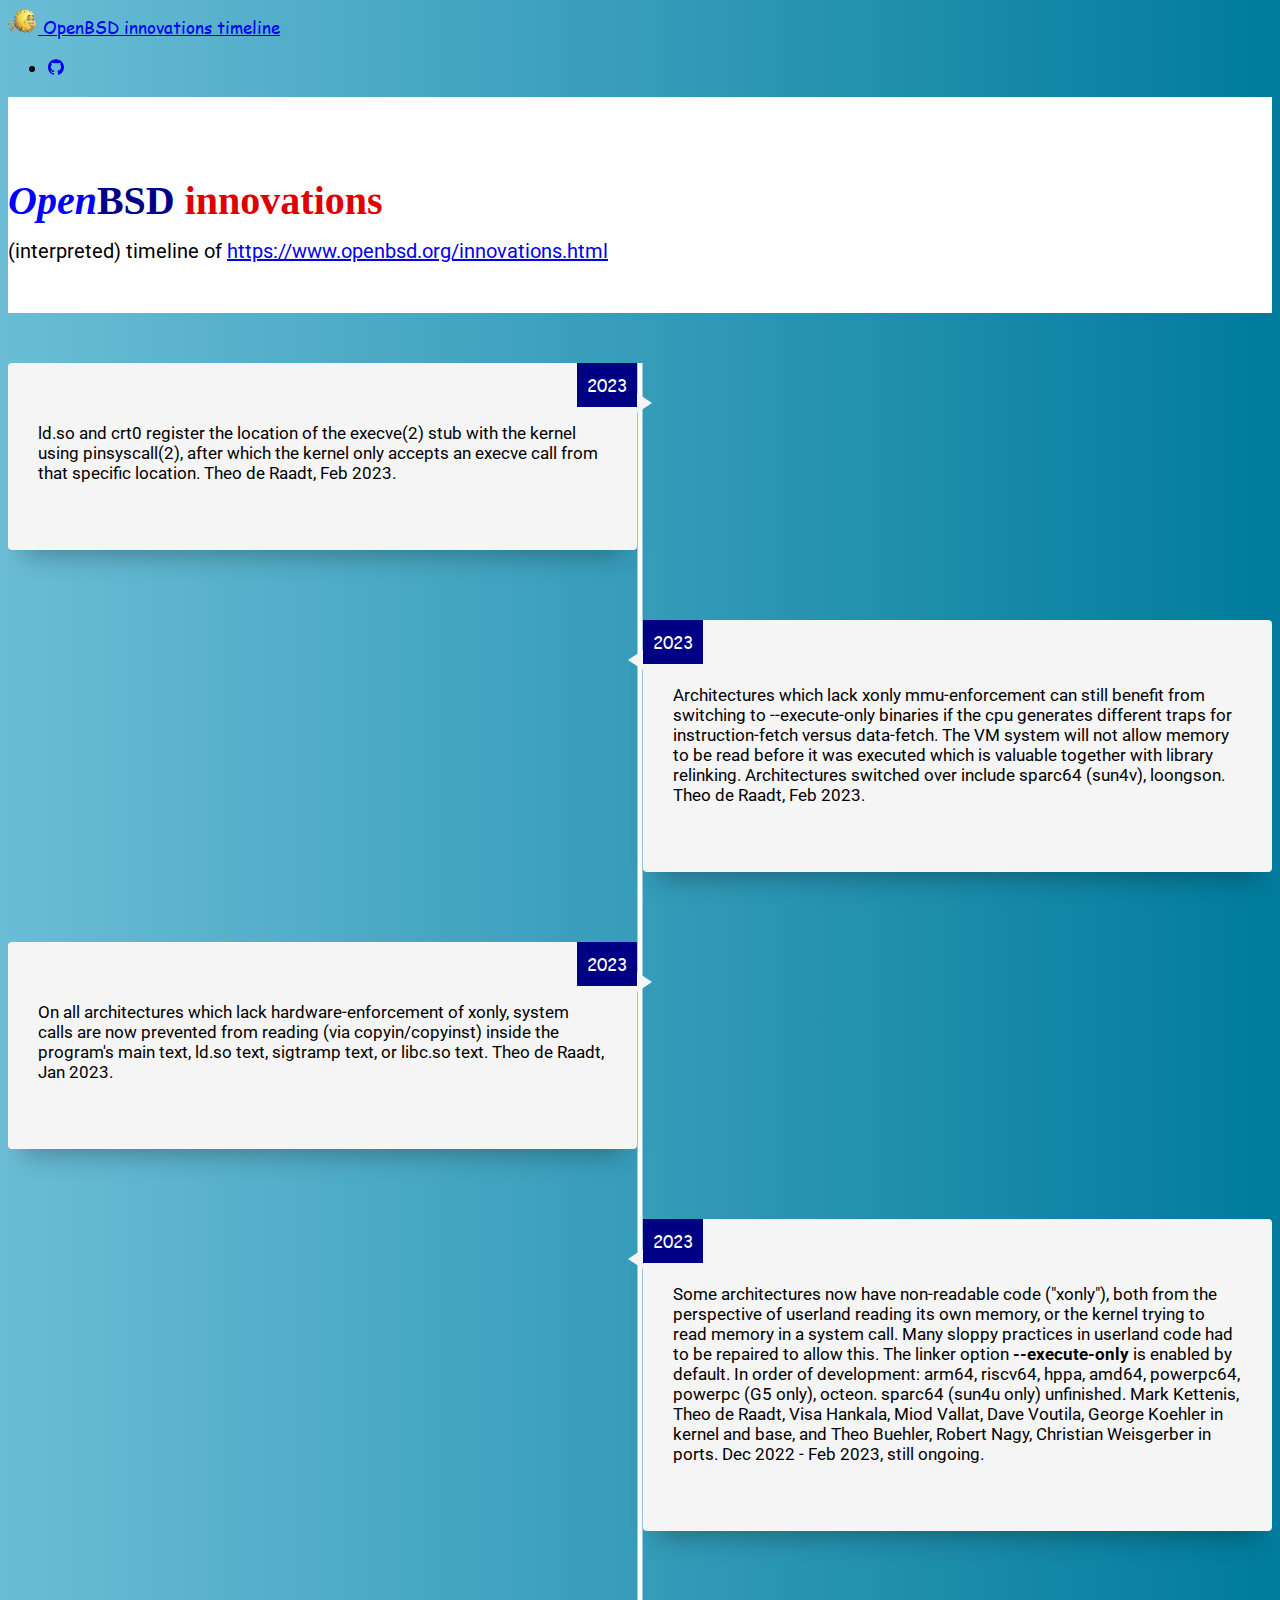
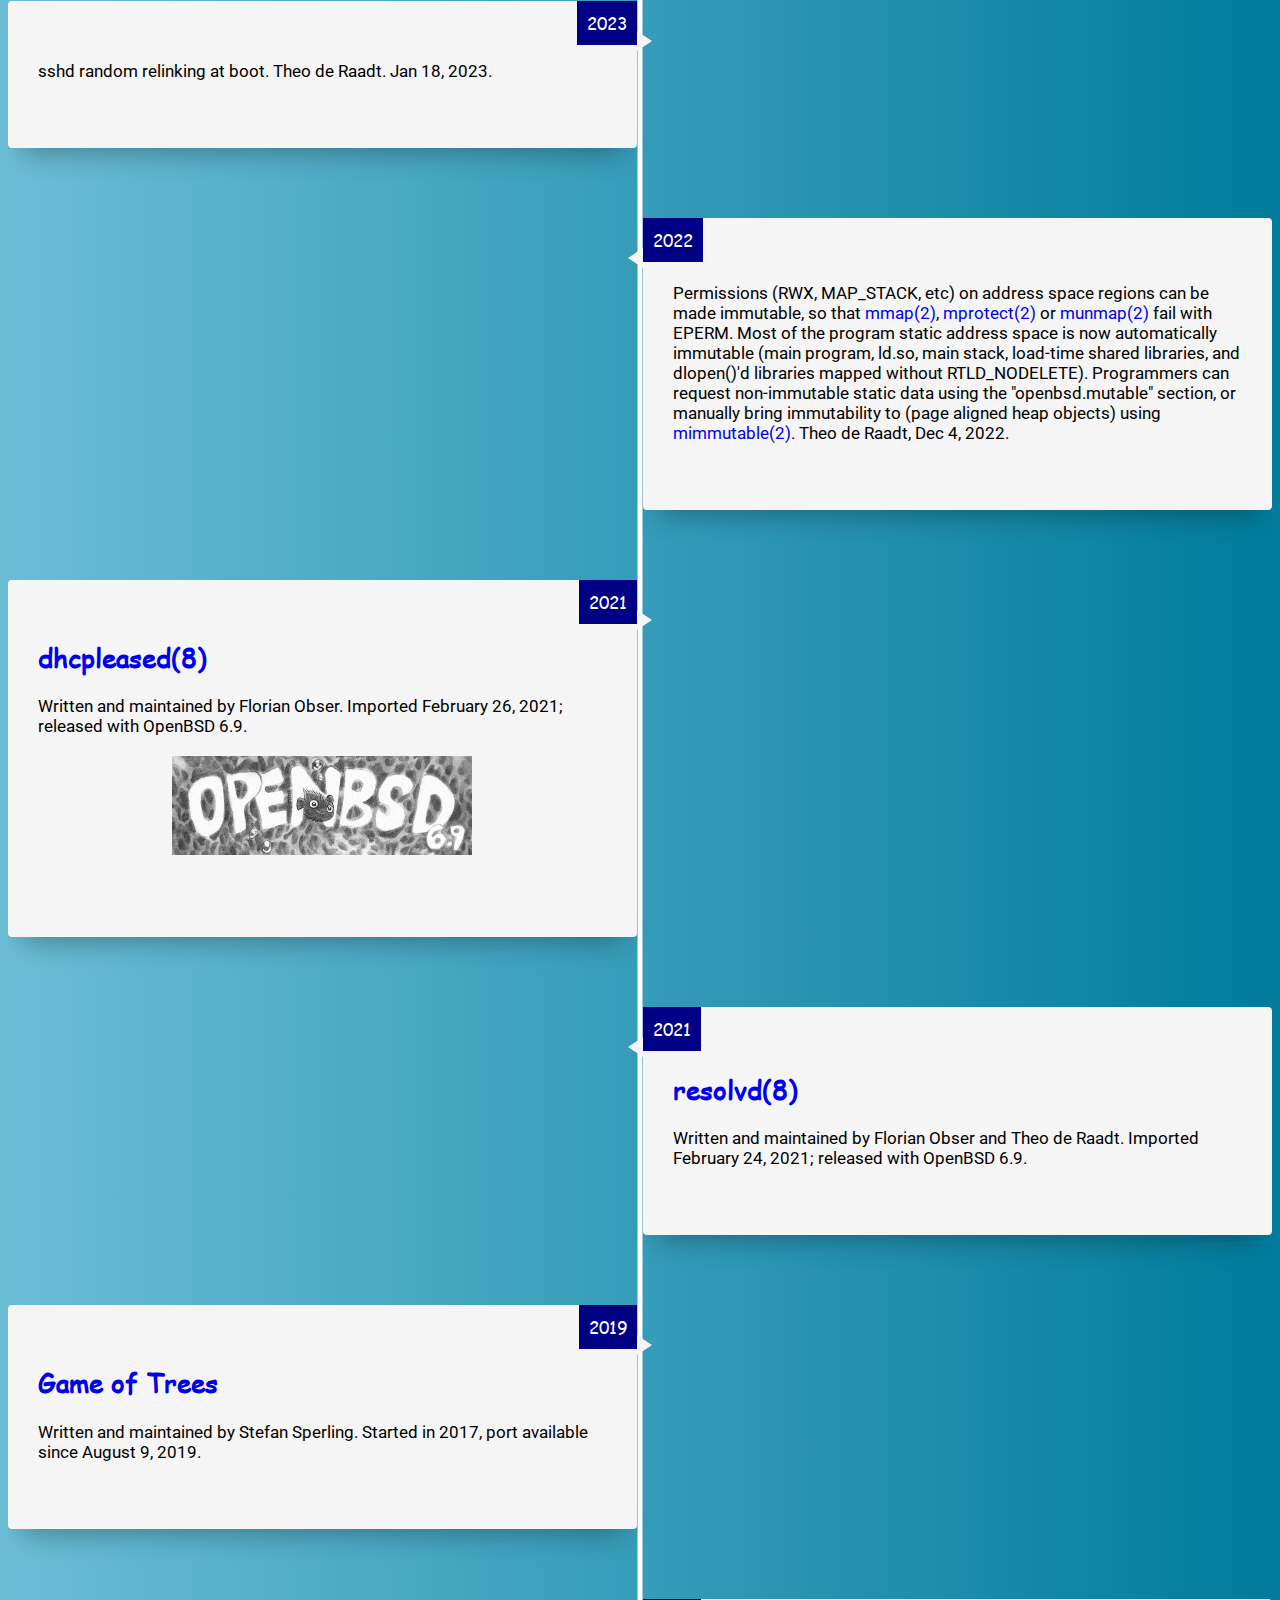
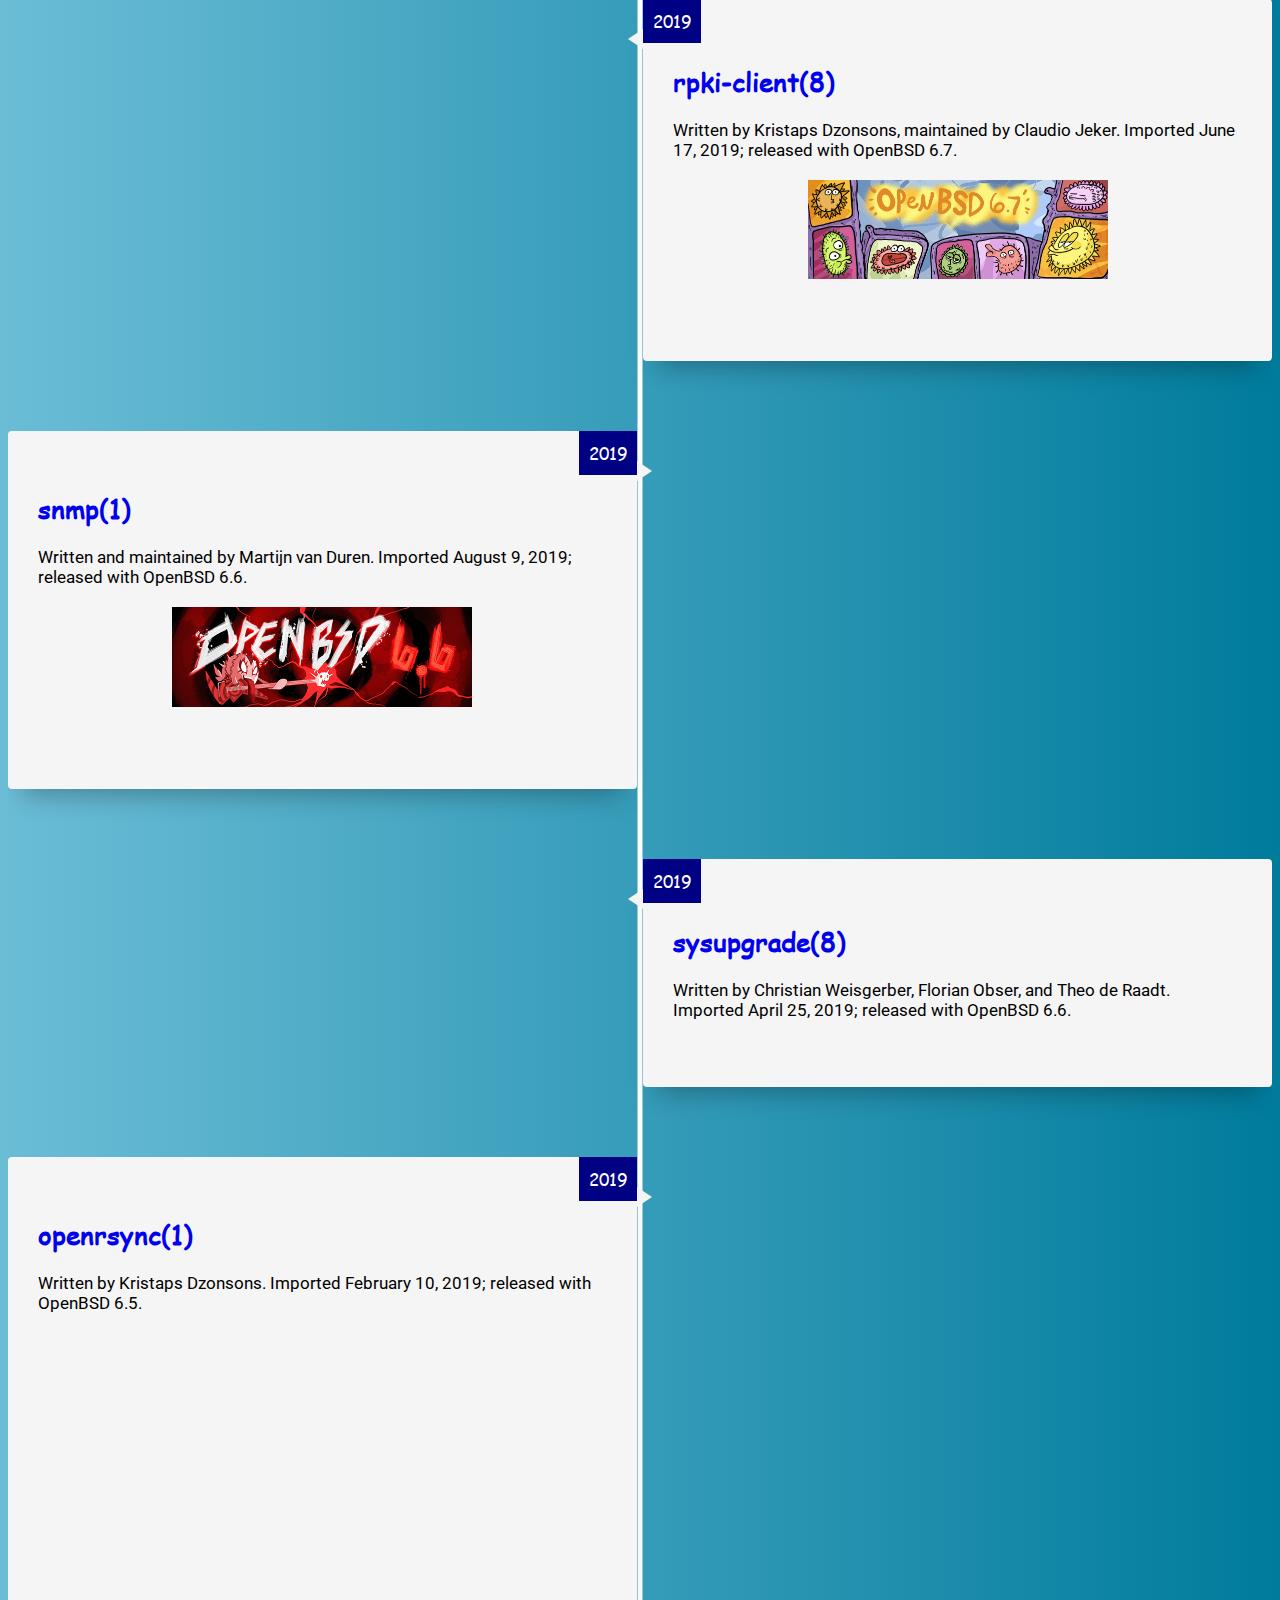
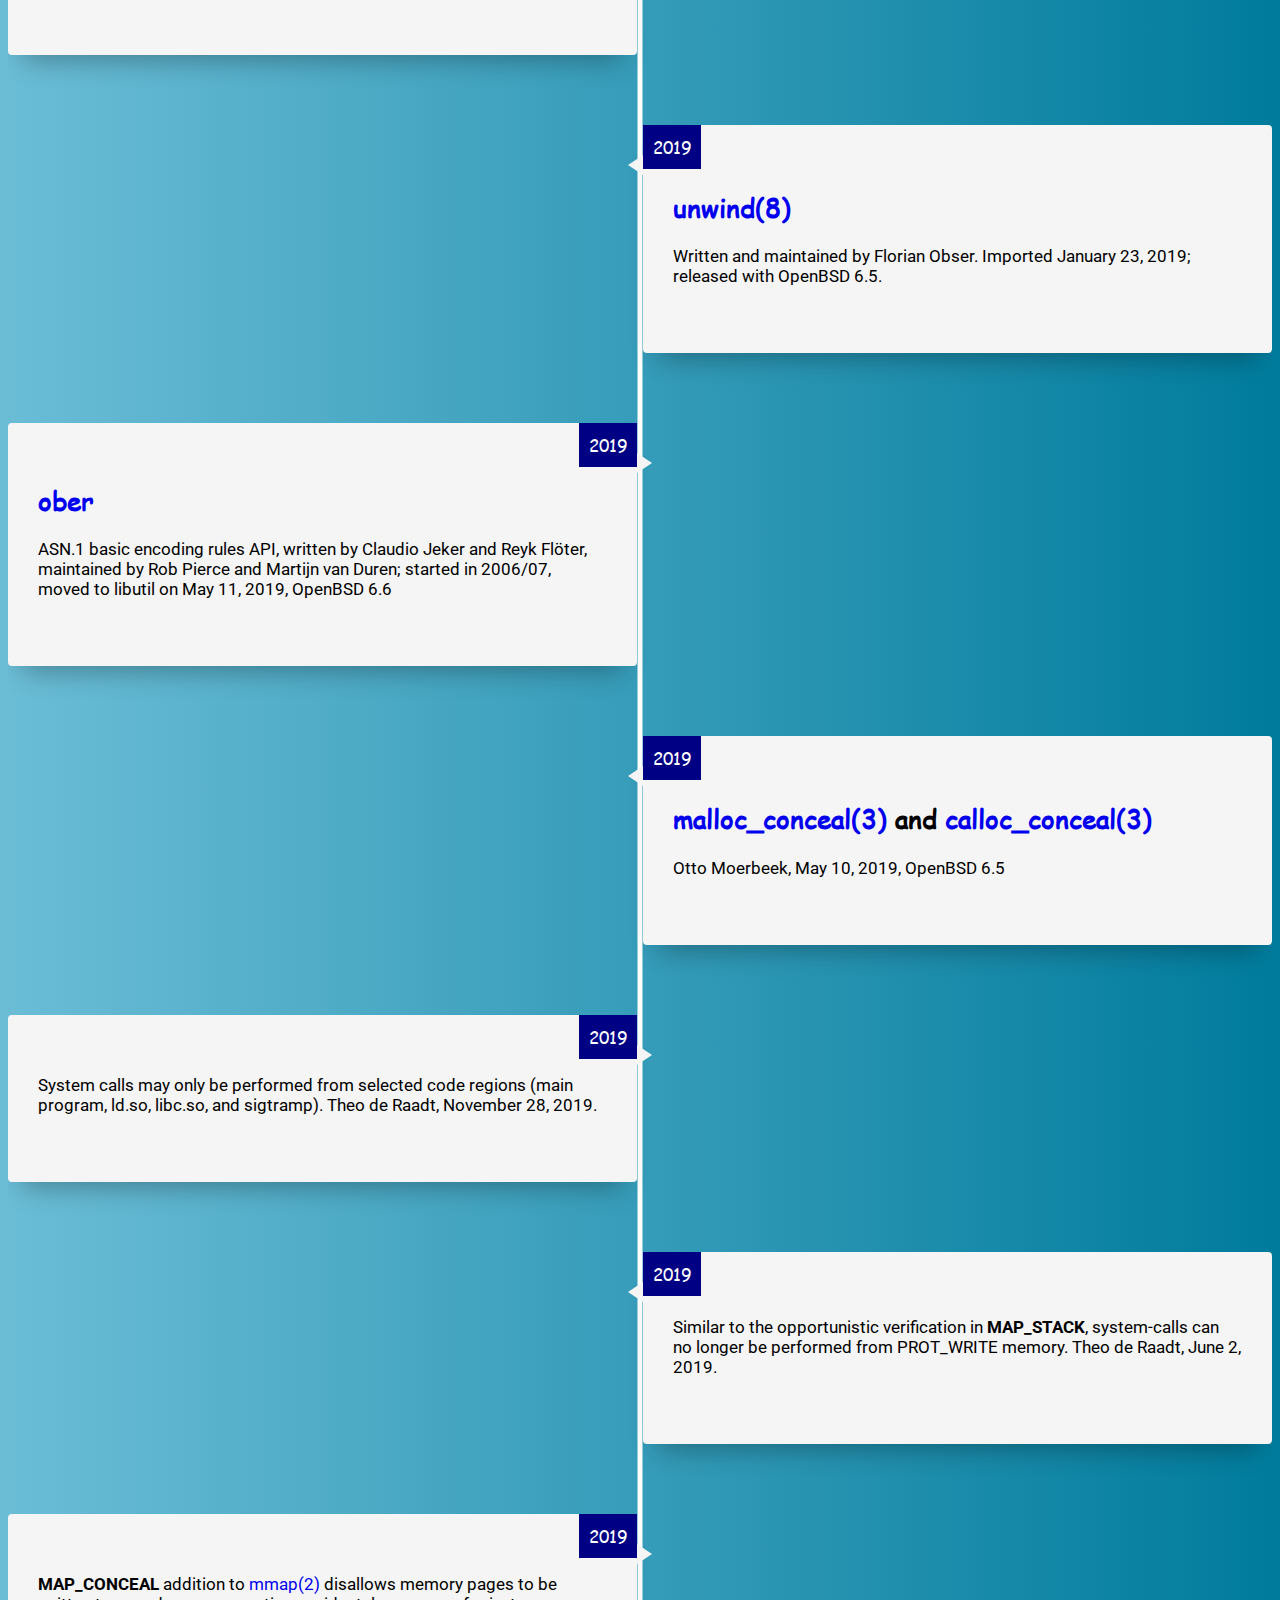
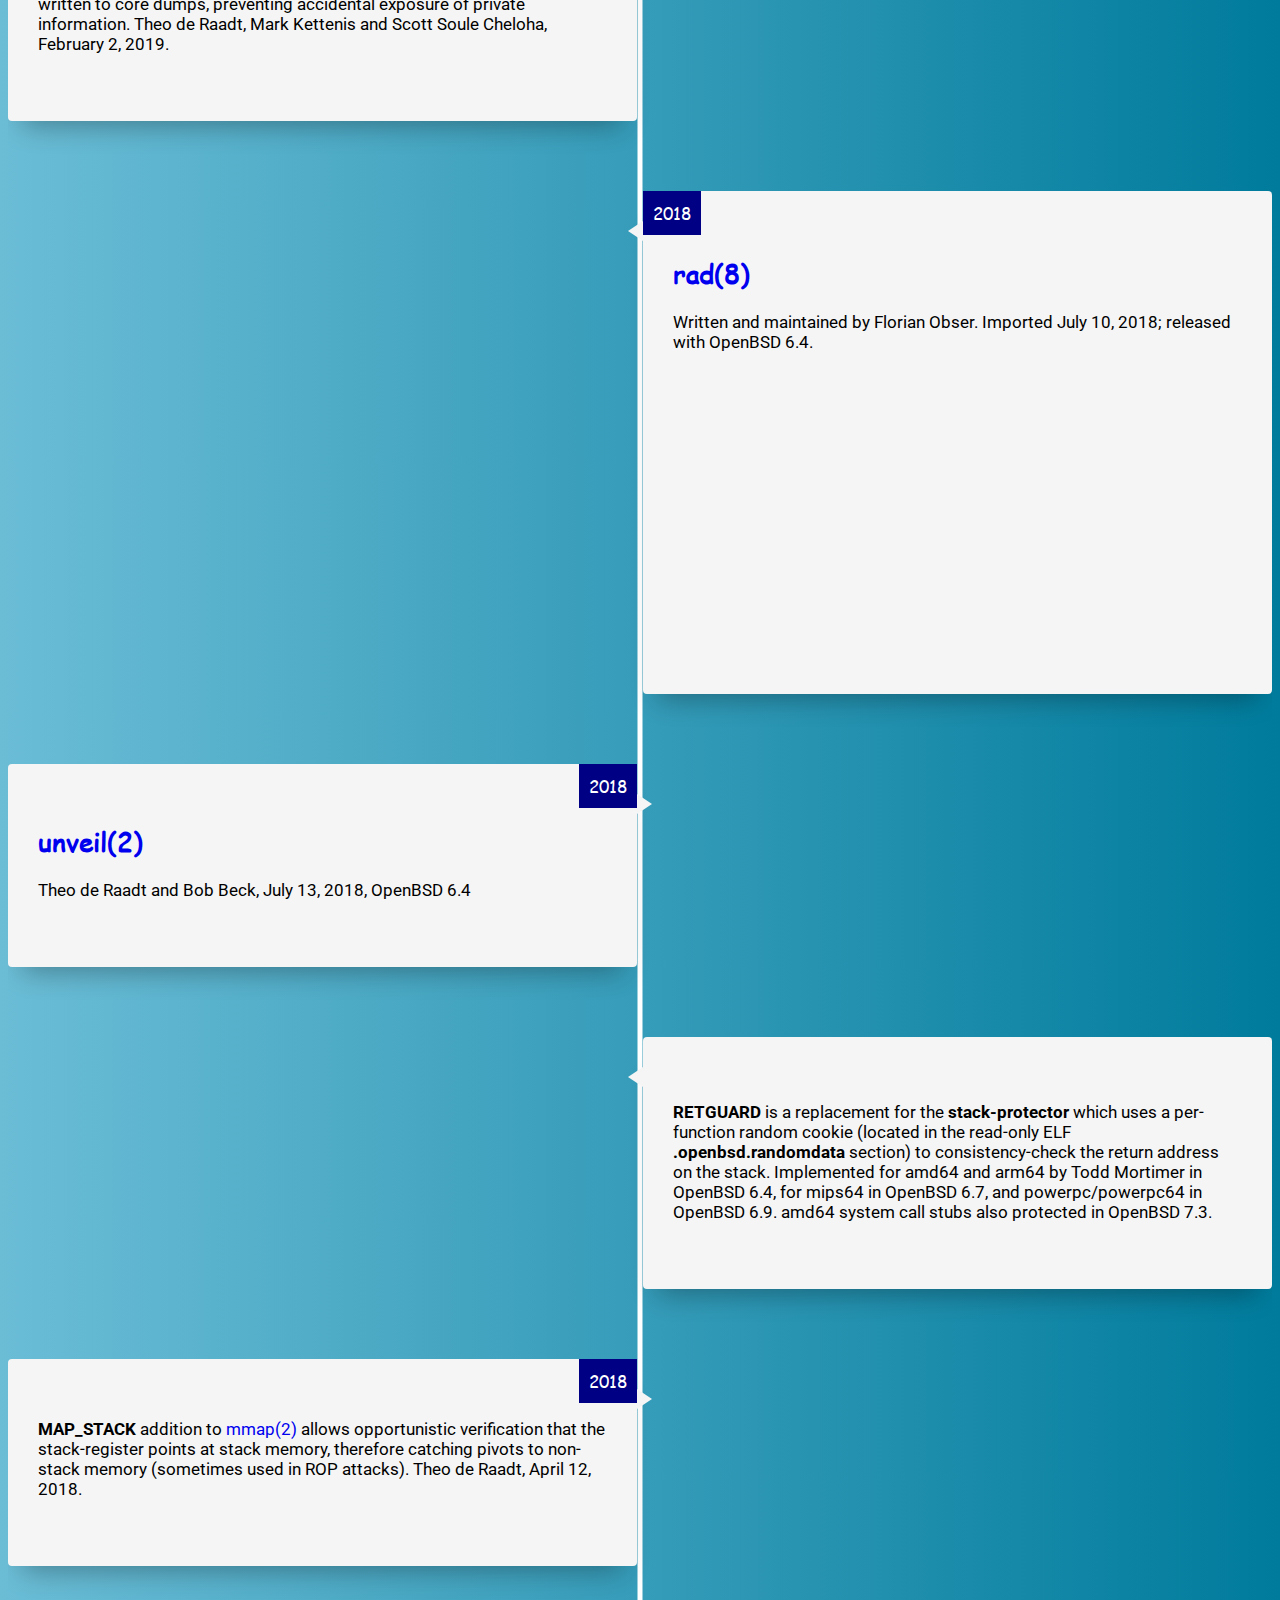
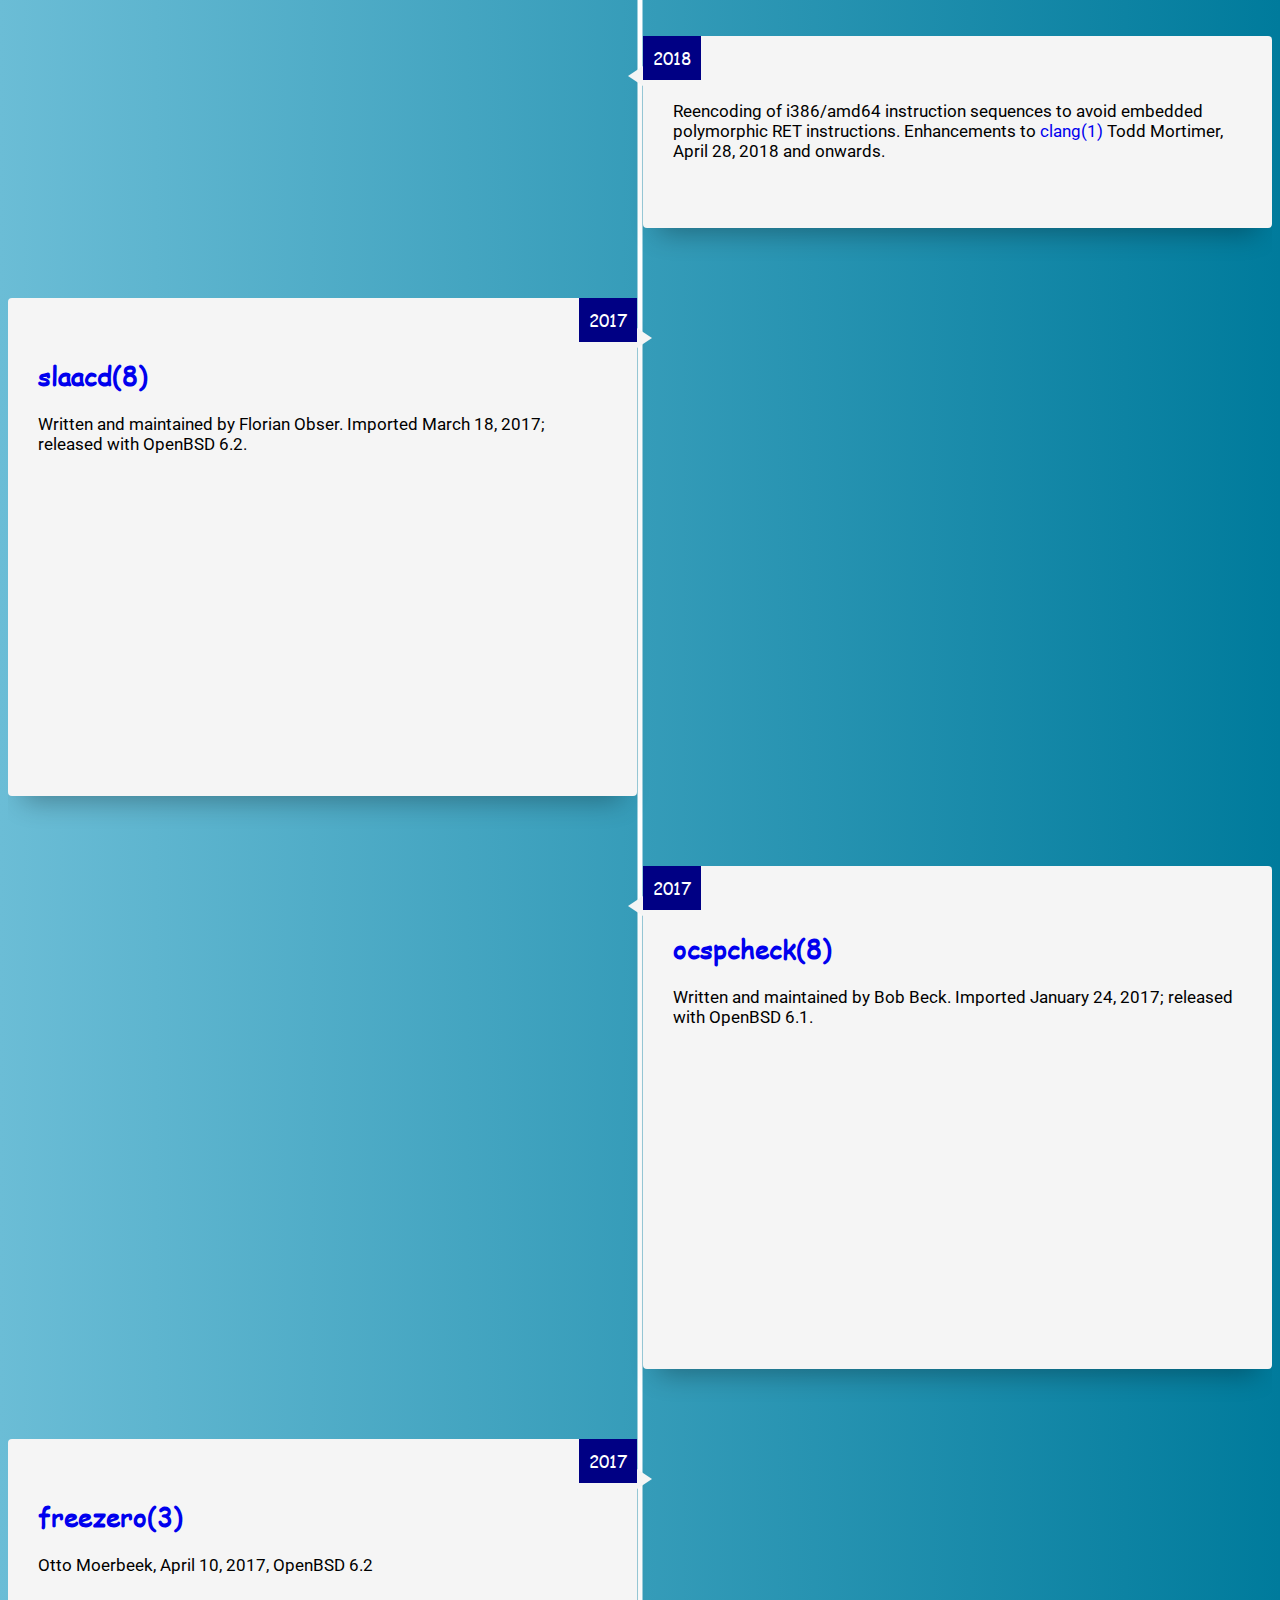
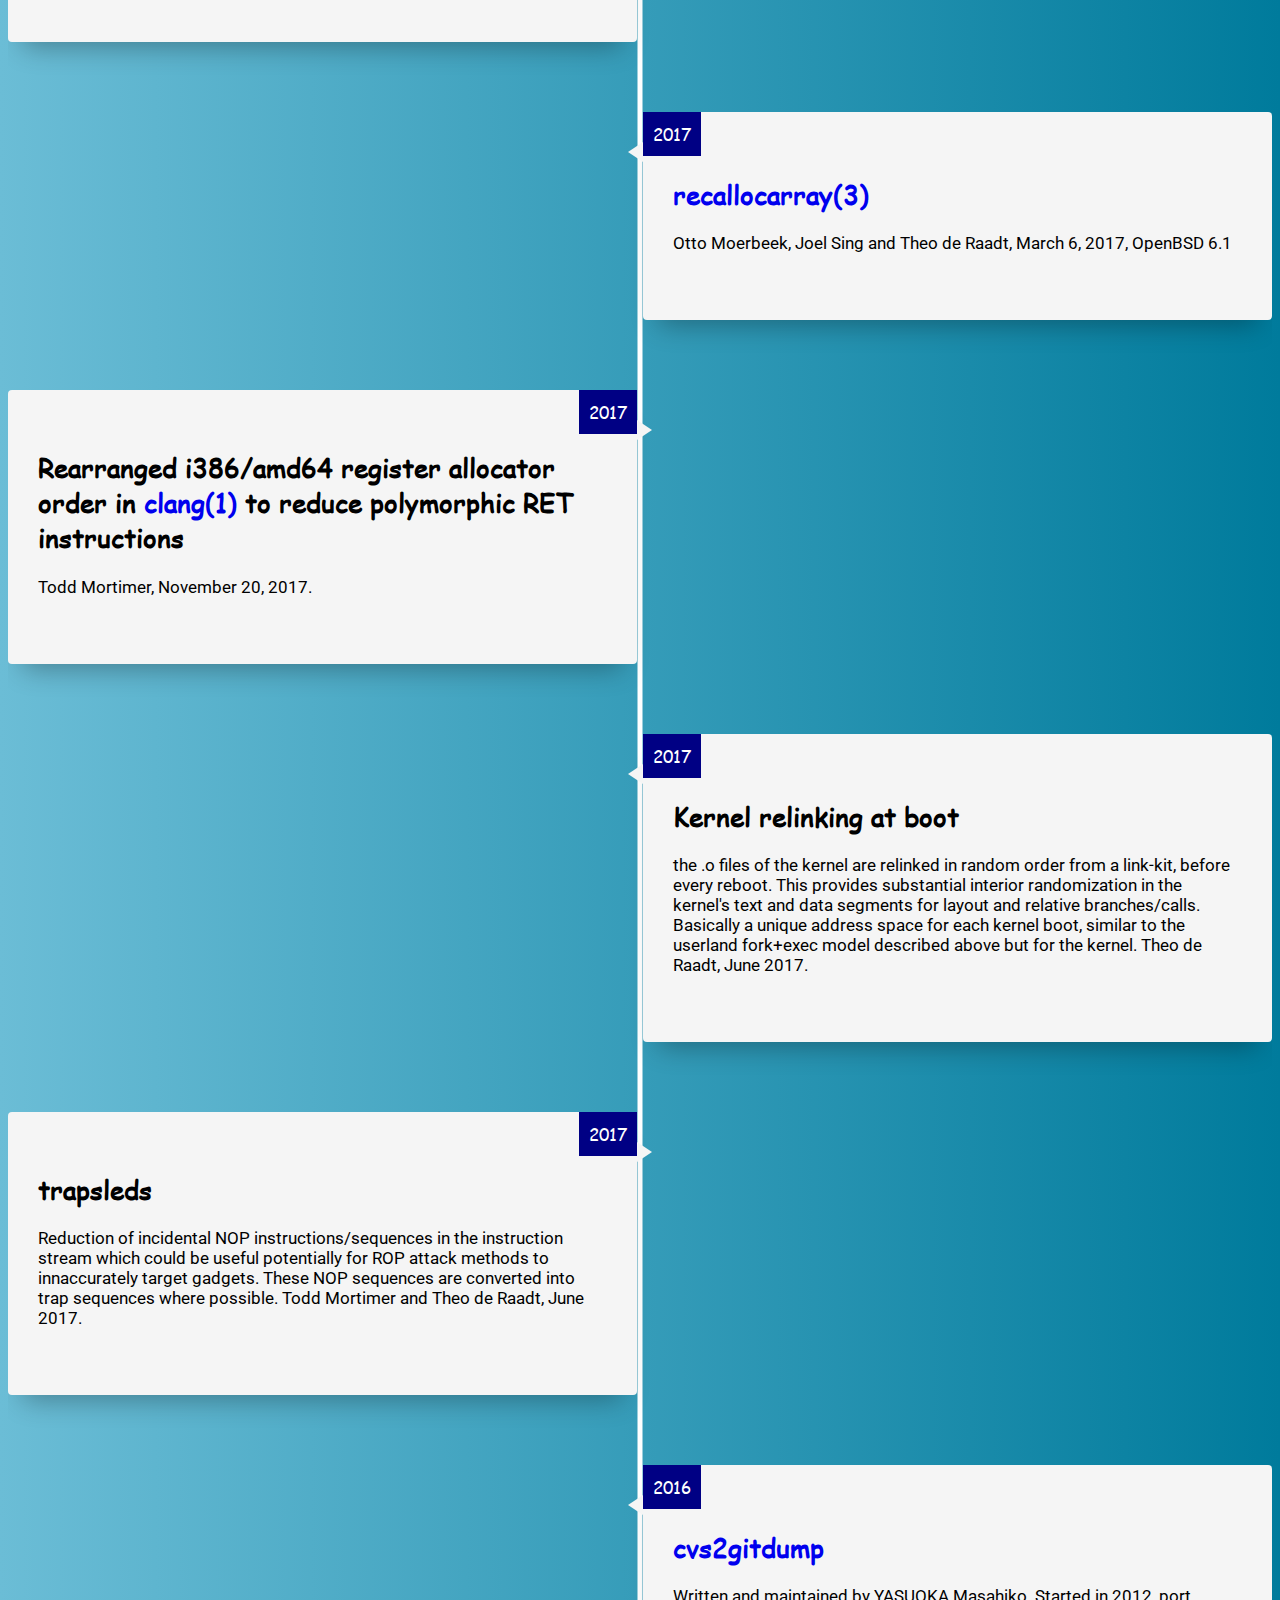
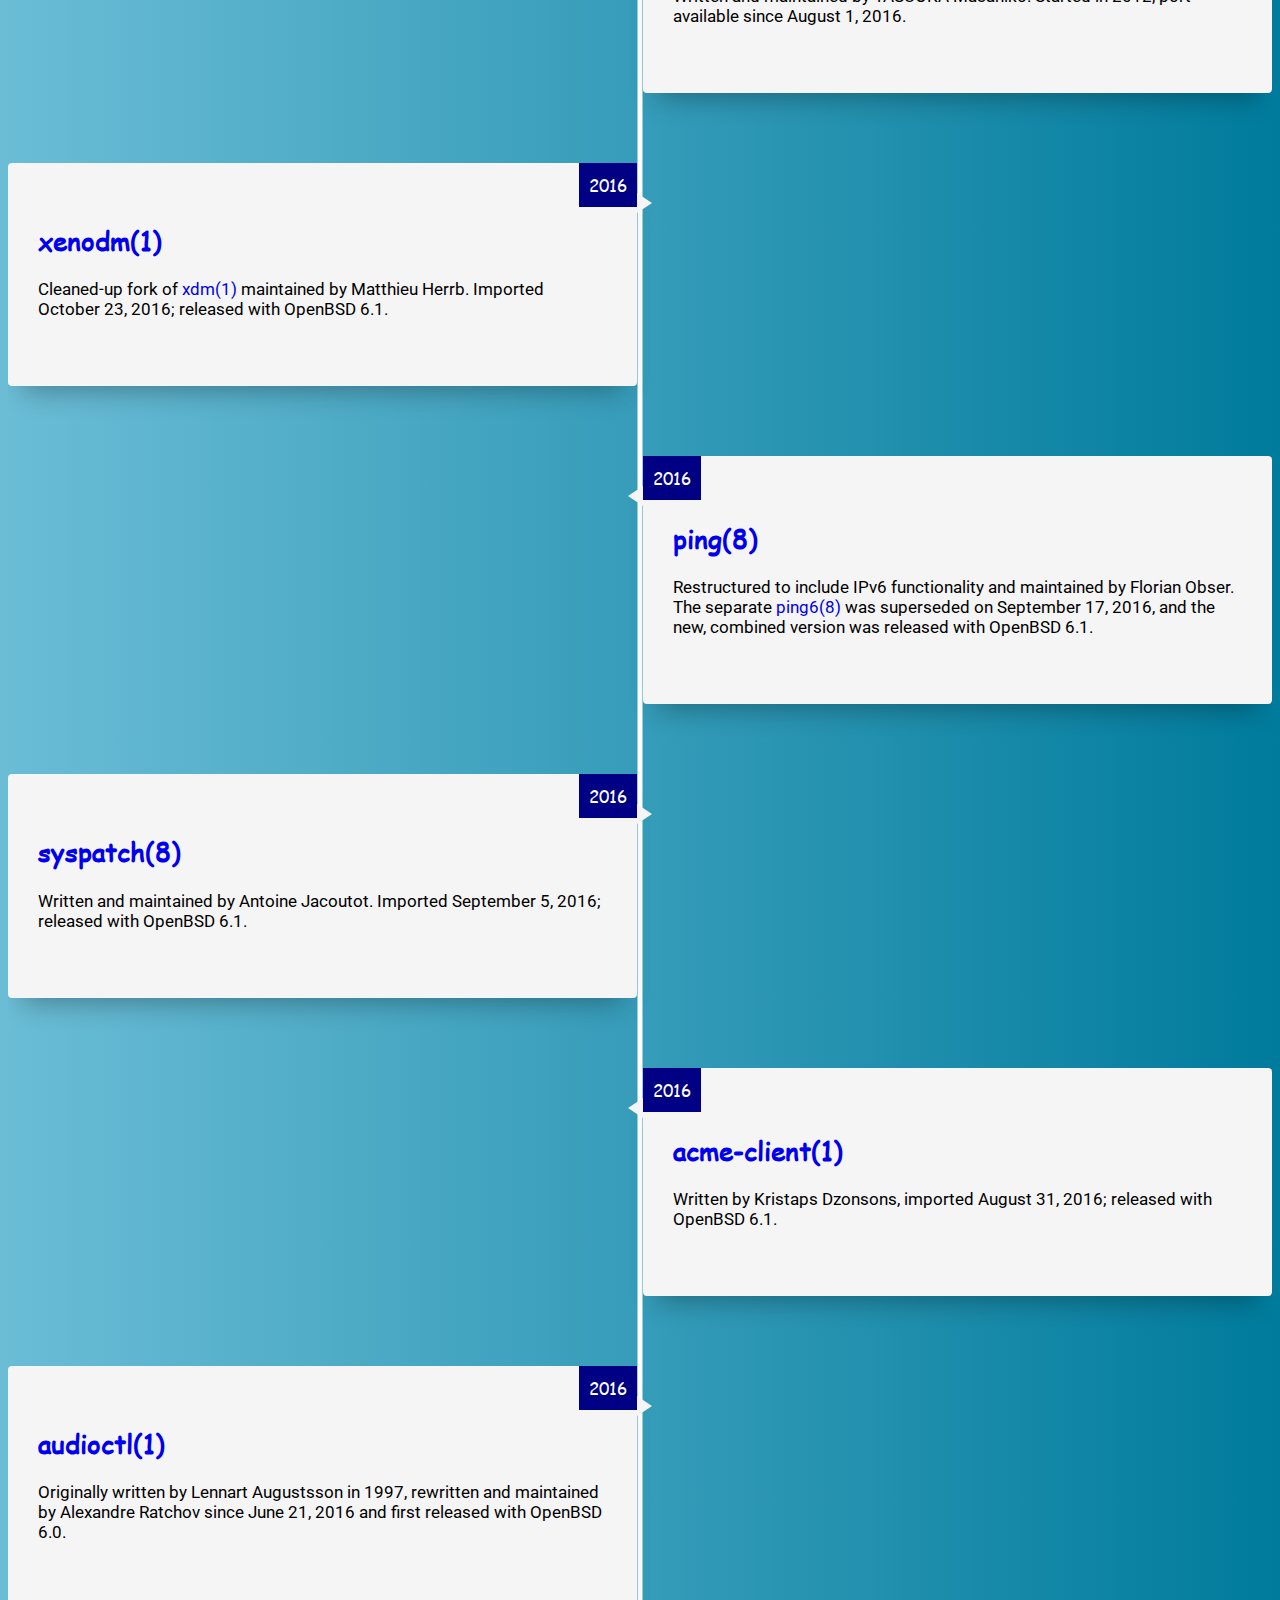
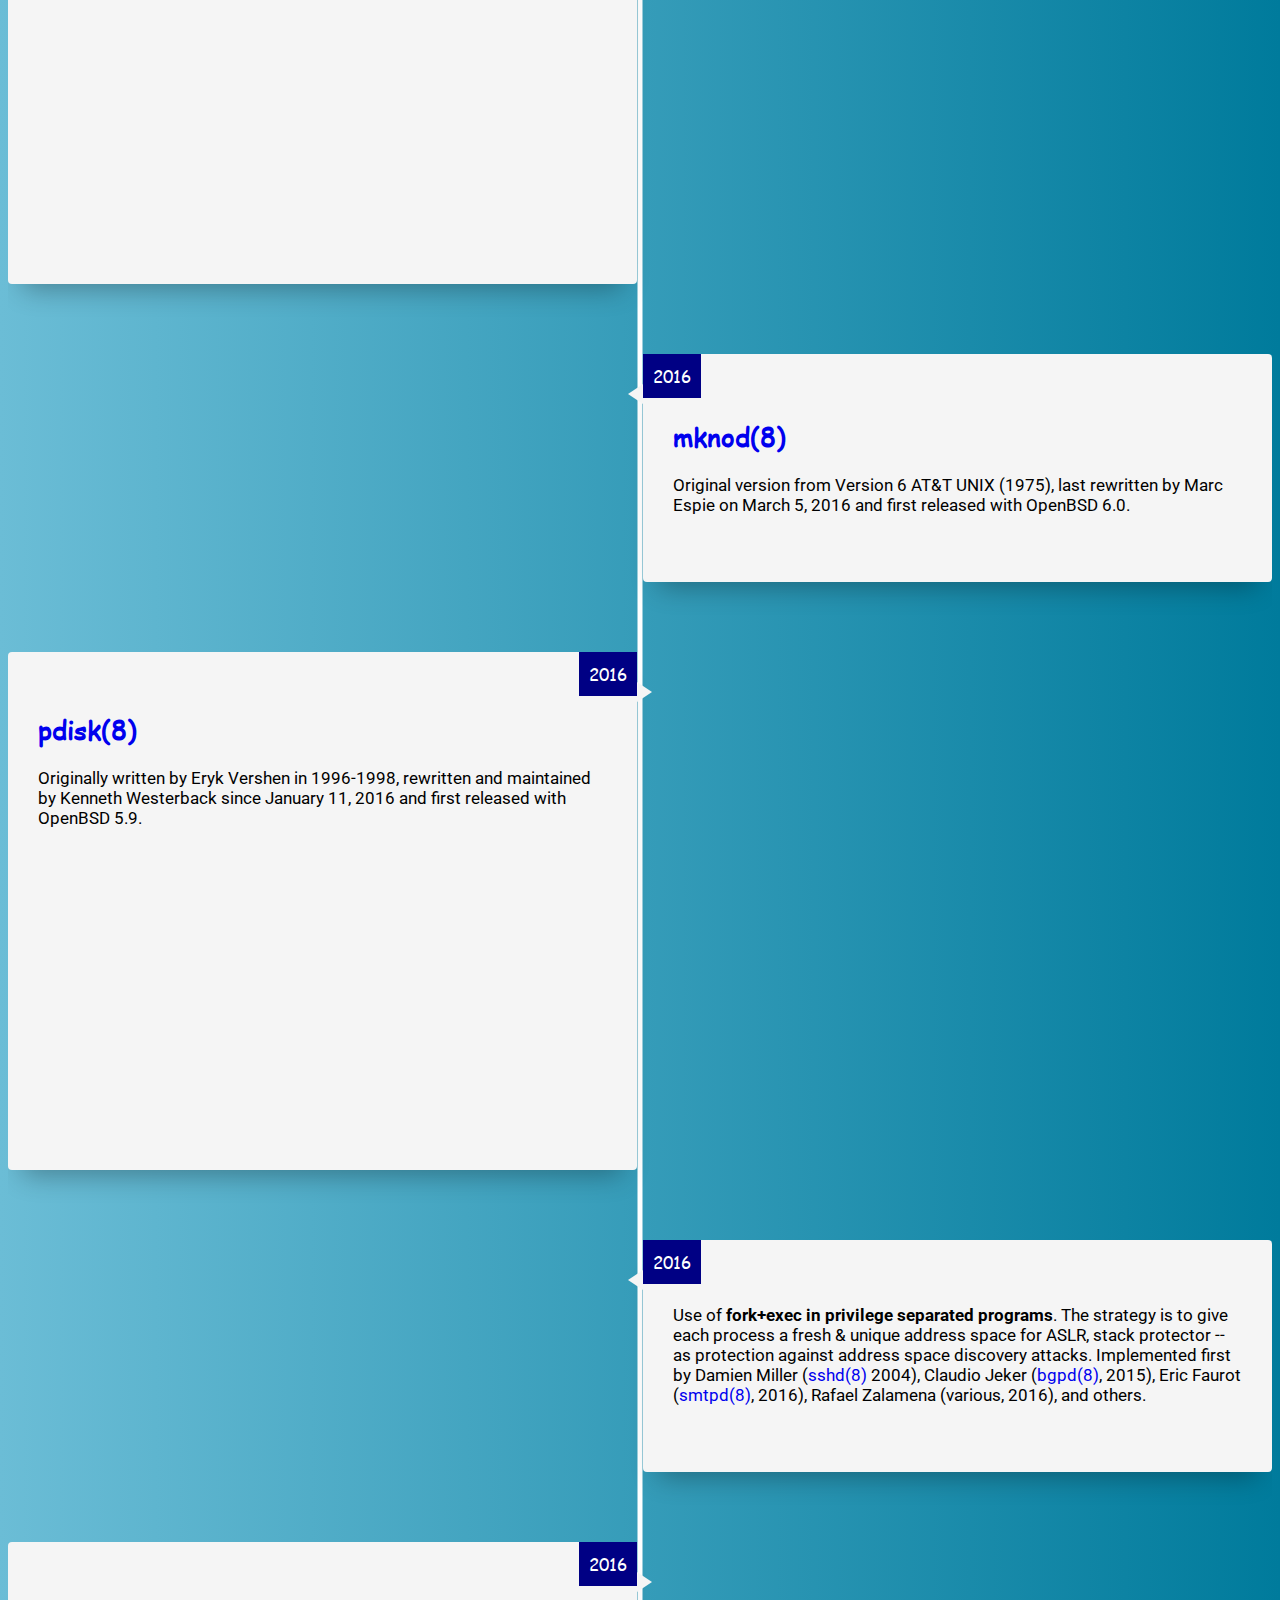
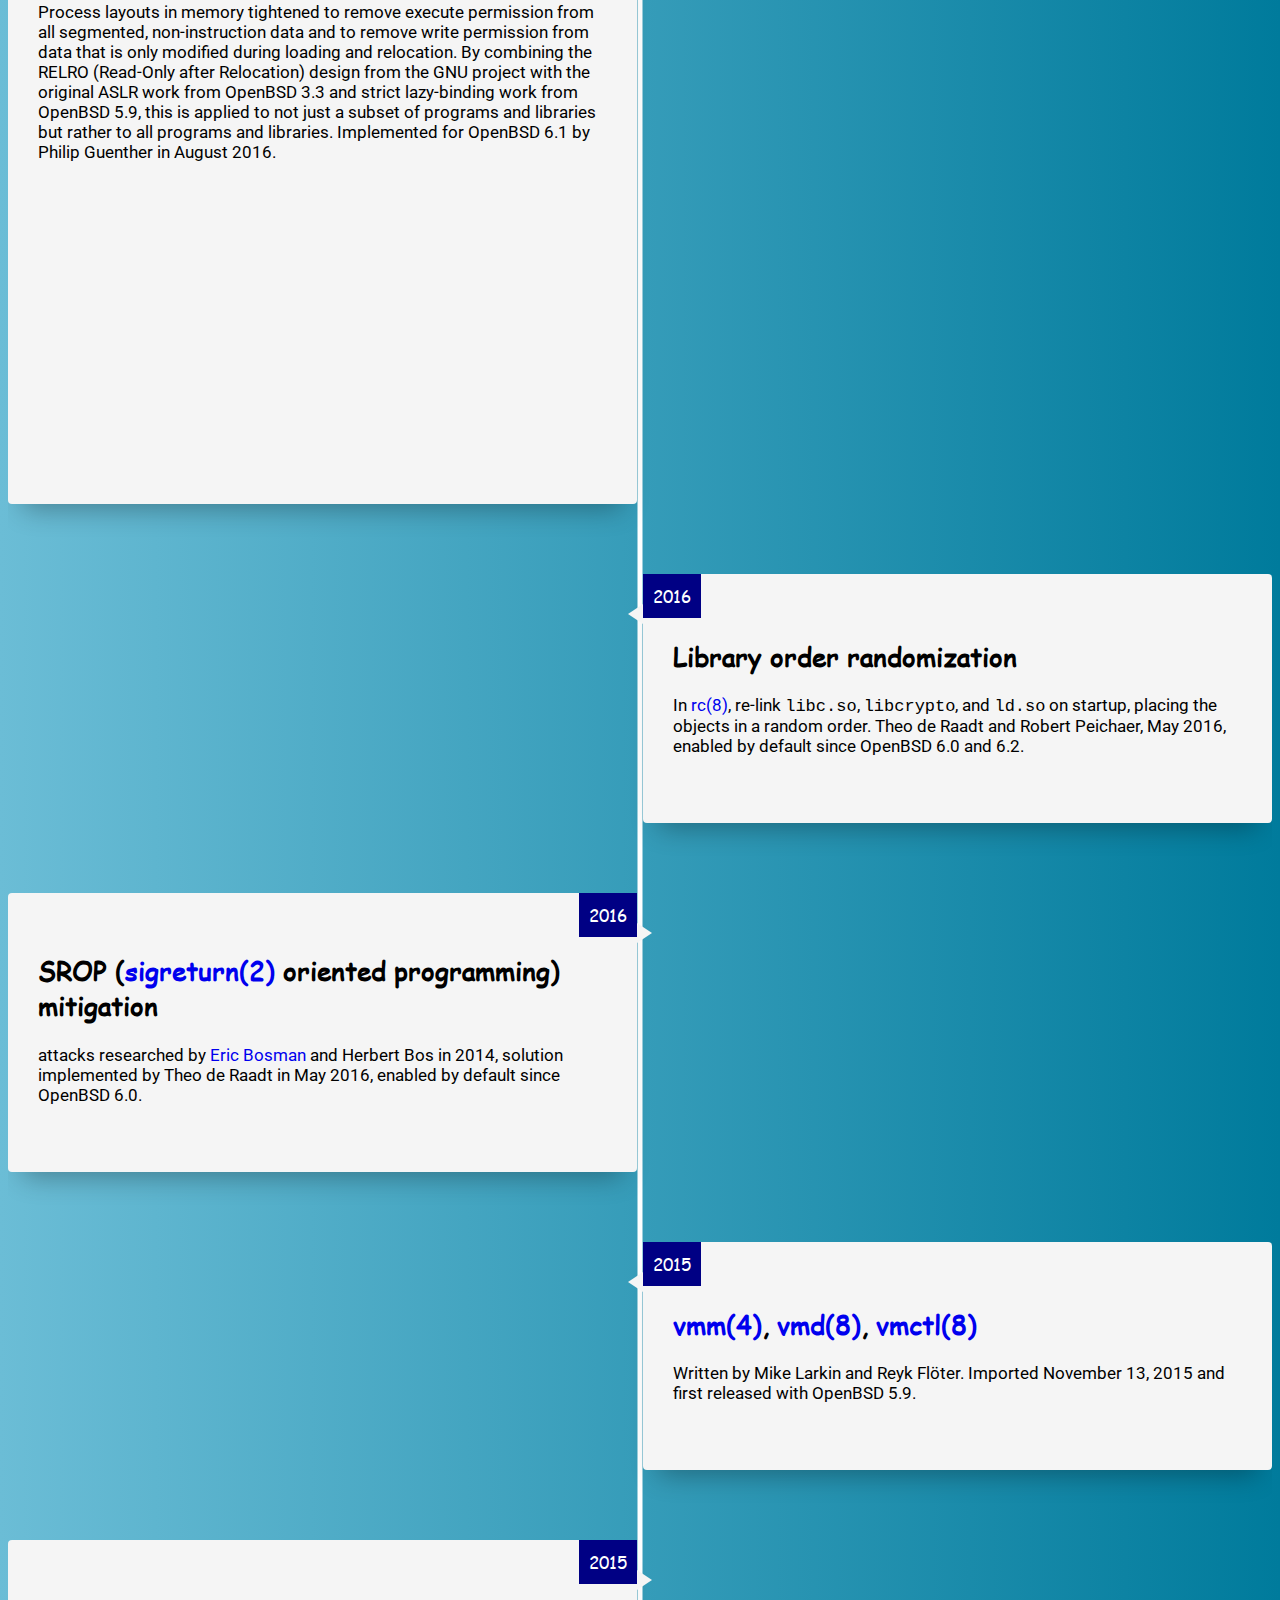
==== docs/index.html @ bc2ad599 "Rebuild timeline" ====
<!DOCTYPE html>
<html lang="en">
  <head>
    <meta http-equiv="Content-Type" content="text/html" ;="" charset="UTF-8" />
    <meta name="viewport" content="width=device-width, initial-scale=1" />
    <title>OpenBSD innovations timeline</title>
    <link rel="shortcut icon" href="favicon.ico" type="image/x-icon">
    <link
      href="https://fonts.googleapis.com/css?family=Roboto:100i,300,400,500,700"
      rel="stylesheet"
    />
    <link
      href="https://cdn.jsdelivr.net/npm/bootstrap@5.3.0-alpha1/dist/css/bootstrap.min.css"
      rel="stylesheet"
      integrity="sha384-GLhlTQ8iRABdZLl6O3oVMWSktQOp6b7In1Zl3/Jr59b6EGGoI1aFkw7cmDA6j6gD"
      crossorigin="anonymous"
    />
    <link rel="stylesheet" href="assets/main.css" />
  </head>
  <body>
    <nav class="navbar bg-body-tertiary">
      <div class="container-fluid">
        <a class="navbar-brand" href="https://openbsd-innovations.ctors.net">
          <img
            src="./assets/puffy1.gif"
            alt="Logo"
            width="30"
            height="26"
            class="d-inline-block align-text-top"
          />
          OpenBSD innovations timeline
        </a>
        <ul class="navbar-nav flex-row flex-wrap ms-md-auto">
          <li class="nav-item col-6 col-lg-auto">
            <a
              class="nav-link py-2 px-0 px-lg-2"
              href="https://github.com/tvlooy/openbsd-innovations"
              target="_blank"
              rel="noopener"
            >
              <svg
                xmlns="http://www.w3.org/2000/svg"
                width="16"
                height="16"
                class="navbar-nav-svg"
                viewBox="0 0 512 499.36"
                role="img"
              >
                <title>GitHub</title>
                <path
                  fill="currentColor"
                  fill-rule="evenodd"
                  d="M256 0C114.64 0 0 114.61 0 256c0 113.09 73.34 209 175.08 242.9 12.8 2.35 17.47-5.56 17.47-12.34 0-6.08-.22-22.18-.35-43.54-71.2 15.49-86.2-34.34-86.2-34.34-11.64-29.57-28.42-37.45-28.42-37.45-23.27-15.84 1.73-15.55 1.73-15.55 25.69 1.81 39.21 26.38 39.21 26.38 22.84 39.12 59.92 27.82 74.5 21.27 2.33-16.54 8.94-27.82 16.25-34.22-56.84-6.43-116.6-28.43-116.6-126.49 0-27.95 10-50.8 26.35-68.69-2.63-6.48-11.42-32.5 2.51-67.75 0 0 21.49-6.88 70.4 26.24a242.65 242.65 0 0 1 128.18 0c48.87-33.13 70.33-26.24 70.33-26.24 14 35.25 5.18 61.27 2.55 67.75 16.41 17.9 26.31 40.75 26.31 68.69 0 98.35-59.85 120-116.88 126.32 9.19 7.9 17.38 23.53 17.38 47.41 0 34.22-.31 61.83-.31 70.23 0 6.85 4.61 14.81 17.6 12.31C438.72 464.97 512 369.08 512 256.02 512 114.62 397.37 0 256 0z"
                ></path>
              </svg>
            </a>
          </li>
        </ul>
      </div>
    </nav>
    <header>
      <div class="container text-center">
        <h1 style="margin-bottom: 0;"><b><i style="font-family: serif; color: #0000FF">Open</i><span style="font-family: serif; color: #000084">BSD</span></b> <span style="font-family: serif; color: #E00000">innovations</span></h1>
        <p>(interpreted) timeline of <a href="https://www.openbsd.org/innovations.html">https://www.openbsd.org/innovations.html</a></p>
      </div>
    </header>
    <section>
      <div class="timeline container" id="timeline">
<div class="timeline-item animate">
  <div class="timeline-content">
    <h2></h2><time class="date" datetime="2023-01-01T00:00:00Z">2023</time>    <p>
      ld.so and crt0 register the location of the execve(2) stub with
	the kernel using pinsyscall(2), after which the kernel only accepts
	an execve call from that specific location. Theo de Raadt, Feb 2023.

    </p>    <p>&nbsp;</p>
  </div>
</div><div class="timeline-item animate">
  <div class="timeline-content">
    <h2></h2><time class="date" datetime="2023-01-01T00:00:00Z">2023</time>    <p>
      Architectures which lack xonly mmu-enforcement can still benefit
	from switching to --execute-only binaries if the cpu generates
	different traps for instruction-fetch versus data-fetch.  The
	VM system will not allow memory to be read before it was
	executed which is valuable together with library relinking.
	Architectures switched over include sparc64 (sun4v), loongson.
	Theo de Raadt, Feb 2023.
    
    </p>    <p>&nbsp;</p>
  </div>
</div><div class="timeline-item animate">
  <div class="timeline-content">
    <h2></h2><time class="date" datetime="2023-01-01T00:00:00Z">2023</time>    <p>
      On all architectures which lack hardware-enforcement of xonly,
	system calls are now prevented from reading (via copyin/copyinst)
	inside the program's main text, ld.so text, sigtramp text, or
	libc.so text.
	Theo de Raadt, Jan 2023.
    
    </p>    <p>&nbsp;</p>
  </div>
</div><div class="timeline-item animate">
  <div class="timeline-content">
    <h2></h2><time class="date" datetime="2023-01-01T00:00:00Z">2023</time>    <p>
      Some architectures now have non-readable code ("xonly"), both from
	the perspective of userland reading its own memory, or the kernel
	trying to read memory in a system call.  Many sloppy practices in
	userland code had to be repaired to allow this.  The linker option
	<b>--execute-only</b> is enabled by default. In order of
	development: arm64, riscv64, hppa, amd64,
	powerpc64, powerpc (G5 only), octeon.
	sparc64 (sun4u only) unfinished.
	Mark Kettenis, Theo de Raadt, Visa Hankala, Miod Vallat,
	Dave Voutila, George Koehler in kernel and base, and
	Theo Buehler, Robert Nagy, Christian Weisgerber in ports.
	Dec 2022 - Feb 2023, still ongoing.
    
    </p>    <p>&nbsp;</p>
  </div>
</div><div class="timeline-item animate">
  <div class="timeline-content">
    <h2></h2><time class="date" datetime="2023-01-01T00:00:00Z">2023</time>    <p>
      sshd random relinking at boot. Theo de Raadt. Jan 18, 2023.
    
    </p>    <p>&nbsp;</p>
  </div>
</div><div class="timeline-item animate">
  <div class="timeline-content">
    <h2></h2><time class="date" datetime="2022-01-01T00:00:00Z">2022</time>    <p>
      Permissions (RWX, MAP_STACK, etc) on address space regions can be
	made immutable, so that <a href="https://man.openbsd.org/mmap.2">mmap(2)</a>,
	<a href="https://man.openbsd.org/mprotect.2">mprotect(2)</a> or
	<a href="https://man.openbsd.org/munmap.2">munmap(2)</a> fail with
	EPERM. Most of the program static address space is now automatically
	immutable (main program, ld.so, main stack, load-time shared libraries,
	and dlopen()'d libraries mapped without RTLD_NODELETE).  Programmers
	can request non-immutable static data using the "openbsd.mutable" section,
	or manually bring immutability to (page aligned heap objects) using
	<a href="https://man.openbsd.org/mimmutable.2">mimmutable(2)</a>.
	Theo de Raadt, Dec 4, 2022.
    
    </p>    <p>&nbsp;</p>
  </div>
</div><div class="timeline-item animate">
  <div class="timeline-content">
    <h2><a href="https://man.openbsd.org/dhcpleased.8">dhcpleased(8)</a></h2><time class="date" datetime="2021-01-01T00:00:00Z">2021</time>    <p>
      
        Written and maintained by Florian Obser.
        Imported February 26, 2021; released with OpenBSD 6.9.

    </p><div class="timeline-image">
  <img
    alt="OpenBSD 6.9"
    data-entity-type="file"
    data-entity-uuid="ec067012-1070-4e32-a49a-092cab7e8fcc"
    src="assets/img/obsd69.gif"
    class="align-center"
    width="300"
    height="240"
    loading="lazy"
  />
</div>    <p>&nbsp;</p>
  </div>
</div><div class="timeline-item animate">
  <div class="timeline-content">
    <h2><a href="https://man.openbsd.org/resolvd.8">resolvd(8)</a></h2><time class="date" datetime="2021-01-01T00:00:00Z">2021</time>    <p>
      
        Written and maintained by Florian Obser and Theo de Raadt.
        Imported February 24, 2021; released with OpenBSD 6.9.
    
    </p>    <p>&nbsp;</p>
  </div>
</div><div class="timeline-item animate">
  <div class="timeline-content">
    <h2><a href="https://gameoftrees.org">Game of Trees</a></h2><time class="date" datetime="2019-01-01T00:00:00Z">2019</time>    <p>
      
	Written and maintained by Stefan Sperling.
	Started in 2017, port available since August 9, 2019.

    </p>    <p>&nbsp;</p>
  </div>
</div><div class="timeline-item animate">
  <div class="timeline-content">
    <h2><a href="https://man.openbsd.org/rpki-client.8">rpki-client(8)</a></h2><time class="date" datetime="2019-01-01T00:00:00Z">2019</time>    <p>
      
        Written by Kristaps Dzonsons, maintained by Claudio Jeker.
        Imported June 17, 2019; released with OpenBSD 6.7.
    
    </p><div class="timeline-image">
  <img
    alt="OpenBSD 6.7"
    data-entity-type="file"
    data-entity-uuid="ec067012-1070-4e32-a49a-092cab7e8fcc"
    src="assets/img/obsd67.gif"
    class="align-center"
    width="300"
    height="240"
    loading="lazy"
  />
</div>    <p>&nbsp;</p>
  </div>
</div><div class="timeline-item animate">
  <div class="timeline-content">
    <h2><a href="https://man.openbsd.org/snmp.1">snmp(1)</a></h2><time class="date" datetime="2019-01-01T00:00:00Z">2019</time>    <p>
      
        Written and maintained by Martijn van Duren.
        Imported August 9, 2019; released with OpenBSD 6.6.
    
    </p><div class="timeline-image">
  <img
    alt="OpenBSD 6.6"
    data-entity-type="file"
    data-entity-uuid="ec067012-1070-4e32-a49a-092cab7e8fcc"
    src="assets/img/obsd66.gif"
    class="align-center"
    width="300"
    height="240"
    loading="lazy"
  />
</div>    <p>&nbsp;</p>
  </div>
</div><div class="timeline-item animate">
  <div class="timeline-content">
    <h2><a href="https://man.openbsd.org/sysupgrade.8">sysupgrade(8)</a></h2><time class="date" datetime="2019-01-01T00:00:00Z">2019</time>    <p>
      
        Written by Christian Weisgerber, Florian Obser, and Theo de Raadt.
        Imported April 25, 2019; released with OpenBSD 6.6.
    
    </p>    <p>&nbsp;</p>
  </div>
</div><div class="timeline-item animate">
  <div class="timeline-content">
    <h2><a href="https://man.openbsd.org/openrsync.1">openrsync(1)</a></h2><time class="date" datetime="2019-01-01T00:00:00Z">2019</time>    <p>
      
	Written by Kristaps Dzonsons.
	Imported February 10, 2019; released with OpenBSD 6.5.
    
    </p><div class="timeline-image">
  <img
    alt="OpenBSD 6.5"
    data-entity-type="file"
    data-entity-uuid="ec067012-1070-4e32-a49a-092cab7e8fcc"
    src="assets/img/obsd65.gif"
    class="align-center"
    width="300"
    height="240"
    loading="lazy"
  />
</div>    <p>&nbsp;</p>
  </div>
</div><div class="timeline-item animate">
  <div class="timeline-content">
    <h2><a href="https://man.openbsd.org/unwind.8">unwind(8)</a></h2><time class="date" datetime="2019-01-01T00:00:00Z">2019</time>    <p>
      
	Written and maintained by Florian Obser.
	Imported January 23, 2019; released with OpenBSD 6.5.
    
    </p>    <p>&nbsp;</p>
  </div>
</div><div class="timeline-item animate">
  <div class="timeline-content">
    <h2><a href="https://man.openbsd.org/ober_read_elements.3">ober</a></h2><time class="date" datetime="2019-01-01T00:00:00Z">2019</time>    <p>
      
        ASN.1 basic encoding rules API, written by Claudio Jeker and
        Reyk Flöter, maintained by Rob Pierce and Martijn van Duren;
        started in 2006/07, moved to libutil on May 11, 2019, OpenBSD 6.6

    </p>    <p>&nbsp;</p>
  </div>
</div><div class="timeline-item animate">
  <div class="timeline-content">
    <h2><a href="https://man.openbsd.org/malloc_conceal.3">malloc_conceal(3)</a>
	and
	<a href="https://man.openbsd.org/calloc_conceal.3">calloc_conceal(3)</a></h2><time class="date" datetime="2019-01-01T00:00:00Z">2019</time>    <p>
      
	Otto Moerbeek, May 10, 2019, OpenBSD 6.5
    
    </p>    <p>&nbsp;</p>
  </div>
</div><div class="timeline-item animate">
  <div class="timeline-content">
    <h2></h2><time class="date" datetime="2019-01-01T00:00:00Z">2019</time>    <p>
      System calls may only be performed from selected code regions
        (main program, ld.so, libc.so, and sigtramp).
	Theo de Raadt, November 28, 2019.
    
    </p>    <p>&nbsp;</p>
  </div>
</div><div class="timeline-item animate">
  <div class="timeline-content">
    <h2></h2><time class="date" datetime="2019-01-01T00:00:00Z">2019</time>    <p>
      Similar to the opportunistic verification in <b>MAP_STACK</b>,
	system-calls can no longer be performed from PROT_WRITE memory.
	Theo de Raadt, June 2, 2019.
    
    </p>    <p>&nbsp;</p>
  </div>
</div><div class="timeline-item animate">
  <div class="timeline-content">
    <h2></h2><time class="date" datetime="2019-01-01T00:00:00Z">2019</time>    <p>
      <b>MAP_CONCEAL</b> addition to
	<a href="https://man.openbsd.org/mmap.2">mmap(2)</a>
	disallows memory pages to be written to core dumps, preventing
	accidental exposure of private information.
	Theo de Raadt, Mark Kettenis and Scott Soule Cheloha,
	February 2, 2019.
    
    </p>    <p>&nbsp;</p>
  </div>
</div><div class="timeline-item animate">
  <div class="timeline-content">
    <h2><a href="https://man.openbsd.org/rad.8">rad(8)</a></h2><time class="date" datetime="2018-01-01T00:00:00Z">2018</time>    <p>
      
	Written and maintained by Florian Obser.
	Imported July 10, 2018; released with OpenBSD 6.4.
    
    </p><div class="timeline-image">
  <img
    alt="OpenBSD 6.4"
    data-entity-type="file"
    data-entity-uuid="ec067012-1070-4e32-a49a-092cab7e8fcc"
    src="assets/img/obsd64.gif"
    class="align-center"
    width="300"
    height="240"
    loading="lazy"
  />
</div>    <p>&nbsp;</p>
  </div>
</div><div class="timeline-item animate">
  <div class="timeline-content">
    <h2><a href="https://man.openbsd.org/unveil.2">unveil(2)</a></h2><time class="date" datetime="2018-01-01T00:00:00Z">2018</time>    <p>
      
	Theo de Raadt and Bob Beck, July 13, 2018, OpenBSD 6.4
    
    </p>    <p>&nbsp;</p>
  </div>
</div><div class="timeline-item animate">
  <div class="timeline-content">
    <h2></h2>    <p>
      <b>RETGUARD</b> is a replacement for the <b>stack-protector</b>
	which uses a per-function random cookie (located in the read-only ELF
	<b>.openbsd.randomdata</b> section) to consistency-check the
	return address on the stack.  Implemented for amd64 and arm64
	by Todd Mortimer in OpenBSD 6.4, for mips64 in OpenBSD 6.7, and
	powerpc/powerpc64 in OpenBSD 6.9.  amd64 system call stubs also
	protected in OpenBSD 7.3.
    
    </p>    <p>&nbsp;</p>
  </div>
</div><div class="timeline-item animate">
  <div class="timeline-content">
    <h2></h2><time class="date" datetime="2018-01-01T00:00:00Z">2018</time>    <p>
      <b>MAP_STACK</b> addition to
	<a href="https://man.openbsd.org/mmap.2">mmap(2)</a>
	allows opportunistic verification that the stack-register
	points at stack memory, therefore catching pivots to non-stack
	memory (sometimes used in ROP attacks).
	Theo de Raadt, April 12, 2018.
    
    </p>    <p>&nbsp;</p>
  </div>
</div><div class="timeline-item animate">
  <div class="timeline-content">
    <h2></h2><time class="date" datetime="2018-01-01T00:00:00Z">2018</time>    <p>
      Reencoding of i386/amd64 instruction sequences to avoid
	embedded polymorphic RET instructions.  Enhancements to
	<a href="https://man.openbsd.org/clang.1">clang(1)</a>
	Todd Mortimer, April 28, 2018 and onwards.
    
    </p>    <p>&nbsp;</p>
  </div>
</div><div class="timeline-item animate">
  <div class="timeline-content">
    <h2><a href="https://man.openbsd.org/slaacd.8">slaacd(8)</a></h2><time class="date" datetime="2017-01-01T00:00:00Z">2017</time>    <p>
      
	Written and maintained by Florian Obser.
	Imported March 18, 2017; released with OpenBSD 6.2.
    
    </p><div class="timeline-image">
  <img
    alt="OpenBSD 6.2"
    data-entity-type="file"
    data-entity-uuid="ec067012-1070-4e32-a49a-092cab7e8fcc"
    src="assets/img/obsd62.gif"
    class="align-center"
    width="300"
    height="240"
    loading="lazy"
  />
</div>    <p>&nbsp;</p>
  </div>
</div><div class="timeline-item animate">
  <div class="timeline-content">
    <h2><a href="https://man.openbsd.org/ocspcheck.8">ocspcheck(8)</a></h2><time class="date" datetime="2017-01-01T00:00:00Z">2017</time>    <p>
      
	Written and maintained by Bob Beck.
	Imported January 24, 2017; released with OpenBSD 6.1.
    
    </p><div class="timeline-image">
  <img
    alt="OpenBSD 6.1"
    data-entity-type="file"
    data-entity-uuid="ec067012-1070-4e32-a49a-092cab7e8fcc"
    src="assets/img/obsd61.gif"
    class="align-center"
    width="300"
    height="240"
    loading="lazy"
  />
</div>    <p>&nbsp;</p>
  </div>
</div><div class="timeline-item animate">
  <div class="timeline-content">
    <h2><a href="https://man.openbsd.org/freezero.3">freezero(3)</a></h2><time class="date" datetime="2017-01-01T00:00:00Z">2017</time>    <p>
      
	Otto Moerbeek, April 10, 2017, OpenBSD 6.2
    
    </p>    <p>&nbsp;</p>
  </div>
</div><div class="timeline-item animate">
  <div class="timeline-content">
    <h2><a href="https://man.openbsd.org/recallocarray.3">recallocarray(3)</a></h2><time class="date" datetime="2017-01-01T00:00:00Z">2017</time>    <p>
      
	Otto Moerbeek, Joel Sing and Theo de Raadt, March 6, 2017, OpenBSD 6.1
    
    </p>    <p>&nbsp;</p>
  </div>
</div><div class="timeline-item animate">
  <div class="timeline-content">
    <h2>Rearranged i386/amd64 register allocator order in
	<a href="https://man.openbsd.org/clang.1">clang(1)</a>
	to reduce polymorphic RET instructions</h2><time class="date" datetime="2017-01-01T00:00:00Z">2017</time>    <p>
      
	Todd Mortimer, November 20, 2017.
    
    </p>    <p>&nbsp;</p>
  </div>
</div><div class="timeline-item animate">
  <div class="timeline-content">
    <h2><strong>Kernel relinking at boot</strong></h2><time class="date" datetime="2017-01-01T00:00:00Z">2017</time>    <p>
      
	the .o files of the kernel are relinked in random order from a
	link-kit, before every reboot. This provides substantial interior
	randomization in the kernel's text and data segments for layout and
	relative branches/calls.  Basically a unique address space for each
	kernel boot, similar to the userland fork+exec model described above
	but for the kernel.  Theo de Raadt, June 2017.
    
    </p>    <p>&nbsp;</p>
  </div>
</div><div class="timeline-item animate">
  <div class="timeline-content">
    <h2><strong>trapsleds</strong></h2><time class="date" datetime="2017-01-01T00:00:00Z">2017</time>    <p>
      
	Reduction of incidental NOP instructions/sequences in the instruction
	stream which could be useful potentially for ROP attack methods to
	innaccurately target gadgets. These NOP sequences are converted into
	trap sequences where possible. Todd Mortimer and Theo de Raadt, June
	2017.
    
    </p>    <p>&nbsp;</p>
  </div>
</div><div class="timeline-item animate">
  <div class="timeline-content">
    <h2><a href="https://github.com/yasuoka/cvs2gitdump">cvs2gitdump</a></h2><time class="date" datetime="2016-01-01T00:00:00Z">2016</time>    <p>
      
	Written and maintained by YASUOKA Masahiko.
	Started in 2012, port available since August 1, 2016.
    
    </p>    <p>&nbsp;</p>
  </div>
</div><div class="timeline-item animate">
  <div class="timeline-content">
    <h2><a href="https://man.openbsd.org/xenodm.1">xenodm(1)</a></h2><time class="date" datetime="2016-01-01T00:00:00Z">2016</time>    <p>
      
	Cleaned-up fork of
	<a href="https://man.openbsd.org/OpenBSD-6.0/xdm.1">xdm(1)</a>
	maintained by Matthieu Herrb.
	Imported October 23, 2016; released with OpenBSD 6.1.
    
    </p>    <p>&nbsp;</p>
  </div>
</div><div class="timeline-item animate">
  <div class="timeline-content">
    <h2><a href="https://man.openbsd.org/ping.8">ping(8)</a></h2><time class="date" datetime="2016-01-01T00:00:00Z">2016</time>    <p>
      
	Restructured to include IPv6 functionality and maintained by Florian Obser.
	The separate
	<a href="https://man.openbsd.org/OpenBSD-6.0/ping6.8">ping6(8)</a>
	was superseded on September 17, 2016,
	and the new, combined version was released with OpenBSD 6.1.
    
    </p>    <p>&nbsp;</p>
  </div>
</div><div class="timeline-item animate">
  <div class="timeline-content">
    <h2><a href="https://man.openbsd.org/syspatch.8">syspatch(8)</a></h2><time class="date" datetime="2016-01-01T00:00:00Z">2016</time>    <p>
      
	Written and maintained by Antoine Jacoutot.
	Imported September 5, 2016; released with OpenBSD 6.1.
    
    </p>    <p>&nbsp;</p>
  </div>
</div><div class="timeline-item animate">
  <div class="timeline-content">
    <h2><a href="https://man.openbsd.org/acme-client.1">acme-client(1)</a></h2><time class="date" datetime="2016-01-01T00:00:00Z">2016</time>    <p>
      
	Written by Kristaps Dzonsons, imported August 31, 2016; released
	with OpenBSD 6.1.
    
    </p>    <p>&nbsp;</p>
  </div>
</div><div class="timeline-item animate">
  <div class="timeline-content">
    <h2><a href="https://man.openbsd.org/audioctl.1">audioctl(1)</a></h2><time class="date" datetime="2016-01-01T00:00:00Z">2016</time>    <p>
      
	Originally written by Lennart Augustsson in 1997,
	rewritten and maintained by Alexandre Ratchov since June 21, 2016
	and first released with OpenBSD 6.0.
    
    </p><div class="timeline-image">
  <img
    alt="OpenBSD 6.0"
    data-entity-type="file"
    data-entity-uuid="ec067012-1070-4e32-a49a-092cab7e8fcc"
    src="assets/img/obsd60.gif"
    class="align-center"
    width="300"
    height="240"
    loading="lazy"
  />
</div>    <p>&nbsp;</p>
  </div>
</div><div class="timeline-item animate">
  <div class="timeline-content">
    <h2><a href="https://man.openbsd.org/mknod.8">mknod(8)</a></h2><time class="date" datetime="2016-01-01T00:00:00Z">2016</time>    <p>
      
	Original version from Version 6 AT&amp;T UNIX (1975),
	last rewritten by Marc Espie on March 5, 2016
	and first released with OpenBSD 6.0.
    
    </p>    <p>&nbsp;</p>
  </div>
</div><div class="timeline-item animate">
  <div class="timeline-content">
    <h2><a href="https://man.openbsd.org/pdisk.8">pdisk(8)</a></h2><time class="date" datetime="2016-01-01T00:00:00Z">2016</time>    <p>
      
	Originally written by Eryk Vershen in 1996-1998,
	rewritten and maintained by Kenneth Westerback since January 11, 2016
	and first released with OpenBSD 5.9.
    
    </p><div class="timeline-image">
  <img
    alt="OpenBSD 5.9"
    data-entity-type="file"
    data-entity-uuid="ec067012-1070-4e32-a49a-092cab7e8fcc"
    src="assets/img/obsd59.gif"
    class="align-center"
    width="300"
    height="240"
    loading="lazy"
  />
</div>    <p>&nbsp;</p>
  </div>
</div><div class="timeline-item animate">
  <div class="timeline-content">
    <h2></h2><time class="date" datetime="2016-01-01T00:00:00Z">2016</time>    <p>
      Use of <strong>fork+exec in privilege separated programs</strong>. The
	strategy is to give each process a fresh &amp; unique address space for
	ASLR, stack protector -- as protection against address space discovery attacks.
	Implemented first by
	Damien Miller (<a href="https://man.openbsd.org/sshd.8">sshd(8)</a> 2004),
	Claudio Jeker (<a href="https://man.openbsd.org/bgpd.8">bgpd(8)</a>, 2015),
	Eric Faurot (<a href="https://man.openbsd.org/smtpd.8">smtpd(8)</a>, 2016),
	Rafael Zalamena (various, 2016), and others.
    
    </p>    <p>&nbsp;</p>
  </div>
</div><div class="timeline-item animate">
  <div class="timeline-content">
    <h2></h2><time class="date" datetime="2016-01-01T00:00:00Z">2016</time>    <p>
      Process layouts in memory tightened to remove execute permission from
	all segmented, non-instruction data and to remove write permission from
	data that is only modified during loading and relocation.
	By combining the RELRO (Read-Only after Relocation) design from the
	GNU project with the original ASLR work from OpenBSD 3.3 and
	strict lazy-binding work from OpenBSD 5.9, this is applied to not
	just a subset of programs and libraries but rather to all programs
	and libraries.
	Implemented for OpenBSD 6.1 by Philip Guenther in August 2016.
    
    </p><div class="timeline-image">
  <img
    alt="OpenBSD 3.3"
    data-entity-type="file"
    data-entity-uuid="ec067012-1070-4e32-a49a-092cab7e8fcc"
    src="assets/img/obsd33.gif"
    class="align-center"
    width="300"
    height="240"
    loading="lazy"
  />
</div>    <p>&nbsp;</p>
  </div>
</div><div class="timeline-item animate">
  <div class="timeline-content">
    <h2><strong>Library order randomization</strong></h2><time class="date" datetime="2016-01-01T00:00:00Z">2016</time>    <p>
      
	In <a href="https://man.openbsd.org/rc.8">rc(8)</a>, re-link
	<code>libc.so</code>, <code>libcrypto</code>, and <code>ld.so</code>
	on startup, placing the objects in a random order.
	Theo de Raadt and Robert Peichaer, May 2016,
	enabled by default since OpenBSD 6.0 and 6.2.
    
    </p>    <p>&nbsp;</p>
  </div>
</div><div class="timeline-item animate">
  <div class="timeline-content">
    <h2><strong>SROP</strong>
	(<a href="https://man.openbsd.org/sigreturn.2">sigreturn(2)</a>
	oriented programming) mitigation</h2><time class="date" datetime="2016-01-01T00:00:00Z">2016</time>    <p>
       attacks researched by
	<a href="https://www.cs.vu.nl/~herbertb/papers/srop_sp14.pdf">Eric Bosman</a>
	and Herbert Bos in 2014, solution implemented by Theo de Raadt in May 2016,
	enabled by default since OpenBSD 6.0.
    
    </p>    <p>&nbsp;</p>
  </div>
</div><div class="timeline-item animate">
  <div class="timeline-content">
    <h2><a href="https://man.openbsd.org/vmm.4">vmm(4)</a>,
	<a href="https://man.openbsd.org/vmd.8">vmd(8)</a>,
	<a href="https://man.openbsd.org/vmctl.8">vmctl(8)</a></h2><time class="date" datetime="2015-01-01T00:00:00Z">2015</time>    <p>
      
	Written by Mike Larkin and Reyk Flöter.
	Imported November 13, 2015 and first released with OpenBSD 5.9.
    
    </p>    <p>&nbsp;</p>
  </div>
</div><div class="timeline-item animate">
  <div class="timeline-content">
    <h2><a href="https://man.openbsd.org/eigrpd.8">eigrpd(8)</a>,
	<a href="https://man.openbsd.org/eigrpctl.8">eigrpctl(8)</a></h2><time class="date" datetime="2015-01-01T00:00:00Z">2015</time>    <p>
      
	Written and maintained by Renato Westphal.
	Imported October 2, 2015 and first released with OpenBSD 5.9.
    
    </p>    <p>&nbsp;</p>
  </div>
</div><div class="timeline-item animate">
  <div class="timeline-content">
    <h2><a href="https://man.openbsd.org/radiusd.8">radiusd(8)</a></h2><time class="date" datetime="2015-01-01T00:00:00Z">2015</time>    <p>
      
	Written and maintained by YASUOKA Masahiko.
	Imported July 21, 2015 and first released with OpenBSD 5.8.
    
    </p><div class="timeline-image">
  <img
    alt="OpenBSD 5.8"
    data-entity-type="file"
    data-entity-uuid="ec067012-1070-4e32-a49a-092cab7e8fcc"
    src="assets/img/obsd58.gif"
    class="align-center"
    width="300"
    height="240"
    loading="lazy"
  />
</div>    <p>&nbsp;</p>
  </div>
</div><div class="timeline-item animate">
  <div class="timeline-content">
    <h2><a href="https://man.openbsd.org/doas.1">doas(1)</a></h2><time class="date" datetime="2015-01-01T00:00:00Z">2015</time>    <p>
      
	Written and maintained by Ted Unangst.
	Imported July 16, 2015 and first released with OpenBSD 5.8.
    
    </p>    <p>&nbsp;</p>
  </div>
</div><div class="timeline-item animate">
  <div class="timeline-content">
    <h2><a href="https://man.openbsd.org/file.1">file(1)</a></h2><time class="date" datetime="2015-01-01T00:00:00Z">2015</time>    <p>
      
	Rewritten from scratch and maintained by Nicholas Marriott.
	Imported April 24, 2015 and first released with OpenBSD 5.8.
    
    </p>    <p>&nbsp;</p>
  </div>
</div><div class="timeline-item animate">
  <div class="timeline-content">
    <h2><a href="https://man.openbsd.org/getpwnam_shadow.3">getpwnam_shadow(3)</a>,
	<a href="https://man.openbsd.org/getpwuid_shadow.3">getpwuid_shadow(3)</a></h2><time class="date" datetime="2015-01-01T00:00:00Z">2015</time>    <p>
      
	Ted Unangst and Theo de Raadt, November 18, 2015, OpenBSD 5.9
    
    </p>    <p>&nbsp;</p>
  </div>
</div><div class="timeline-item animate">
  <div class="timeline-content">
    <h2><a href="https://man.openbsd.org/pledge.2">pledge(2)</a></h2><time class="date" datetime="2015-01-01T00:00:00Z">2015</time>    <p>
      
	Theo de Raadt, July 19, 2015, OpenBSD 5.9
    
    </p>    <p>&nbsp;</p>
  </div>
</div><div class="timeline-item animate">
  <div class="timeline-content">
    <h2></h2><time class="date" datetime="2015-01-01T00:00:00Z">2015</time>    <p>
      Kernel-assisted lazy-binding for W^X safety in multi-threaded programs.
	A new syscall <a href="https://man.openbsd.org/kbind.2">kbind(2)</a>
	permits lazy-binding to be W^X safe in multi-threaded programs.
	Implemented for OpenBSD 5.9 by Philip Guenther in July 2015.
    
    </p>    <p>&nbsp;</p>
  </div>
</div><div class="timeline-item animate">
  <div class="timeline-content">
    <h2><a href="https://jasperla.github.io/portroach/">portroach</a></h2><time class="date" datetime="2014-01-01T00:00:00Z">2014</time>    <p>
      
	Written and maintained by Jasper Lievisse Adriaanse,
	originally forked from FreeBSD's portscout.
	Started in 2014, port available since September 5, 2014.
    
    </p>    <p>&nbsp;</p>
  </div>
</div><div class="timeline-item animate">
  <div class="timeline-content">
    <h2><a href="https://mandoc.bsd.lv/docbook2mdoc/">docbook2mdoc</a></h2><time class="date" datetime="2014-01-01T00:00:00Z">2014</time>    <p>
      
	Started by Kristaps Dzonsons in 2014, maintained by Ingo Schwarze.
	Port available since April 3, 2014.
    
    </p>    <p>&nbsp;</p>
  </div>
</div><div class="timeline-item animate">
  <div class="timeline-content">
    <h2><a href="https://man.openbsd.org/rcctl.8">rcctl(8)</a></h2><time class="date" datetime="2014-01-01T00:00:00Z">2014</time>    <p>
      
	Written and maintained by Antoine Jacoutot.
	Imported August 19, 2014 and first released with OpenBSD 5.7.
    
    </p><div class="timeline-image">
  <img
    alt="OpenBSD 5.7"
    data-entity-type="file"
    data-entity-uuid="ec067012-1070-4e32-a49a-092cab7e8fcc"
    src="assets/img/obsd57.gif"
    class="align-center"
    width="300"
    height="240"
    loading="lazy"
  />
</div>    <p>&nbsp;</p>
  </div>
</div><div class="timeline-item animate">
  <div class="timeline-content">
    <h2><a href="https://man.openbsd.org/httpd.8">httpd(8)</a></h2><time class="date" datetime="2014-01-01T00:00:00Z">2014</time>    <p>
      
	Started by Reyk Flöter.
	Imported July 12, 2014 and first released with OpenBSD 5.6.
    
    </p><div class="timeline-image">
  <img
    alt="OpenBSD 5.6"
    data-entity-type="file"
    data-entity-uuid="ec067012-1070-4e32-a49a-092cab7e8fcc"
    src="assets/img/obsd56.gif"
    class="align-center"
    width="300"
    height="240"
    loading="lazy"
  />
</div>    <p>&nbsp;</p>
  </div>
</div><div class="timeline-item animate">
  <div class="timeline-content">
    <h2><a href="https://www.libressl.org/">LibreSSL</a></h2><time class="date" datetime="2014-01-01T00:00:00Z">2014</time>    <p>
      
	Started by Ted Unangst, Bob Beck, Joel Sing, Miod Vallat, Philip Guenther,
	and Theo de Raadt on April 13, 2014, as a fork of OpenSSL 1.0.1g.
	First released with OpenBSD 5.6.
	Portable version maintained by Brent Cook.
    
    </p>    <p>&nbsp;</p>
  </div>
</div><div class="timeline-item animate">
  <div class="timeline-content">
    <h2><a href="https://man.openbsd.org/htpasswd.1">htpasswd(1)</a></h2><time class="date" datetime="2014-01-01T00:00:00Z">2014</time>    <p>
      
	Written and maintained by Florian Obser.
	Imported March 17, 2014 and first released with OpenBSD 5.6.
    
    </p>    <p>&nbsp;</p>
  </div>
</div><div class="timeline-item animate">
  <div class="timeline-content">
    <h2><a href="https://man.openbsd.org/timingsafe_memcmp.3">timingsafe_memcmp(3)</a></h2><time class="date" datetime="2014-01-01T00:00:00Z">2014</time>    <p>
      
	Matthew Dempsky, July 13, 2014, OpenBSD 5.6
    
    </p>    <p>&nbsp;</p>
  </div>
</div><div class="timeline-item animate">
  <div class="timeline-content">
    <h2><a href="https://man.openbsd.org/sendsyslog.2">sendsyslog(2)</a></h2><time class="date" datetime="2014-01-01T00:00:00Z">2014</time>    <p>
      
	Theo de Raadt, July 10, 2014, OpenBSD 5.6
    
    </p>    <p>&nbsp;</p>
  </div>
</div><div class="timeline-item animate">
  <div class="timeline-content">
    <h2><a href="https://man.openbsd.org/getentropy.2">getentropy(2)</a></h2><time class="date" datetime="2014-01-01T00:00:00Z">2014</time>    <p>
      
	Matthew Dempsky and Theo de Raadt, June 13, 2014, OpenBSD 5.6
    
    </p>    <p>&nbsp;</p>
  </div>
</div><div class="timeline-item animate">
  <div class="timeline-content">
    <h2><a href="https://man.openbsd.org/reallocarray.3">reallocarray(3)</a></h2><time class="date" datetime="2014-01-01T00:00:00Z">2014</time>    <p>
      
	Theo de Raadt and Ted Unangst, April 22, 2014, OpenBSD 5.6
    
    </p>    <p>&nbsp;</p>
  </div>
</div><div class="timeline-item animate">
  <div class="timeline-content">
    <h2><a href="https://man.openbsd.org/asr_run.3">asr</a></h2><time class="date" datetime="2014-01-01T00:00:00Z">2014</time>    <p>
      
	Replacement resolver written and maintained by Eric Faurot.
	Imported April 14, 2012; activated on March 26, 2014, OpenBSD 5.6.
    
    </p>    <p>&nbsp;</p>
  </div>
</div><div class="timeline-item animate">
  <div class="timeline-content">
    <h2><a href="https://man.openbsd.org/ohash_init.3">ohash</a></h2><time class="date" datetime="2014-01-01T00:00:00Z">2014</time>    <p>
      
	Written and maintained by Marc Espie.
	In libutil since May 12, 2014, OpenBSD 5.6;
	used by make(1) and m4(1) before that.
    
    </p>    <p>&nbsp;</p>
  </div>
</div><div class="timeline-item animate">
  <div class="timeline-content">
    <h2><a href="https://man.openbsd.org/explicit_bzero.3">explicit_bzero(3)</a></h2><time class="date" datetime="2014-01-01T00:00:00Z">2014</time>    <p>
      
	Ted Unangst and Matthew Dempsky, January 22, 2014, OpenBSD 5.5
    
    </p><div class="timeline-image">
  <img
    alt="OpenBSD 5.5"
    data-entity-type="file"
    data-entity-uuid="ec067012-1070-4e32-a49a-092cab7e8fcc"
    src="assets/img/obsd55.gif"
    class="align-center"
    width="300"
    height="240"
    loading="lazy"
  />
</div>    <p>&nbsp;</p>
  </div>
</div><div class="timeline-item animate">
  <div class="timeline-content">
    <h2><a href="https://github.com/ajacoutot/toad/">toad</a></h2><time class="date" datetime="2013-01-01T00:00:00Z">2013</time>    <p>
      
	Written and maintained by Antoine Jacoutot.
	Started in 2013, port available since October 8, 2013.
    
    </p>    <p>&nbsp;</p>
  </div>
</div><div class="timeline-item animate">
  <div class="timeline-content">
    <h2><a href="https://man.openbsd.org/signify.1">signify(1)</a></h2><time class="date" datetime="2013-01-01T00:00:00Z">2013</time>    <p>
      
	Written and maintained by <a href="https://www.tedunangst.com/flak/post/signify">Ted Unangst</a>.
	Imported December 31, 2013 and first released with OpenBSD 5.5.
    
    </p>    <p>&nbsp;</p>
  </div>
</div><div class="timeline-item animate">
  <div class="timeline-content">
    <h2><a href="https://man.openbsd.org/slowcgi.8">slowcgi(8)</a></h2><time class="date" datetime="2013-01-01T00:00:00Z">2013</time>    <p>
      
	Written and maintained by Florian Obser.
	Imported May 23, 2013 and first released with OpenBSD 5.4.
    
    </p><div class="timeline-image">
  <img
    alt="OpenBSD 5.4"
    data-entity-type="file"
    data-entity-uuid="ec067012-1070-4e32-a49a-092cab7e8fcc"
    src="assets/img/obsd54.gif"
    class="align-center"
    width="300"
    height="240"
    loading="lazy"
  />
</div>    <p>&nbsp;</p>
  </div>
</div><div class="timeline-item animate">
  <div class="timeline-content">
    <h2><a href="https://man.openbsd.org/identd.8">identd(8)</a></h2><time class="date" datetime="2013-01-01T00:00:00Z">2013</time>    <p>
      
	Written and maintained by David Gwynne.
	Imported March 18, 2013 and first released with OpenBSD 5.4.
    
    </p>    <p>&nbsp;</p>
  </div>
</div><div class="timeline-item animate">
  <div class="timeline-content">
    <h2><a href="https://man.openbsd.org/cu.1">cu(1)</a></h2><time class="date" datetime="2012-01-01T00:00:00Z">2012</time>    <p>
      
	Written and maintained by Nicholas Marriott.
	Imported July 10, 2012 and first released with OpenBSD 5.4.
    
    </p>    <p>&nbsp;</p>
  </div>
</div><div class="timeline-item animate">
  <div class="timeline-content">
    <h2><a href="https://man.openbsd.org/sndiod.8">sndiod(8)</a></h2><time class="date" datetime="2012-01-01T00:00:00Z">2012</time>    <p>
      
	Written and maintained by Alexandre Ratchov.
	Imported November 23, 2012 and first released with OpenBSD 5.3.
    
    </p><div class="timeline-image">
  <img
    alt="OpenBSD 5.3"
    data-entity-type="file"
    data-entity-uuid="ec067012-1070-4e32-a49a-092cab7e8fcc"
    src="assets/img/obsd53.gif"
    class="align-center"
    width="300"
    height="240"
    loading="lazy"
  />
</div>    <p>&nbsp;</p>
  </div>
</div><div class="timeline-item animate">
  <div class="timeline-content">
    <h2><a href="https://man.openbsd.org/ldomd.8">ldomd(8)</a>,
	<a href="https://man.openbsd.org/ldomctl.8">ldomctl(8)</a></h2><time class="date" datetime="2012-01-01T00:00:00Z">2012</time>    <p>
      
	Written and maintained by Mark Kettenis.
	Imported October 26, 2012 and first released with OpenBSD 5.3.
    
    </p>    <p>&nbsp;</p>
  </div>
</div><div class="timeline-item animate">
  <div class="timeline-content">
    <h2><a href="https://man.openbsd.org/tftpd.8">tftpd(8)</a></h2><time class="date" datetime="2012-01-01T00:00:00Z">2012</time>    <p>
      
	Written and maintained by David Gwynne.
	Imported March 2, 2012 and first released with OpenBSD 5.2.
    
    </p><div class="timeline-image">
  <img
    alt="OpenBSD 5.2"
    data-entity-type="file"
    data-entity-uuid="ec067012-1070-4e32-a49a-092cab7e8fcc"
    src="assets/img/obsd52.gif"
    class="align-center"
    width="300"
    height="240"
    loading="lazy"
  />
</div>    <p>&nbsp;</p>
  </div>
</div><div class="timeline-item animate">
  <div class="timeline-content">
    <h2><strong>Static-PIE</strong></h2>    <p>
      
	Position-independent static binaries for /bin, /sbin and ramdisks.
	Implemented for OpenBSD 5.7 by Kurt Miller and Mark Kettenis.
    
    </p>    <p>&nbsp;</p>
  </div>
</div><div class="timeline-item animate">
  <div class="timeline-content">
    <h2><strong>Stack protector per shared object</strong></h2>    <p>
      
	using the random-data memory feature, each shared object was given its
	own stack protector cookie in OpenBSD 5.3 by Matthew Dempsky.
    
    </p>    <p>&nbsp;</p>
  </div>
</div><div class="timeline-item animate">
  <div class="timeline-content">
    <h2><strong>Random-data memory</strong></h2>    <p>
      
	the ability to specify that a variable should be initialized
	at load time with random byte values (placed into a new ELF
	<b>.openbsd.randomdata</b> section) was implemented in
	OpenBSD 5.3 by Matthew Dempsky.
    
    </p>    <p>&nbsp;</p>
  </div>
</div><div class="timeline-item animate">
  <div class="timeline-content">
    <h2><strong>Position-independent executables (PIE)</strong></h2><time class="date" datetime="2012-01-01T00:00:00Z">2012</time>    <p>
      
	OpenBSD 5.3 was the first widely used operating system to enable it
	globally by default, on seven hardware platforms.
	Implemented in November 2008 by
	<a href="https://www.openbsd.org/papers/nycbsdcon08-pie/">Kurt Miller</a>
	and enabled by default by
	<a href="https://www.openbsd.org/papers/asiabsdcon2015-pie-slides.pdf">Pascal Stumpf</a>
	in August 2012.
    
    </p>    <p>&nbsp;</p>
  </div>
</div><div class="timeline-item animate">
  <div class="timeline-content">
    <h2><a href="https://man.openbsd.org/npppd.8">npppd(8)</a>,
	<a href="https://man.openbsd.org/npppctl.8">npppctl(8)</a></h2><time class="date" datetime="2010-01-01T00:00:00Z">2010</time>    <p>
      
	Started by Internet Initiative Japan Inc.
	Imported January 11, 2010, first released with OpenBSD 5.3.
	Maintained by YASUOKA Masahiko.
    
    </p>    <p>&nbsp;</p>
  </div>
</div><div class="timeline-item animate">
  <div class="timeline-content">
    <h2><a href="https://man.openbsd.org/rc.d.8">rc.d(8)</a>,
	<a href="https://man.openbsd.org/rc.subr.8">rc.subr(8)</a></h2><time class="date" datetime="2010-01-01T00:00:00Z">2010</time>    <p>
      
	Written and maintained by Robert Nagy and Antoine Jacoutot.
	Imported October 26, 2010 and first released with OpenBSD 4.9.
    
    </p><div class="timeline-image">
  <img
    alt="OpenBSD 4.9"
    data-entity-type="file"
    data-entity-uuid="ec067012-1070-4e32-a49a-092cab7e8fcc"
    src="assets/img/obsd49.gif"
    class="align-center"
    width="300"
    height="240"
    loading="lazy"
  />
</div>    <p>&nbsp;</p>
  </div>
</div><div class="timeline-item animate">
  <div class="timeline-content">
    <h2><a href="https://man.openbsd.org/iscsid.8">iscsid(8)</a>,
	<a href="https://man.openbsd.org/iscsictl.8">iscsictl(8)</a></h2><time class="date" datetime="2010-01-01T00:00:00Z">2010</time>    <p>
      
	Written and maintained by Claudio Jeker.
	Imported September 24, 2010 and first released with OpenBSD 4.9.
    
    </p>    <p>&nbsp;</p>
  </div>
</div><div class="timeline-item animate">
  <div class="timeline-content">
    <h2><a href="https://www.openiked.org/">OpenIKED</a>
	including <a href="https://man.openbsd.org/iked.8">iked(8)</a>
	and <a href="https://man.openbsd.org/ikectl.8">ikectl(8)</a></h2><time class="date" datetime="2010-01-01T00:00:00Z">2010</time>    <p>
      
	Started by Reyk Flöter.
	Imported June 3, 2010 and first released with OpenBSD 4.8.
	Now maintained by Tobias Heider.
    
    </p><div class="timeline-image">
  <img
    alt="OpenBSD 4.8"
    data-entity-type="file"
    data-entity-uuid="ec067012-1070-4e32-a49a-092cab7e8fcc"
    src="assets/img/obsd48.gif"
    class="align-center"
    width="300"
    height="240"
    loading="lazy"
  />
</div>    <p>&nbsp;</p>
  </div>
</div><div class="timeline-item animate">
  <div class="timeline-content">
    <h2><a href="https://man.openbsd.org/ldapd.8">ldapd(8)</a>,
	<a href="https://man.openbsd.org/ldapctl.8">ldapctl(8)</a></h2><time class="date" datetime="2010-01-01T00:00:00Z">2010</time>    <p>
      
	Written by Martin Hedenfalk.
	Imported May 31, 2010 and first released with OpenBSD 4.8.
    
    </p>    <p>&nbsp;</p>
  </div>
</div><div class="timeline-item animate">
  <div class="timeline-content">
    <h2><a href="https://man.openbsd.org/dpb.1">dpb(1)</a></h2><time class="date" datetime="2010-01-01T00:00:00Z">2010</time>    <p>
      
	Started by Nikolay Sturm on August 10, 2004; first available for OpenBSD 3.6.
	Rewritten and maintained by Marc Espie since August 20, 2010.
    
    </p><div class="timeline-image">
  <img
    alt="OpenBSD 3.6"
    data-entity-type="file"
    data-entity-uuid="ec067012-1070-4e32-a49a-092cab7e8fcc"
    src="assets/img/obsd36.gif"
    class="align-center"
    width="300"
    height="240"
    loading="lazy"
  />
</div>    <p>&nbsp;</p>
  </div>
</div><div class="timeline-item animate">
  <div class="timeline-content">
    <h2><a href="https://man.openbsd.org/timingsafe_bcmp.3">timingsafe_bcmp(3)</a></h2><time class="date" datetime="2010-01-01T00:00:00Z">2010</time>    <p>
      
	Damien Miller, July 13, 2010, OpenBSD 4.9
    
    </p>    <p>&nbsp;</p>
  </div>
</div><div class="timeline-item animate">
  <div class="timeline-content">
    <h2><a href="https://man.openbsd.org/imsg_init.3">imsg</a></h2><time class="date" datetime="2010-01-01T00:00:00Z">2010</time>    <p>
      
	Message passing API, written by Henning Brauer.
	In libutil since May 26, 2010, OpenBSD 4.8;
	used by various daemons before that.
    
    </p>    <p>&nbsp;</p>
  </div>
</div><div class="timeline-item animate">
  <div class="timeline-content">
    <h2><a href="https://mdocml.bsd.lv/">mandoc</a>
	including <a href="https://man.openbsd.org/mandoc.1">mandoc(1)</a>,
	<a href="https://man.openbsd.org/man.1">man(1)</a>,
	<a href="https://man.openbsd.org/apropos.1">apropos(1)</a>,
	<a href="https://man.openbsd.org/makewhatis.8">makewhatis(8)</a>,
	<a href="https://man.openbsd.org/man.cgi.8">man.cgi(8)</a></h2><time class="date" datetime="2009-01-01T00:00:00Z">2009</time>    <p>
      
	Started by Kristaps Dzonsons in November 2008.
	Imported April 6, 2009, first released with OpenBSD 4.8.
	Now maintained by Ingo Schwarze.
    
    </p>    <p>&nbsp;</p>
  </div>
</div><div class="timeline-item animate">
  <div class="timeline-content">
    <h2><a href="https://man.openbsd.org/ldpd.8">ldpd(8)</a>,
	<a href="https://man.openbsd.org/ldpctl.8">ldpctl(8)</a></h2><time class="date" datetime="2009-01-01T00:00:00Z">2009</time>    <p>
      
	Started by Michele Marchetto.
	Imported June 1, 2009 and first released with OpenBSD 4.6.
	Now maintained by Claudio Jeker.
    
    </p><div class="timeline-image">
  <img
    alt="OpenBSD 4.6"
    data-entity-type="file"
    data-entity-uuid="ec067012-1070-4e32-a49a-092cab7e8fcc"
    src="assets/img/obsd46.gif"
    class="align-center"
    width="300"
    height="240"
    loading="lazy"
  />
</div>    <p>&nbsp;</p>
  </div>
</div><div class="timeline-item animate">
  <div class="timeline-content">
    <h2><a href="https://tmux.github.io/">tmux</a>,
	<a href="https://man.openbsd.org/tmux.1">tmux(1)</a></h2><time class="date" datetime="2009-01-01T00:00:00Z">2009</time>    <p>
      
	Started in 2007 and maintained by Nicholas Marriott.
	Imported June 1, 2009, first released with OpenBSD 4.6.
    
    </p>    <p>&nbsp;</p>
  </div>
</div><div class="timeline-item animate">
  <div class="timeline-content">
    <h2><a href="https://www.opensmtpd.org/">OpenSMTPD</a>
	including <a href="https://man.openbsd.org/smtpd.8">smtpd(8)</a>,
	<a href="https://man.openbsd.org/smtpctl.8">smtpctl(8)</a>,
	<a href="https://man.openbsd.org/makemap.8">makemap(8)</a></h2><time class="date" datetime="2008-01-01T00:00:00Z">2008</time>    <p>
      
	Started by Gilles Chehade.
	Imported November 1, 2008 and first released with OpenBSD 4.6.
	Now maintained by Gilles Chehade and Eric Faurot.
    
    </p>    <p>&nbsp;</p>
  </div>
</div><div class="timeline-item animate">
  <div class="timeline-content">
    <h2><a href="https://man.openbsd.org/ypldap.8">ypldap(8)</a></h2><time class="date" datetime="2008-01-01T00:00:00Z">2008</time>    <p>
      
	Started by Pierre-Yves Ritschard.
	Imported June 26, 2008 and first released with OpenBSD 4.4.
    
    </p><div class="timeline-image">
  <img
    alt="OpenBSD 4.4"
    data-entity-type="file"
    data-entity-uuid="ec067012-1070-4e32-a49a-092cab7e8fcc"
    src="assets/img/obsd44.gif"
    class="align-center"
    width="300"
    height="240"
    loading="lazy"
  />
</div>    <p>&nbsp;</p>
  </div>
</div><div class="timeline-item animate">
  <div class="timeline-content">
    <h2><a href="https://man.openbsd.org/sysmerge.8">sysmerge(8)</a></h2><time class="date" datetime="2008-01-01T00:00:00Z">2008</time>    <p>
      
	Written and maintained by Antoine Jacoutot,
	originally forked from mergemaster by Douglas Barton.
	Imported April 22, 2008, first released with OpenBSD 4.4.
    
    </p>    <p>&nbsp;</p>
  </div>
</div><div class="timeline-item animate">
  <div class="timeline-content">
    <h2><a href="https://github.com/nicm/fdm">fdm</a></h2><time class="date" datetime="2007-01-01T00:00:00Z">2007</time>    <p>
      
	Written and maintained by Nicholas Marriott.
	Started in 2006, port available since January 18, 2007.
    
    </p>    <p>&nbsp;</p>
  </div>
</div><div class="timeline-item animate">
  <div class="timeline-content">
    <h2><a href="https://man.openbsd.org/snmpd.8">snmpd(8)</a></h2><time class="date" datetime="2007-01-01T00:00:00Z">2007</time>    <p>
      
	Started by Reyk Flöter.
	Imported December 5, 2007 and first released with OpenBSD 4.3.
	Now maintained by Martijn van Duren.
    
    </p><div class="timeline-image">
  <img
    alt="OpenBSD 4.3"
    data-entity-type="file"
    data-entity-uuid="ec067012-1070-4e32-a49a-092cab7e8fcc"
    src="assets/img/obsd43.gif"
    class="align-center"
    width="300"
    height="240"
    loading="lazy"
  />
</div>    <p>&nbsp;</p>
  </div>
</div><div class="timeline-item animate">
  <div class="timeline-content">
    <h2><a href="https://man.openbsd.org/libtool.1">libtool(1)</a></h2><time class="date" datetime="2007-01-01T00:00:00Z">2007</time>    <p>
      
	Written by Steven Mestdagh and Marc Espie.
	Imported October 28, 2007 and first available for OpenBSD 4.3.
	Now maintained by Marc Espie, Jasper Lievisse Adriaanse,
	and Antoine Jacoutot.
    
    </p>    <p>&nbsp;</p>
  </div>
</div><div class="timeline-item animate">
  <div class="timeline-content">
    <h2><a href="https://man.openbsd.org/ospf6d.8">ospf6d(8)</a>,
	<a href="https://man.openbsd.org/ospf6ctl.8">ospf6ctl(8)</a></h2><time class="date" datetime="2007-01-01T00:00:00Z">2007</time>    <p>
      
	Started by Esben Norby and Claudio Jeker.
	Imported October 8, 2007 and first released with OpenBSD 4.2.
    
    </p><div class="timeline-image">
  <img
    alt="OpenBSD 4.2"
    data-entity-type="file"
    data-entity-uuid="ec067012-1070-4e32-a49a-092cab7e8fcc"
    src="assets/img/obsd42.gif"
    class="align-center"
    width="300"
    height="240"
    loading="lazy"
  />
</div>    <p>&nbsp;</p>
  </div>
</div><div class="timeline-item animate">
  <div class="timeline-content">
    <h2><a href="https://man.openbsd.org/cwm.1">cwm(1)</a></h2><time class="date" datetime="2007-01-01T00:00:00Z">2007</time>    <p>
      
	Started by <a href="https://monkey.org/~marius/cwm/README">Marius
	    Aamodt Eriksen</a> in 2004.
	Imported April 27, 2007 and first released with OpenBSD 4.2.
	Now maintained by Okan Demirmen.
	<a href="https://github.com/chneukirchen/cwm">Portable version</a>
	maintained by Leah Neukirchen.
    
    </p>    <p>&nbsp;</p>
  </div>
</div><div class="timeline-item animate">
  <div class="timeline-content">
    <h2><a href="https://man.openbsd.org/relayd.8">relayd(8)</a>
	with <a href="https://man.openbsd.org/relayctl.8">relayctl(8)</a></h2><time class="date" datetime="2006-01-01T00:00:00Z">2006</time>    <p>
      
	Started by Pierre-Yves Ritschard and Reyk Flöter.
	Imported December 16, 2006 and first released with OpenBSD 4.1.
	Now maintained by Sebastian Benoit.<br>
    
    </p><div class="timeline-image">
  <img
    alt="OpenBSD 4.1"
    data-entity-type="file"
    data-entity-uuid="ec067012-1070-4e32-a49a-092cab7e8fcc"
    src="assets/img/obsd41.gif"
    class="align-center"
    width="300"
    height="240"
    loading="lazy"
  />
</div>    <p>&nbsp;</p>
  </div>
</div><div class="timeline-item animate">
  <div class="timeline-content">
    <h2><a href="https://man.openbsd.org/pkg-config.1">pkg-config(1)</a></h2><time class="date" datetime="2006-01-01T00:00:00Z">2006</time>    <p>
      
	Started by Chris Kuethe and Marc Espie.
	Imported November 27, 2006 and first released with OpenBSD 4.1.
	Now maintained by Jasper Lievisse Adriaanse.
    
    </p>    <p>&nbsp;</p>
  </div>
</div><div class="timeline-item animate">
  <div class="timeline-content">
    <h2><a href="https://man.openbsd.org/ripd.8">ripd(8)</a>,
	<a href="https://man.openbsd.org/ripctl.8">ripctl(8)</a></h2><time class="date" datetime="2006-01-01T00:00:00Z">2006</time>    <p>
      
	Started by Michele Marchetto.
	Imported October 18, 2006 and first released with OpenBSD 4.1.
    
    </p>    <p>&nbsp;</p>
  </div>
</div><div class="timeline-item animate">
  <div class="timeline-content">
    <h2><a href="https://man.openbsd.org/dvmrpd.8">dvmrpd(8)</a>,
	<a href="https://man.openbsd.org/dvmrpctl.8">dvmrpctl(8)</a></h2><time class="date" datetime="2006-01-01T00:00:00Z">2006</time>    <p>
      
	Started by Esben Norby.
	Imported June 1, 2006 and first released with OpenBSD 4.0.
    
    </p><div class="timeline-image">
  <img
    alt="OpenBSD 4.0"
    data-entity-type="file"
    data-entity-uuid="ec067012-1070-4e32-a49a-092cab7e8fcc"
    src="assets/img/obsd40.gif"
    class="align-center"
    width="300"
    height="240"
    loading="lazy"
  />
</div>    <p>&nbsp;</p>
  </div>
</div><div class="timeline-item animate">
  <div class="timeline-content">
    <h2><a href="https://www.midish.org/">midish</a></h2><time class="date" datetime="2005-01-01T00:00:00Z">2005</time>    <p>
      
	Written and maintained by Alexandre Ratchov.
	Started in 2003, port available since November 4, 2005.
    
    </p>    <p>&nbsp;</p>
  </div>
</div><div class="timeline-item animate">
  <div class="timeline-content">
    <h2><a href="http://bulabula.org/femail/">femail</a></h2><time class="date" datetime="2005-01-01T00:00:00Z">2005</time>    <p>
      
	Written and maintained by Henning Brauer.
	Started in 2005, port available since September 22, 2005.
    
    </p>    <p>&nbsp;</p>
  </div>
</div><div class="timeline-item animate">
  <div class="timeline-content">
    <h2><a href="https://man.openbsd.org/sdiff.1">sdiff(1)</a></h2><time class="date" datetime="2005-01-01T00:00:00Z">2005</time>    <p>
      
	Written by Ray Lai.
	Imported December 27, 2005 and first released with OpenBSD 3.9.
    
    </p><div class="timeline-image">
  <img
    alt="OpenBSD 3.9"
    data-entity-type="file"
    data-entity-uuid="ec067012-1070-4e32-a49a-092cab7e8fcc"
    src="assets/img/obsd39.gif"
    class="align-center"
    width="300"
    height="240"
    loading="lazy"
  />
</div>    <p>&nbsp;</p>
  </div>
</div><div class="timeline-item animate">
  <div class="timeline-content">
    <h2><a href="https://man.openbsd.org/watchdogd.8">watchdogd(8)</a></h2><time class="date" datetime="2005-01-01T00:00:00Z">2005</time>    <p>
      
	Started by Marc Balmer.
	Imported August 8, 2005 and first released with OpenBSD 3.8.
    
    </p><div class="timeline-image">
  <img
    alt="OpenBSD 3.8"
    data-entity-type="file"
    data-entity-uuid="ec067012-1070-4e32-a49a-092cab7e8fcc"
    src="assets/img/obsd38.gif"
    class="align-center"
    width="300"
    height="240"
    loading="lazy"
  />
</div>    <p>&nbsp;</p>
  </div>
</div><div class="timeline-item animate">
  <div class="timeline-content">
    <h2><a href="https://man.openbsd.org/hostapd.8">hostapd(8)</a></h2><time class="date" datetime="2005-01-01T00:00:00Z">2005</time>    <p>
      
	Written by Reyk Flöter.
	Imported May 26, 2005 and first released with OpenBSD 3.8.
    
    </p>    <p>&nbsp;</p>
  </div>
</div><div class="timeline-item animate">
  <div class="timeline-content">
    <h2><a href="https://man.openbsd.org/bioctl.8">bioctl(8)</a></h2><time class="date" datetime="2005-01-01T00:00:00Z">2005</time>    <p>
      
	Started by Marco Peereboom.
	Imported March 29, 2005 and first released with OpenBSD 3.8.
    
    </p>    <p>&nbsp;</p>
  </div>
</div><div class="timeline-item animate">
  <div class="timeline-content">
    <h2><a href="https://man.openbsd.org/ospfd.8">ospfd(8)</a>,
	<a href="https://man.openbsd.org/ospfctl.8">ospfctl(8)</a></h2><time class="date" datetime="2005-01-01T00:00:00Z">2005</time>    <p>
      
	Started by Esben Norby and Claudio Jeker.
	Imported January 28, 2005 and first released with OpenBSD 3.7.
    
    </p><div class="timeline-image">
  <img
    alt="OpenBSD 3.7"
    data-entity-type="file"
    data-entity-uuid="ec067012-1070-4e32-a49a-092cab7e8fcc"
    src="assets/img/obsd37.gif"
    class="align-center"
    width="300"
    height="240"
    loading="lazy"
  />
</div>    <p>&nbsp;</p>
  </div>
</div><div class="timeline-item animate">
  <div class="timeline-content">
    <h2><a href="https://man.openbsd.org/ifstated.8">ifstated(8)</a></h2><time class="date" datetime="2004-01-01T00:00:00Z">2004</time>    <p>
      
	Started by Marco Pfatschbacher and Ryan McBride.
	Imported January 23, 2004 and first released with OpenBSD 3.8.
    
    </p>    <p>&nbsp;</p>
  </div>
</div><div class="timeline-item animate">
  <div class="timeline-content">
    <h2><a href="https://www.openntpd.org/">OpenNTPD</a>
	including <a href="https://man.openbsd.org/ntpd.8">ntpd(8)</a>
	and <a href="https://man.openbsd.org/ntpctl.8">ntpctl(8)</a></h2><time class="date" datetime="2004-01-01T00:00:00Z">2004</time>    <p>
      
	Written and maintained by Henning Brauer.
	Imported May 31, 2004 and first released with OpenBSD 3.6.
	Portable version maintained by Brent Cook.
    
    </p>    <p>&nbsp;</p>
  </div>
</div><div class="timeline-item animate">
  <div class="timeline-content">
    <h2><a href="https://man.openbsd.org/hotplugd.8">hotplugd(8)</a></h2><time class="date" datetime="2004-01-01T00:00:00Z">2004</time>    <p>
      
	Started by Alexander Yurchenko.
	Imported May 30, 2004 and first released with OpenBSD 3.6.
    
    </p>    <p>&nbsp;</p>
  </div>
</div><div class="timeline-item animate">
  <div class="timeline-content">
    <h2><a href="https://man.openbsd.org/dhcpd.8">dhcpd(8)</a></h2><time class="date" datetime="2004-01-01T00:00:00Z">2004</time>    <p>
      
	Started by Ted Lemon in 1995.
	Imported April 13, 2004 and first released with OpenBSD 3.6.
	Reworked by Henning Brauer.
	Now maintained by Kenneth Westerback.
    
    </p>    <p>&nbsp;</p>
  </div>
</div><div class="timeline-item animate">
  <div class="timeline-content">
    <h2><a href="https://man.openbsd.org/dhclient.8">dhclient(8)</a></h2><time class="date" datetime="2004-01-01T00:00:00Z">2004</time>    <p>
      
	Started by Ted Lemon and Elliot Poger in 1996.
	Imported January 18, 2004 and first released with OpenBSD 3.5.
	Reworked by Henning Brauer.
	Now maintained by Kenneth Westerback.
    
    </p><div class="timeline-image">
  <img
    alt="OpenBSD 3.5"
    data-entity-type="file"
    data-entity-uuid="ec067012-1070-4e32-a49a-092cab7e8fcc"
    src="assets/img/obsd35.gif"
    class="align-center"
    width="300"
    height="240"
    loading="lazy"
  />
</div>    <p>&nbsp;</p>
  </div>
</div><div class="timeline-item animate">
  <div class="timeline-content">
    <h2><a href="https://man.openbsd.org/strtonum.3">strtonum(3)</a></h2><time class="date" datetime="2004-01-01T00:00:00Z">2004</time>    <p>
      
	Ted Unangst, Todd Miller, and Theo de Raadt, May 3, 2004, OpenBSD 3.6
    
    </p>    <p>&nbsp;</p>
  </div>
</div><div class="timeline-item animate">
  <div class="timeline-content">
    <h2><a href="https://www.openbgpd.org/">OpenBGPD</a>
	including <a href="https://man.openbsd.org/bgpd.8">bgpd(8)</a>
	and <a href="https://man.openbsd.org/bgpctl.8">bgpctl(8)</a></h2><time class="date" datetime="2003-01-01T00:00:00Z">2003</time>    <p>
      
	Written and maintained by Henning Brauer and Claudio Jeker,
	and also maintained by Peter Hessler.
	Imported December 17, 2003 and first released with OpenBSD 3.5.
    
    </p>    <p>&nbsp;</p>
  </div>
</div><div class="timeline-item animate">
  <div class="timeline-content">
    <h2><a href="https://man.openbsd.org/carp.4">carp(4)</a></h2><time class="date" datetime="2003-01-01T00:00:00Z">2003</time>    <p>
      
	Written by Mickey Shalayeff, Markus Friedl, Marco Pfatschbacher,
	and Ryan McBride.
	Imported October 17, 2003 and first released with OpenBSD 3.5.
    
    </p>    <p>&nbsp;</p>
  </div>
</div><div class="timeline-item animate">
  <div class="timeline-content">
    <h2><a href="https://man.openbsd.org/pkg_add.1">pkg_add(1)</a></h2><time class="date" datetime="2003-01-01T00:00:00Z">2003</time>    <p>
      
	Written and maintained by Marc Espie.
	Imported October 16, 2003 and first released with OpenBSD 3.5.
    
    </p>    <p>&nbsp;</p>
  </div>
</div><div class="timeline-item animate">
  <div class="timeline-content">
    <h2><a href="https://man.openbsd.org/sensorsd.8">sensorsd(8)</a></h2><time class="date" datetime="2003-01-01T00:00:00Z">2003</time>    <p>
      
	Started by Henning Brauer.
	Imported September 24, 2003 and first released with OpenBSD 3.5.
	Reworked by Constantine A. Murenin.
    
    </p>    <p>&nbsp;</p>
  </div>
</div><div class="timeline-item animate">
  <div class="timeline-content">
    <h2><a href="https://man.openbsd.org/bc.1">bc(1)</a></h2><time class="date" datetime="2003-01-01T00:00:00Z">2003</time>    <p>
      
	Written and maintained by Otto Moerbeek.
	Imported September 25, 2003 and first released with OpenBSD 3.5.
    
    </p>    <p>&nbsp;</p>
  </div>
</div><div class="timeline-item animate">
  <div class="timeline-content">
    <h2><a href="https://man.openbsd.org/dc.1">dc(1)</a></h2><time class="date" datetime="2003-01-01T00:00:00Z">2003</time>    <p>
      
	Written and maintained by Otto Moerbeek.
	Imported September 19, 2003 and first released with OpenBSD 3.5.
    
    </p>    <p>&nbsp;</p>
  </div>
</div><div class="timeline-item animate">
  <div class="timeline-content">
    <h2></h2>    <p>
      <a href="https://man.openbsd.org/malloc.3">malloc(3)</a>
	randomization implemented by Thierry Deval. Guard pages and randomized (delayed) free added by Ted Unangst.
	Reimplemented by <a href="https://openbsd.org/papers/eurobsdcon2009/otto-malloc.pdf">Otto Moerbeek</a>
	for OpenBSD 4.4.
    
    </p>    <p>&nbsp;</p>
  </div>
</div><div class="timeline-item animate">
  <div class="timeline-content">
    <h2><a href="https://man.openbsd.org/gcc-local.1">gcc-local(1)</a>
	__attribute__((__bounded__)) static analysis annotation
	and checking mechanism</h2><time class="date" datetime="2003-01-01T00:00:00Z">2003</time>    <p>
      
	Started by Anil Madhavapeddy on June 26, 2003
	and ported to GCC 4 by Nicholas Marriott.
	First released with OpenBSD 3.4.
    
    </p><div class="timeline-image">
  <img
    alt="OpenBSD 3.4"
    data-entity-type="file"
    data-entity-uuid="ec067012-1070-4e32-a49a-092cab7e8fcc"
    src="assets/img/obsd34.gif"
    class="align-center"
    width="300"
    height="240"
    loading="lazy"
  />
</div>    <p>&nbsp;</p>
  </div>
</div><div class="timeline-item animate">
  <div class="timeline-content">
    <h2><a href="https://man.openbsd.org/spamd.8">spamd(8)</a></h2><time class="date" datetime="2002-01-01T00:00:00Z">2002</time>    <p>
      
	Written by Bob Beck. Imported December 21, 2002 and first released with
	OpenBSD 3.3.
    
    </p>    <p>&nbsp;</p>
  </div>
</div><div class="timeline-item animate">
  <div class="timeline-content">
    <h2><a href="https://man.openbsd.org/OpenBSD-5.9/systrace.4">systrace(4)</a>,
	<a href="https://man.openbsd.org/OpenBSD-5.9/systrace.1">systrace(1)</a></h2><time class="date" datetime="2002-01-01T00:00:00Z">2002</time>    <p>
      
	Started by Niels Provos.
	Imported June 4, 2002 and first released with OpenBSD 3.2.
	Deleted after OpenBSD 5.9 because
	<a href="https://man.openbsd.org/pledge.2">pledge(2)</a> is even better.
    
    </p><div class="timeline-image">
  <img
    alt="OpenBSD 3.2"
    data-entity-type="file"
    data-entity-uuid="ec067012-1070-4e32-a49a-092cab7e8fcc"
    src="assets/img/obsd32.gif"
    class="align-center"
    width="300"
    height="240"
    loading="lazy"
  />
</div>    <p>&nbsp;</p>
  </div>
</div><div class="timeline-item animate">
  <div class="timeline-content">
    <h2><strong>Privilege revocation</strong></h2>    <p>
      
	Related to the work on privilege separation, some programs were refactored
	to drop privileges while holding onto a tricky resource such as a raw socket,
	reserved port, or modification-locked bpf(4) descriptor,
	for example
	<a href="https://man.openbsd.org/ping.8">ping(8)</a>,
	<a href="https://man.openbsd.org/traceroute.8">traceroute(8)</a>,
	etc.
    
    </p>    <p>&nbsp;</p>
  </div>
</div><div class="timeline-item animate">
  <div class="timeline-content">
    <h2><strong>Privilege separation</strong></h2><time class="date" datetime="2002-01-01T00:00:00Z">2002</time>    <p>
      
	First implemented by
	<a href="http://www.citi.umich.edu/u/provos/ssh/privsep.html">Niels Provos</a>
	and Markus Friedl in OpenSSH in March 2002, released with OpenBSD 3.2.
	The concept is now used in many OpenBSD programs, for example
	<a href="https://man.openbsd.org/bgpd.8">bgpd(8)</a>,
	<a href="https://man.openbsd.org/dhclient.8">dhclient(8)</a>,
	<a href="https://man.openbsd.org/dhcpd.8">dhcpd(8)</a>,
	<a href="https://man.openbsd.org/dvmrpd.8">dvmrpd(8)</a>,
	<a href="https://man.openbsd.org/eigrpd.8">eigrpd(8)</a>,
	<a href="https://man.openbsd.org/file.1">file(1)</a>,
	<a href="https://man.openbsd.org/httpd.8">httpd(8)</a>,
	<a href="https://man.openbsd.org/iked.8">iked(8)</a>,
	<a href="https://man.openbsd.org/ldapd.8">ldapd(8)</a>,
	<a href="https://man.openbsd.org/ldpd.8">ldpd(8)</a>,
	<a href="https://man.openbsd.org/mountd.8">mountd(8)</a>,
	<a href="https://man.openbsd.org/npppd.8">npppd(8)</a>,
	<a href="https://man.openbsd.org/ntpd.8">ntpd(8)</a>,
	<a href="https://man.openbsd.org/ospfd.8">ospfd(8)</a>,
	<a href="https://man.openbsd.org/ospf6d.8">ospf6d(8)</a>,
	<a href="https://man.openbsd.org/pflogd.8">pflogd(8)</a>,
	<a href="https://man.openbsd.org/radiusd.8">radiusd(8)</a>,
	<a href="https://man.openbsd.org/relayd.8">relayd(8)</a>,
	<a href="https://man.openbsd.org/ripd.8">ripd(8)</a>,
	<a href="https://man.openbsd.org/script.1">script(1)</a>,
	<a href="https://man.openbsd.org/smtpd.8">smtpd(8)</a>,
	<a href="https://man.openbsd.org/syslogd.8">syslogd(8)</a>,
	<a href="https://man.openbsd.org/tcpdump.8">tcpdump(8)</a>,
	<a href="https://man.openbsd.org/tmux.1">tmux(1)</a>,
	<a href="https://man.openbsd.org/xconsole.1">xconsole(1)</a>,
	<a href="https://man.openbsd.org/xdm.1">xdm(1)</a>,
	<a href="https://man.openbsd.org/Xserver.1">Xserver(1)</a>,
	<a href="https://man.openbsd.org/ypldap.8">ypldap(8)</a>,
	<a href="https://man.openbsd.org/pkg_add.1">pkg_add(1)</a>,
	etc.
    
    </p>    <p>&nbsp;</p>
  </div>
</div><div class="timeline-item animate">
  <div class="timeline-content">
    <h2><a href="https://man.openbsd.org/pf.4">pf(4)</a>,
	<a href="https://man.openbsd.org/pfctl.8">pfctl(8)</a>,
	<a href="https://man.openbsd.org/pflogd.8">pflogd(8)</a>,
	<a href="https://man.openbsd.org/authpf.8">authpf(8)</a>,
	<a href="https://man.openbsd.org/ftp-proxy.8">ftp-proxy(8)</a></h2><time class="date" datetime="2001-01-01T00:00:00Z">2001</time>    <p>
      
	Started by Daniel Hartmeier as a replacement for the non-free ipf by
	Darren Reed. Imported June 24, 2001 and first released with OpenBSD
	3.0. Now maintained by Henning Brauer.
    
    </p>    <p>&nbsp;</p>
  </div>
</div><div class="timeline-item animate">
  <div class="timeline-content">
    <h2><strong>ASLR</strong></h2>    <p>
      
	OpenBSD 3.4 was the first widely used operating system to
	provide it by default.
    
    </p>    <p>&nbsp;</p>
  </div>
</div><div class="timeline-item animate">
  <div class="timeline-content">
    <h2><strong>GOT and PLT protection</strong> by ld.so</h2>    <p>
      
	first done as part of the W^X work in OpenBSD 3.3, by Dale Rahn and
	Theo de Raadt. The GOT and PLT regions are read-only outside of ld.so
	itself. Extended to the .init/.fini sections (constructors and
	destructors) in OpenBSD 3.4.
    
    </p>    <p>&nbsp;</p>
  </div>
</div><div class="timeline-item animate">
  <div class="timeline-content">
    <h2><strong>W^X</strong></h2>    <p>
      
	First used for sparc, sparc64, alpha, and hppa in OpenBSD 3.3.
	Strictly enforced by default since OpenBSD 6.0: a program can only
	violate it if the executable is marked with <code>PT_OPENBSD_WXNEEDED</code>
	and it is located on a filesystem mounted with the <code>wxallowed</code>
	<a href="https://man.openbsd.org/mount.8">mount(8)</a> option.
    
    </p>    <p>&nbsp;</p>
  </div>
</div><div class="timeline-item animate">
  <div class="timeline-content">
    <h2><strong>Stack protector</strong></h2><time class="date" datetime="2001-01-01T00:00:00Z">2001</time>    <p>
      
	Developed since 2001 as "propolice" by Hiroaki Etoh. Integrated, and
	implemented for additional hardware platforms, by Federico G. Schwindt,
	Miod Vallat and Theo de Raadt.  OpenBSD 3.3 was the first operating
	system to enable it systemwide by default.
    
    </p>    <p>&nbsp;</p>
  </div>
</div><div class="timeline-item animate">
  <div class="timeline-content">
    <h2><a href="https://man.openbsd.org/mg.1">mg(1)</a></h2><time class="date" datetime="2000-01-01T00:00:00Z">2000</time>    <p>
      
	Started by Dave Conroy in November 1986.
	Imported February 25, 2000 and first released with OpenBSD 2.7.
	Now maintained by Mark Lumsden.
    
    </p><div class="timeline-image">
  <img
    alt="OpenBSD 2.7"
    data-entity-type="file"
    data-entity-uuid="ec067012-1070-4e32-a49a-092cab7e8fcc"
    src="assets/img/obsd27.gif"
    class="align-center"
    width="300"
    height="240"
    loading="lazy"
  />
</div>    <p>&nbsp;</p>
  </div>
</div><div class="timeline-item animate">
  <div class="timeline-content">
    <h2><a href="https://www.sudo.ws/">sudo</a></h2><time class="date" datetime="1999-01-01T00:00:00Z">1999</time>    <p>
      
	Started by Bob Coggeshall and Cliff Spencer around 1980.
	Imported November 18, 1999, first released with OpenBSD 2.7.
	Now maintained by Todd Miller.
    
    </p>    <p>&nbsp;</p>
  </div>
</div><div class="timeline-item animate">
  <div class="timeline-content">
    <h2><a href="https://man.openbsd.org/m4.1">m4(1)</a></h2><time class="date" datetime="1999-01-01T00:00:00Z">1999</time>    <p>
      
	Originally implemented by Ozan Yigit and Richard A. O'Keefe for 4.3BSD-Reno.
	Considerably extended and maintained by Marc Espie since 1999.
    
    </p>    <p>&nbsp;</p>
  </div>
</div><div class="timeline-item animate">
  <div class="timeline-content">
    <h2></h2><time class="date" datetime="1999-01-01T00:00:00Z">1999</time>    <p>
      <a href="https://www.openssh.com/">OpenSSH</a>
	including <a href="https://man.openbsd.org/ssh.1">ssh(1)</a>,
	<a href="https://man.openbsd.org/scp.1">scp(1)</a>,
	<a href="https://man.openbsd.org/sftp.1">sftp(1)</a>,
	<a href="https://man.openbsd.org/ssh-add.1">ssh-add(1)</a>,
	<a href="https://man.openbsd.org/ssh-agent.1">ssh-agent(1)</a>,
	<a href="https://man.openbsd.org/ssh-keygen.1">ssh-keygen(1)</a>,
	<a href="https://man.openbsd.org/sshd.8">sshd(8)</a>,
	<a href="https://man.openbsd.org/sftp-server.8">sftp-server(8)</a>:
	Started by Aaron Campbell, Bob Beck, Dug Song, Markus Friedl,
	Niels Provos, and Theo de Raadt
	as a fork of SSH 1.2.12 by Tatu Ylonen.
	Imported September 26, 1999 and first released with OpenBSD 2.6.
	Now maintained by Markus Friedl, Damien Miller, Darren Tucker, and
	Theo de Raadt.
    
    </p><div class="timeline-image">
  <img
    alt="OpenBSD 2.6"
    data-entity-type="file"
    data-entity-uuid="ec067012-1070-4e32-a49a-092cab7e8fcc"
    src="assets/img/obsd26.gif"
    class="align-center"
    width="300"
    height="240"
    loading="lazy"
  />
</div>    <p>&nbsp;</p>
  </div>
</div><div class="timeline-item animate">
  <div class="timeline-content">
    <h2><a href="https://man.openbsd.org/inet6.4">inet6(4)</a></h2><time class="date" datetime="1999-01-01T00:00:00Z">1999</time>    <p>
      
	First complete integration and adoption of IPv6 led by
	"Itojun" (Dr. Junichiro Hagino) [WIDE/KAME], Craig Metz [NRL], and
	Angelos D. Keromytis starting Jan 6, 1999.
	Almost fully operational Jun 6, 1999 during the
	<a href="https://openbsd.org/hackathons.html">first OpenBSD hackathon</a>.
	OpenBSD 2.7.
    
    </p>    <p>&nbsp;</p>
  </div>
</div><div class="timeline-item animate">
  <div class="timeline-content">
    <h2><a href="https://man.openbsd.org/strlcpy.3">strlcpy(3)</a>,
	<a href="https://man.openbsd.org/strlcat.3">strlcat(3)</a></h2><time class="date" datetime="1998-01-01T00:00:00Z">1998</time>    <p>
      
	Todd Miller and Theo de Raadt, July 1, 1998, OpenBSD 2.4
    
    </p><div class="timeline-image">
  <img
    alt="OpenBSD 2.4"
    data-entity-type="file"
    data-entity-uuid="ec067012-1070-4e32-a49a-092cab7e8fcc"
    src="assets/img/obsd24.gif"
    class="align-center"
    width="300"
    height="240"
    loading="lazy"
  />
</div>    <p>&nbsp;</p>
  </div>
</div><div class="timeline-item animate">
  <div class="timeline-content">
    <h2><a href="https://man.openbsd.org/aucat.1">aucat(1)</a></h2><time class="date" datetime="1997-01-01T00:00:00Z">1997</time>    <p>
      
	Started by Kenneth Stailey.
	Imported January 2, 1997 and first released with OpenBSD 2.1.
	Now maintained by Alexandre Ratchov.
    
    </p><div class="timeline-image">
  <img
    alt="OpenBSD 2.1"
    data-entity-type="file"
    data-entity-uuid="ec067012-1070-4e32-a49a-092cab7e8fcc"
    src="assets/img/obsd21.gif"
    class="align-center"
    width="300"
    height="240"
    loading="lazy"
  />
</div>    <p>&nbsp;</p>
  </div>
</div><div class="timeline-item animate">
  <div class="timeline-content">
    <h2><a href="https://man.openbsd.org/bcrypt.3">bcrypt(3)</a></h2><time class="date" datetime="1997-01-01T00:00:00Z">1997</time>    <p>
      
	Implemented by <a href="https://www.usenix.org/legacy/events/usenix99/provos/provos_html/node1.html">Niels Provos and David Mazieres</a>
	Imported February 13, 1997 and first released with OpenBSD 2.1.
    
    </p>    <p>&nbsp;</p>
  </div>
</div><div class="timeline-item animate">
  <div class="timeline-content">
    <h2><a href="https://man.openbsd.org/ipsec.4">ipsec(4)</a></h2><time class="date" datetime="1997-01-01T00:00:00Z">1997</time>    <p>
      
	Started by John Ioannidis, Angelos D. Keromytis, Niels Provos, and
	Niklas Hallqvist, imported February 20, 1997.  OpenBSD was the first
	free operating system to provide an IPSec stack.
    
    </p>    <p>&nbsp;</p>
  </div>
</div><div class="timeline-item animate">
  <div class="timeline-content">
    <h2><a href="https://man.openbsd.org/mopd.8">mopd(8)</a></h2><time class="date" datetime="1996-01-01T00:00:00Z">1996</time>    <p>
      
	Started by Mats O. Jansson in 1993.
	Imported September 21, 1996 and first released with OpenBSD 2.0.
    
    </p><div class="timeline-image">
  <img
    alt="OpenBSD 2.0"
    data-entity-type="file"
    data-entity-uuid="ec067012-1070-4e32-a49a-092cab7e8fcc"
    src="assets/img/obsd20.gif"
    class="align-center"
    width="300"
    height="240"
    loading="lazy"
  />
</div>    <p>&nbsp;</p>
  </div>
</div><div class="timeline-item animate">
  <div class="timeline-content">
    <h2><a href="https://man.openbsd.org/arc4random.3">arc4random(3)</a></h2><time class="date" datetime="1996-01-01T00:00:00Z">1996</time>    <p>
      
	David Mazieres, December 28, 1996, OpenBSD 2.1
    
    </p>    <p>&nbsp;</p>
  </div>
</div><div class="timeline-item animate">
  <div class="timeline-content">
    <h2><a href="https://man.openbsd.org/issetugid.2">issetugid(2)</a></h2><time class="date" datetime="1996-01-01T00:00:00Z">1996</time>    <p>
      
	Theo de Raadt, August 25, 1996, OpenBSD 2.0
    
    </p>    <p>&nbsp;</p>
  </div>
</div><div class="timeline-item animate">
  <div class="timeline-content">
    <h2><a href="https://openbsd.org/anoncvs.html">AnonCVS</a></h2><time class="date" datetime="1995-01-01T00:00:00Z">1995</time>    <p>
      
	Designed and implemented by Chuck Cranor and Theo de Raadt in 1995
	(<a href="https://openbsd.org/papers/anoncvs-paper.pdf">paper</a>,
	<a href="https://openbsd.org/papers/anoncvs-slides.pdf">slides</a>)
    
    </p>    <p>&nbsp;</p>
  </div>
</div><div class="timeline-item animate">
  <div class="timeline-content">
    <h2><a href="https://man.openbsd.org/ypserv.8">ypserv(8)</a></h2><time class="date" datetime="1995-01-01T00:00:00Z">1995</time>    <p>
      
	Started by Mats O. Jansson in 1994.
	Imported October 23, 1995 and first released with OpenBSD 2.0.
    
    </p>    <p>&nbsp;</p>
  </div>
</div><div class="timeline-item animate">
  <div class="timeline-content">
    <h2><a href="https://man.openbsd.org/ypbind.8">ypbind(8)</a>,
	<a href="https://man.openbsd.org/ypset.8">ypset(8)</a>,
	<a href="https://man.openbsd.org/ypcat.1">ypcat(1)</a>,
	<a href="https://man.openbsd.org/ypmatch.1">ypmatch(1)</a>,
	<a href="https://man.openbsd.org/ypwhich.1">ypwhich(1)</a>,
	and libc support</h2><time class="date" datetime="1993-01-01T00:00:00Z">1993</time>    <p>
       Started by Theo de Raadt.
	Imported April 26, 1993 and first released with NetBSD 0.9.
    
    </p>    <p>&nbsp;</p>
  </div>
</div>      </div>
    </section>
    <nav class="navbar bg-body-tertiary">
      <div class="container-fluid">
        <a class="navbar-brand" href="https://openbsd-innovations.ctors.net">
          <img
            src="./assets/puffy1.gif"
            alt="Logo"
            width="30"
            height="26"
            class="d-inline-block align-text-top"
          />
          OpenBSD innovations timeline
        </a>
        <ul class="navbar-nav flex-row flex-wrap ms-md-auto">
          <li class="nav-item col-6 col-lg-auto">
            <a
              class="nav-link py-2 px-0 px-lg-2"
              href="https://github.com/tvlooy/openbsd-innovations"
              target="_blank"
              rel="noopener"
            >
              <svg
                xmlns="http://www.w3.org/2000/svg"
                width="16"
                height="16"
                class="navbar-nav-svg"
                viewBox="0 0 512 499.36"
                role="img"
              >
                <title>GitHub</title>
                <path
                  fill="currentColor"
                  fill-rule="evenodd"
                  d="M256 0C114.64 0 0 114.61 0 256c0 113.09 73.34 209 175.08 242.9 12.8 2.35 17.47-5.56 17.47-12.34 0-6.08-.22-22.18-.35-43.54-71.2 15.49-86.2-34.34-86.2-34.34-11.64-29.57-28.42-37.45-28.42-37.45-23.27-15.84 1.73-15.55 1.73-15.55 25.69 1.81 39.21 26.38 39.21 26.38 22.84 39.12 59.92 27.82 74.5 21.27 2.33-16.54 8.94-27.82 16.25-34.22-56.84-6.43-116.6-28.43-116.6-126.49 0-27.95 10-50.8 26.35-68.69-2.63-6.48-11.42-32.5 2.51-67.75 0 0 21.49-6.88 70.4 26.24a242.65 242.65 0 0 1 128.18 0c48.87-33.13 70.33-26.24 70.33-26.24 14 35.25 5.18 61.27 2.55 67.75 16.41 17.9 26.31 40.75 26.31 68.69 0 98.35-59.85 120-116.88 126.32 9.19 7.9 17.38 23.53 17.38 47.41 0 34.22-.31 61.83-.31 70.23 0 6.85 4.61 14.81 17.6 12.31C438.72 464.97 512 369.08 512 256.02 512 114.62 397.37 0 256 0z"
                ></path>
              </svg>
            </a>
          </li>
        </ul>
      </div>
    </nav>
    <script src="asserts/animate.js"></script>
  </body>
</html>
---- docs/assets/main.css ----
html, body {
  overflow-x: hidden;
}

@font-face {
    font-family: 'Comic Sans MS';
    src: url('ComicSansMS.woff2') format('woff2'),
        url('ComicSansMS.woff') format('woff');
    font-weight: normal;
    font-style: normal;
}

body {
  font-family: 'Comic Sans MS';
  font-size: 17px;
  font-weight: 400;
  background: linear-gradient(90deg,#6BBDD6 0,#007B9C 100%);
}

header {
  background-color: white;
  padding: 50px 0 25px 0;
}

header img, footer img {
  width: 25%;
}

header h1 {
  font-family: 'Roboto';
  color: black;
  font-size: 40px;
  font-weight: 750;
  margin-top: 30px;
  margin-bottom: 50px;
}

header h2, footer h2 {
  font-family: 'Roboto';
  color: black;
  font-size: 32px;
  margin-top: 35px;
  margin-bottom: 15px;
}

header p, footer p {
  font-family: 'Roboto';
  color: black;
  font-size: 20px;
  margin-top: 15px;
  margin-bottom: 25px;
}

p {
  font-family: 'Roboto';
}

footer {
  background-color: white;
  padding: 25px;
}

section {
  padding: 25px 0;
}

.timeline {
  position: relative;
  margin-top: 25px;
}

.timeline::before {
  content: '';
  background-color: white;
  width: 5px;
  height: 100%;
  position: absolute;
  left: 50%;
  transform: translateX(-50%);
}

.timeline-item {
  width: 100%;
  margin-bottom: 70px;
}

.timeline-item:nth-child(even) .timeline-content {
  float: right;
  padding: 40px 30px 10px 30px;
}

.timeline-item:nth-child(even) .timeline-content h2 {
  margin-top: 25px;
}

.timeline-item:nth-child(odd) .timeline-content h2 {
  margin-top: 50px;
}

.timeline-item:nth-child(even) .timeline-content .date {
  right: auto;
  left: 0;
}

.timeline-item:nth-child(even) .timeline-content::after {
  content: '';
  position: absolute;
  border-style: solid;
  width: 0;
  height: 0;
  top: 30px;
  left: -15px;
  border-width: 10px 15px 10px 0;
  border-color: transparent #f5f5f5 transparent transparent;
}

.timeline-item::after {
  content: '';
  display: block;
  clear: both;
}

.timeline-content {
  position: relative;
  width: 45%;
  padding: 10px 30px;
  border-radius: 4px;
  background-color: #f5f5f5;
  box-shadow: 0 20px 25px -15px rgba(0, 0, 0, 0.3);
}

.timeline-content::after {
  content: '';
  position: absolute;
  border-style: solid;
  width: 0;
  height: 0;
  top: 30px;
  right: -15px;
  border-width: 10px 0 10px 15px;
  border-color: transparent transparent transparent #f5f5f5;
}

.timeline h2 {
  font-size: 150%;
}

.timeline i {
  background-color: lightgray;
  padding: 5px;
  margin-bottom: 50px;
}

.timeline p {
  margin-top: 20px;
}

.timeline a {
  text-decoration: none;
}

.timeline a:hover, .timeline a:active, .timeline a:focus {
  text-decoration: none;
}

.timeline-image {
  text-align: center;
  margin-top: 20px;
  margin-bottom: 30px;
}

.timeline-image img {
  max-width: 300px;
  height: auto;
}

.timeline-content .btn {
  margin-bottom: 30px;
}

.date {
  background-color: #000084;
  background-size: 30px;
  background-position: 10px 7px;
  background-repeat: no-repeat;
  display: inline-block;
  color: white;
  padding: 10px;
  position: absolute;
  top: 0px;
  right: 0px;
}

.timeline-item:nth-child(odd).animate .timeline-content {
  animation: anim-left 1s ease-out;
}

.timeline-item:nth-child(even).animate .timeline-content {
  animation: anim-right 1s ease-out;
}

@keyframes anim-left {
  0% {
    opacity: 0;
    transform: translateX(-1rem);
  }
  100% {
    opacity: 1;
  }
}

@keyframes anim-right {
  0% {
    opacity: 0;
    transform: translateX(1rem);
  }
  100% {
    opacity: 1;
  }
}

@media screen and (max-width: 768px) {

  header img {
    width: 90%;
  }
  .timeline::before {
    left: 50px;
  }
  .timeline-img {
    left: 50px;
  }
  .timeline-content {
    max-width: 100%;
    width: auto;
    margin-left: 70px;
  }
  .timeline-item:nth-child(even) .timeline-content {
    float: none;
  }
  .timeline-item:nth-child(odd) .timeline-content::after {
    content: '';
    position: absolute;
    border-style: solid;
    width: 0;
    height: 0;
    top: 30px;
    left: -15px;
    border-width: 10px 15px 10px 0;
    border-color: transparent #f5f5f5 transparent transparent;
  }
}
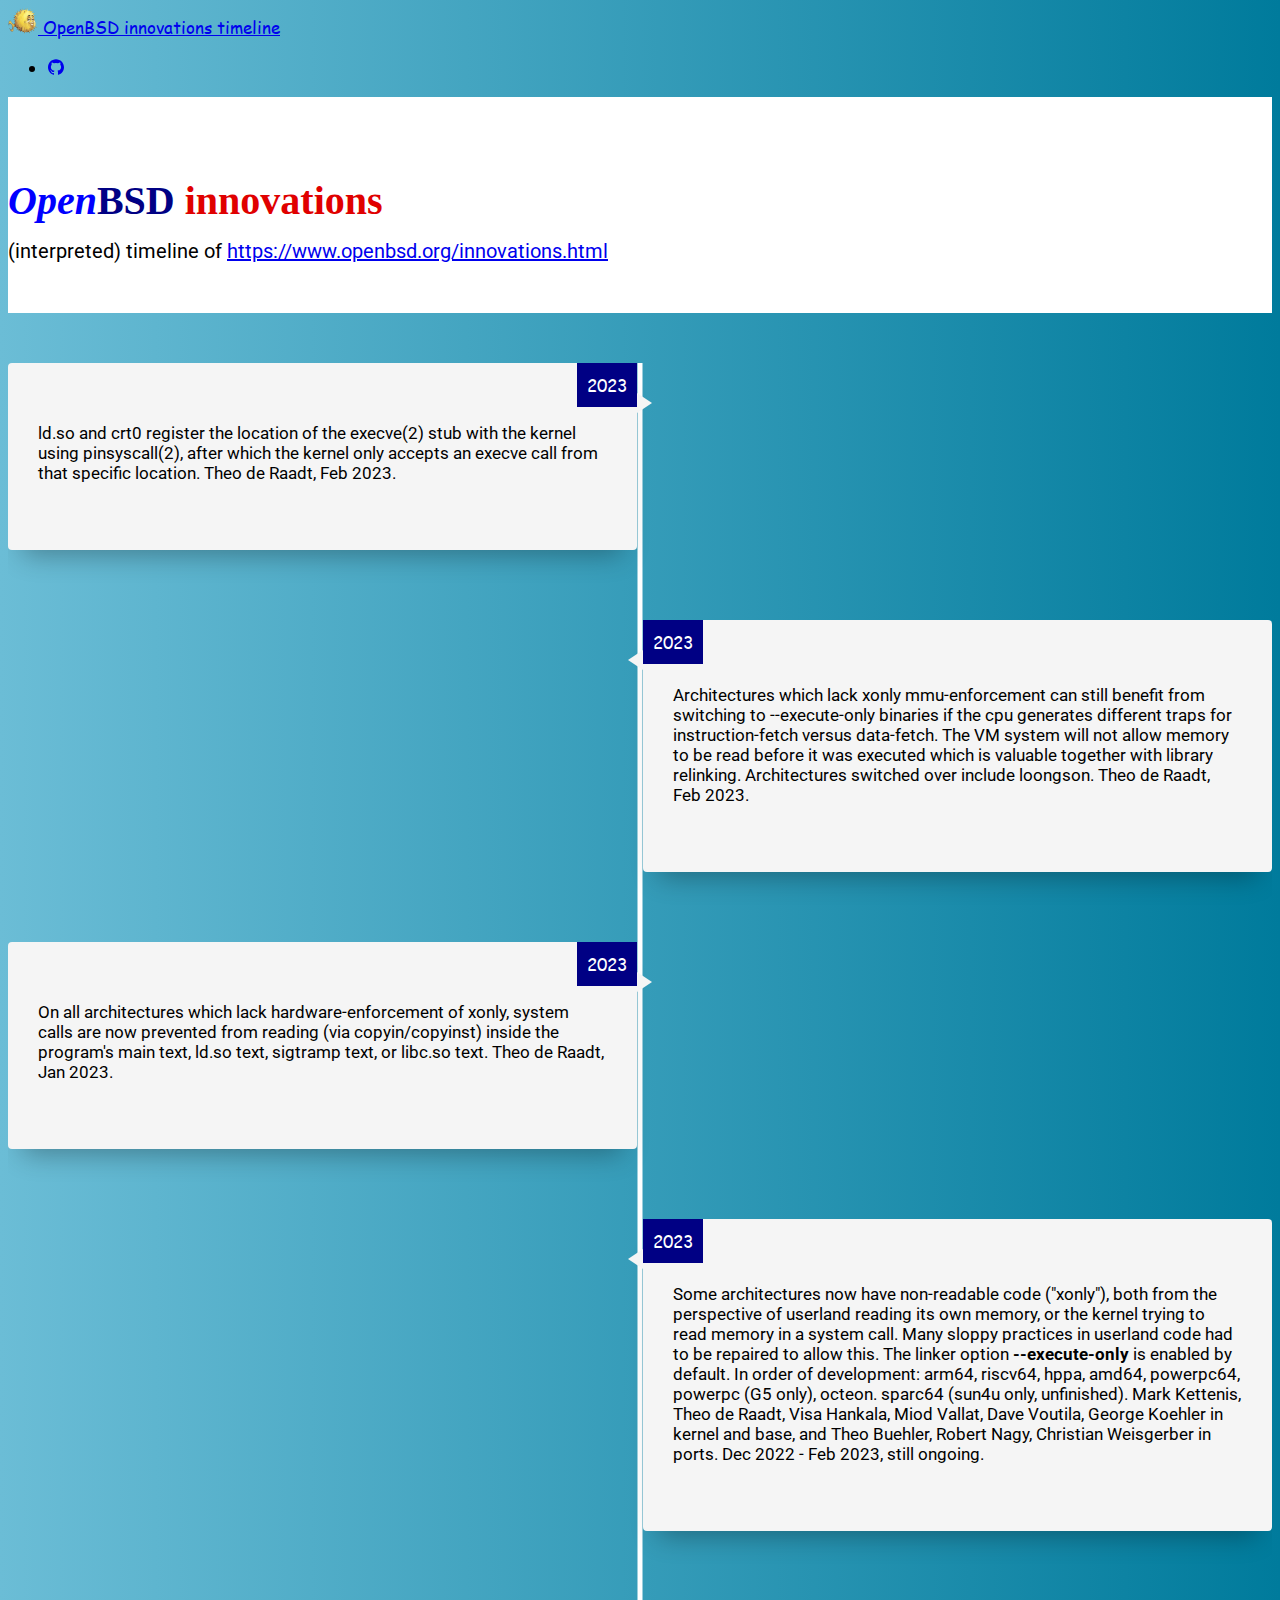
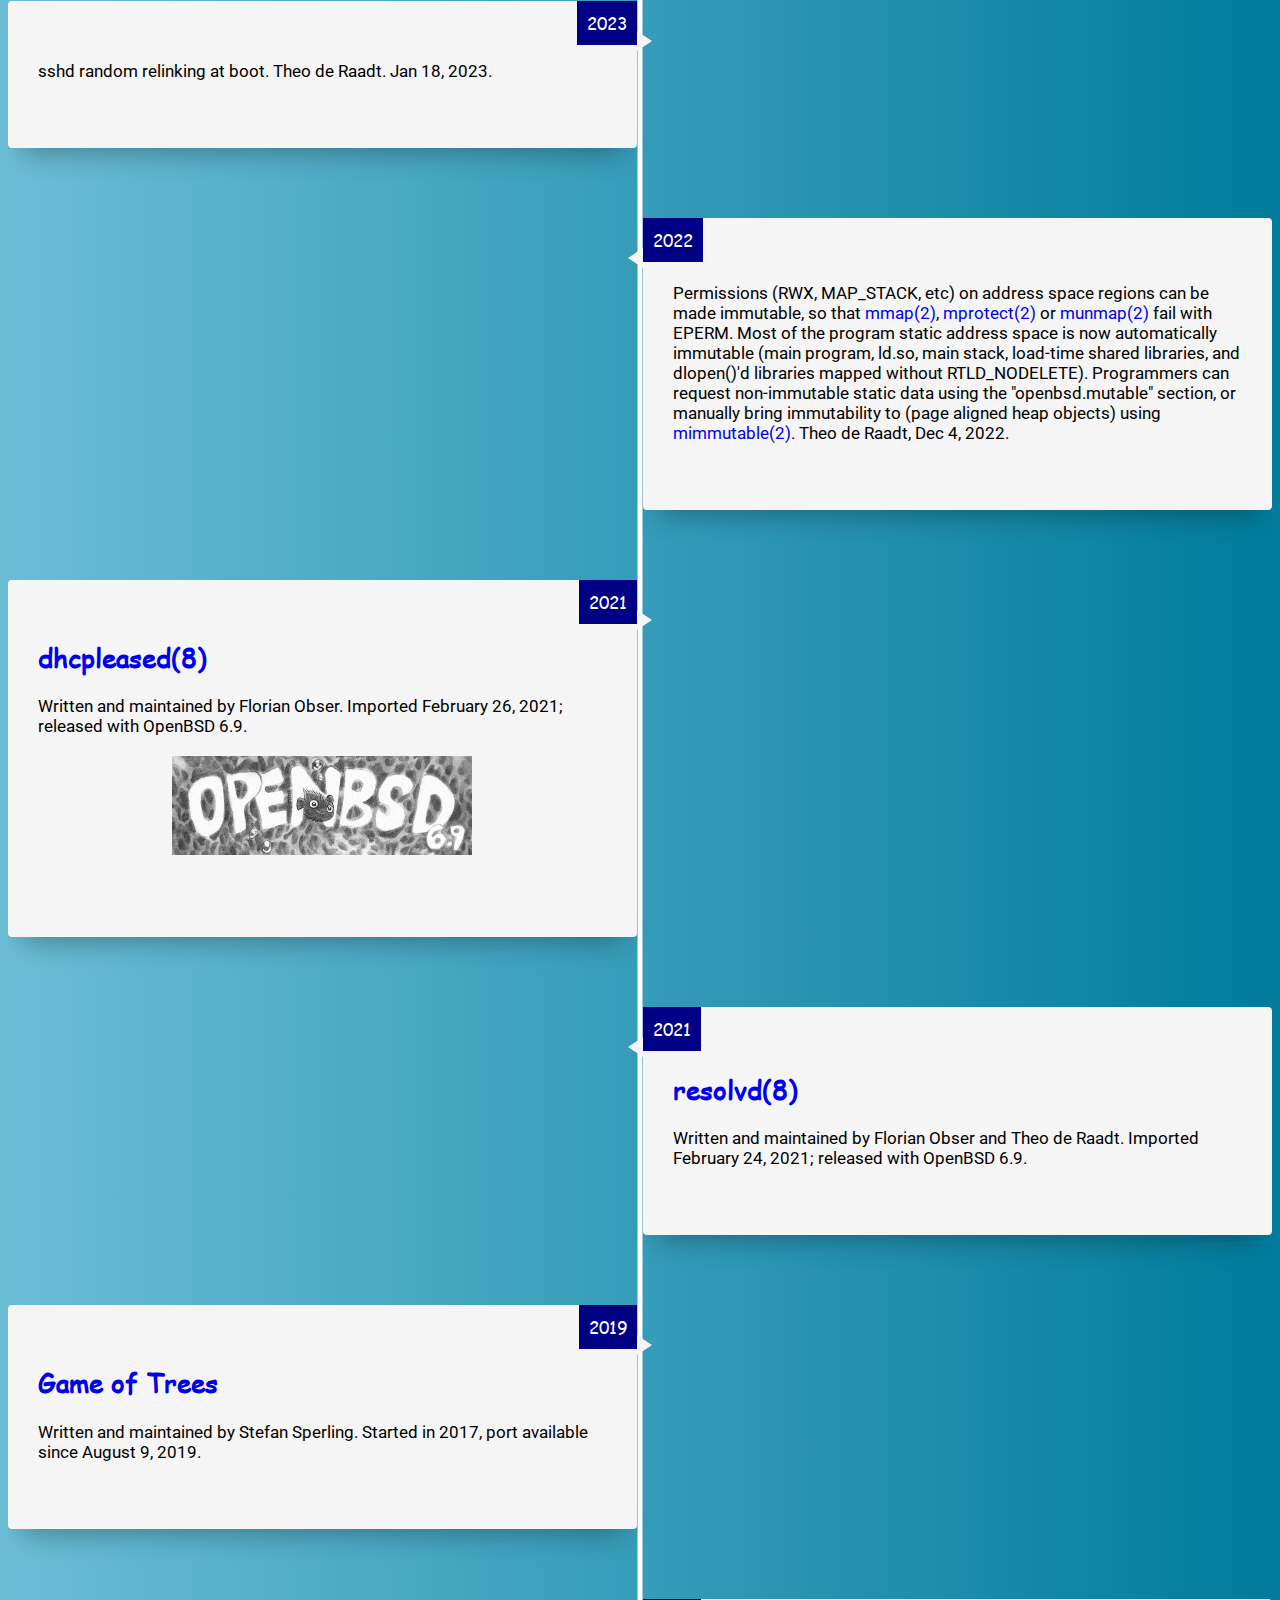
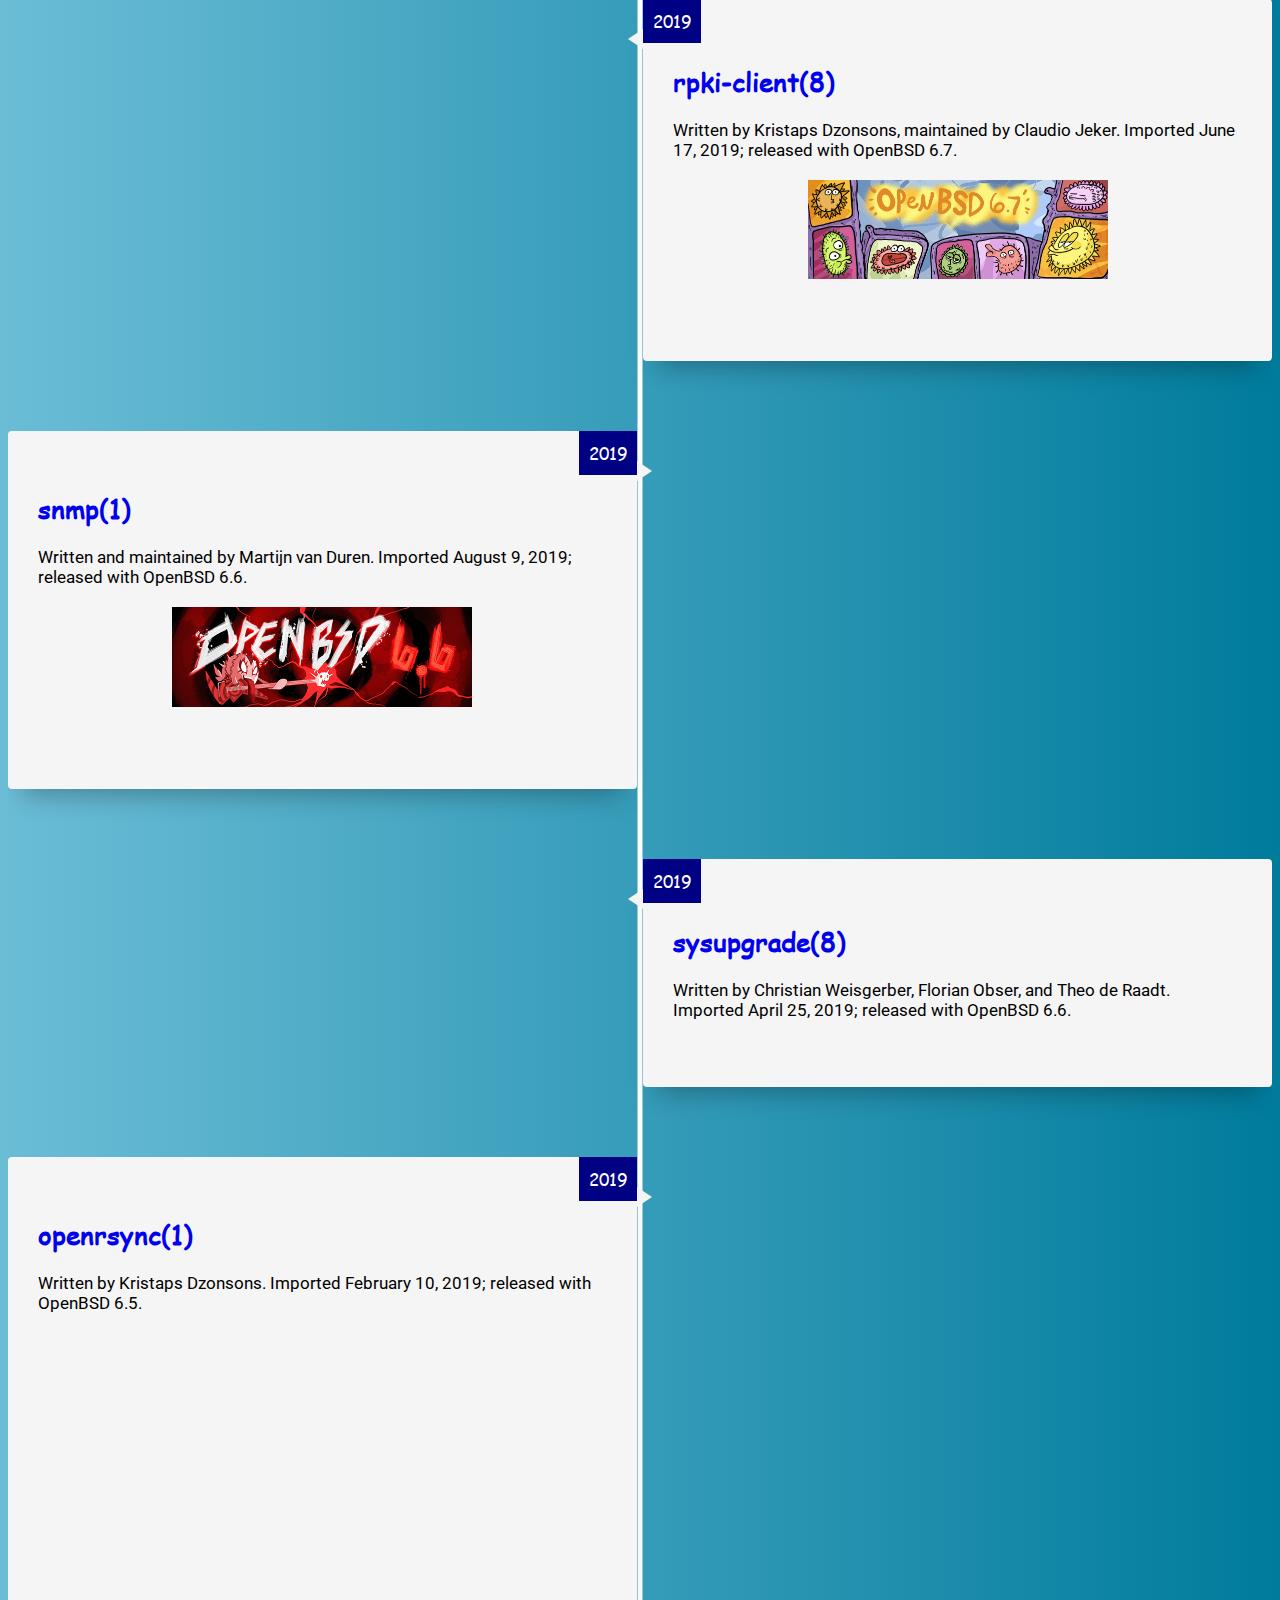
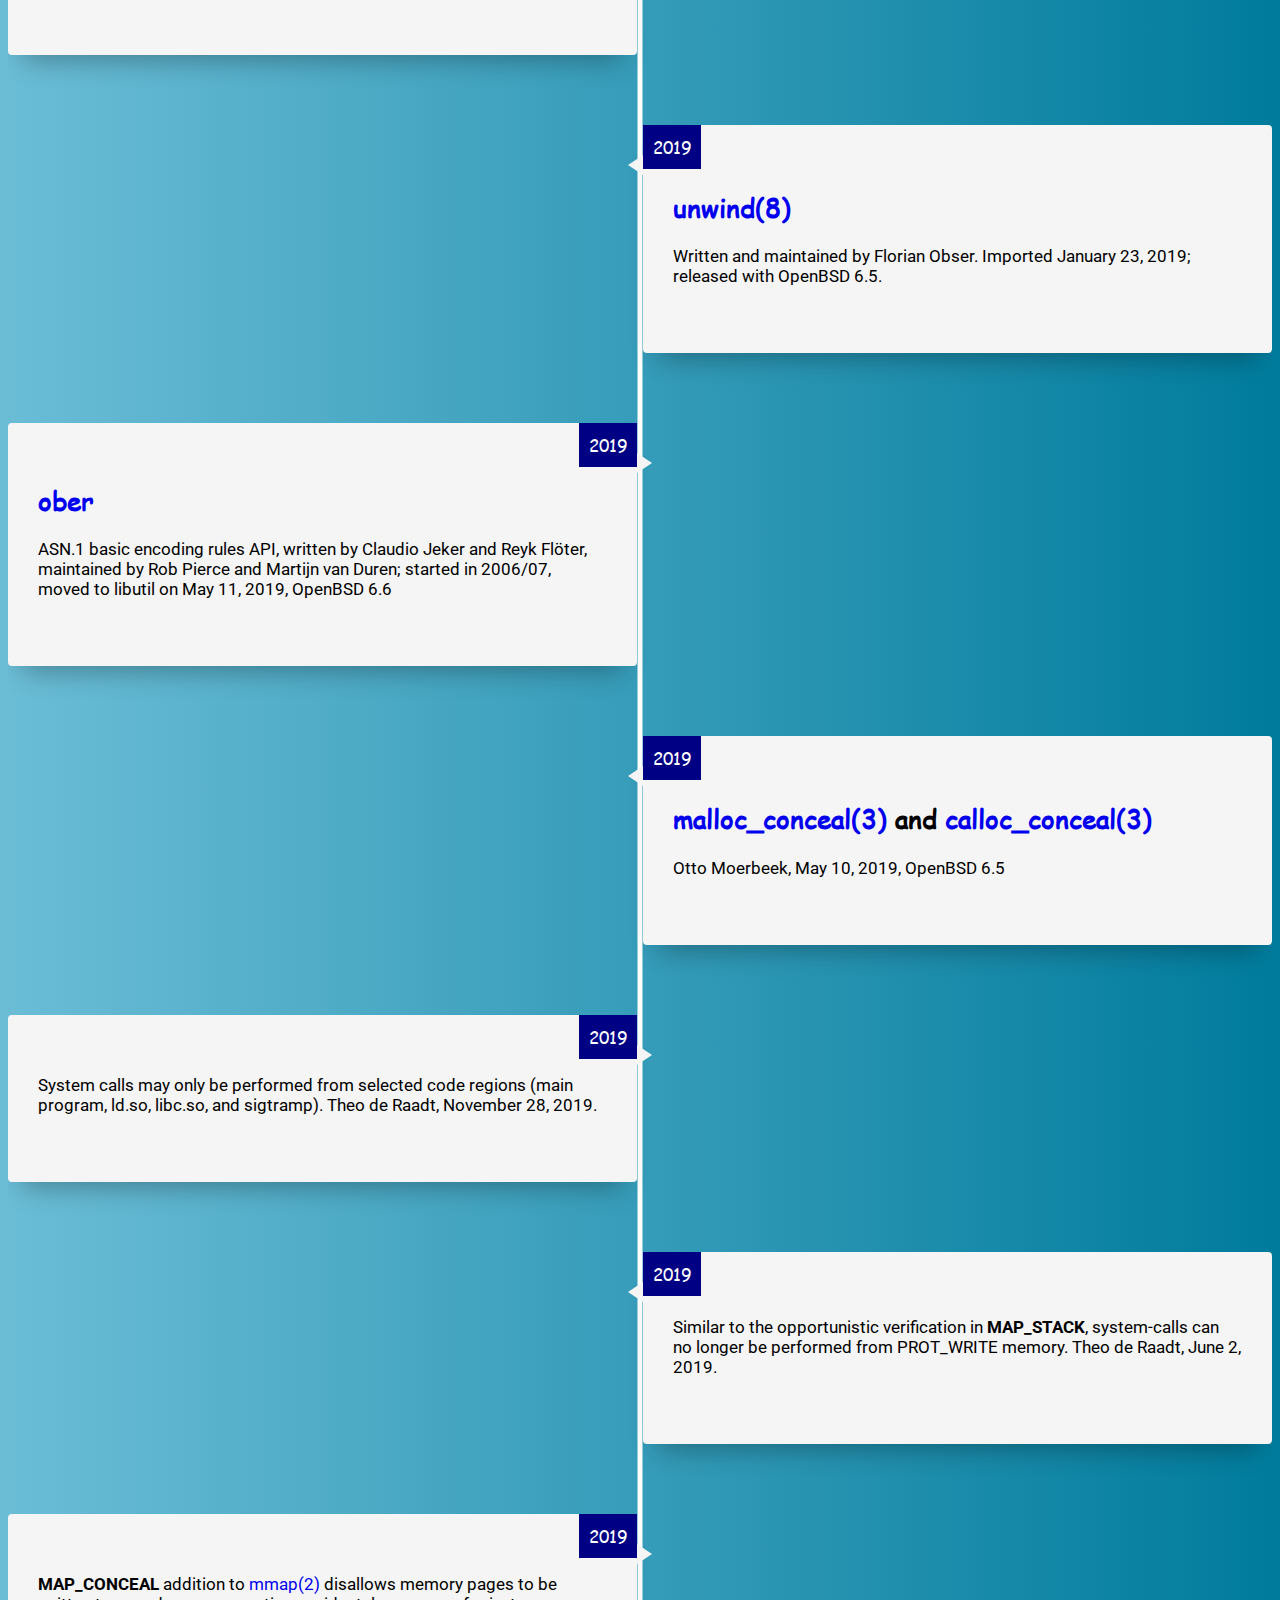
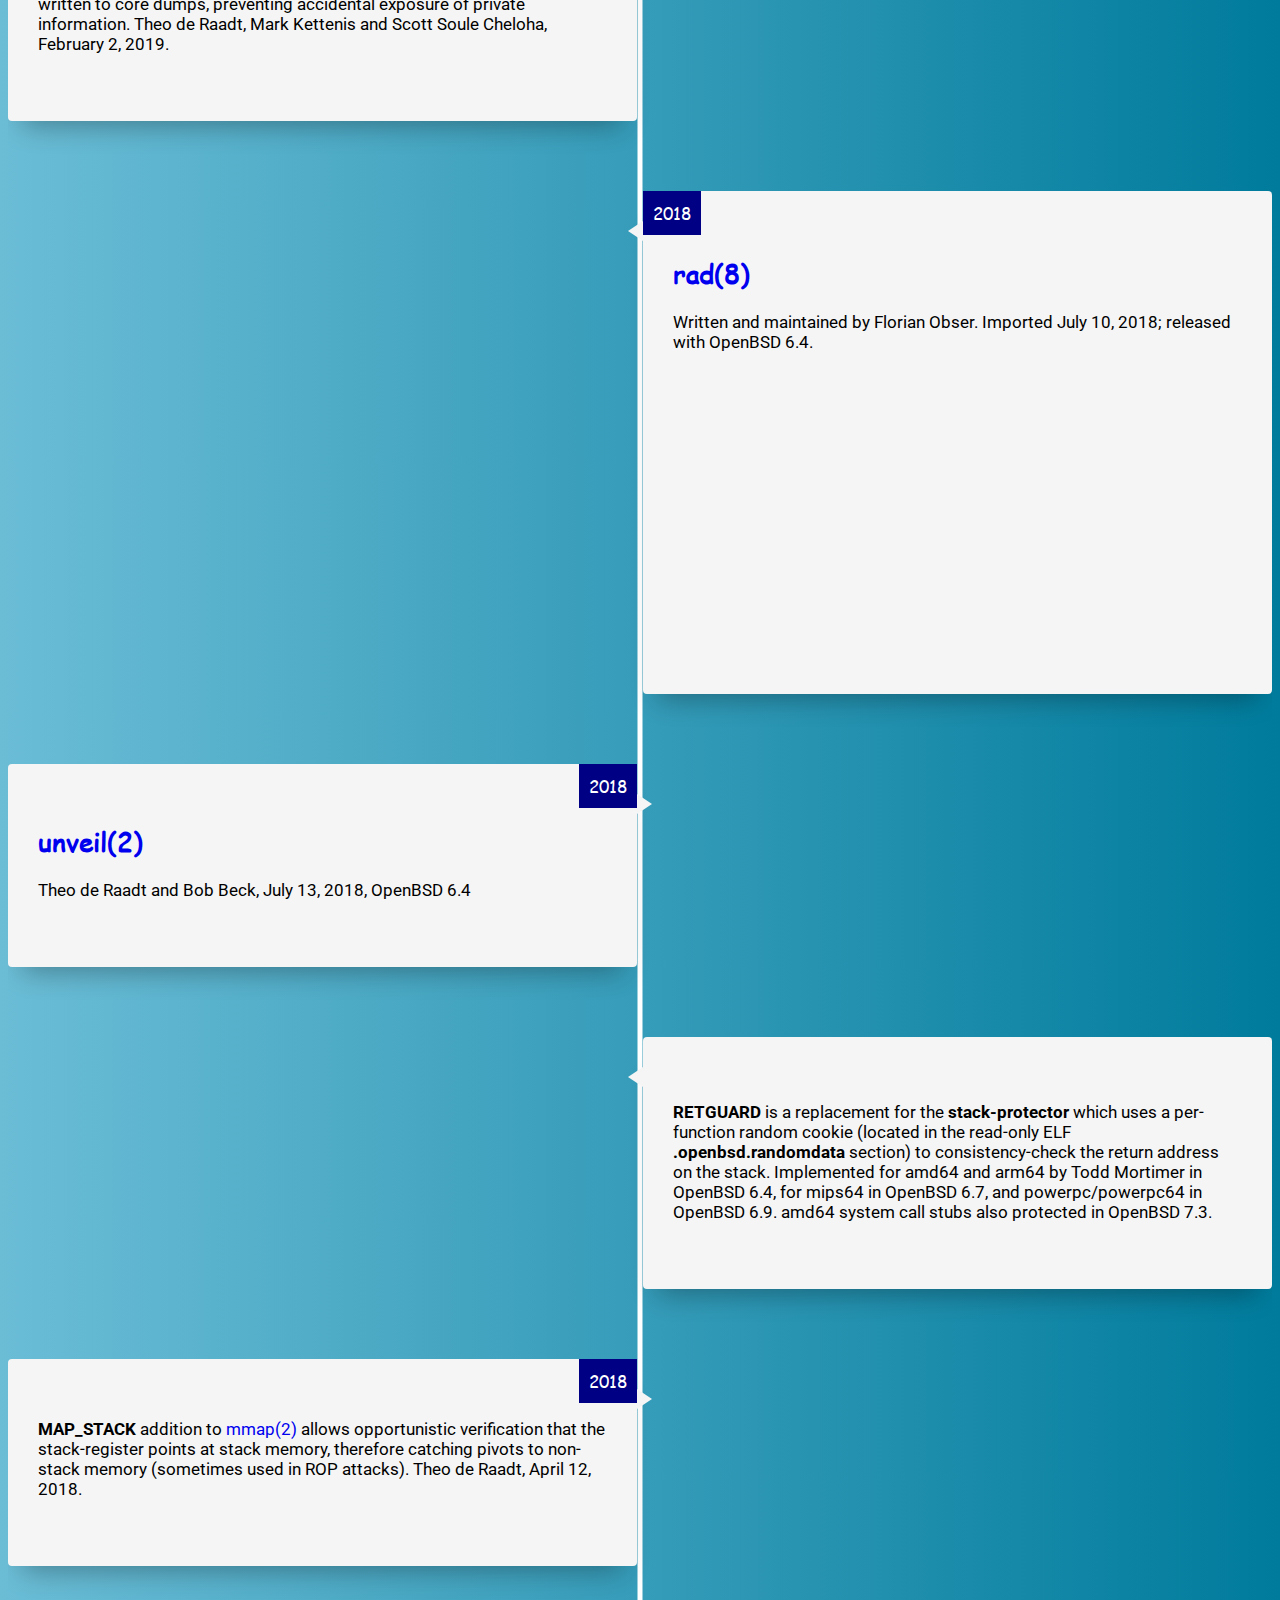
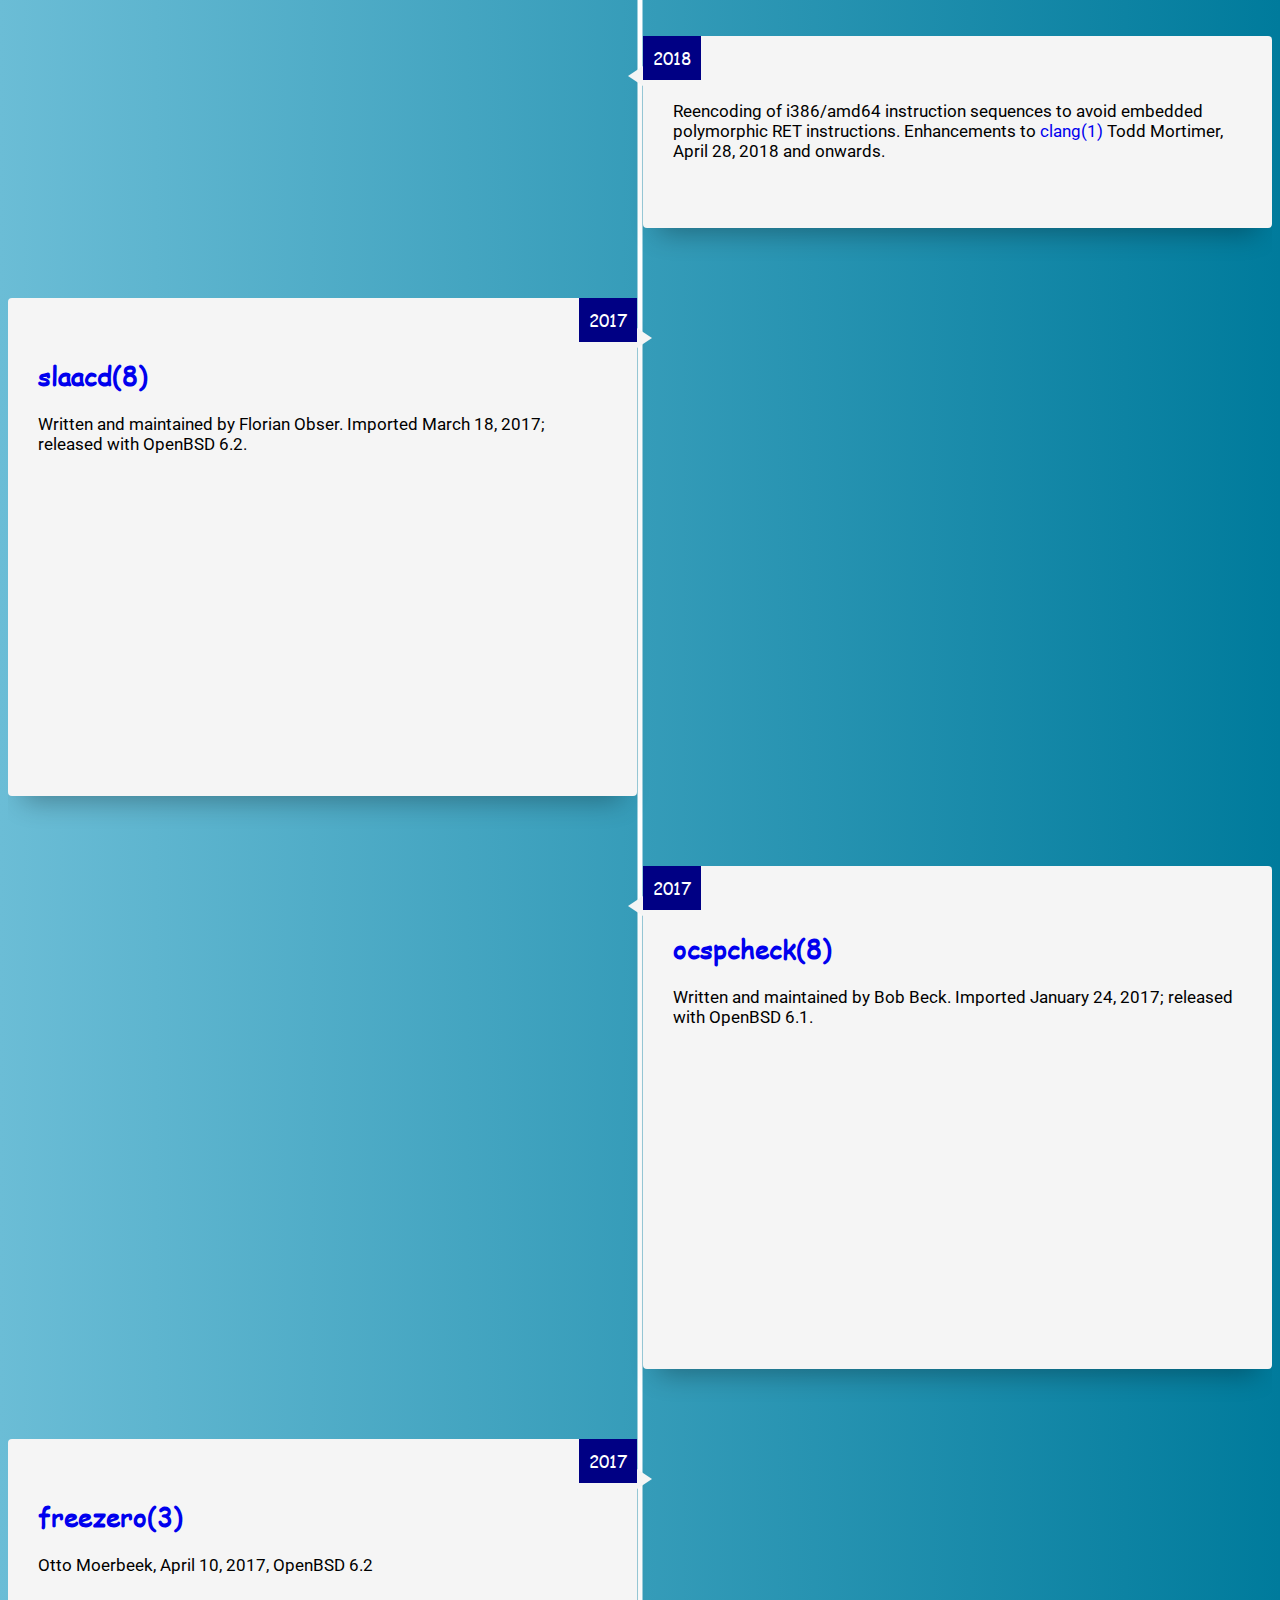
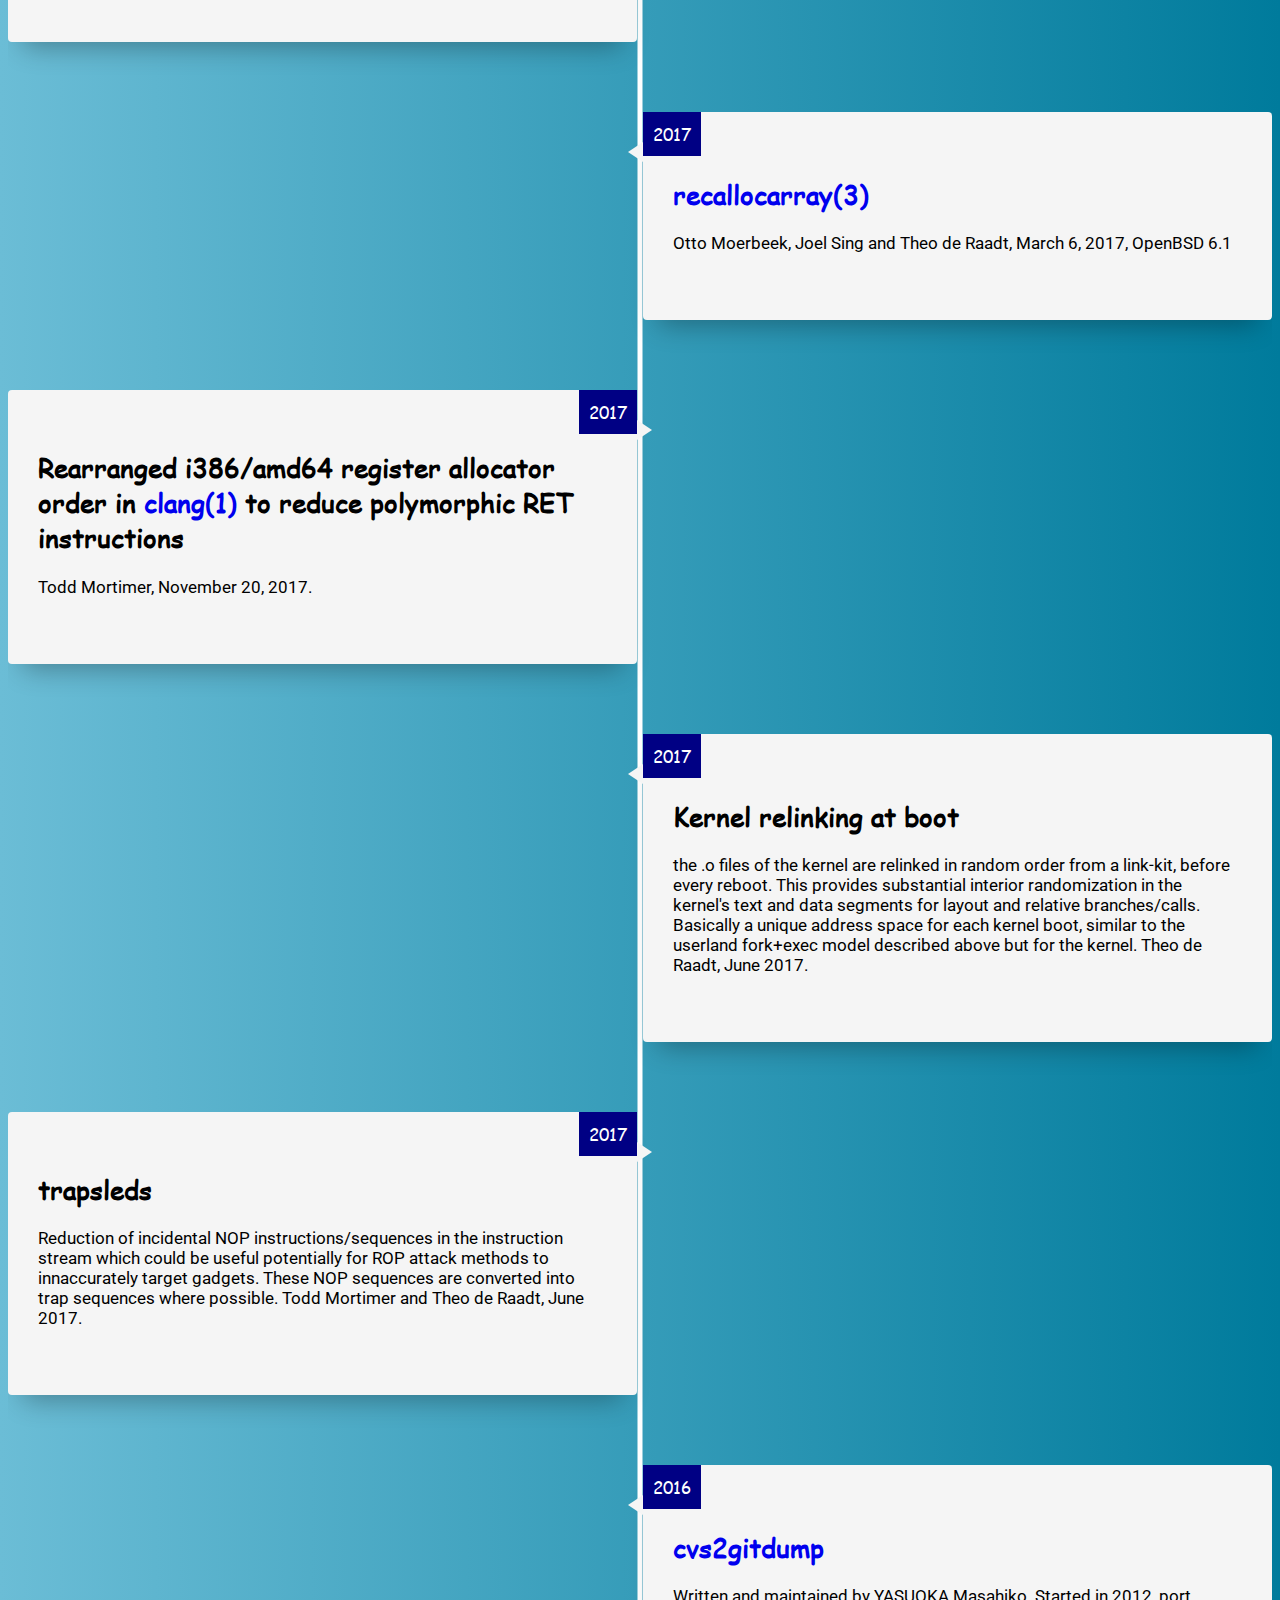
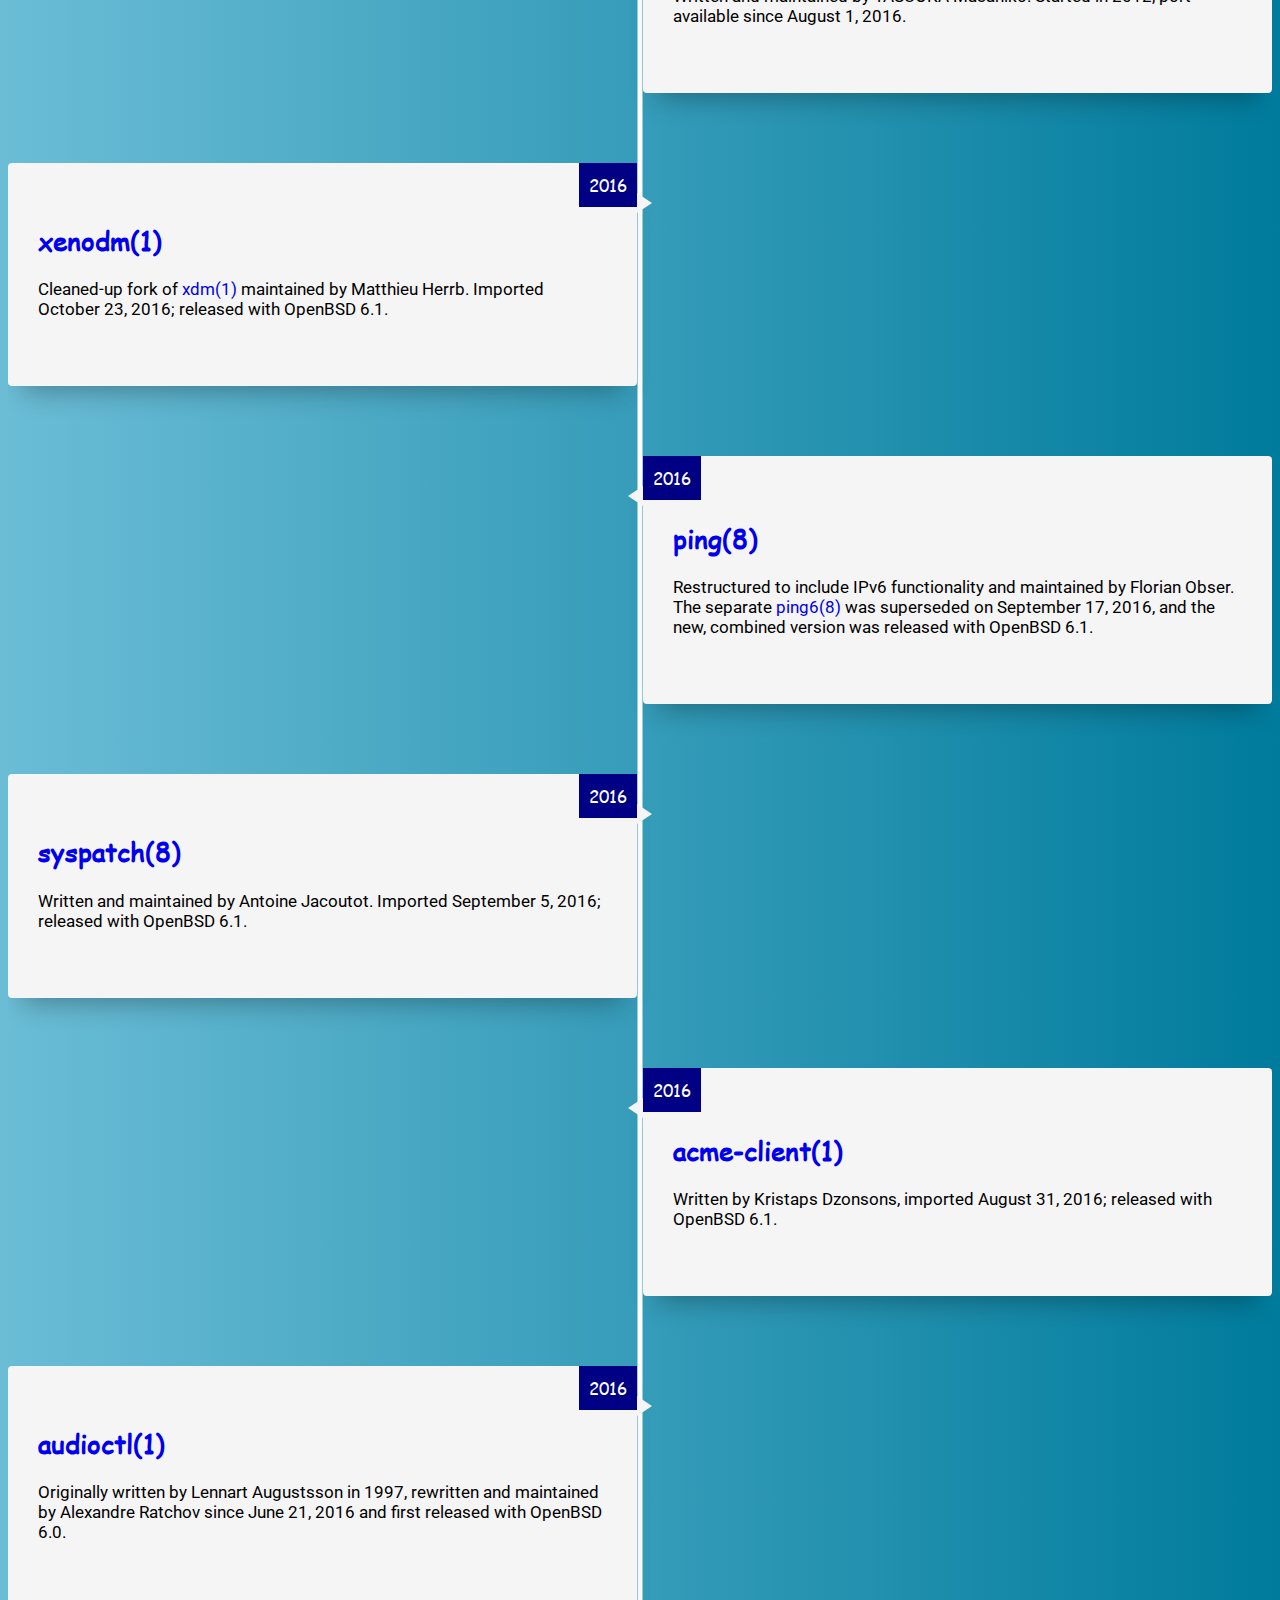
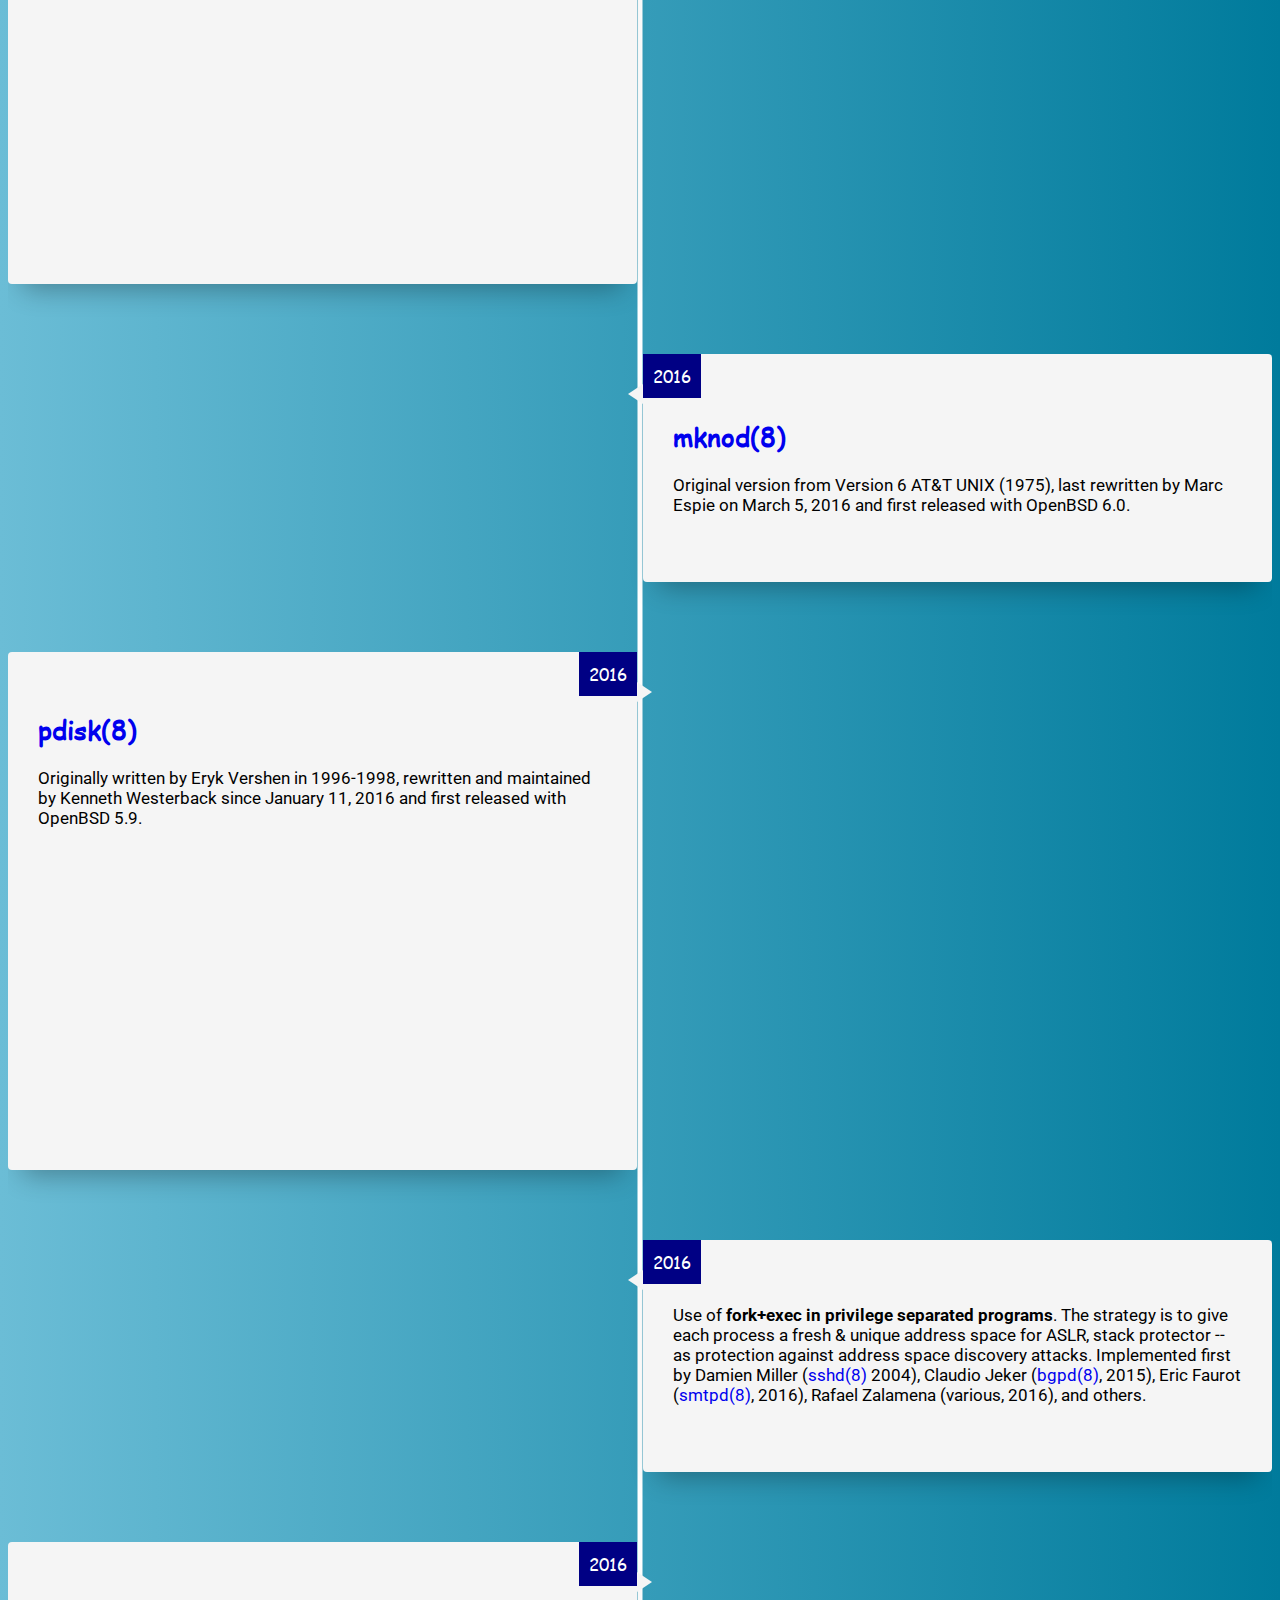
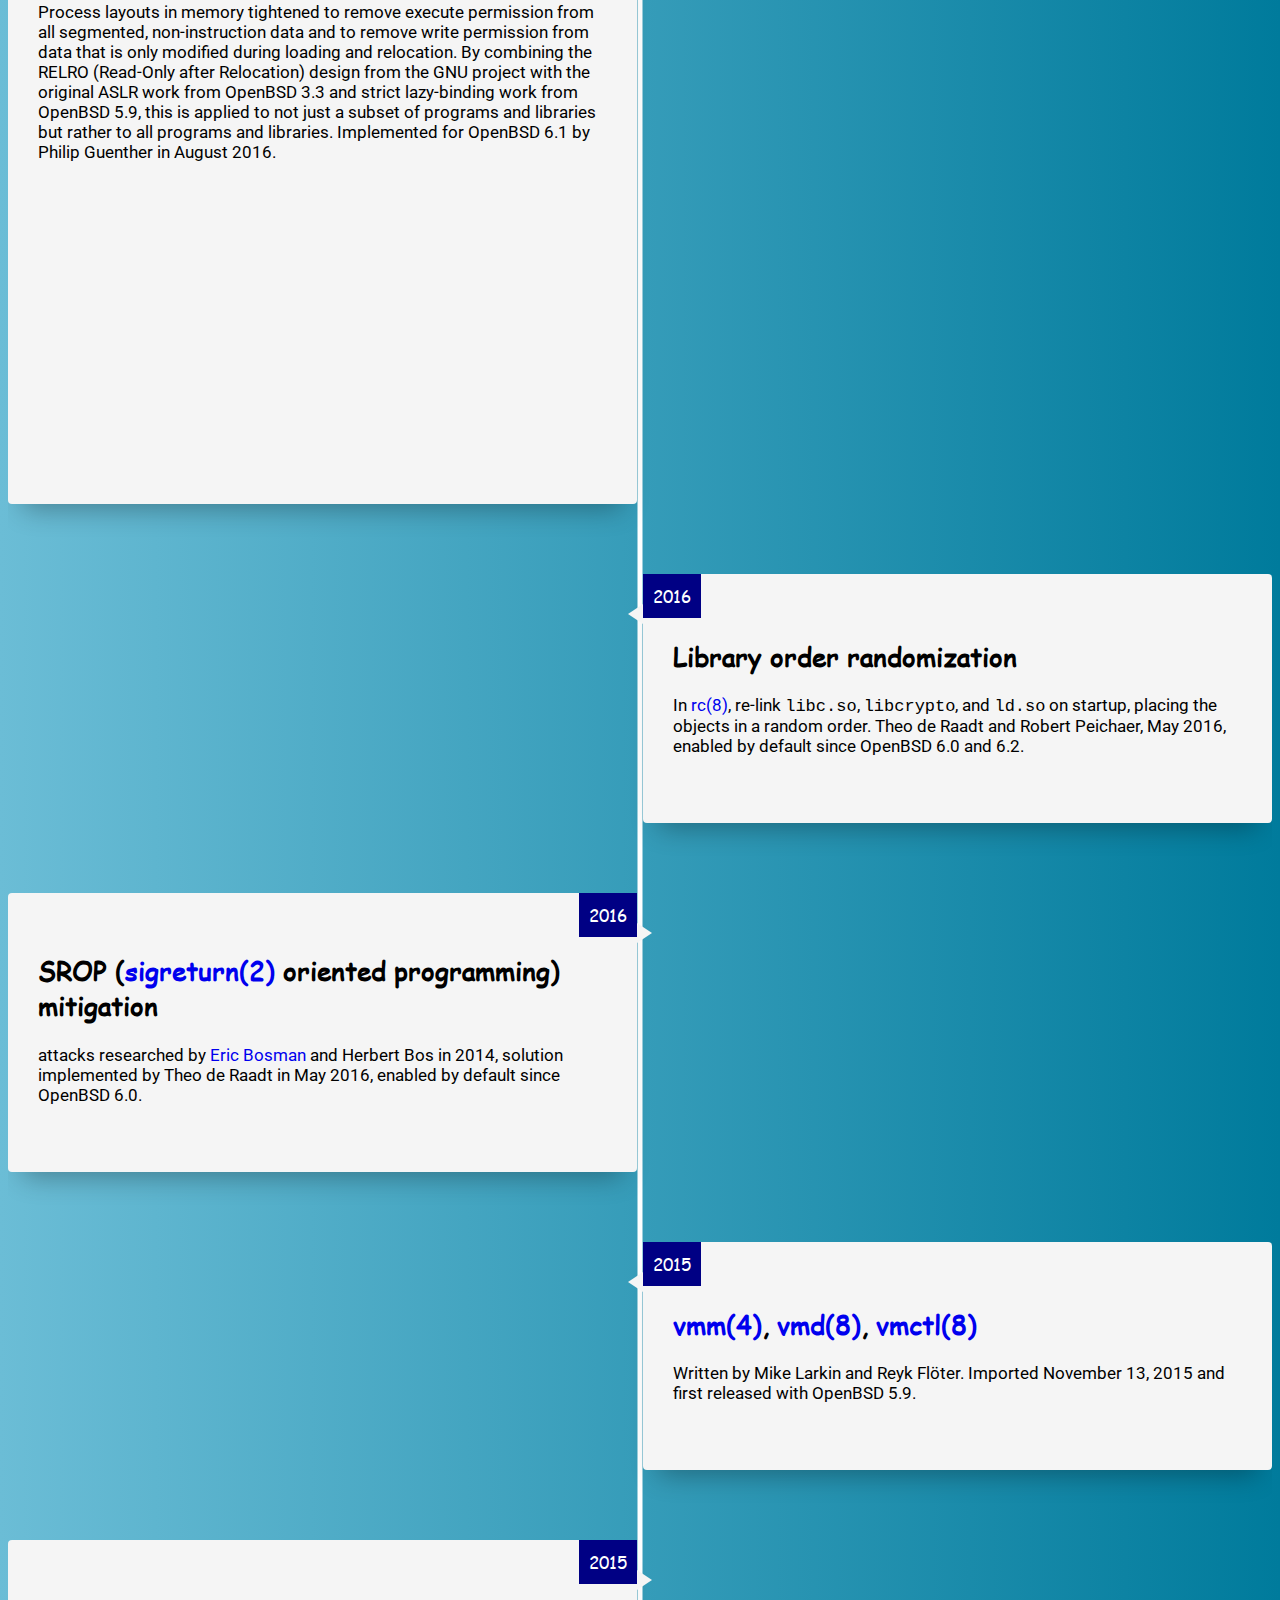
==== commit b6fc5a4b: "Rebuild timeline" ====
--- a/docs/index.html
+++ b/docs/index.html
@@ -83,7 +83,7 @@
 	different traps for instruction-fetch versus data-fetch.  The
 	VM system will not allow memory to be read before it was
 	executed which is valuable together with library relinking.
-	Architectures switched over include sparc64 (sun4v), loongson.
+	Architectures switched over include loongson.
 	Theo de Raadt, Feb 2023.
     
     </p>    <p>&nbsp;</p>
@@ -109,7 +109,7 @@
 	<b>--execute-only</b> is enabled by default. In order of
 	development: arm64, riscv64, hppa, amd64,
 	powerpc64, powerpc (G5 only), octeon.
-	sparc64 (sun4u only) unfinished.
+	sparc64 (sun4u only, unfinished).
 	Mark Kettenis, Theo de Raadt, Visa Hankala, Miod Vallat,
 	Dave Voutila, George Koehler in kernel and base, and
 	Theo Buehler, Robert Nagy, Christian Weisgerber in ports.
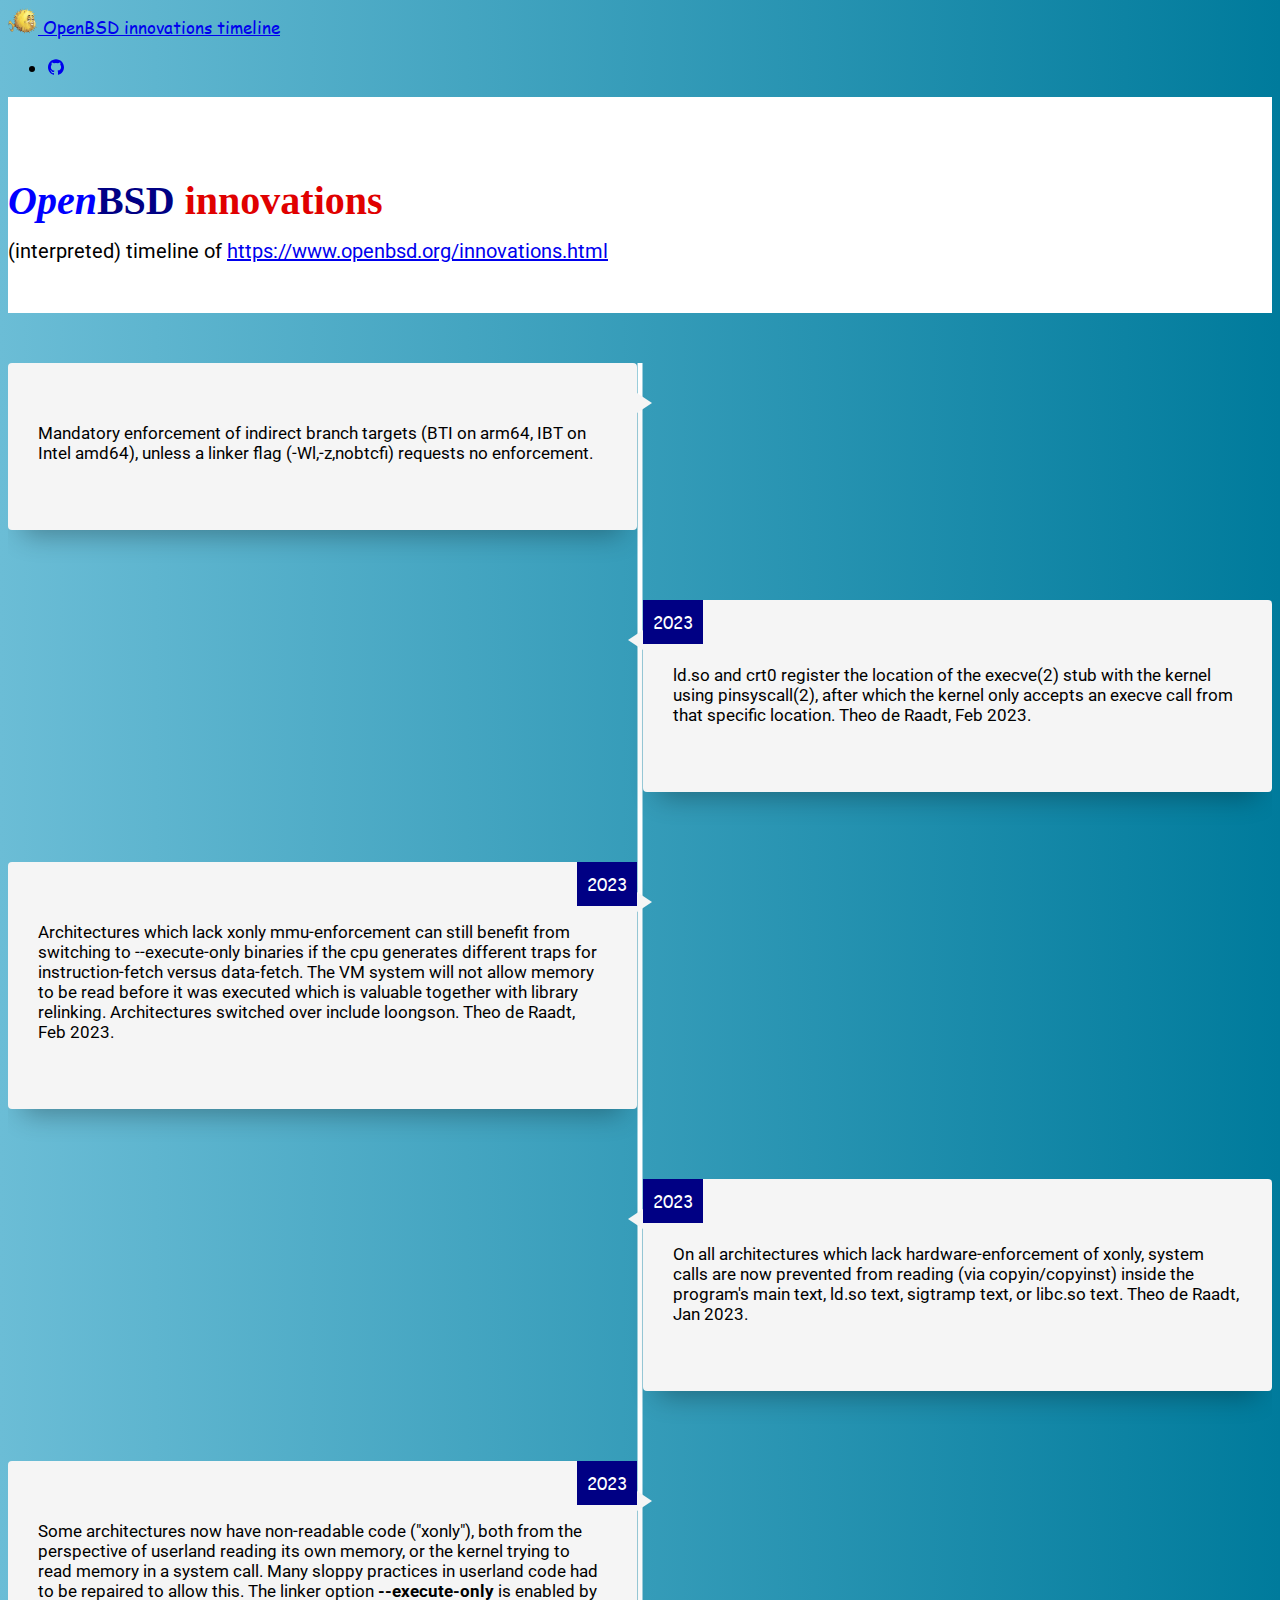
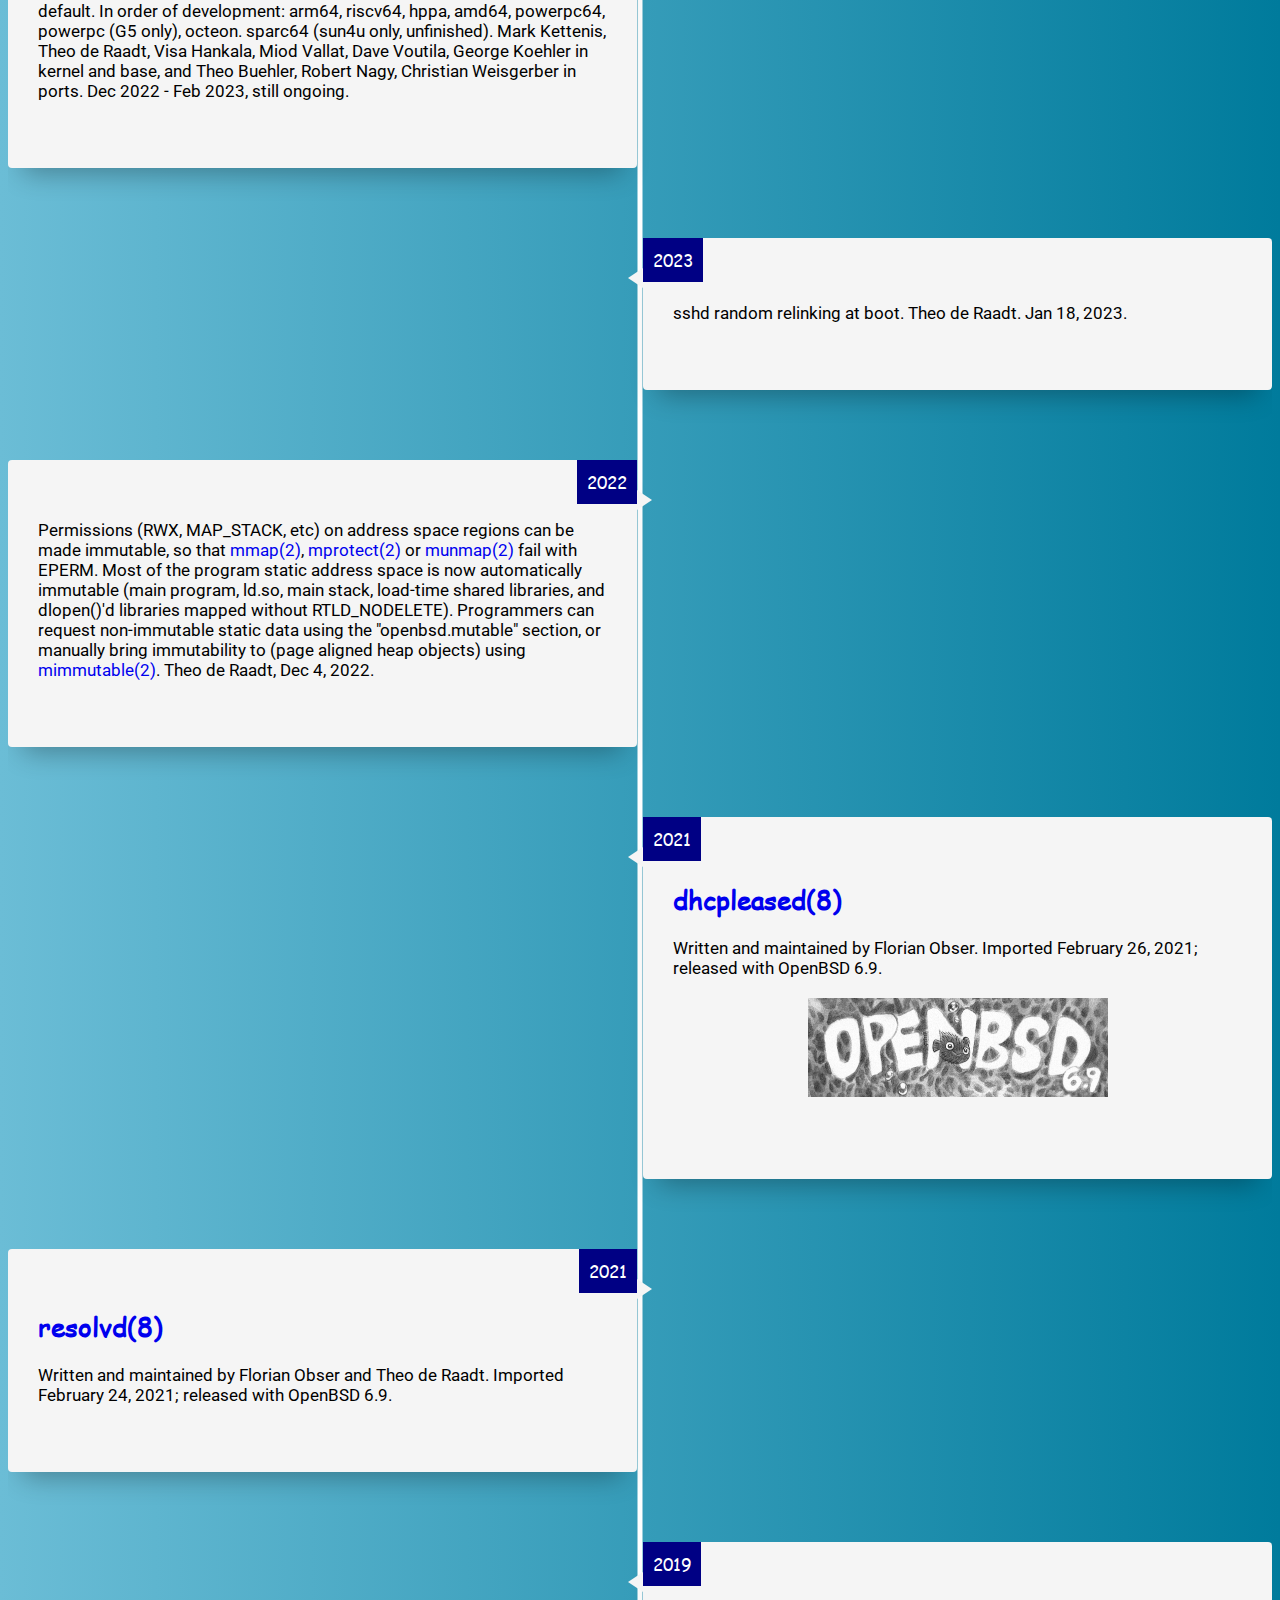
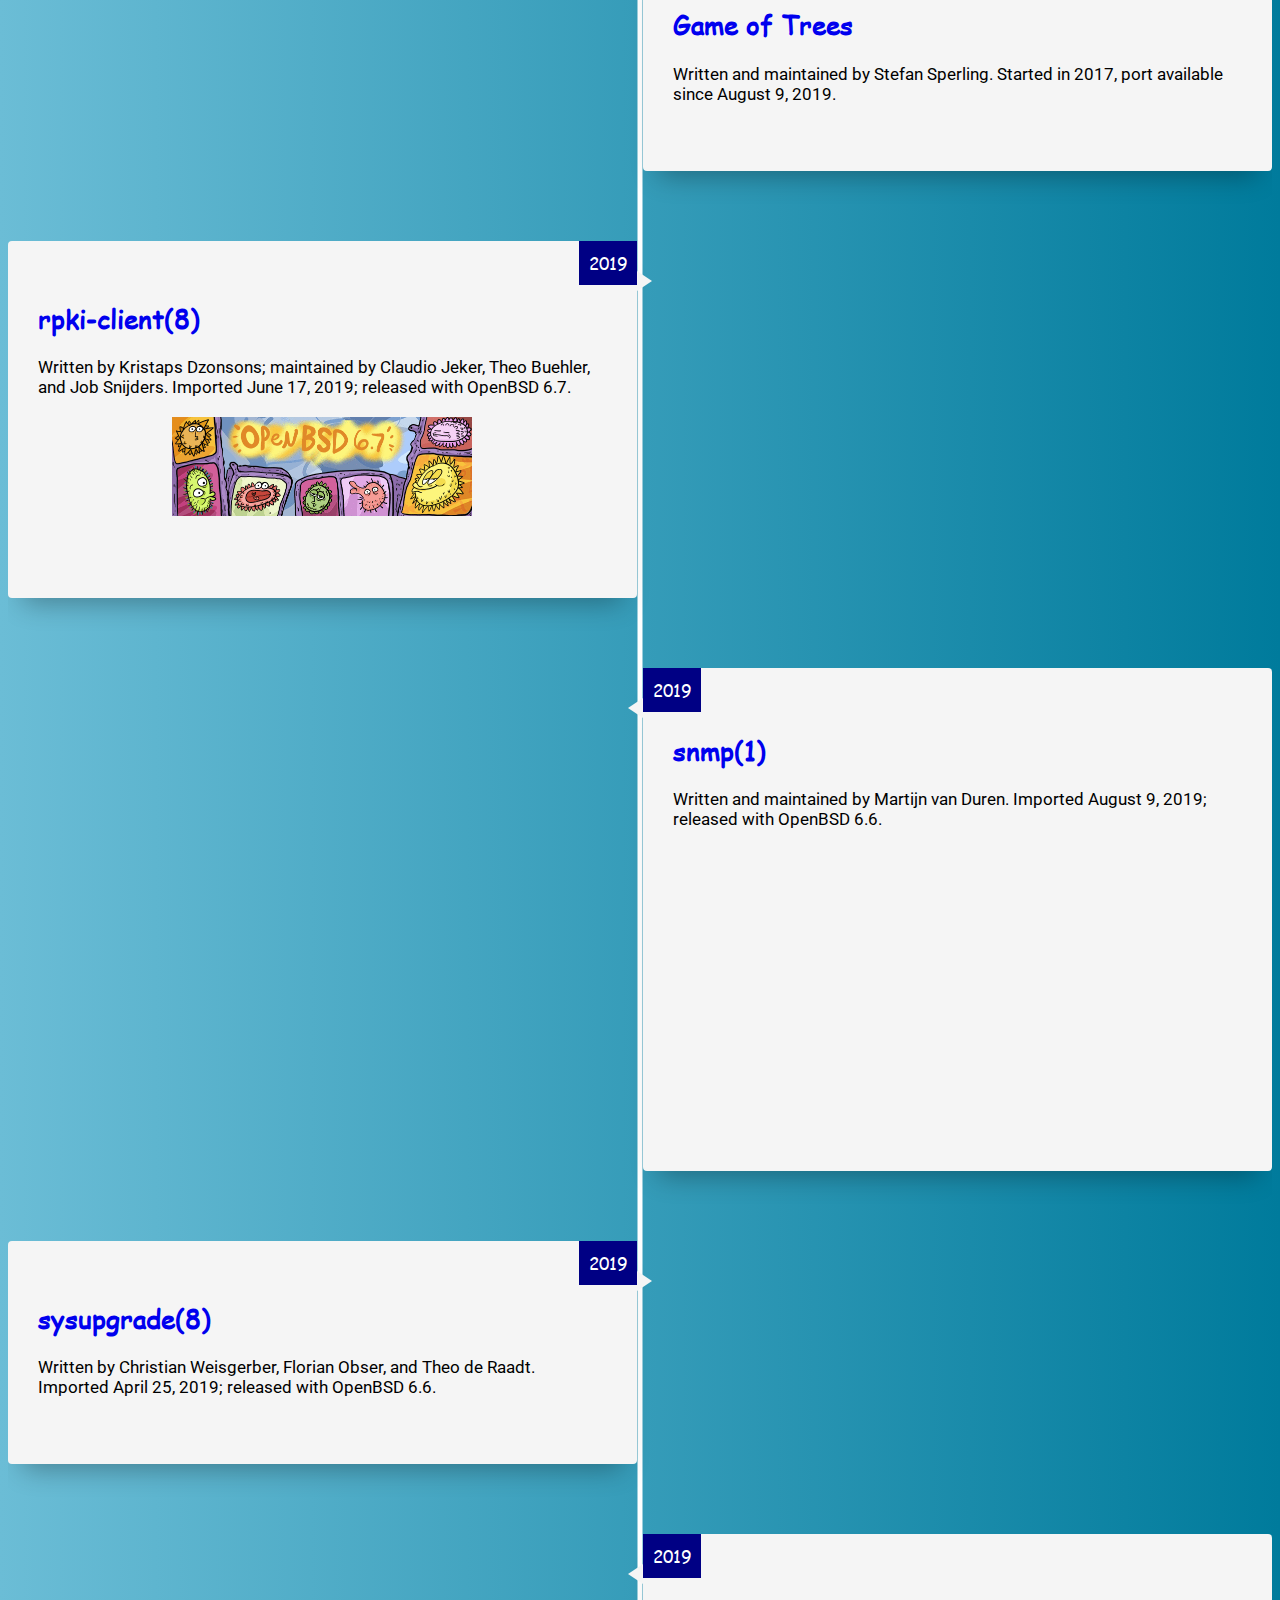
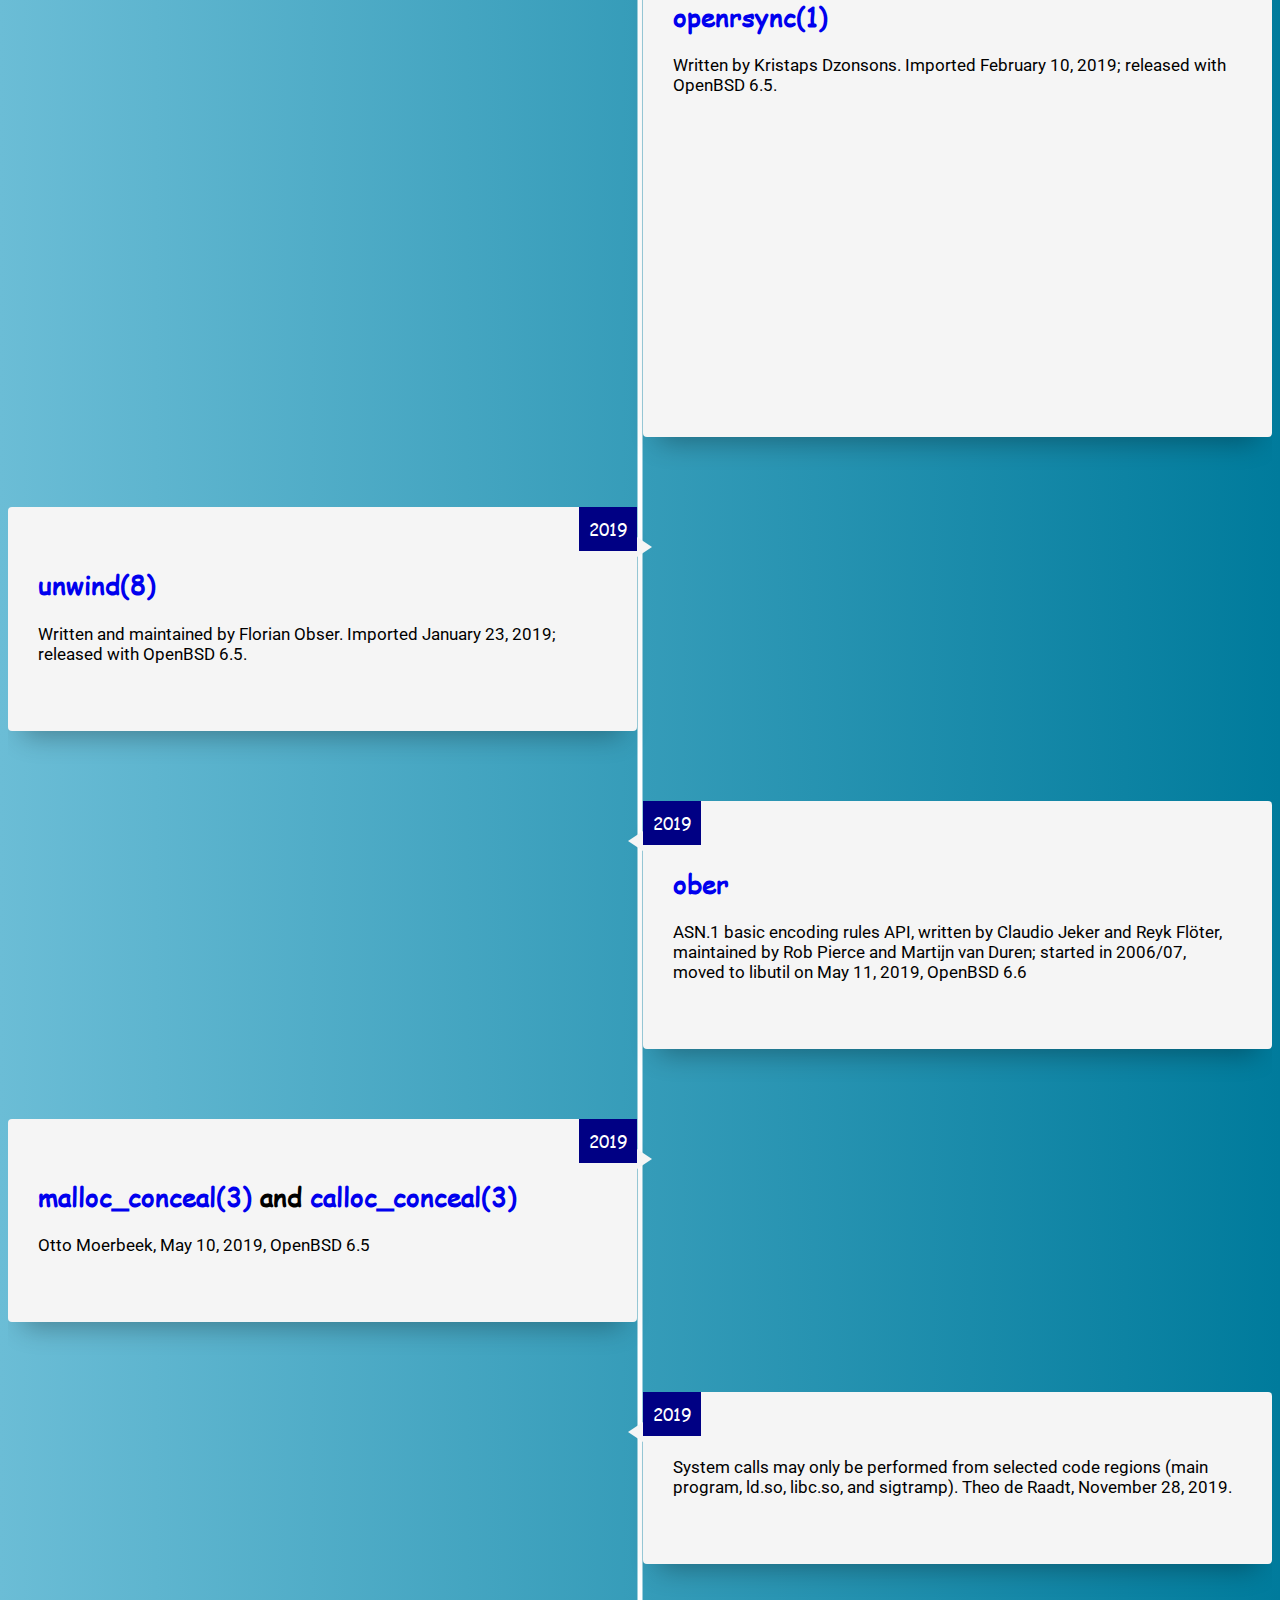
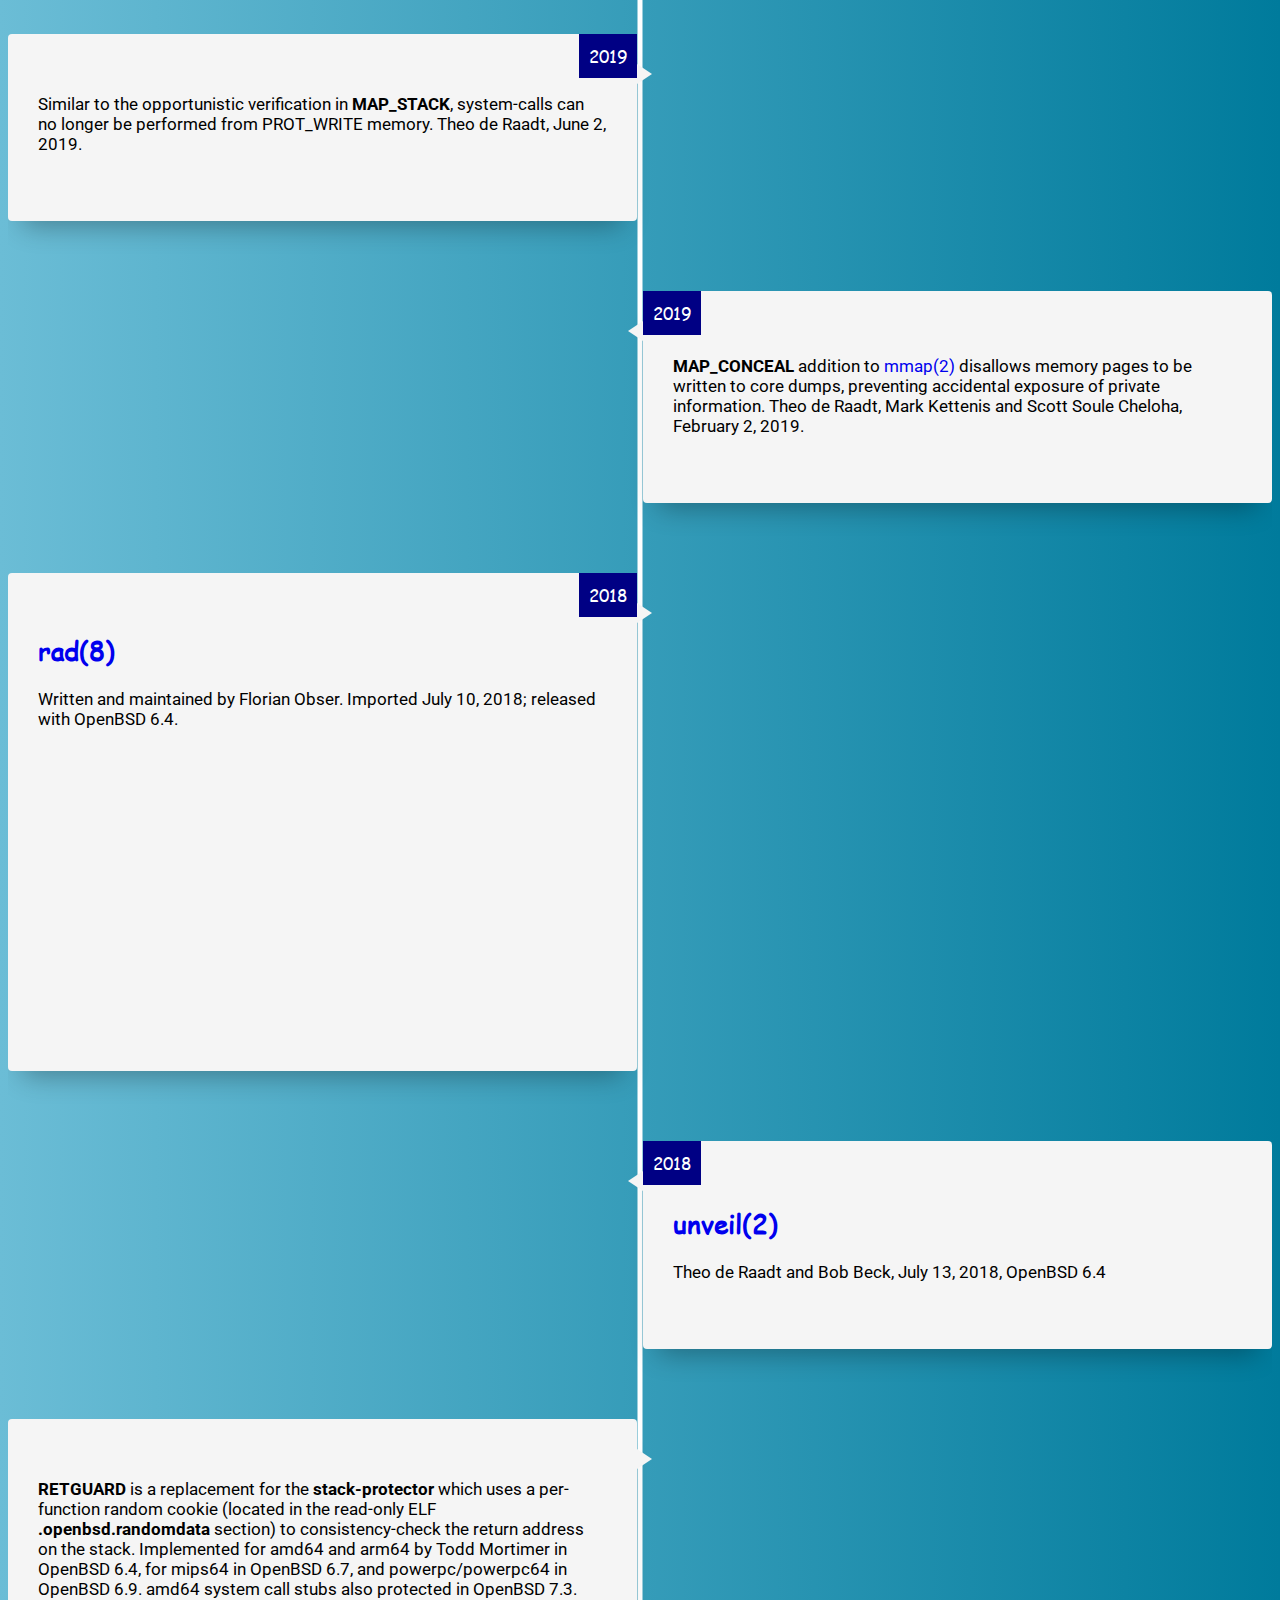
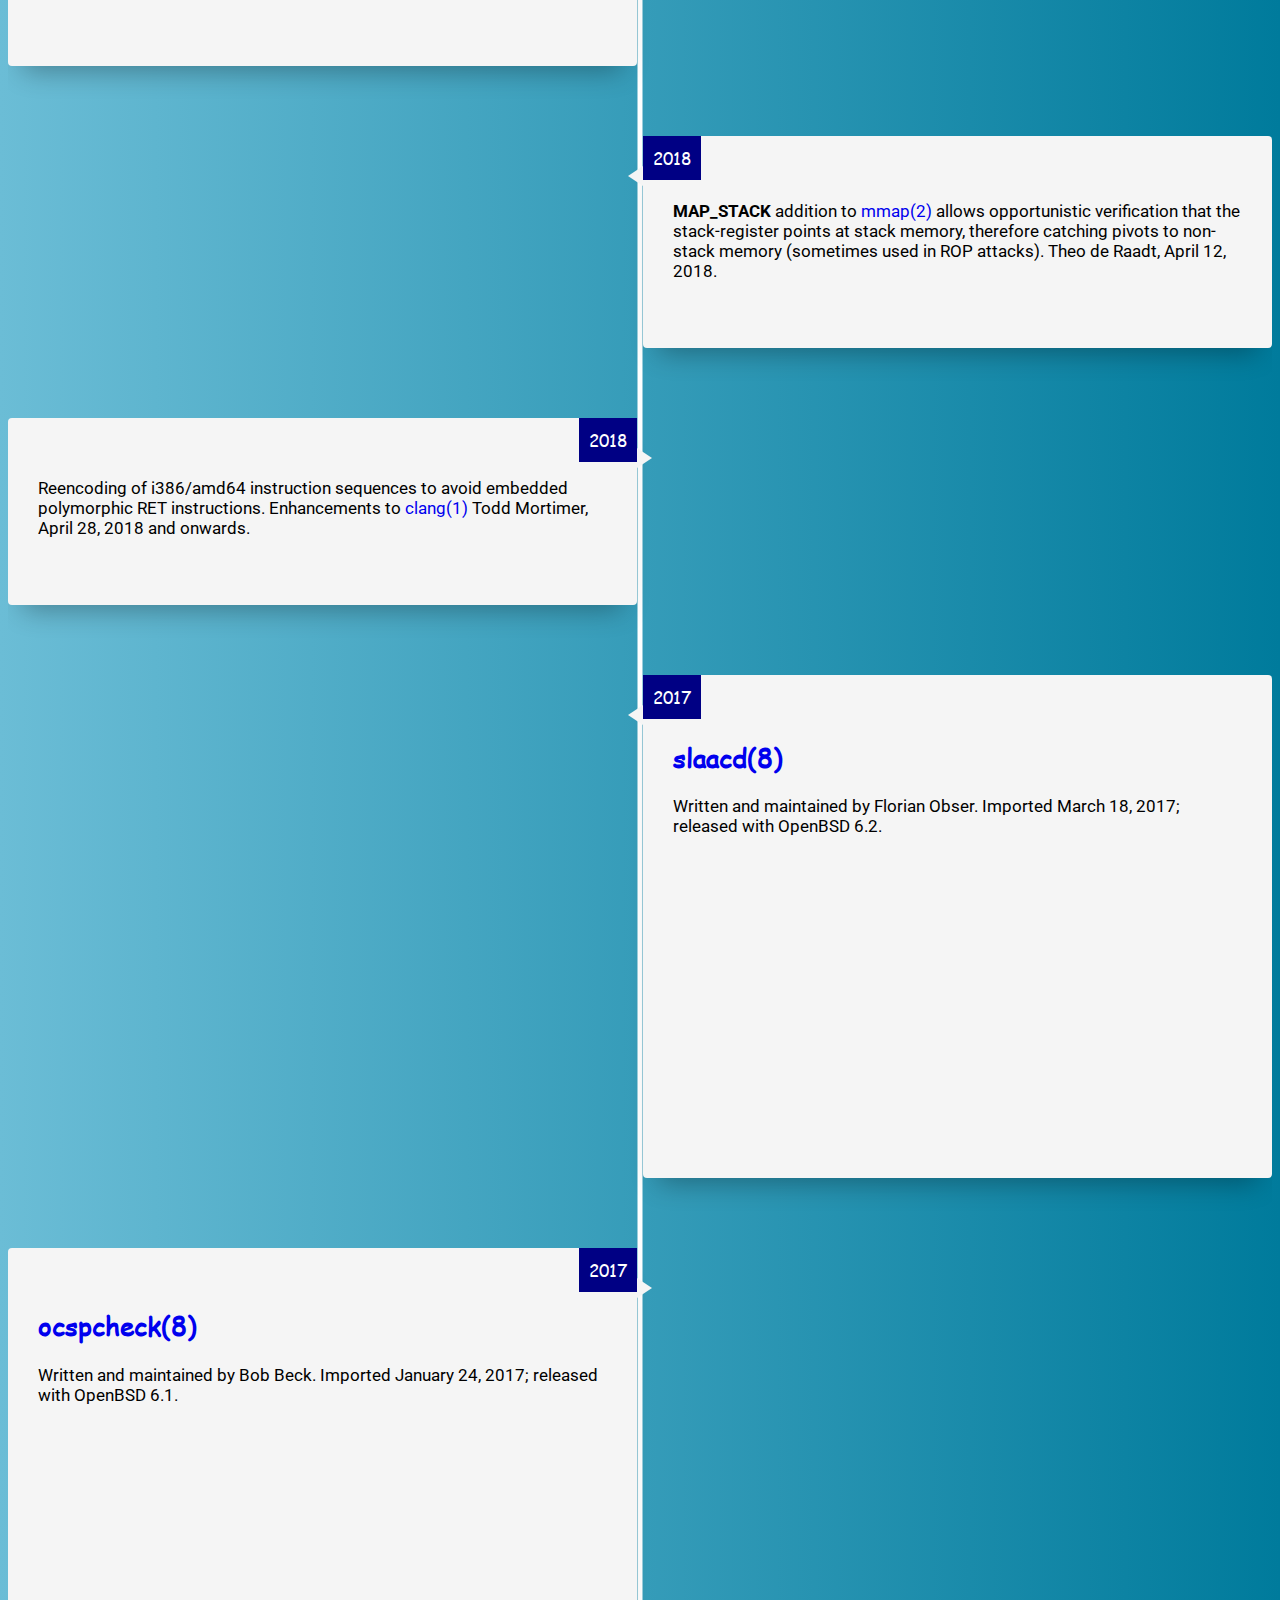
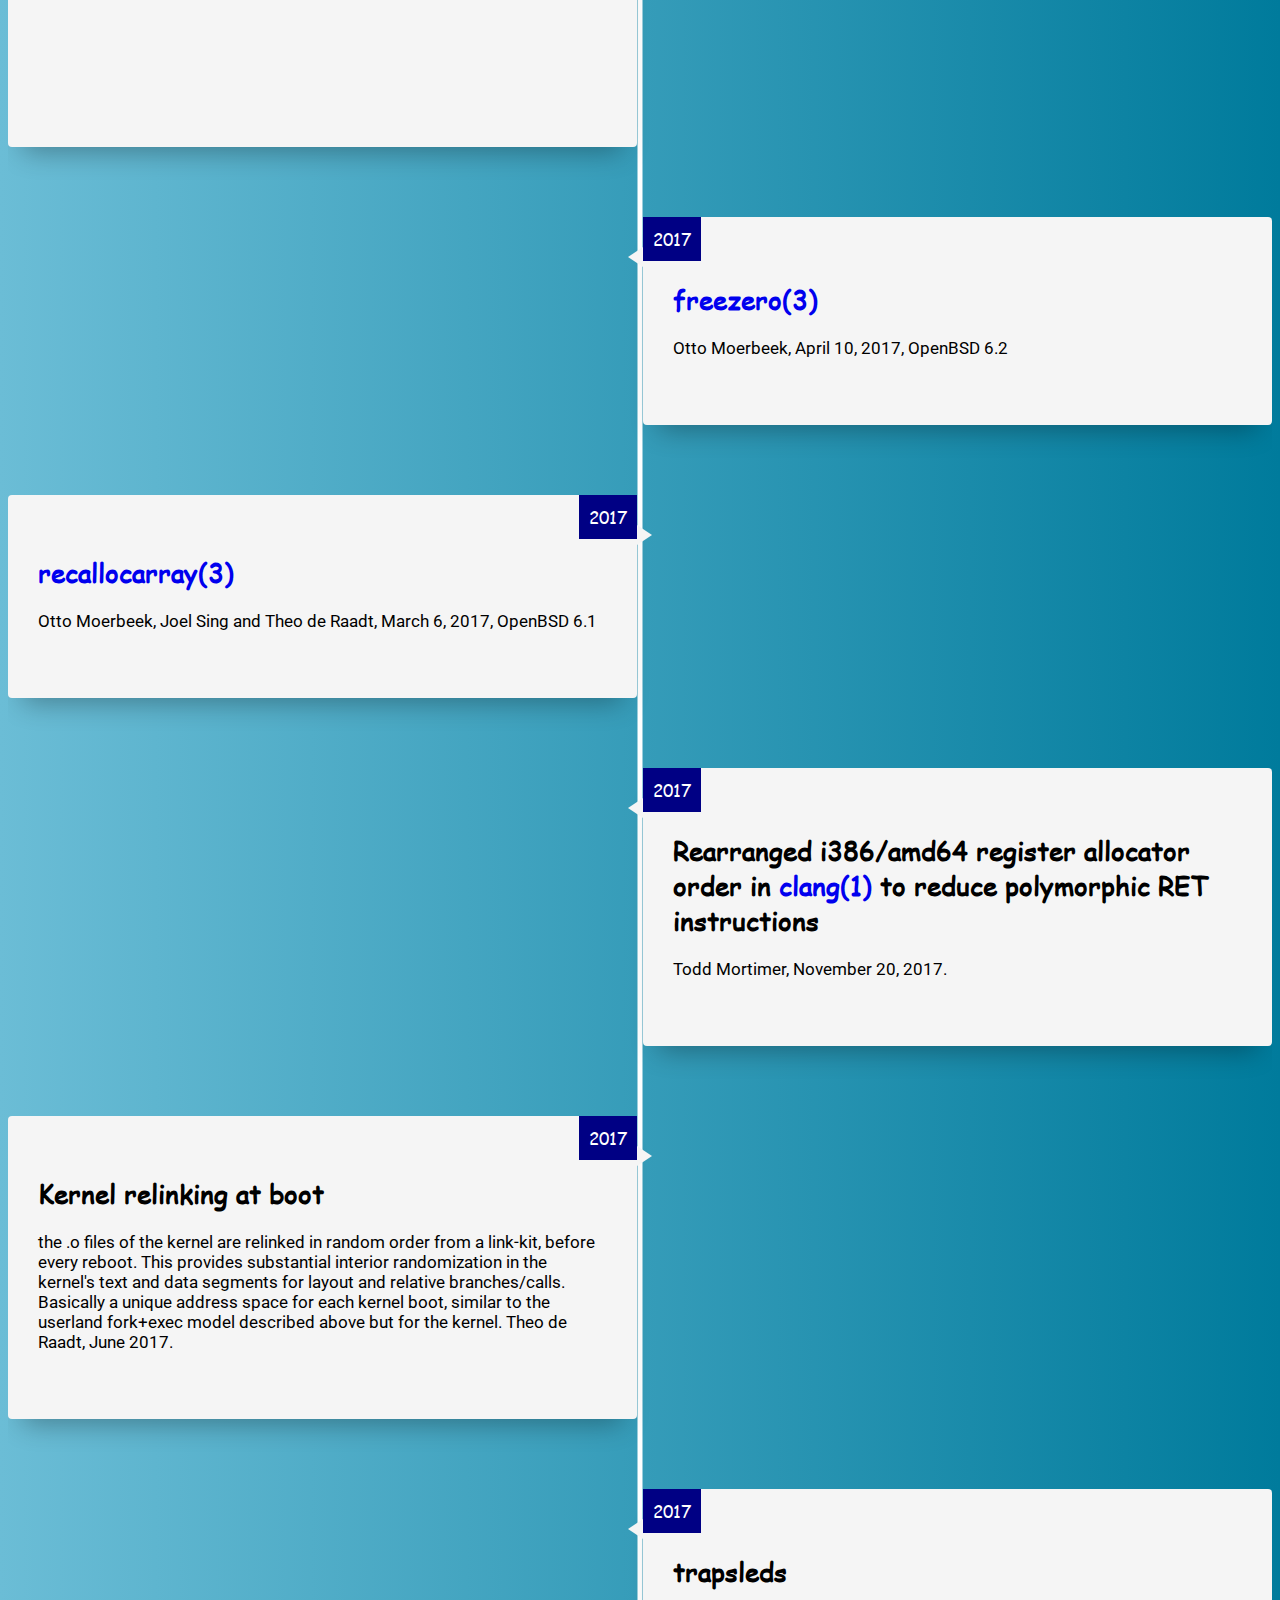
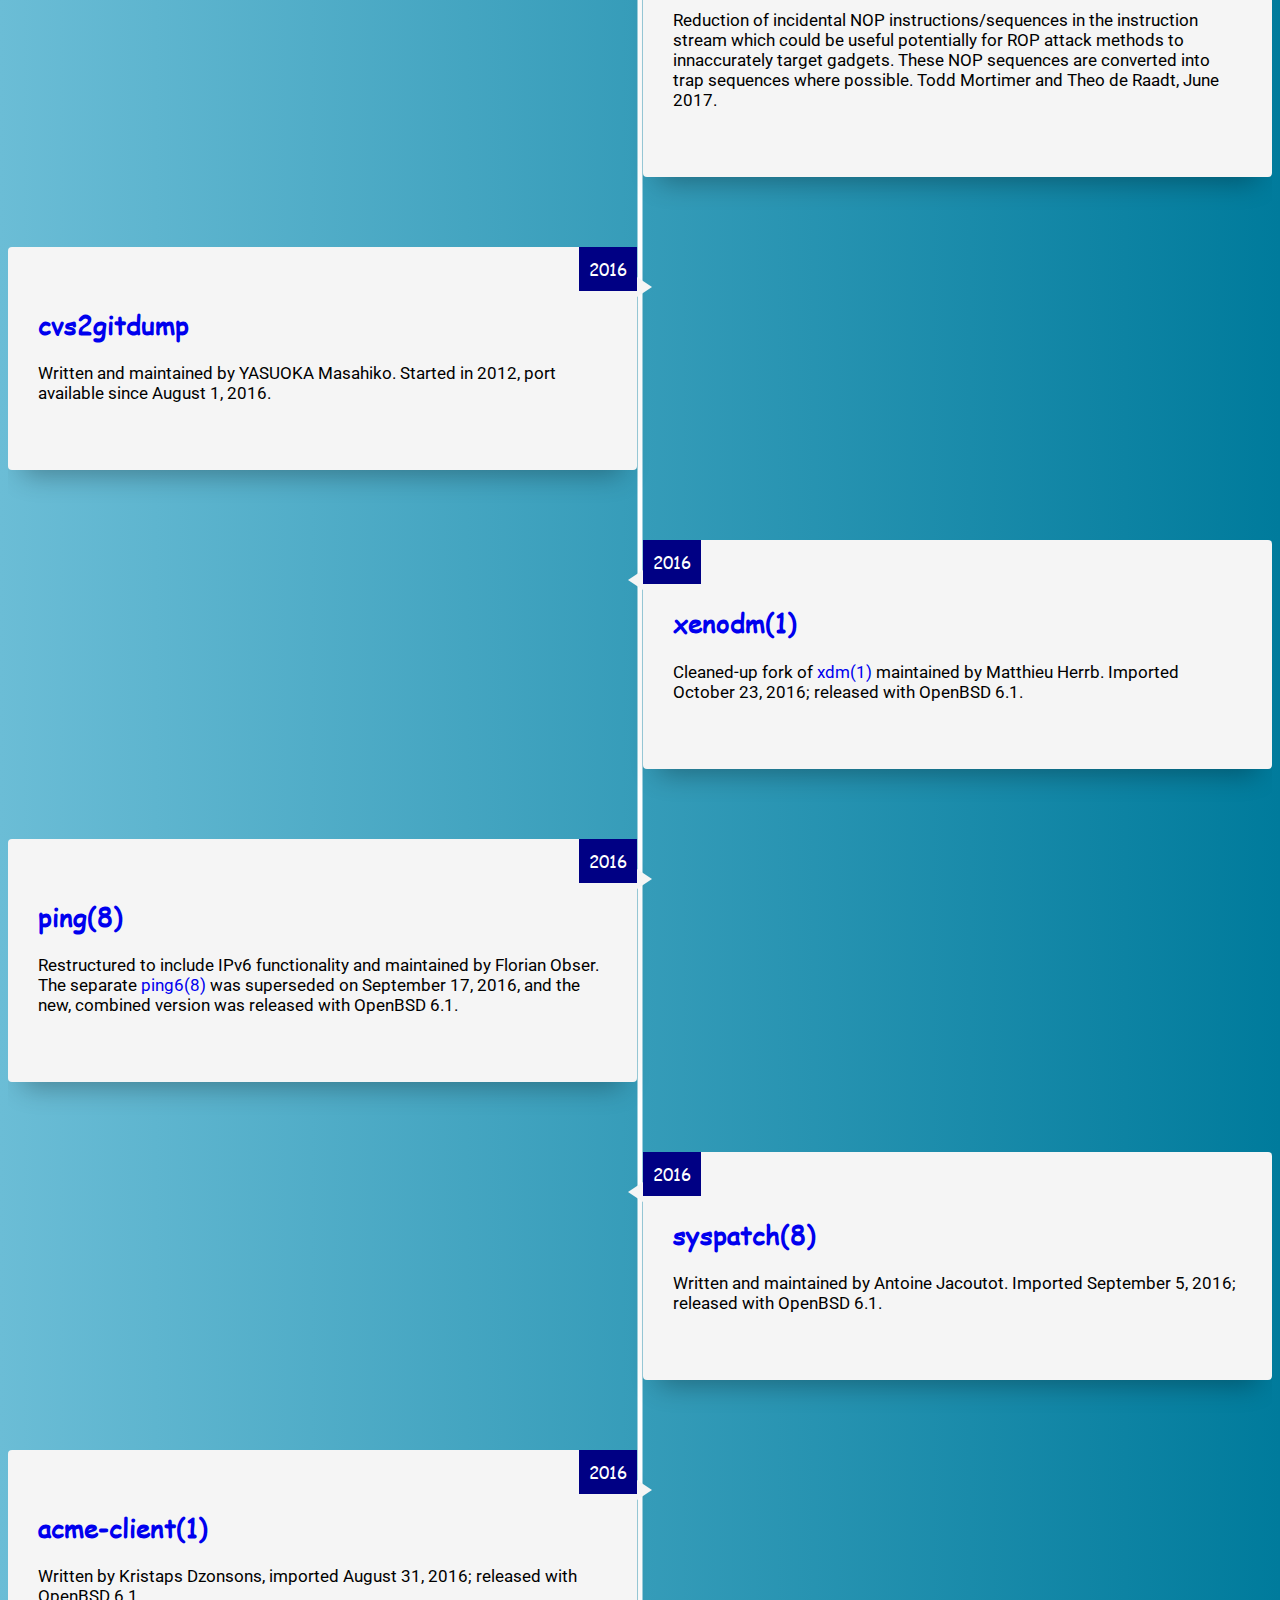
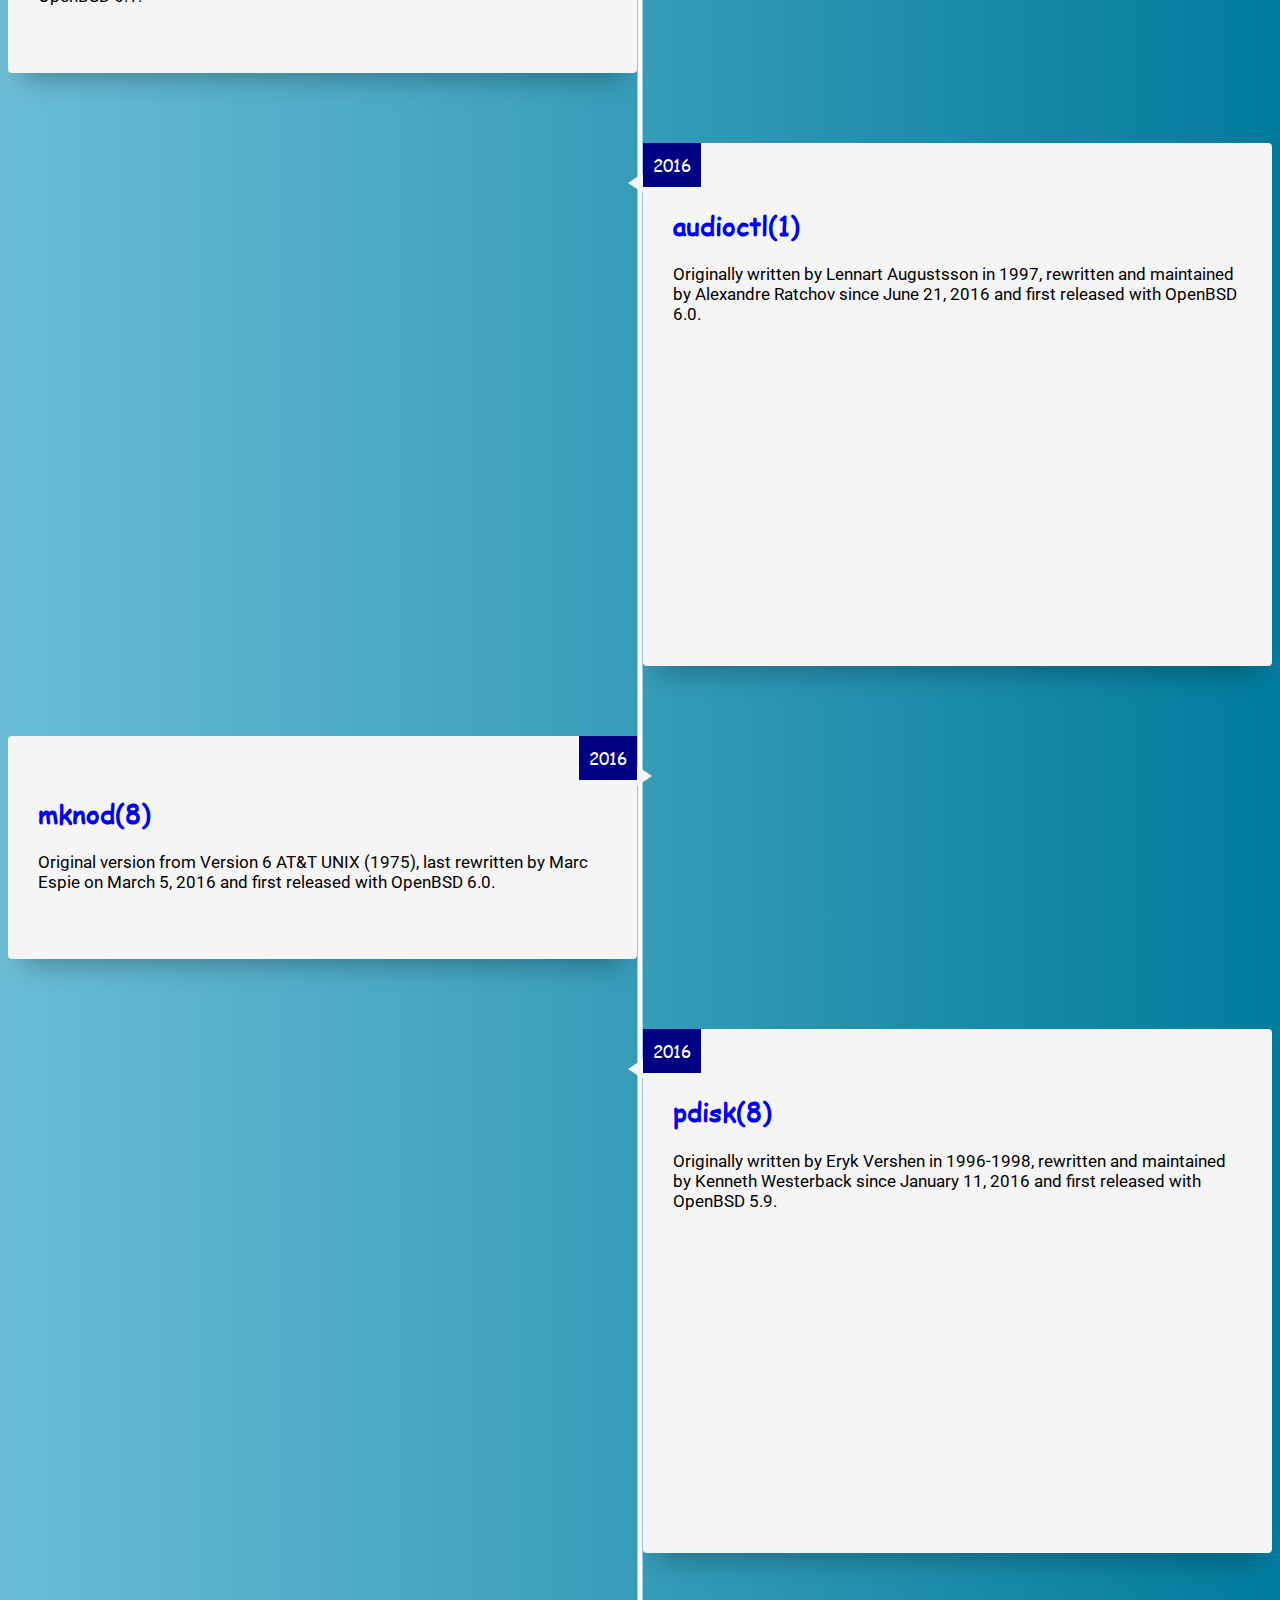
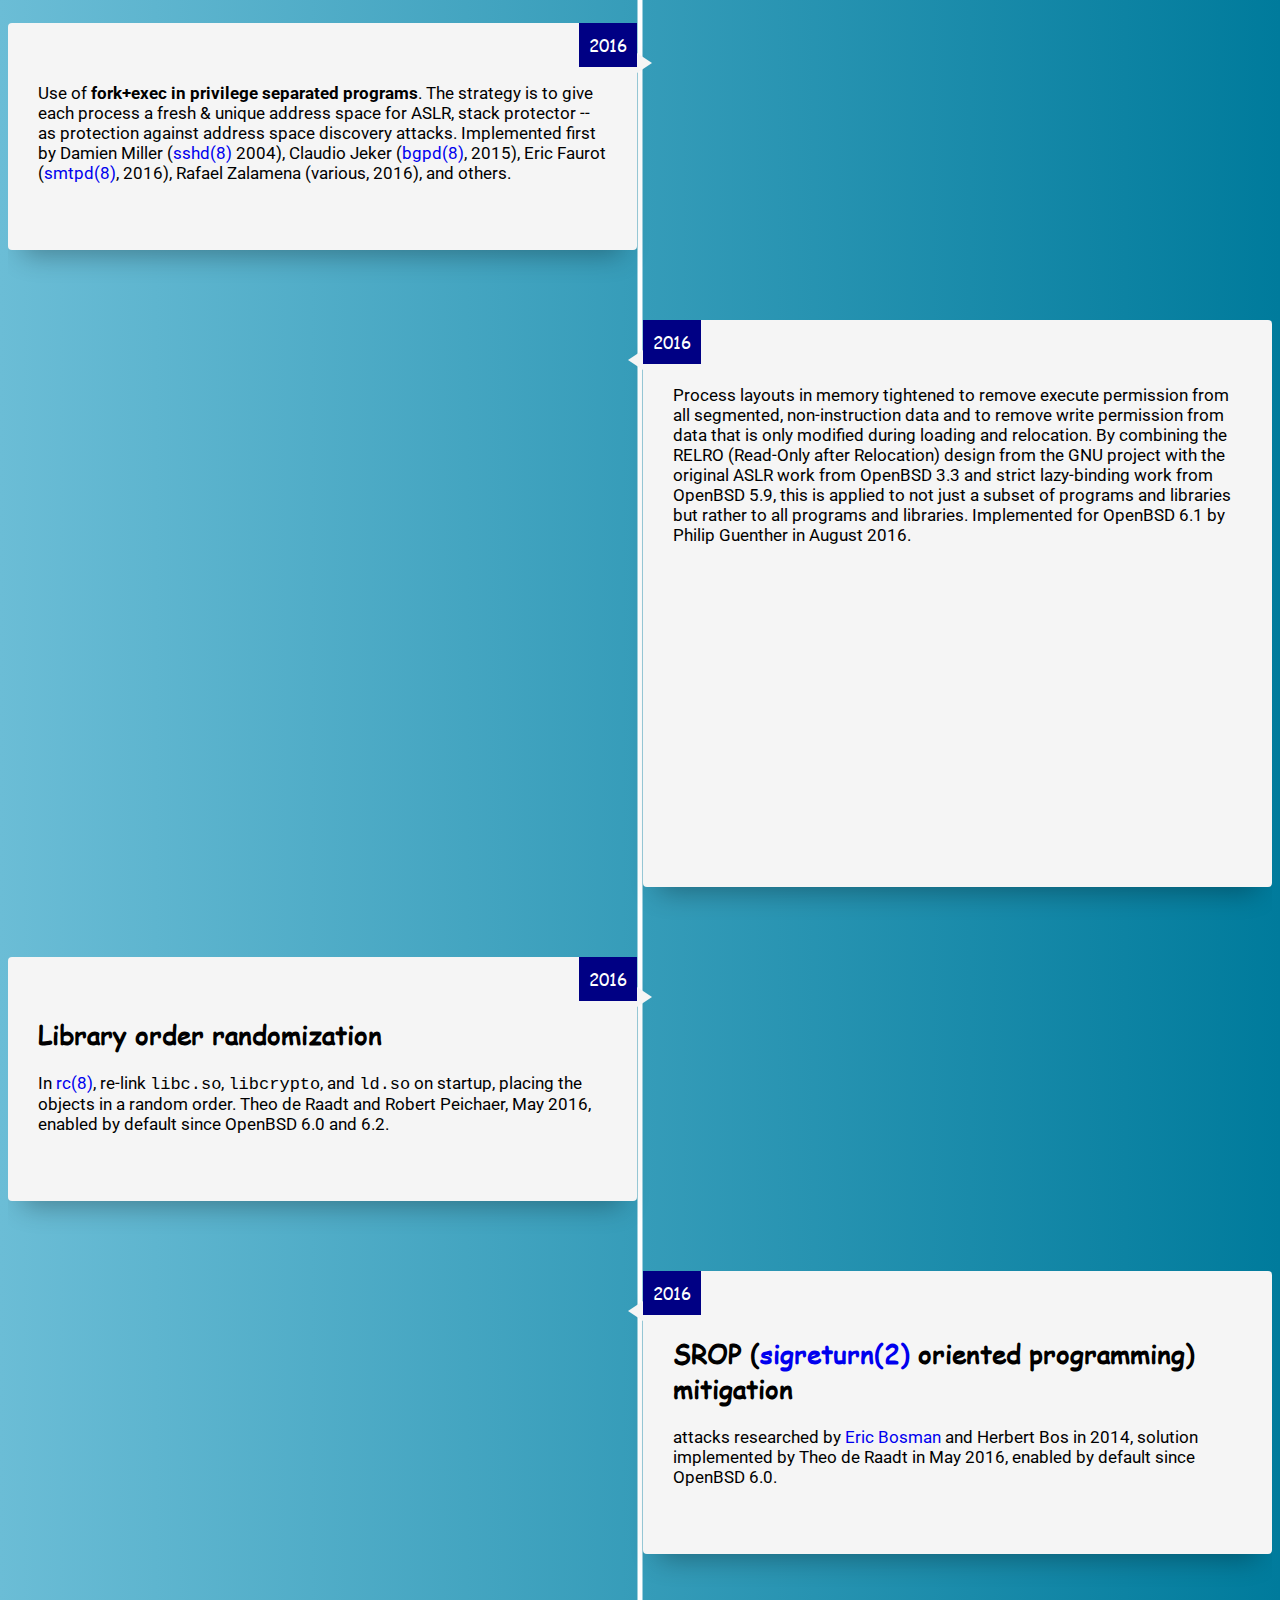
==== commit efcd745b: "Rebuild timeline" ====
--- a/docs/index.html
+++ b/docs/index.html
@@ -68,11 +68,20 @@
       <div class="timeline container" id="timeline">
 <div class="timeline-item animate">
   <div class="timeline-content">
+    <h2></h2>    <p>
+      Mandatory enforcement of indirect branch targets (BTI on arm64,
+        IBT on Intel amd64), unless a linker flag (-Wl,-z,nobtcfi) requests
+        no enforcement.
+
+    </p>    <p>&nbsp;</p>
+  </div>
+</div><div class="timeline-item animate">
+  <div class="timeline-content">
     <h2></h2><time class="date" datetime="2023-01-01T00:00:00Z">2023</time>    <p>
       ld.so and crt0 register the location of the execve(2) stub with
 	the kernel using pinsyscall(2), after which the kernel only accepts
 	an execve call from that specific location. Theo de Raadt, Feb 2023.
-
+    
     </p>    <p>&nbsp;</p>
   </div>
 </div><div class="timeline-item animate">
@@ -183,7 +192,8 @@
   <div class="timeline-content">
     <h2><a href="https://man.openbsd.org/rpki-client.8">rpki-client(8)</a></h2><time class="date" datetime="2019-01-01T00:00:00Z">2019</time>    <p>
       
-        Written by Kristaps Dzonsons, maintained by Claudio Jeker.
+        Written by Kristaps Dzonsons; maintained by Claudio Jeker,
+        Theo Buehler, and Job Snijders.
         Imported June 17, 2019; released with OpenBSD 6.7.
     
     </p><div class="timeline-image">
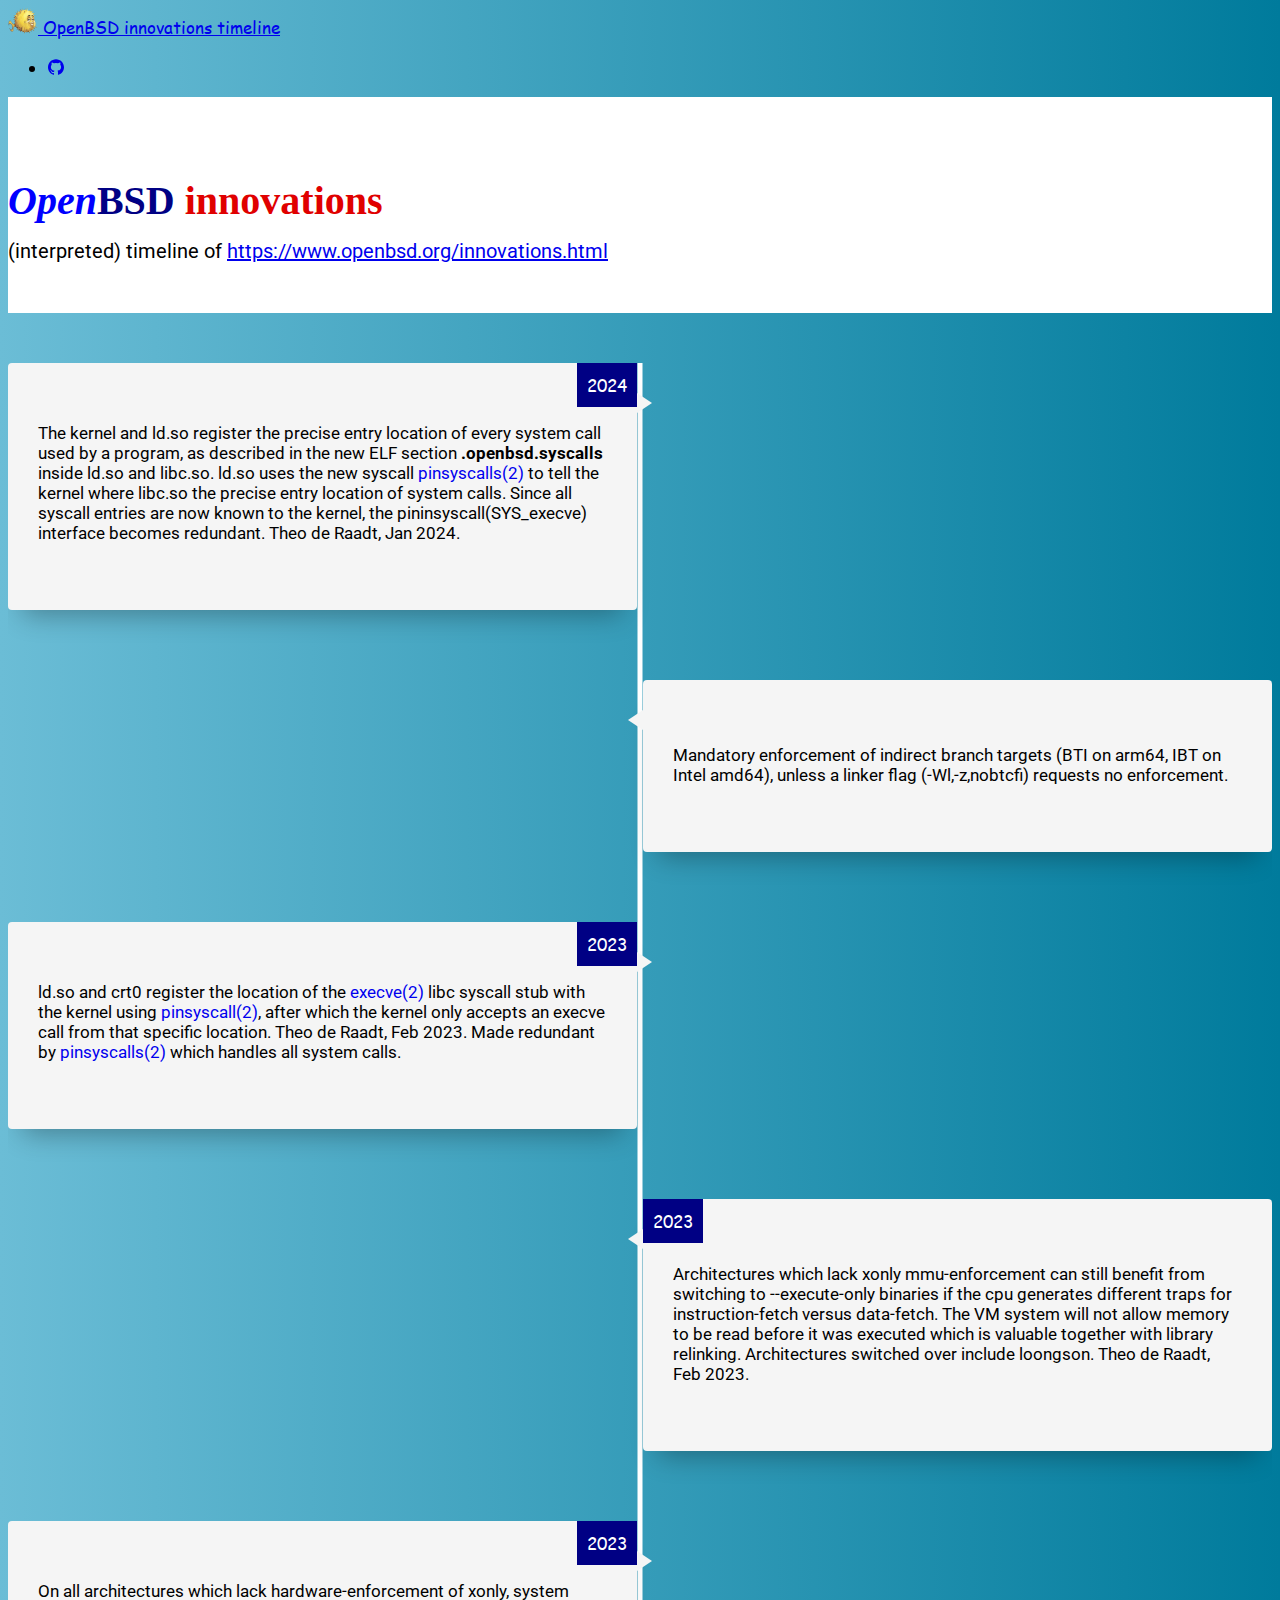
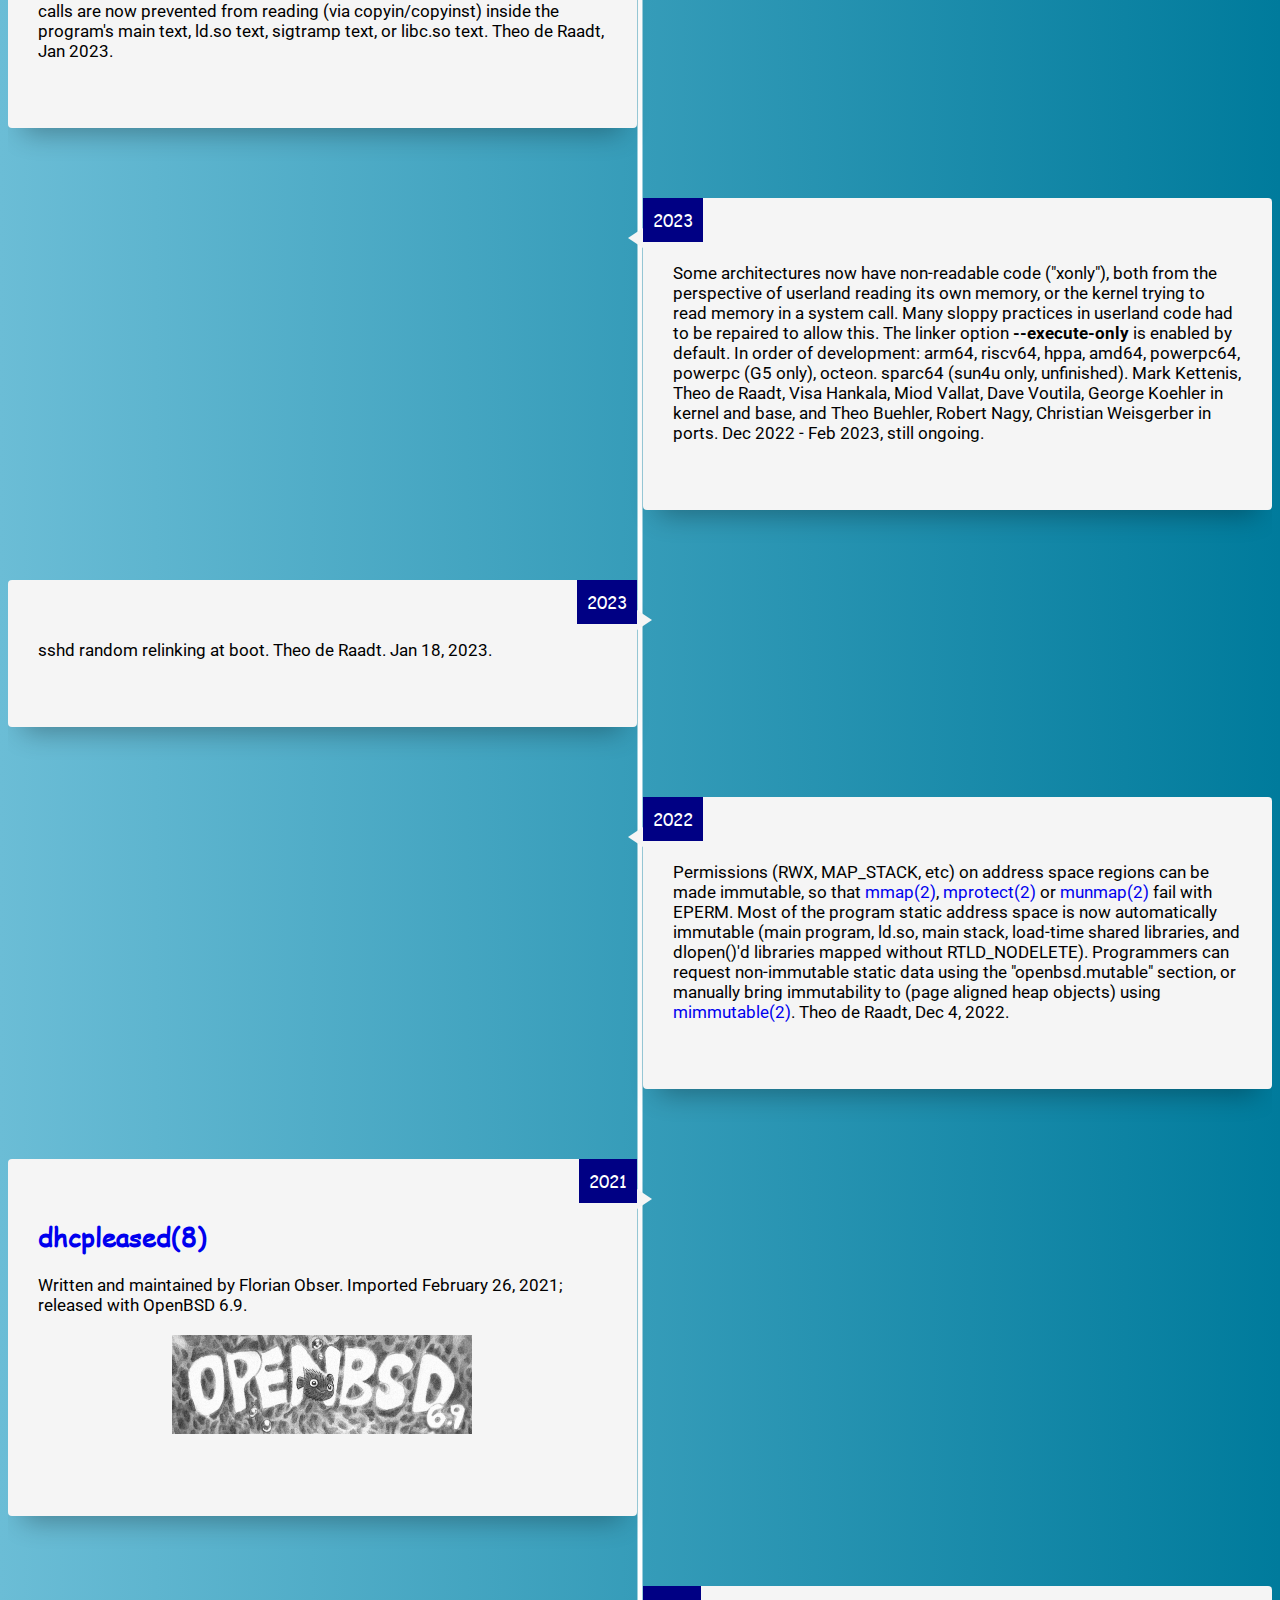
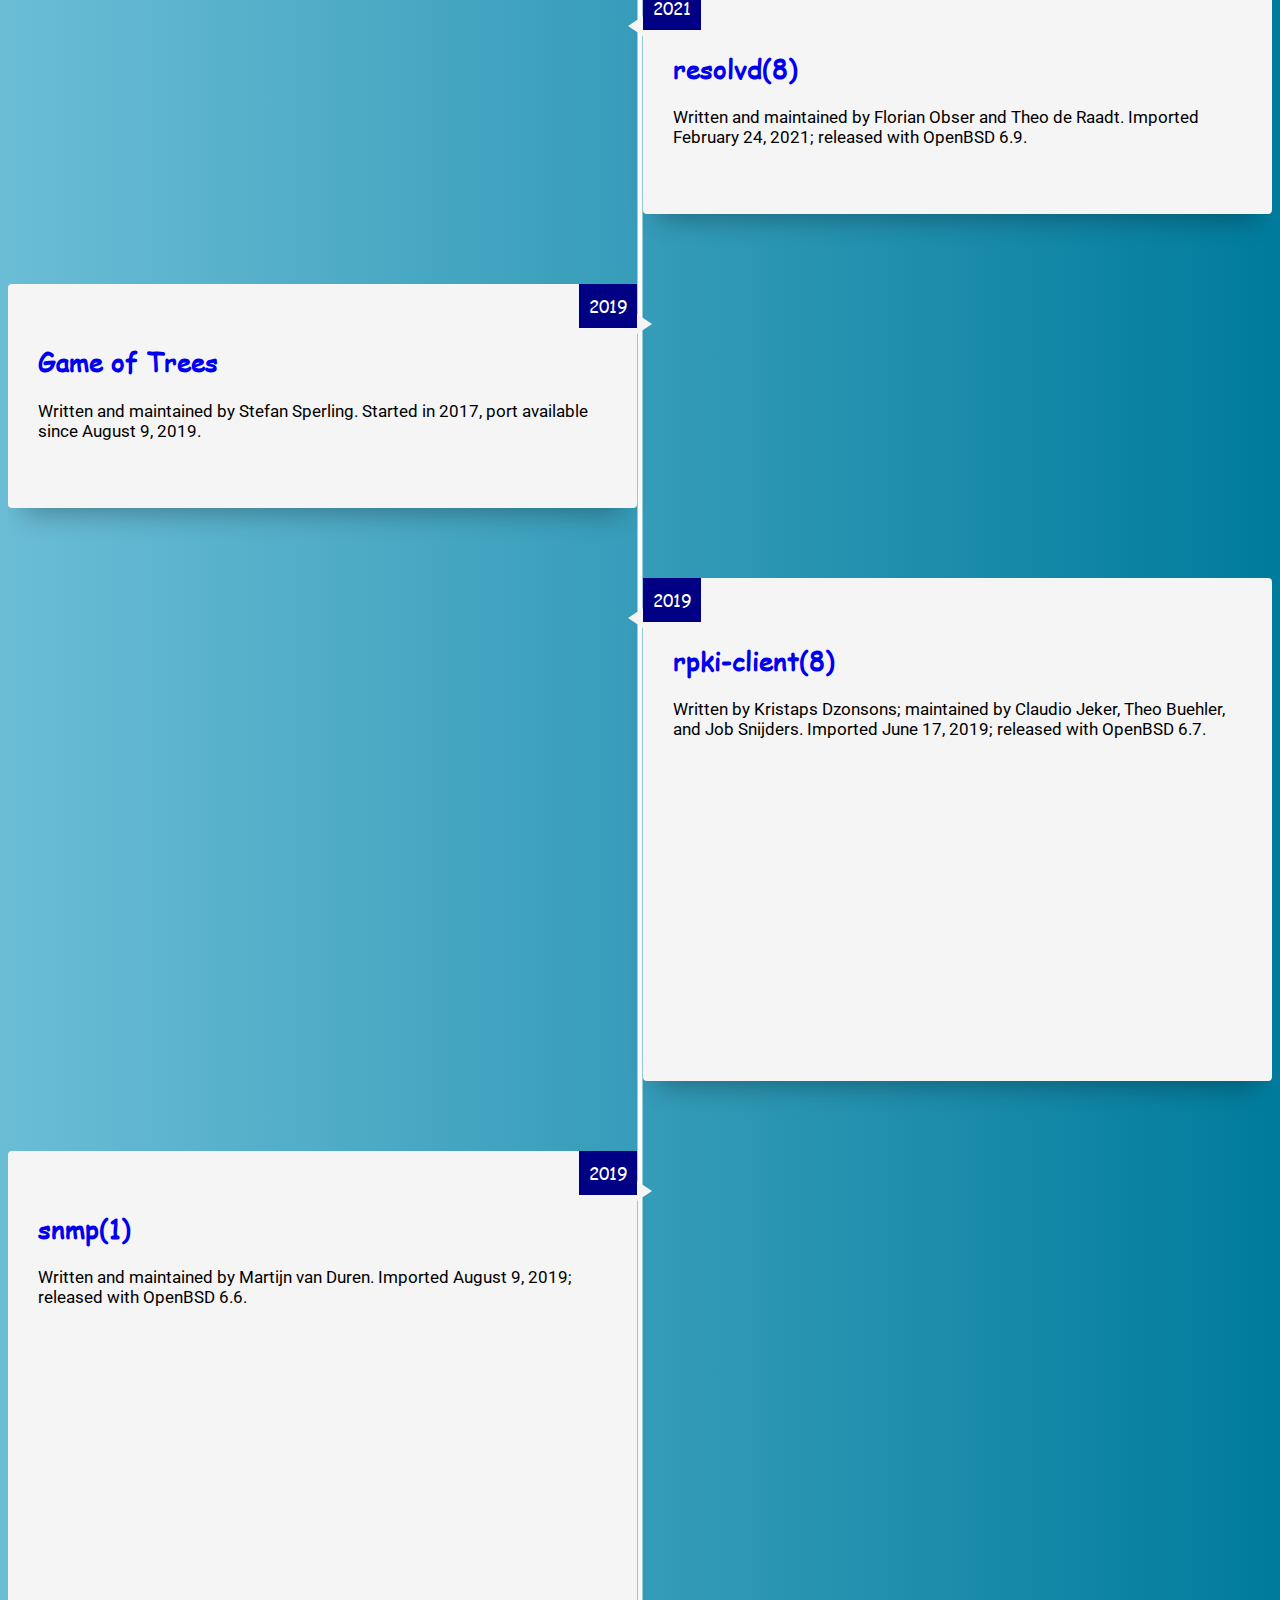
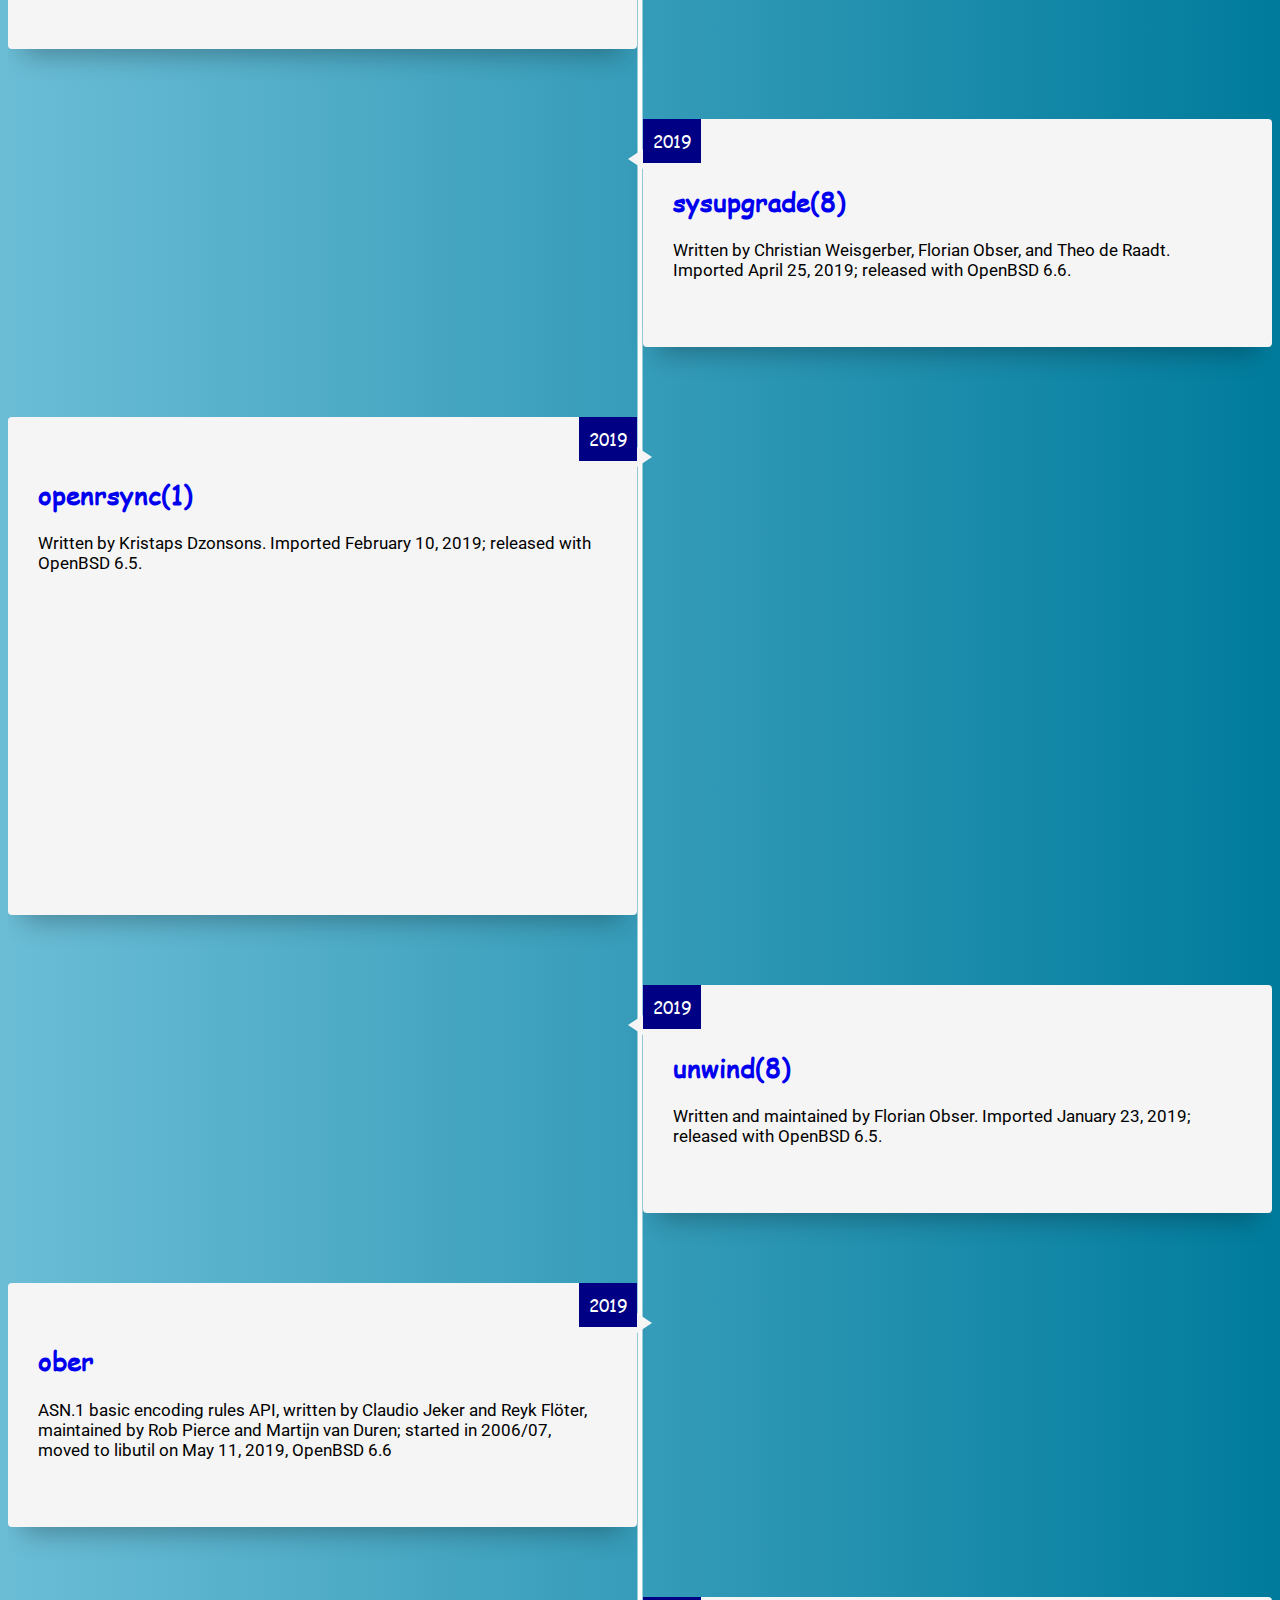
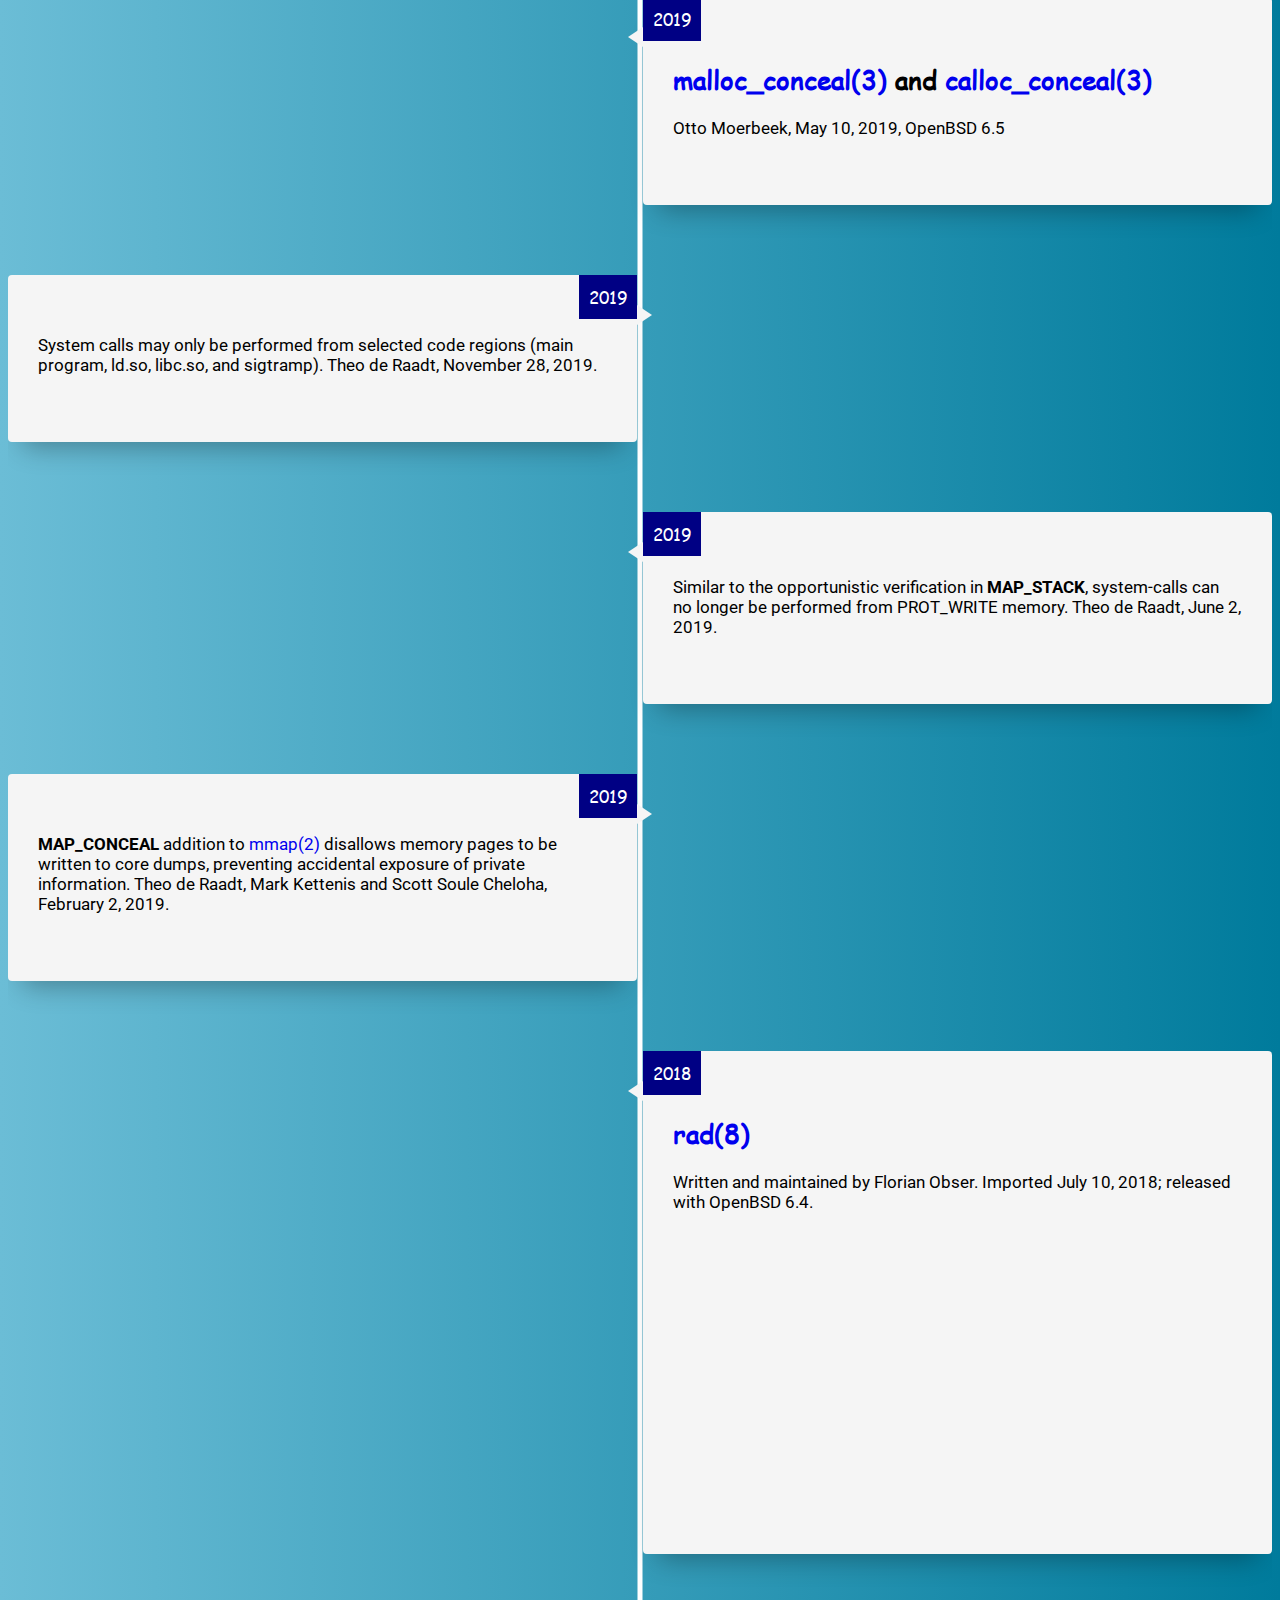
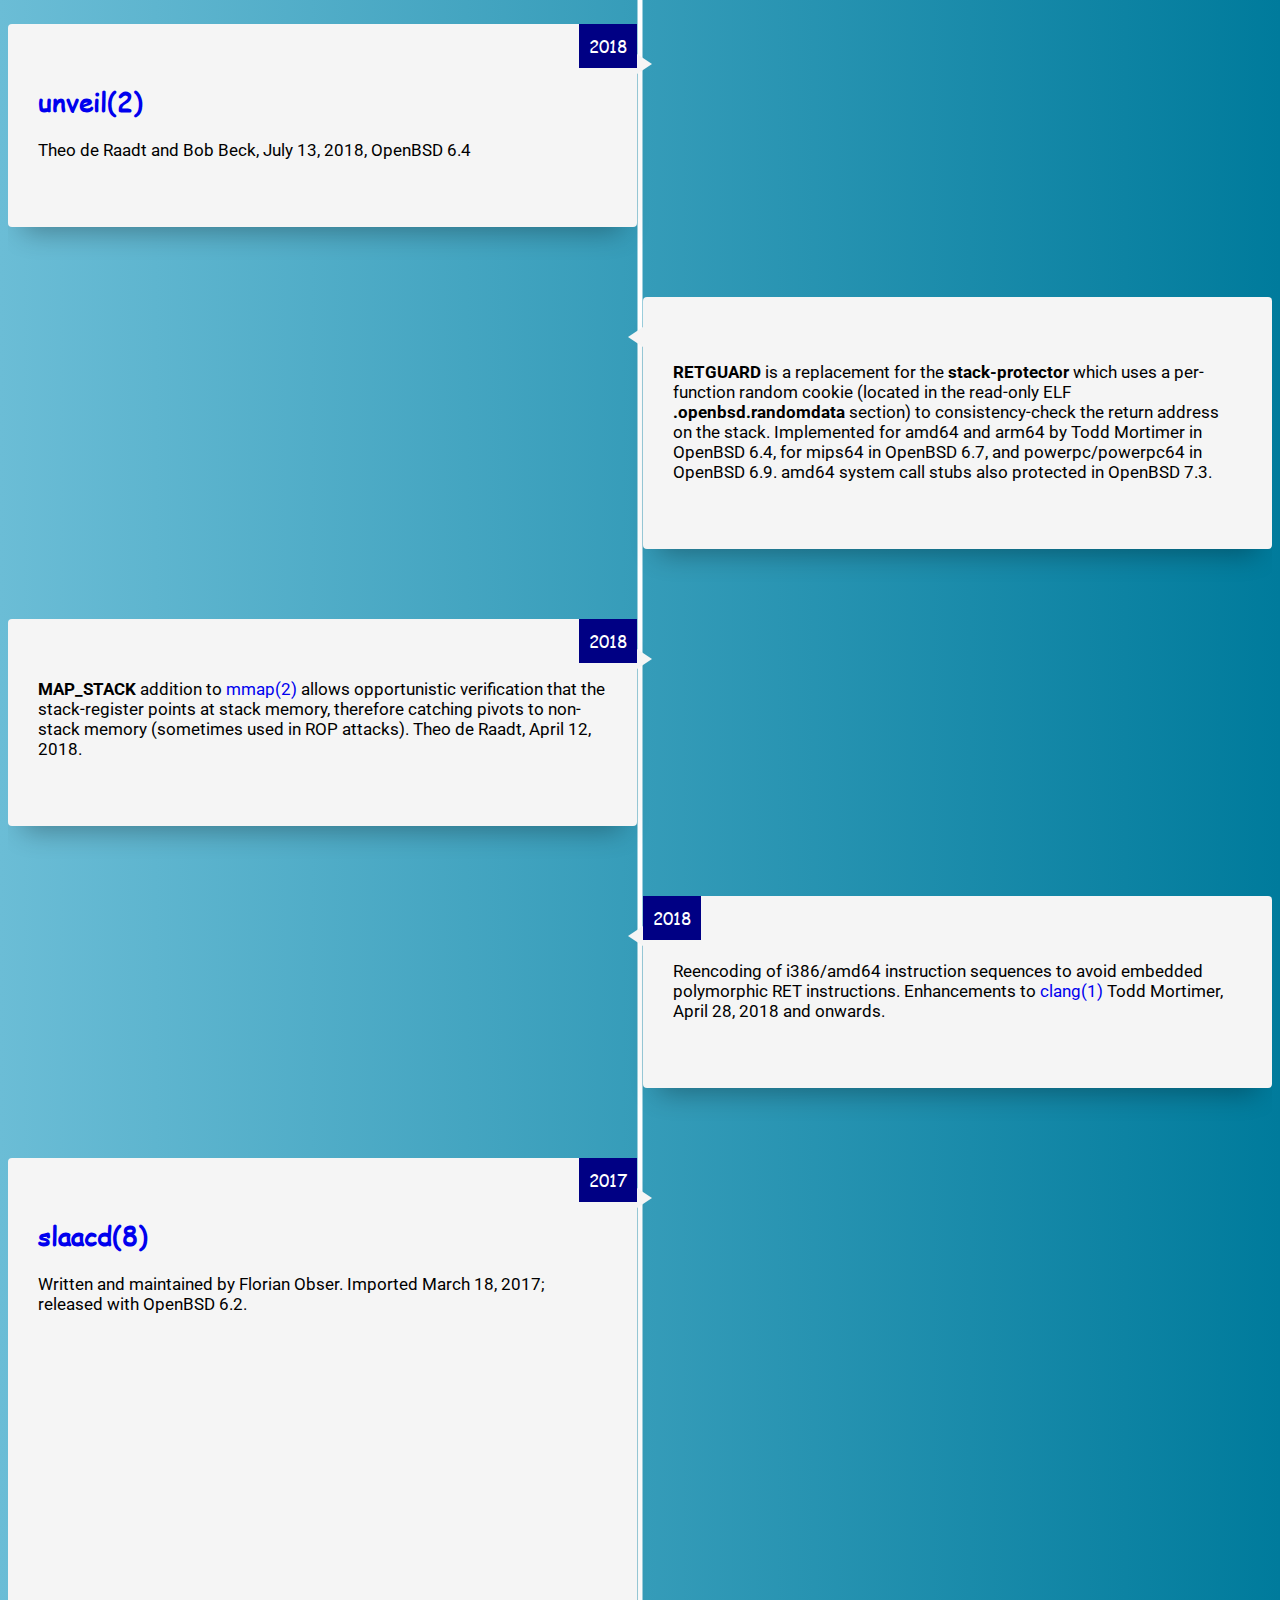
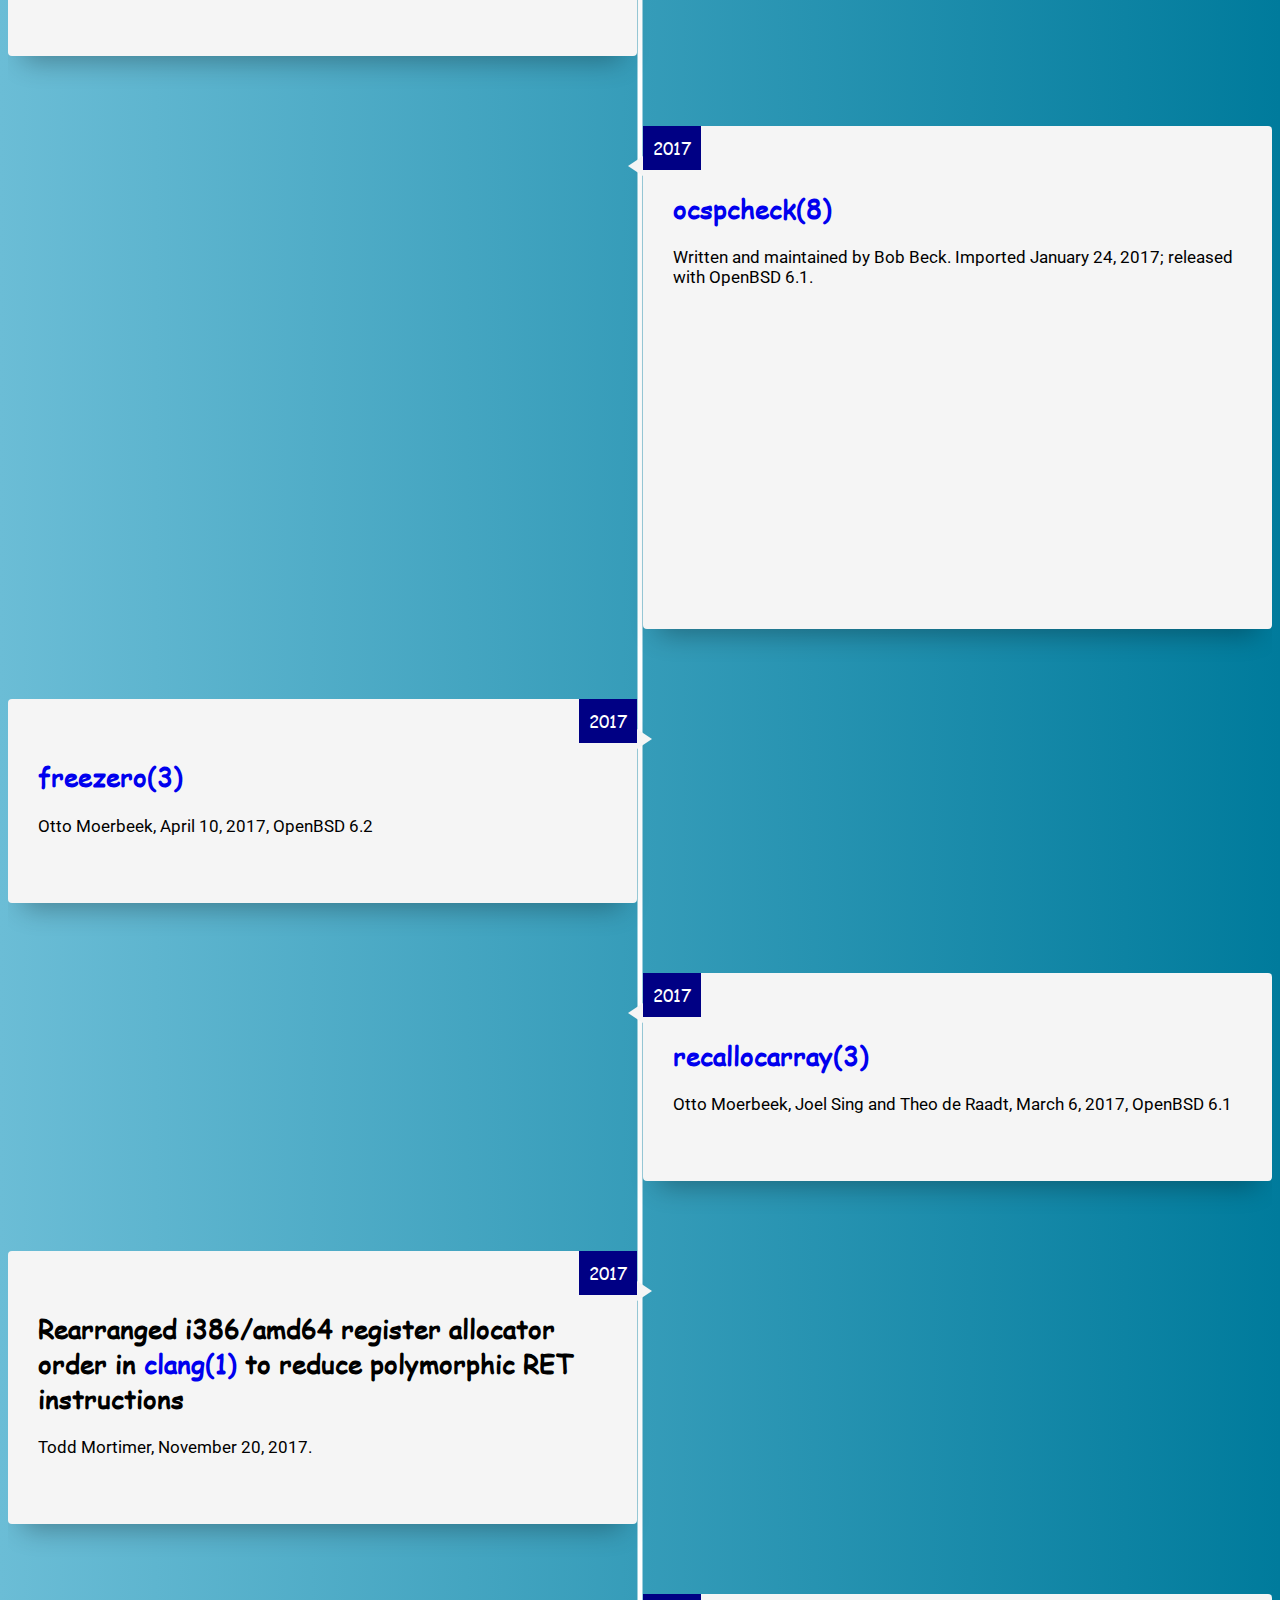
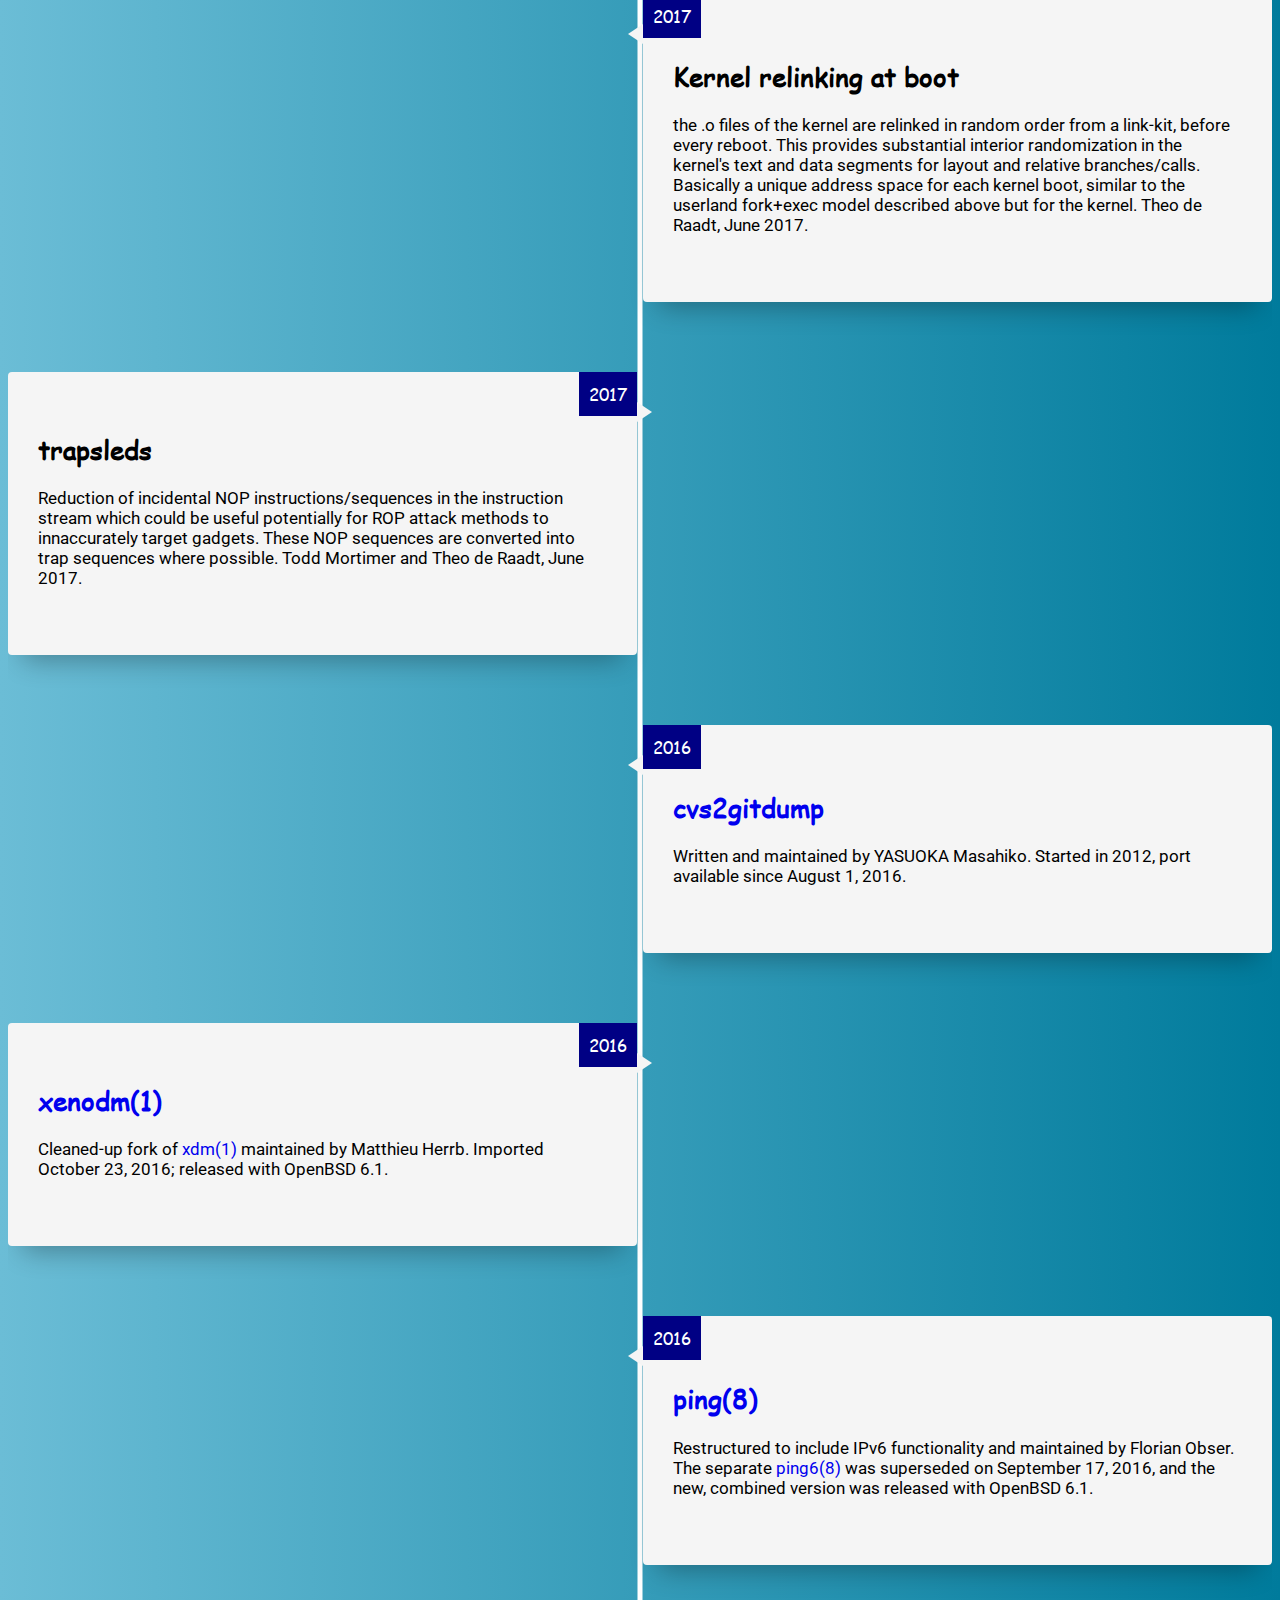
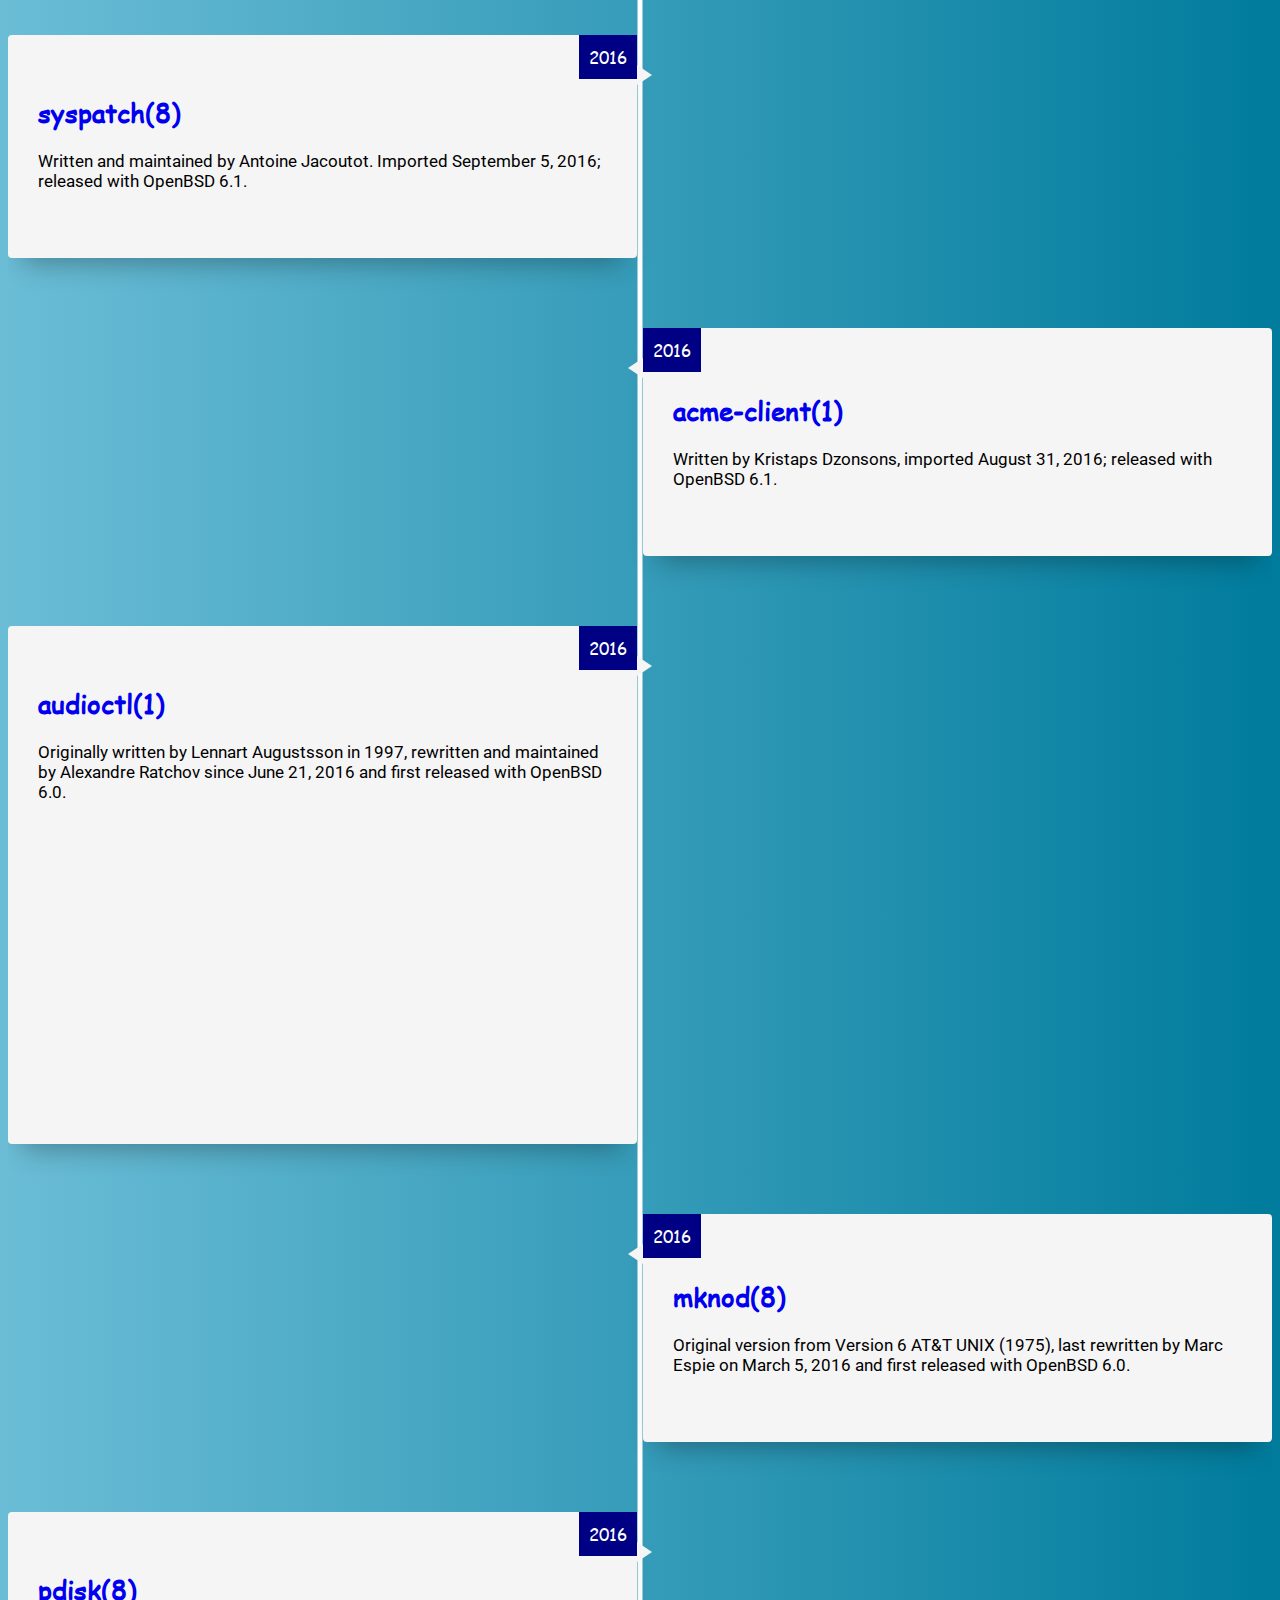
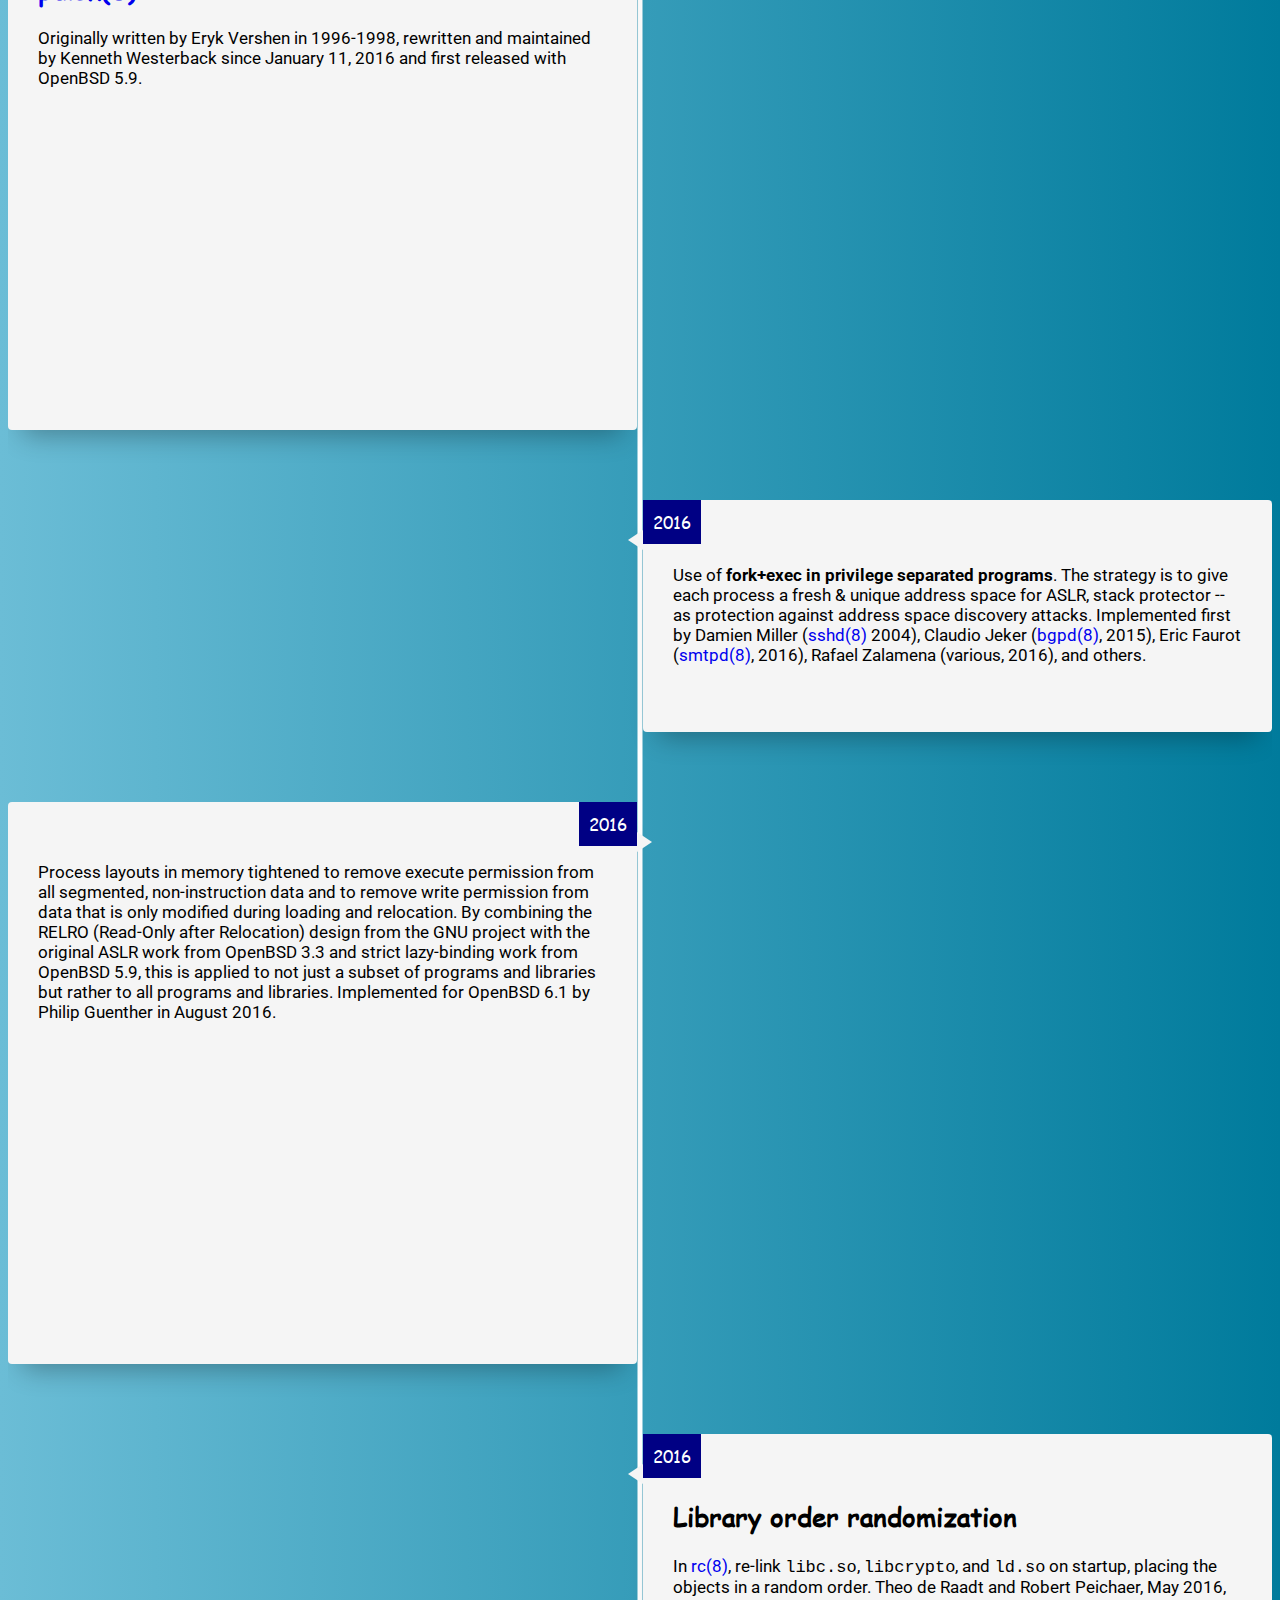
==== commit e2de512d: "Rebuild timeline" ====
--- a/docs/index.html
+++ b/docs/index.html
@@ -68,19 +68,39 @@
       <div class="timeline container" id="timeline">
 <div class="timeline-item animate">
   <div class="timeline-content">
+    <h2></h2><time class="date" datetime="2024-01-01T00:00:00Z">2024</time>    <p>
+      The kernel and ld.so register the precise entry location of
+	every system call used by a program, as described in the
+	new ELF section <b>.openbsd.syscalls</b> inside ld.so and
+	libc.so.  ld.so uses the new syscall
+        <a href="https://man.openbsd.org/pinsyscalls.2">pinsyscalls(2)</a>
+        to tell the kernel where libc.so the precise entry location
+	of system calls.  Since all syscall entries are now known
+	to the kernel, the pininsyscall(SYS_execve) interface  becomes
+	redundant. Theo de Raadt, Jan 2024.
+
+    </p>    <p>&nbsp;</p>
+  </div>
+</div><div class="timeline-item animate">
+  <div class="timeline-content">
     <h2></h2>    <p>
       Mandatory enforcement of indirect branch targets (BTI on arm64,
         IBT on Intel amd64), unless a linker flag (-Wl,-z,nobtcfi) requests
         no enforcement.
-
+    
     </p>    <p>&nbsp;</p>
   </div>
 </div><div class="timeline-item animate">
   <div class="timeline-content">
     <h2></h2><time class="date" datetime="2023-01-01T00:00:00Z">2023</time>    <p>
-      ld.so and crt0 register the location of the execve(2) stub with
-	the kernel using pinsyscall(2), after which the kernel only accepts
-	an execve call from that specific location. Theo de Raadt, Feb 2023.
+      ld.so and crt0 register the location of the
+        <a href="https://man.openbsd.org/execve.2">execve(2)</a>
+	libc syscall stub with the kernel using
+        <a href="https://man.openbsd.org/pinsyscall.2">pinsyscall(2)</a>,
+	after which the kernel only accepts an execve call from that
+	specific location. Theo de Raadt, Feb 2023. Made redundant by
+        <a href="https://man.openbsd.org/pinsyscalls.2">pinsyscalls(2)</a>
+        which handles all system calls.
     
     </p>    <p>&nbsp;</p>
   </div>
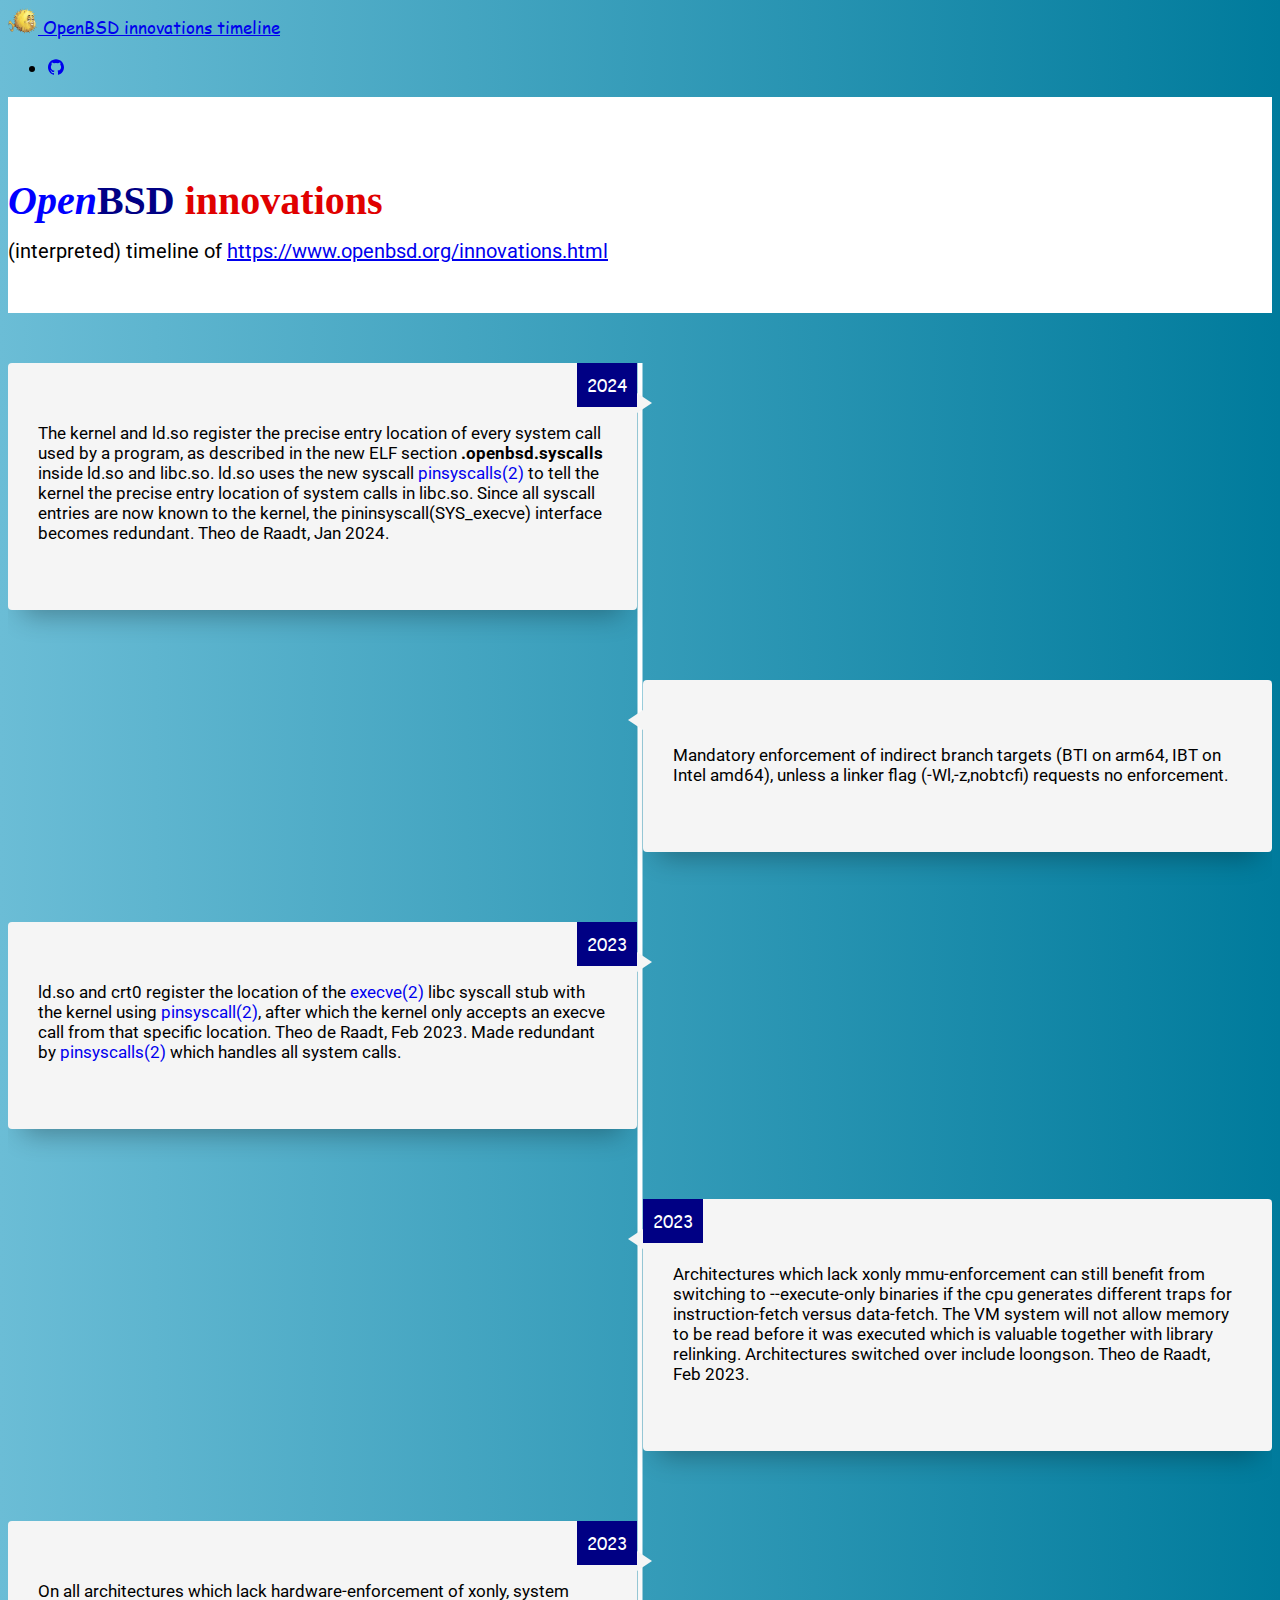
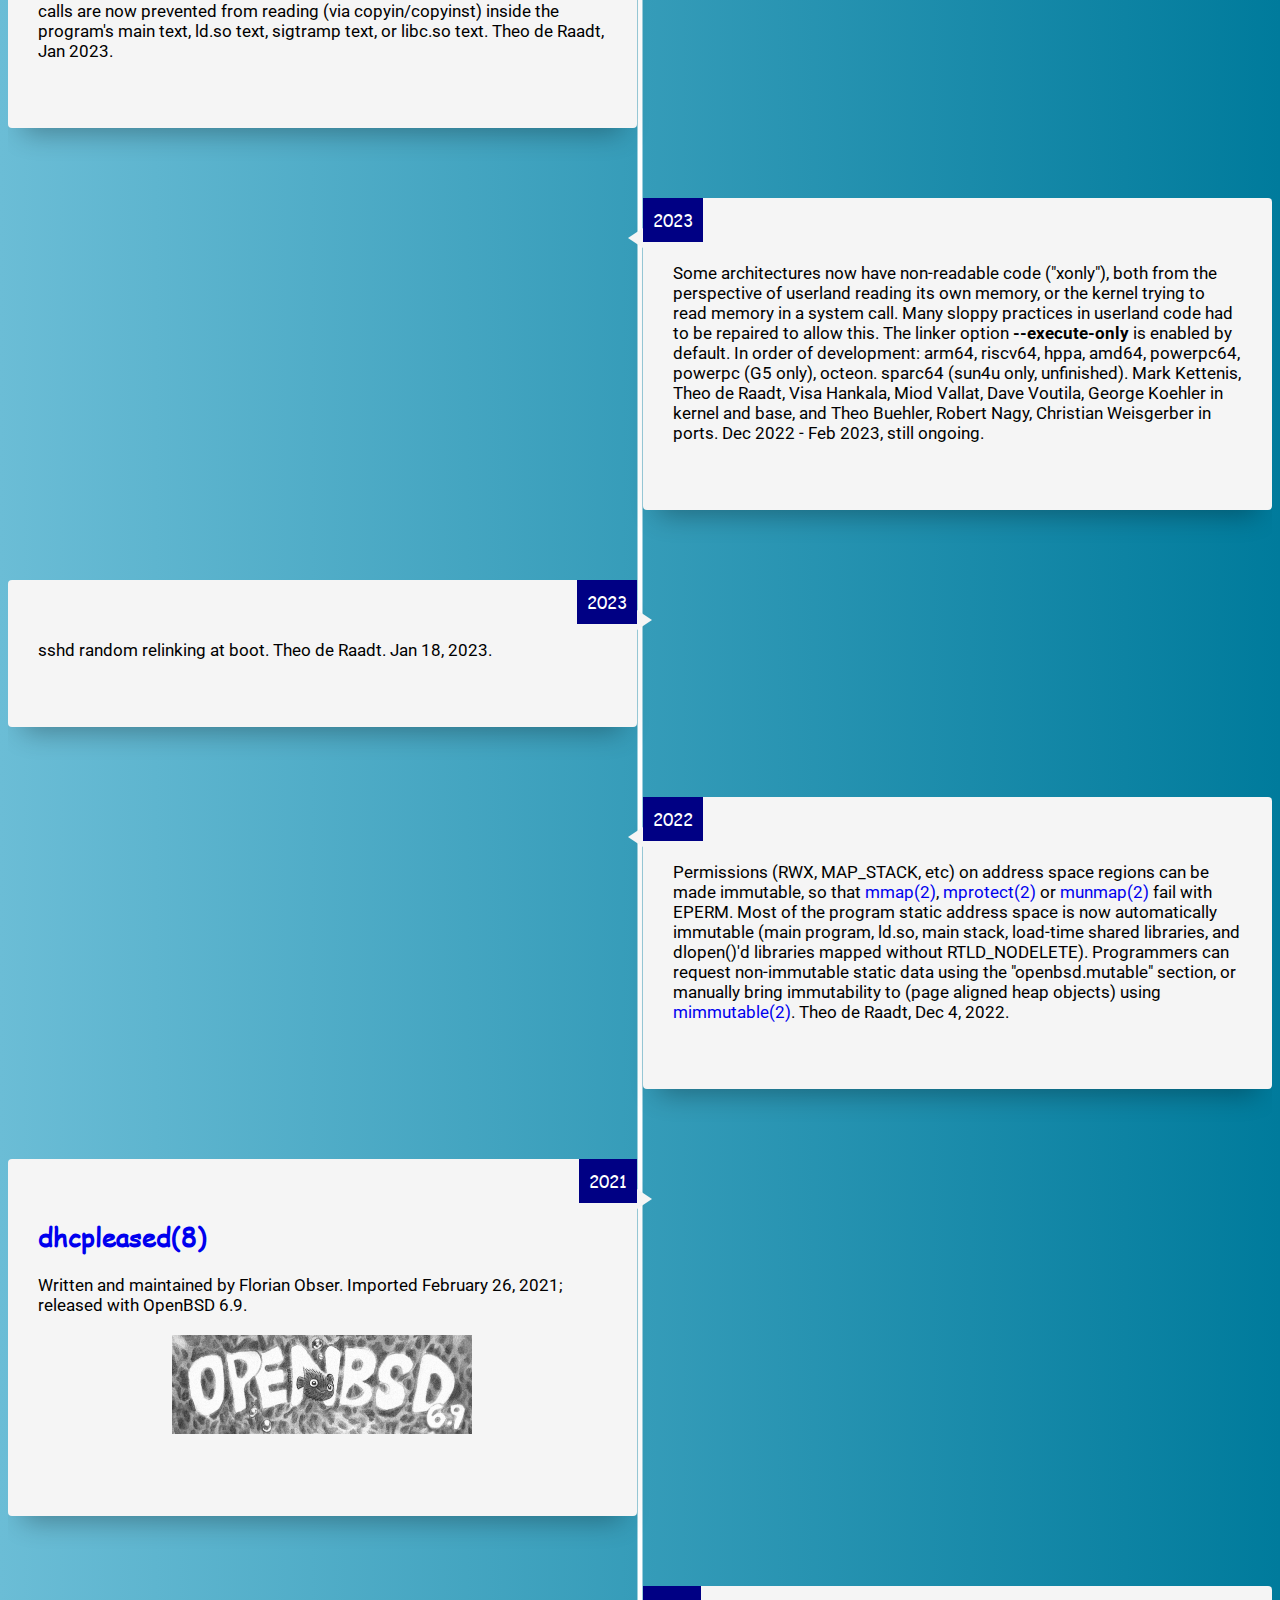
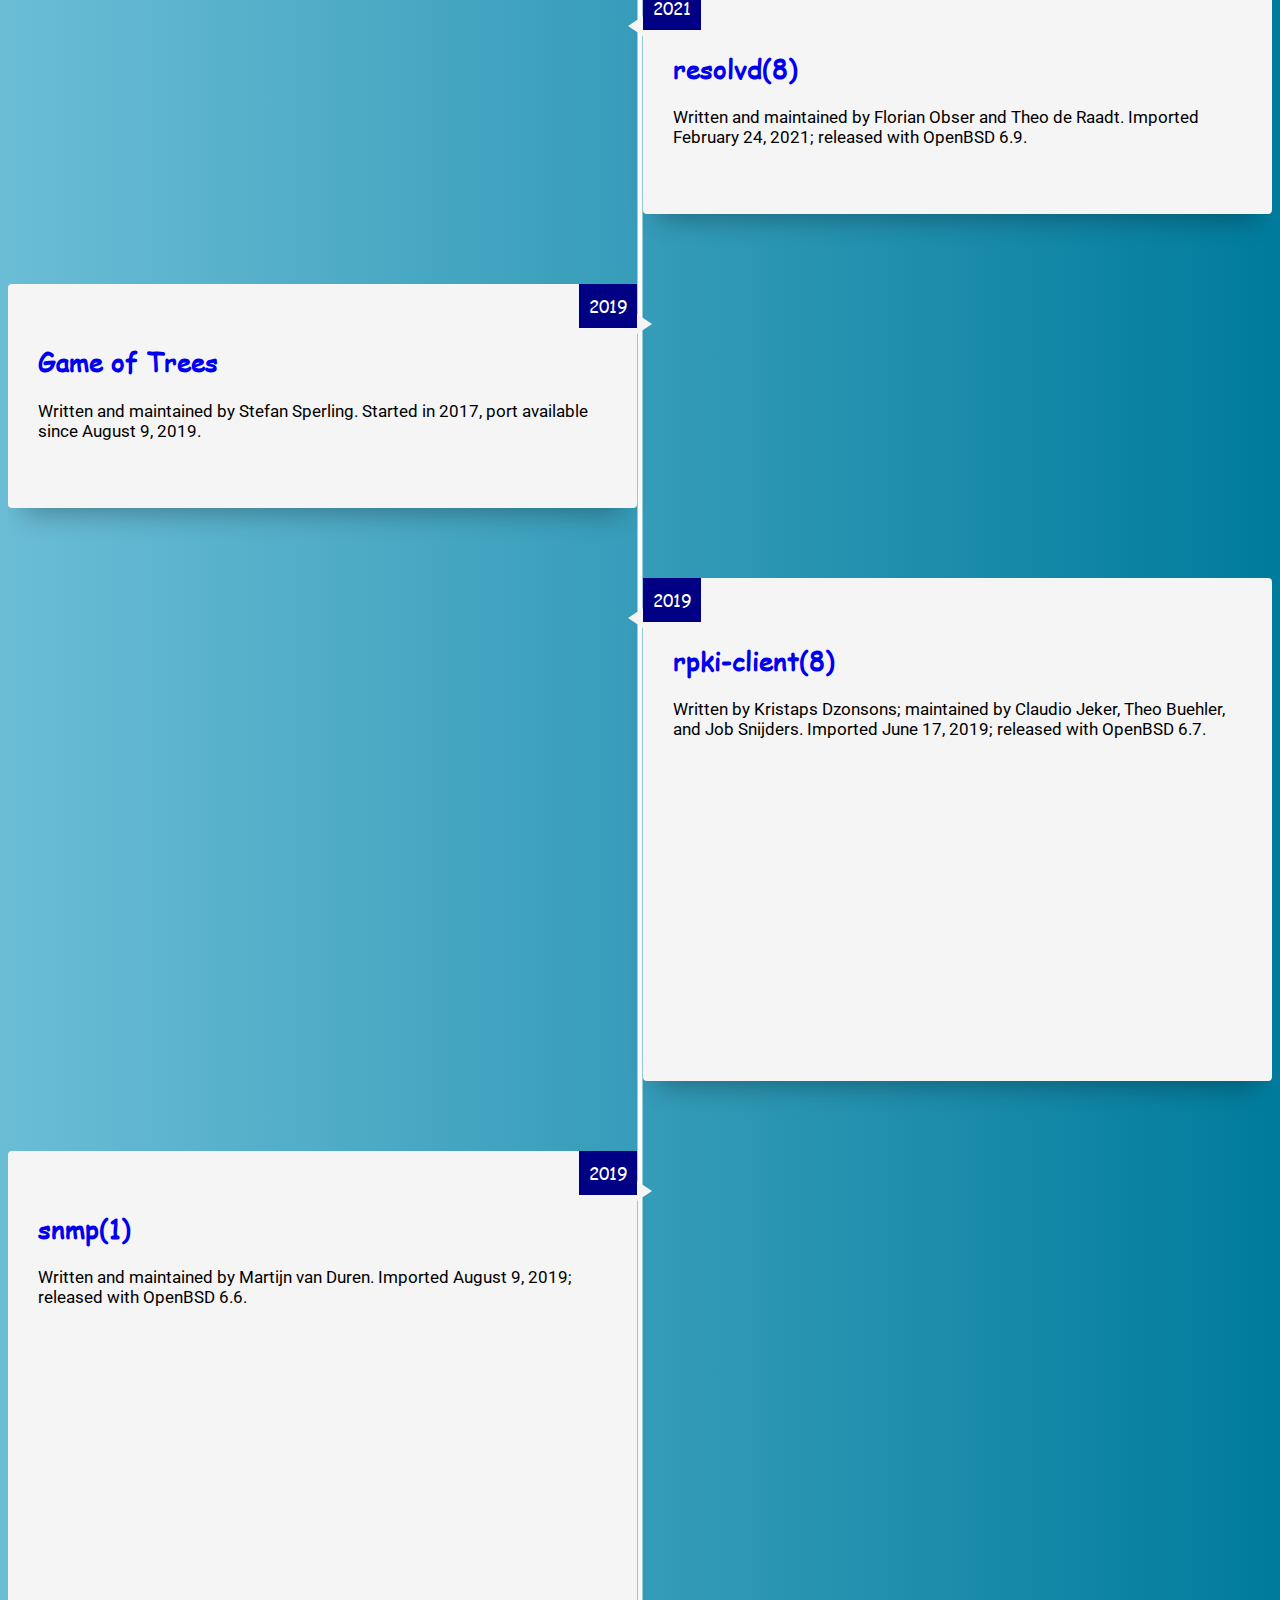
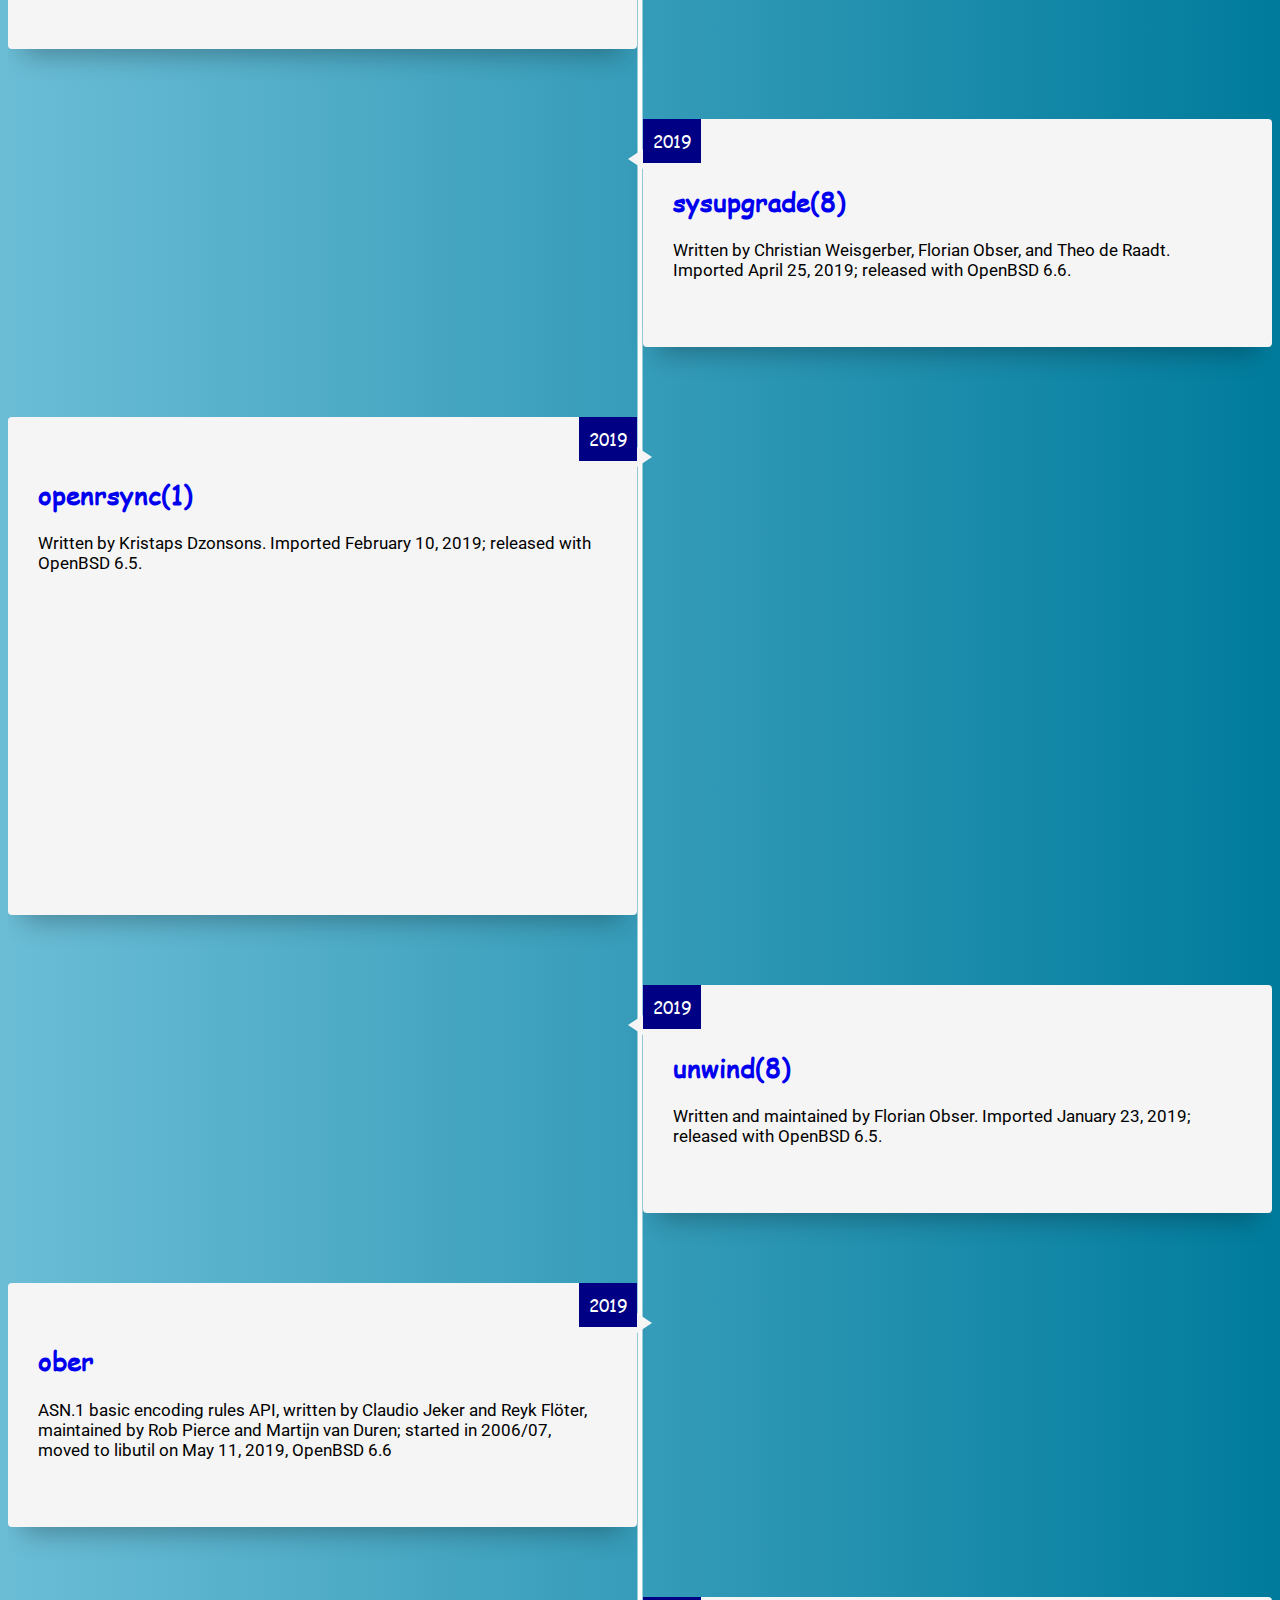
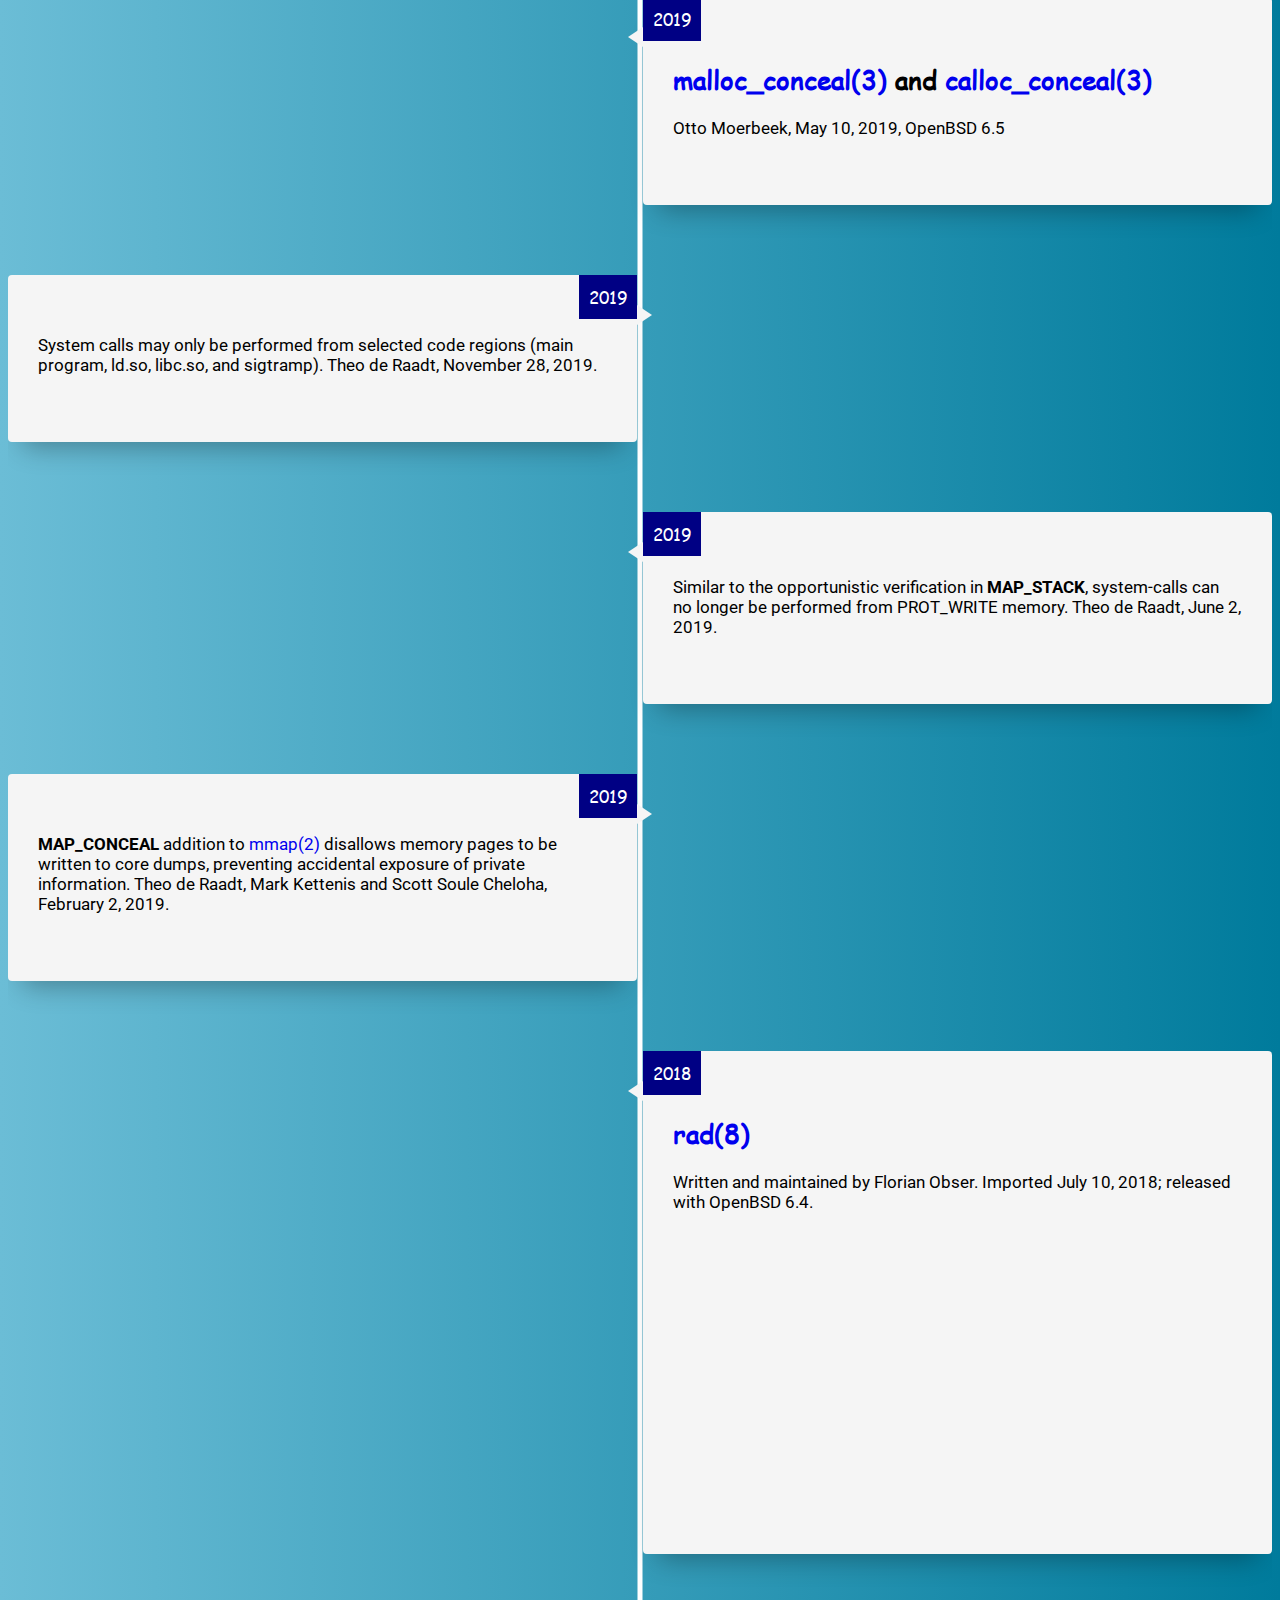
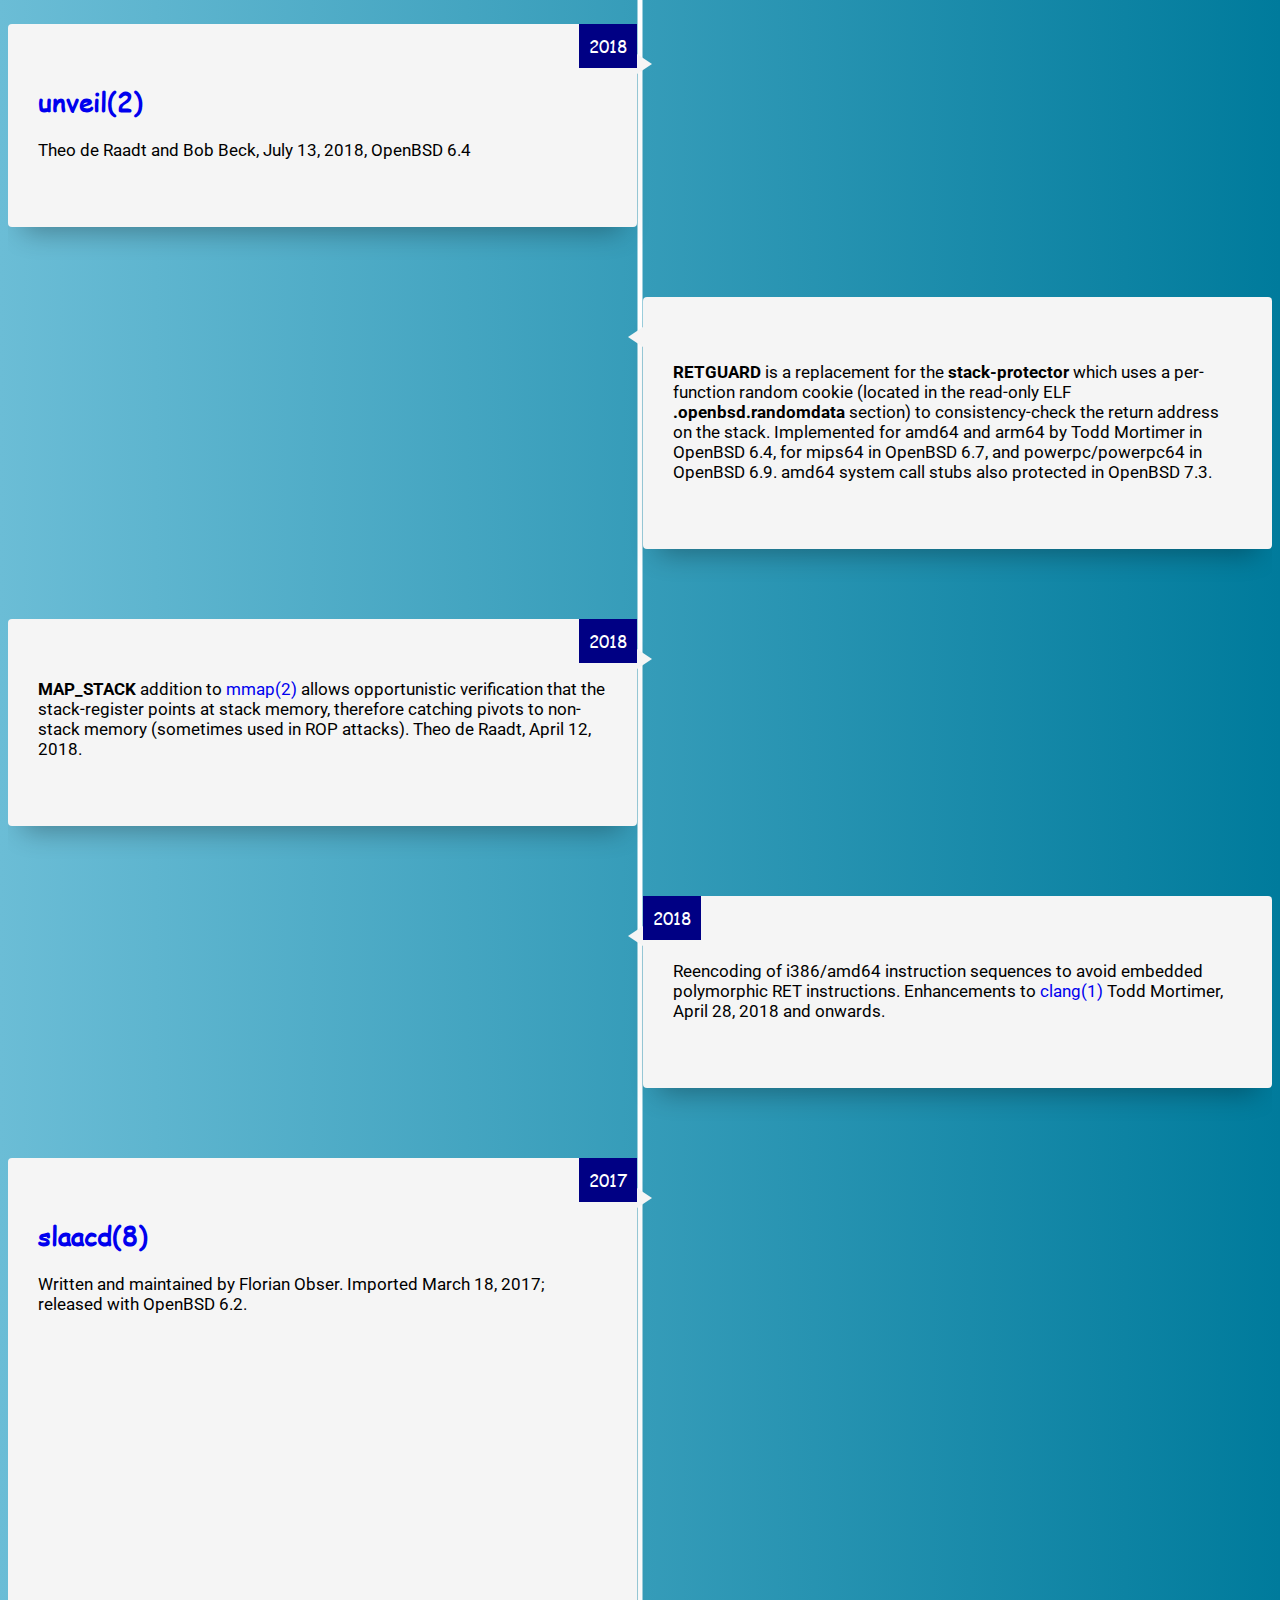
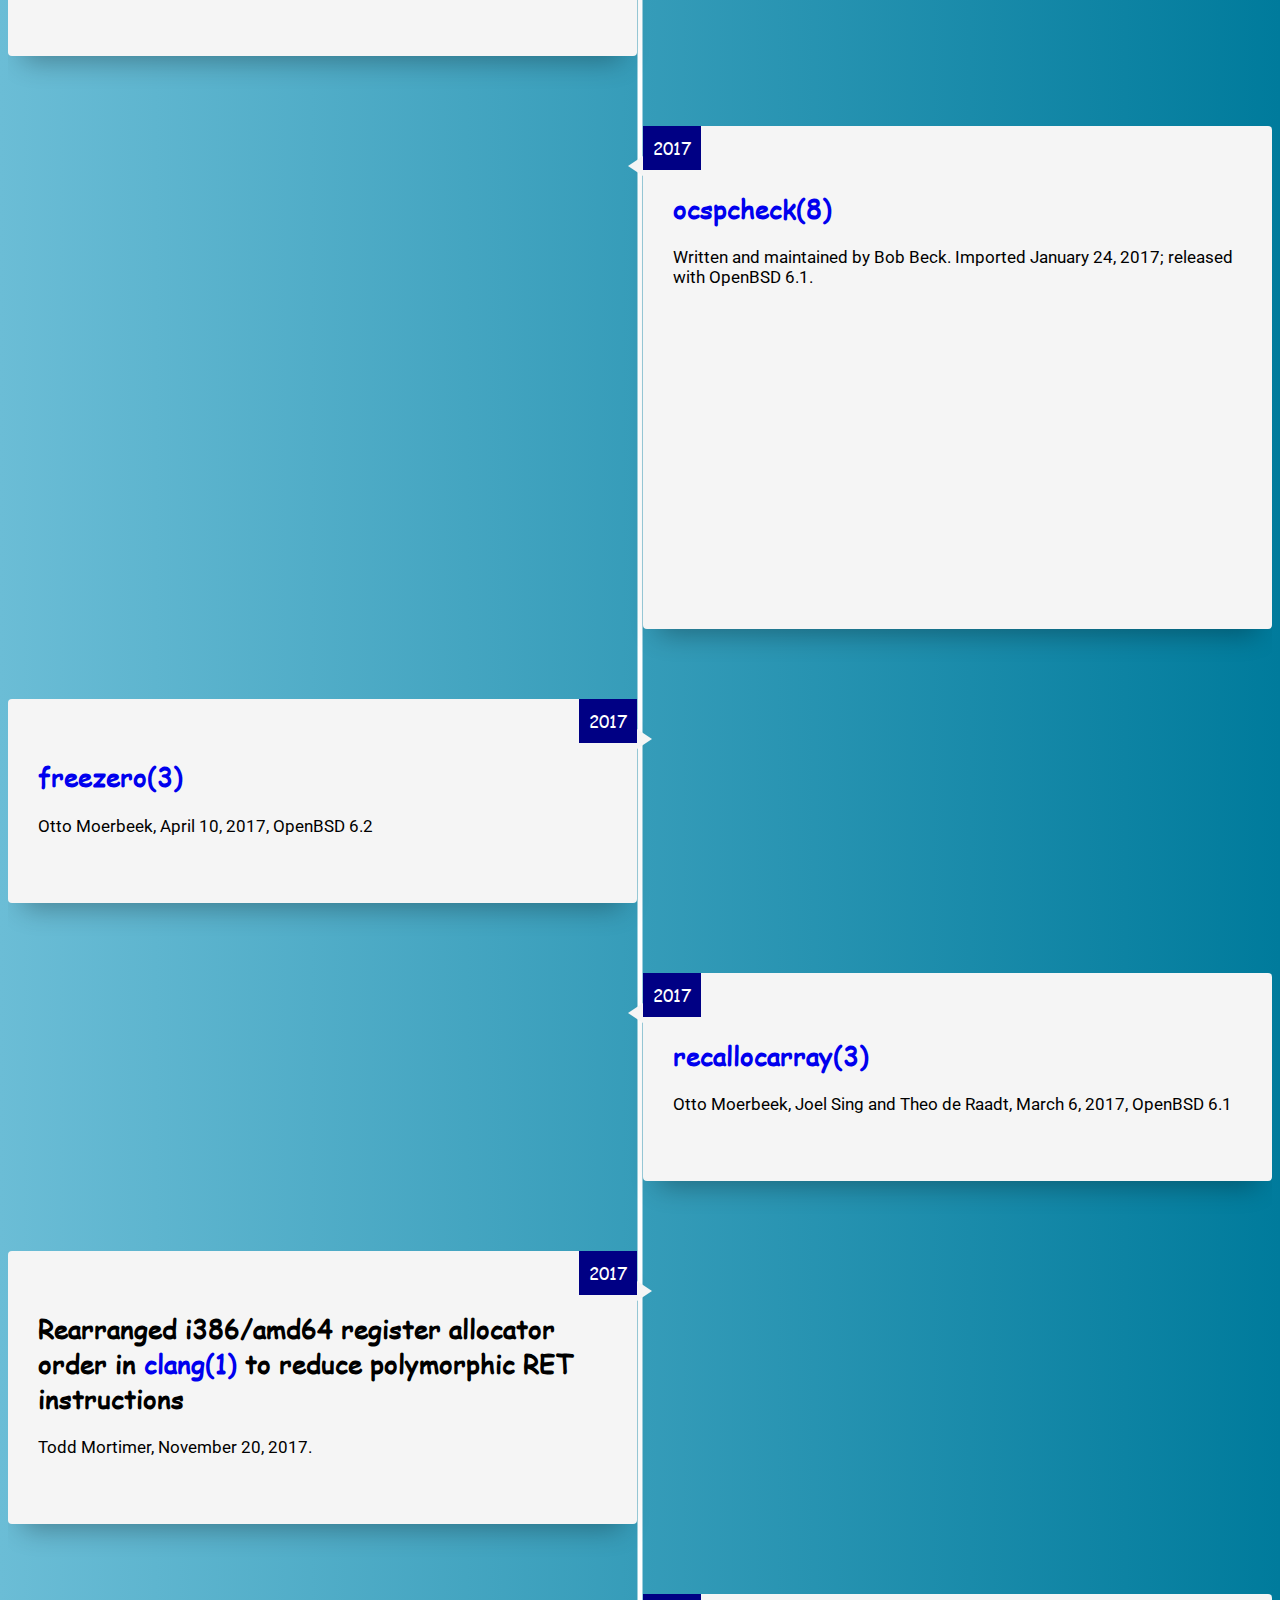
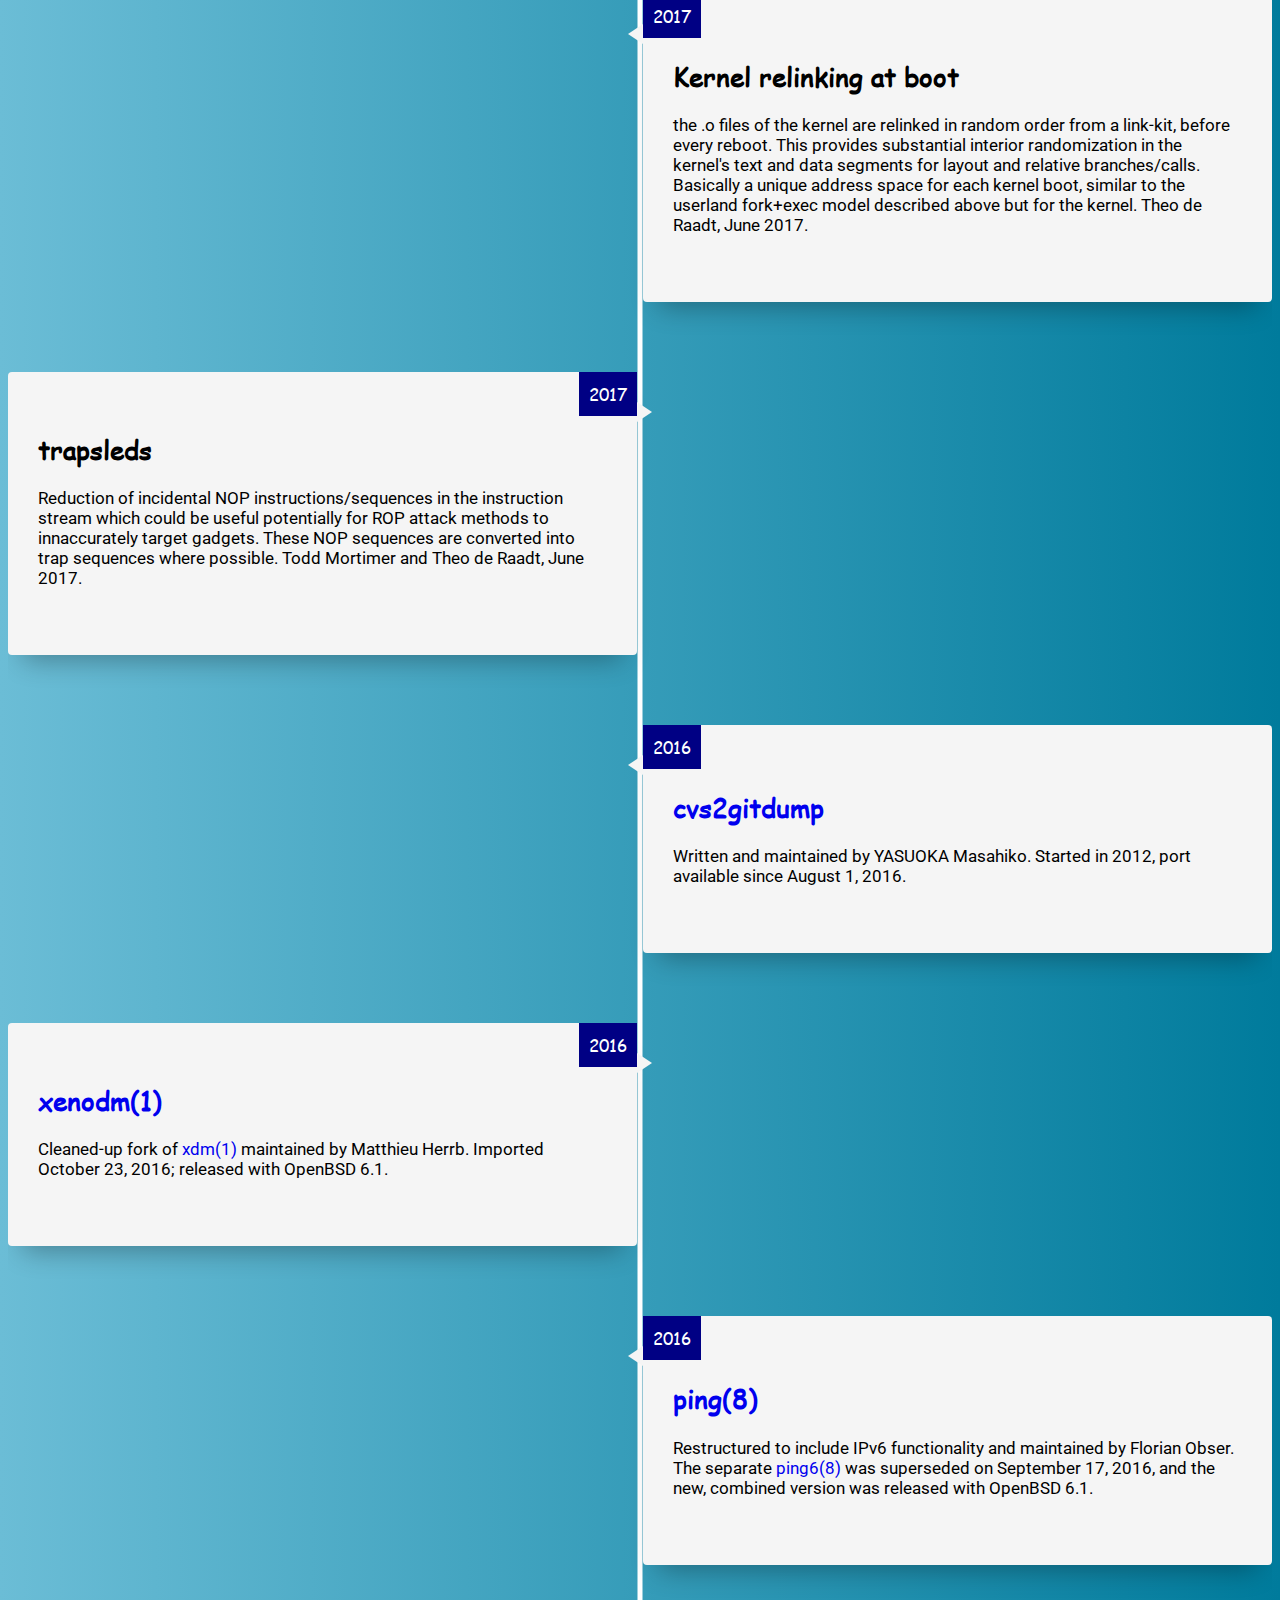
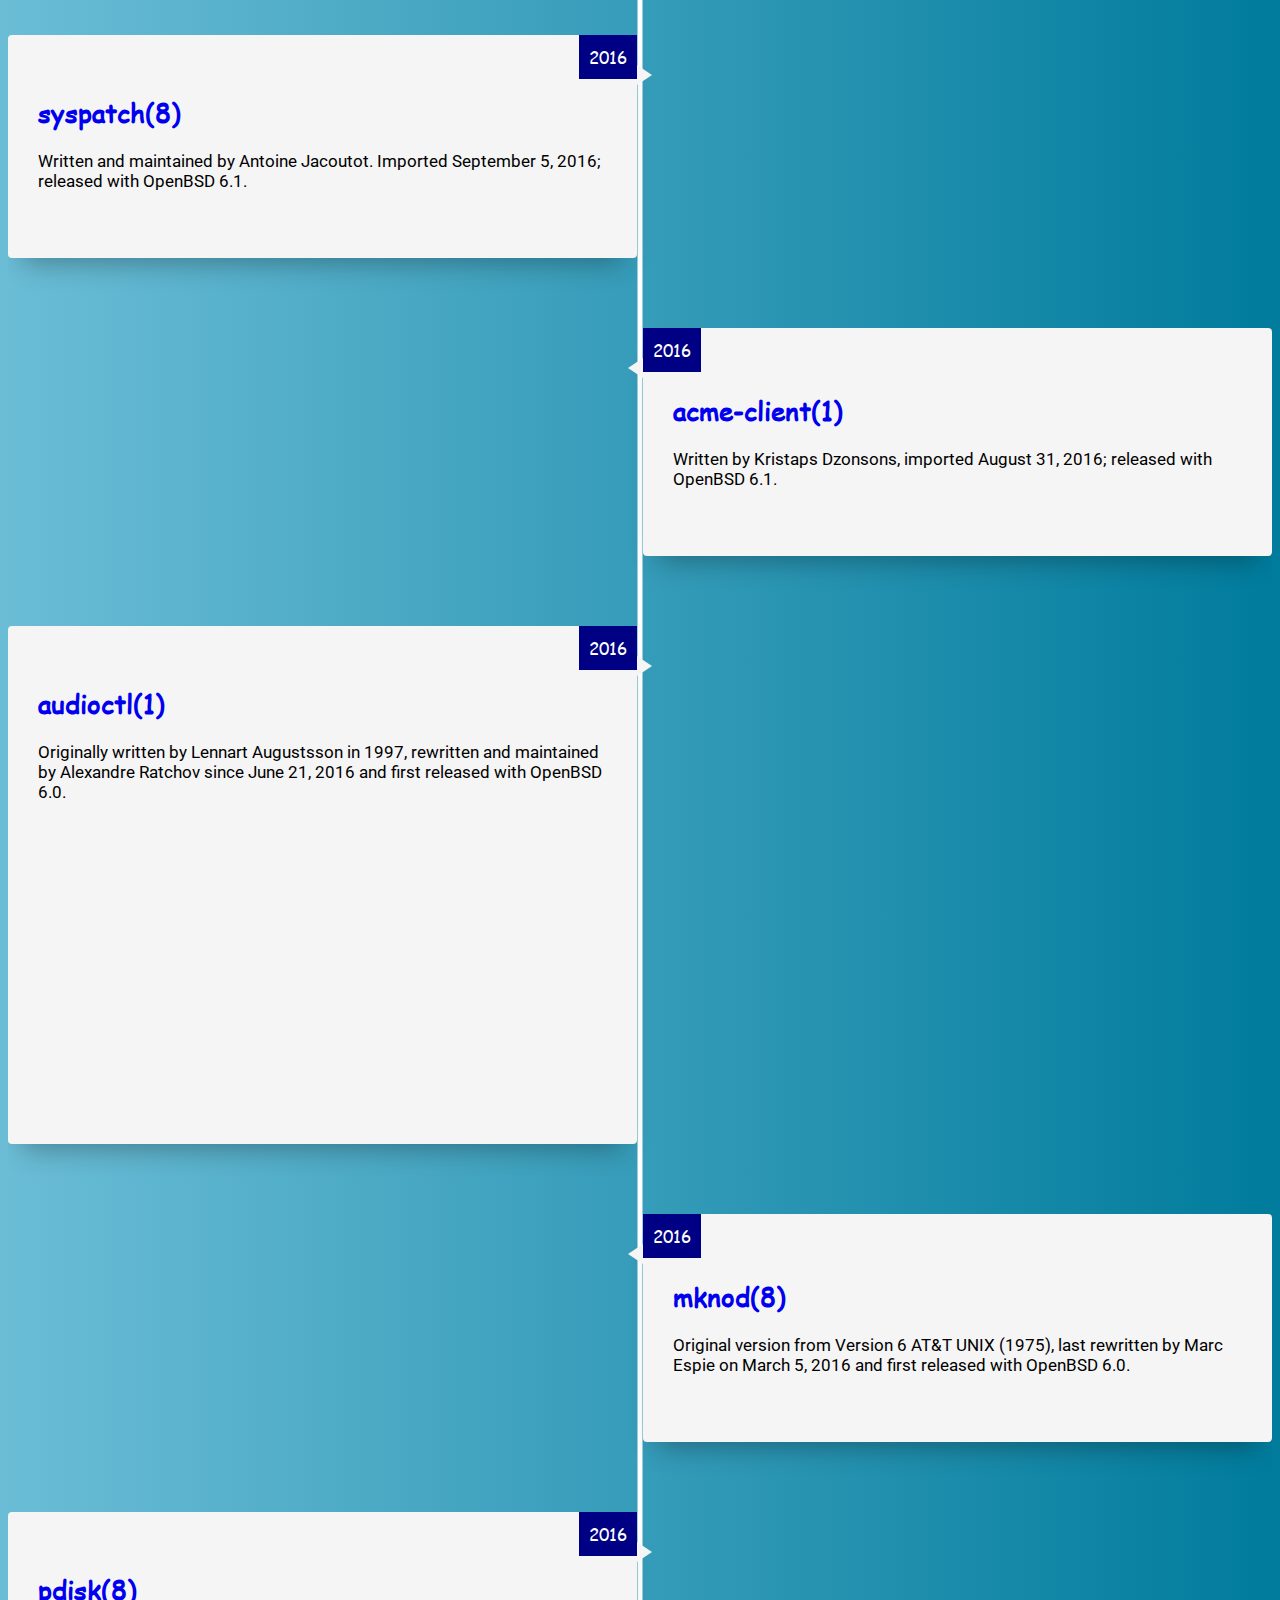
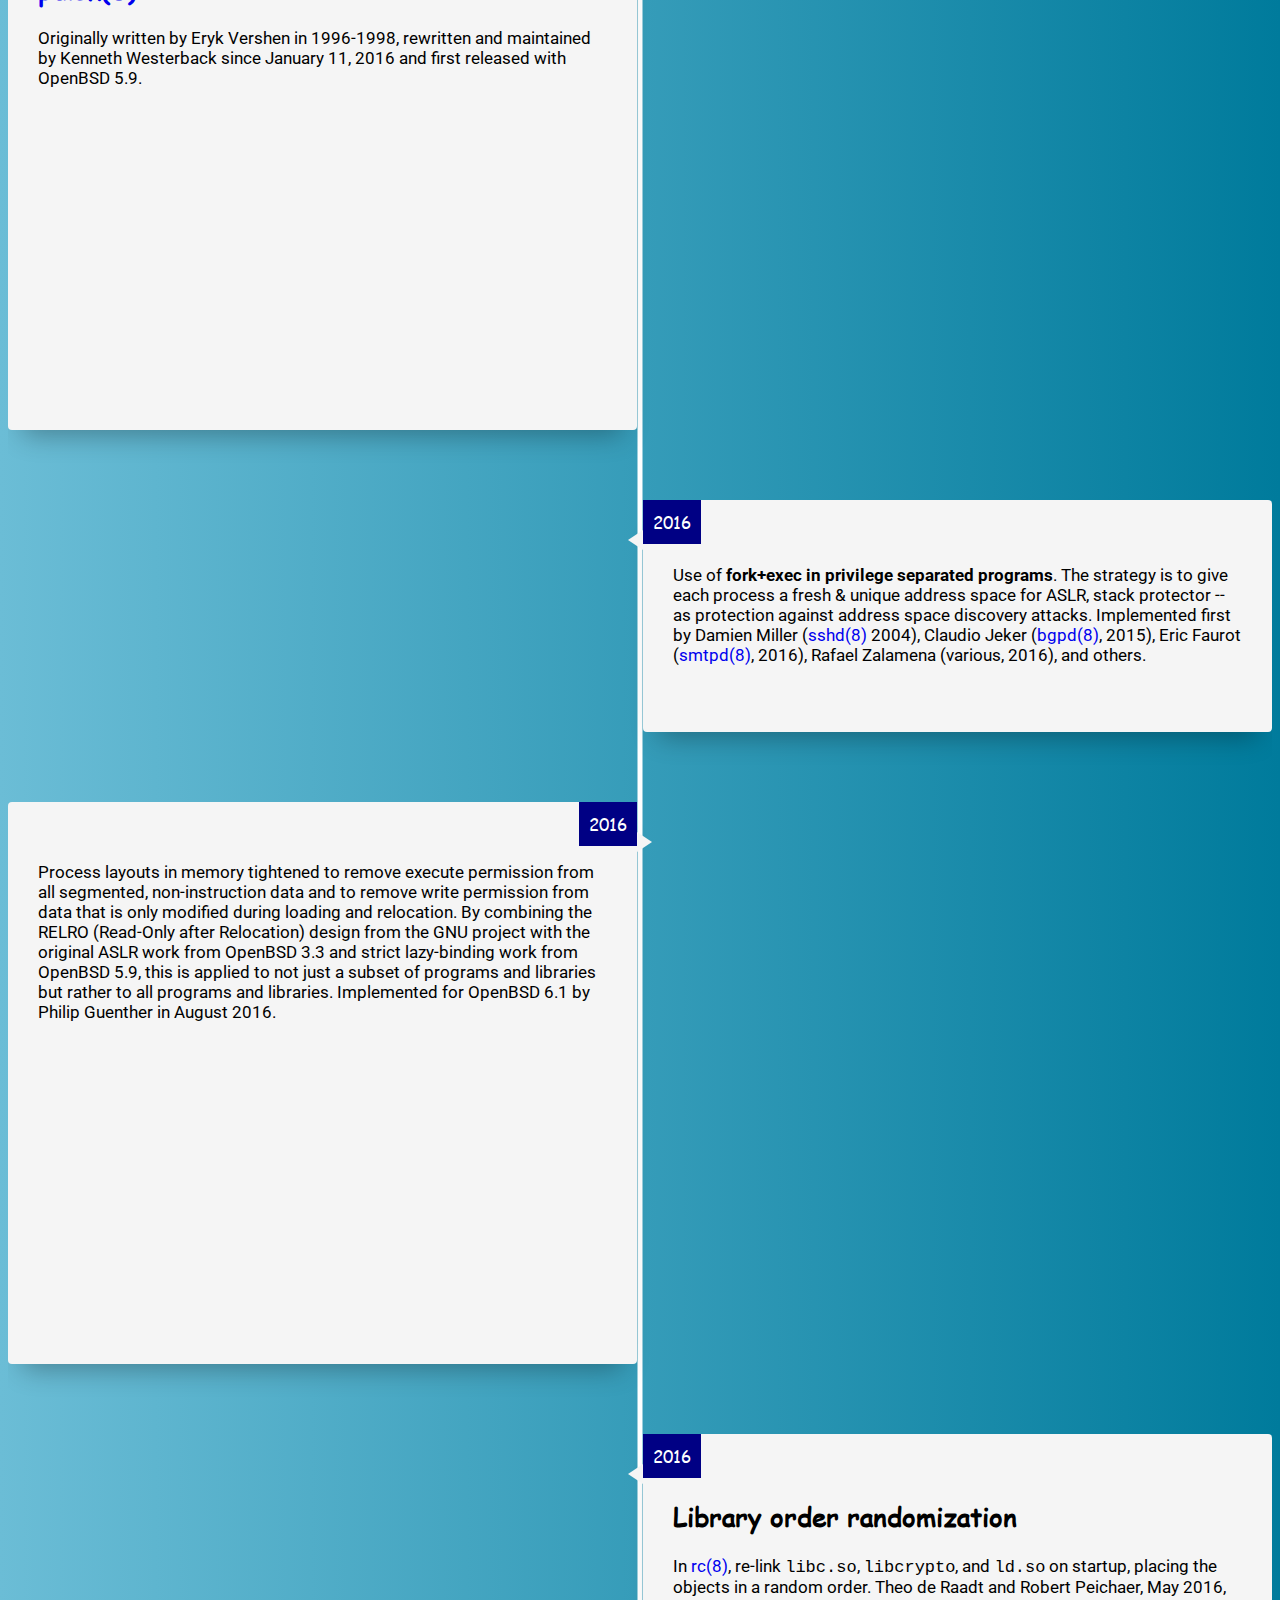
==== commit 56573a80: "Rebuild timeline" ====
--- a/docs/index.html
+++ b/docs/index.html
@@ -74,10 +74,10 @@
 	new ELF section <b>.openbsd.syscalls</b> inside ld.so and
 	libc.so.  ld.so uses the new syscall
         <a href="https://man.openbsd.org/pinsyscalls.2">pinsyscalls(2)</a>
-        to tell the kernel where libc.so the precise entry location
-	of system calls.  Since all syscall entries are now known
-	to the kernel, the pininsyscall(SYS_execve) interface  becomes
-	redundant. Theo de Raadt, Jan 2024.
+        to tell the kernel the precise entry location of system calls in libc.so.
+	Since all syscall entries are now known to the kernel, the
+	pininsyscall(SYS_execve) interface becomes redundant.
+	Theo de Raadt, Jan 2024.
 
     </p>    <p>&nbsp;</p>
   </div>
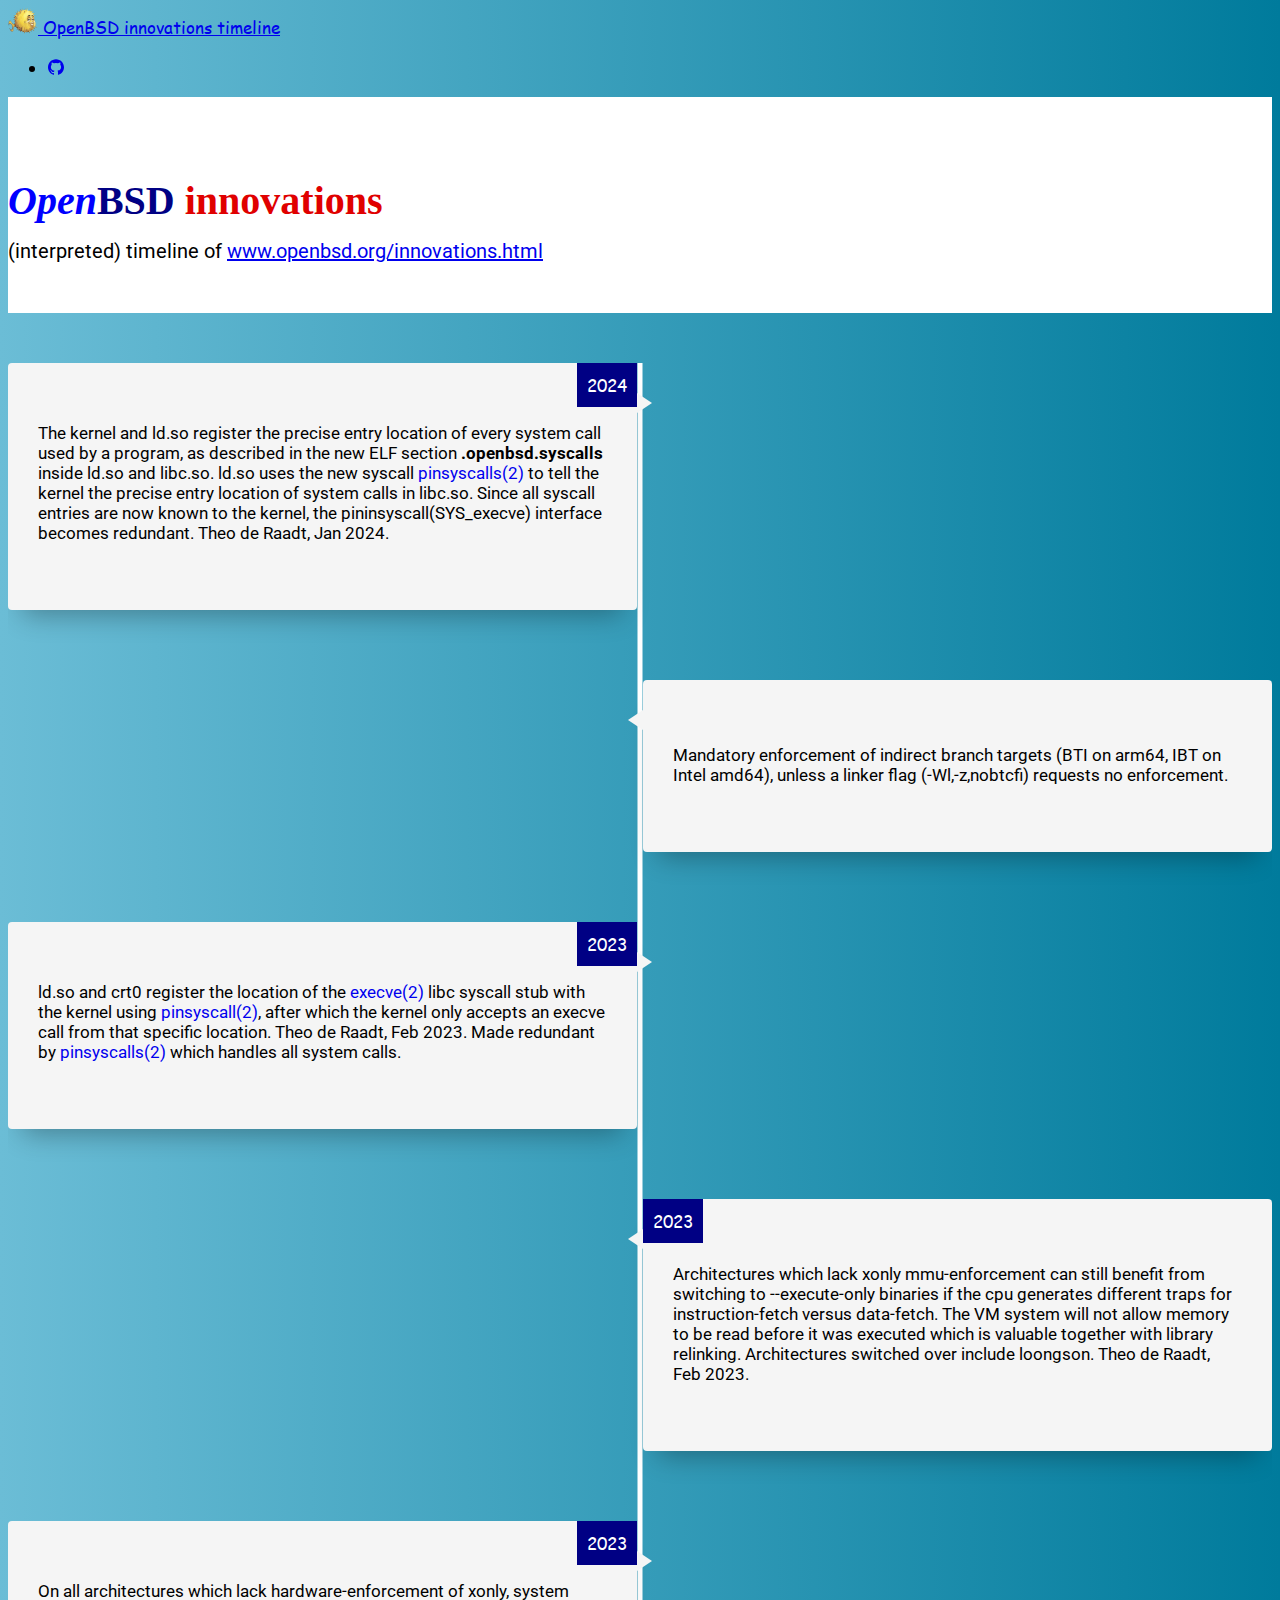
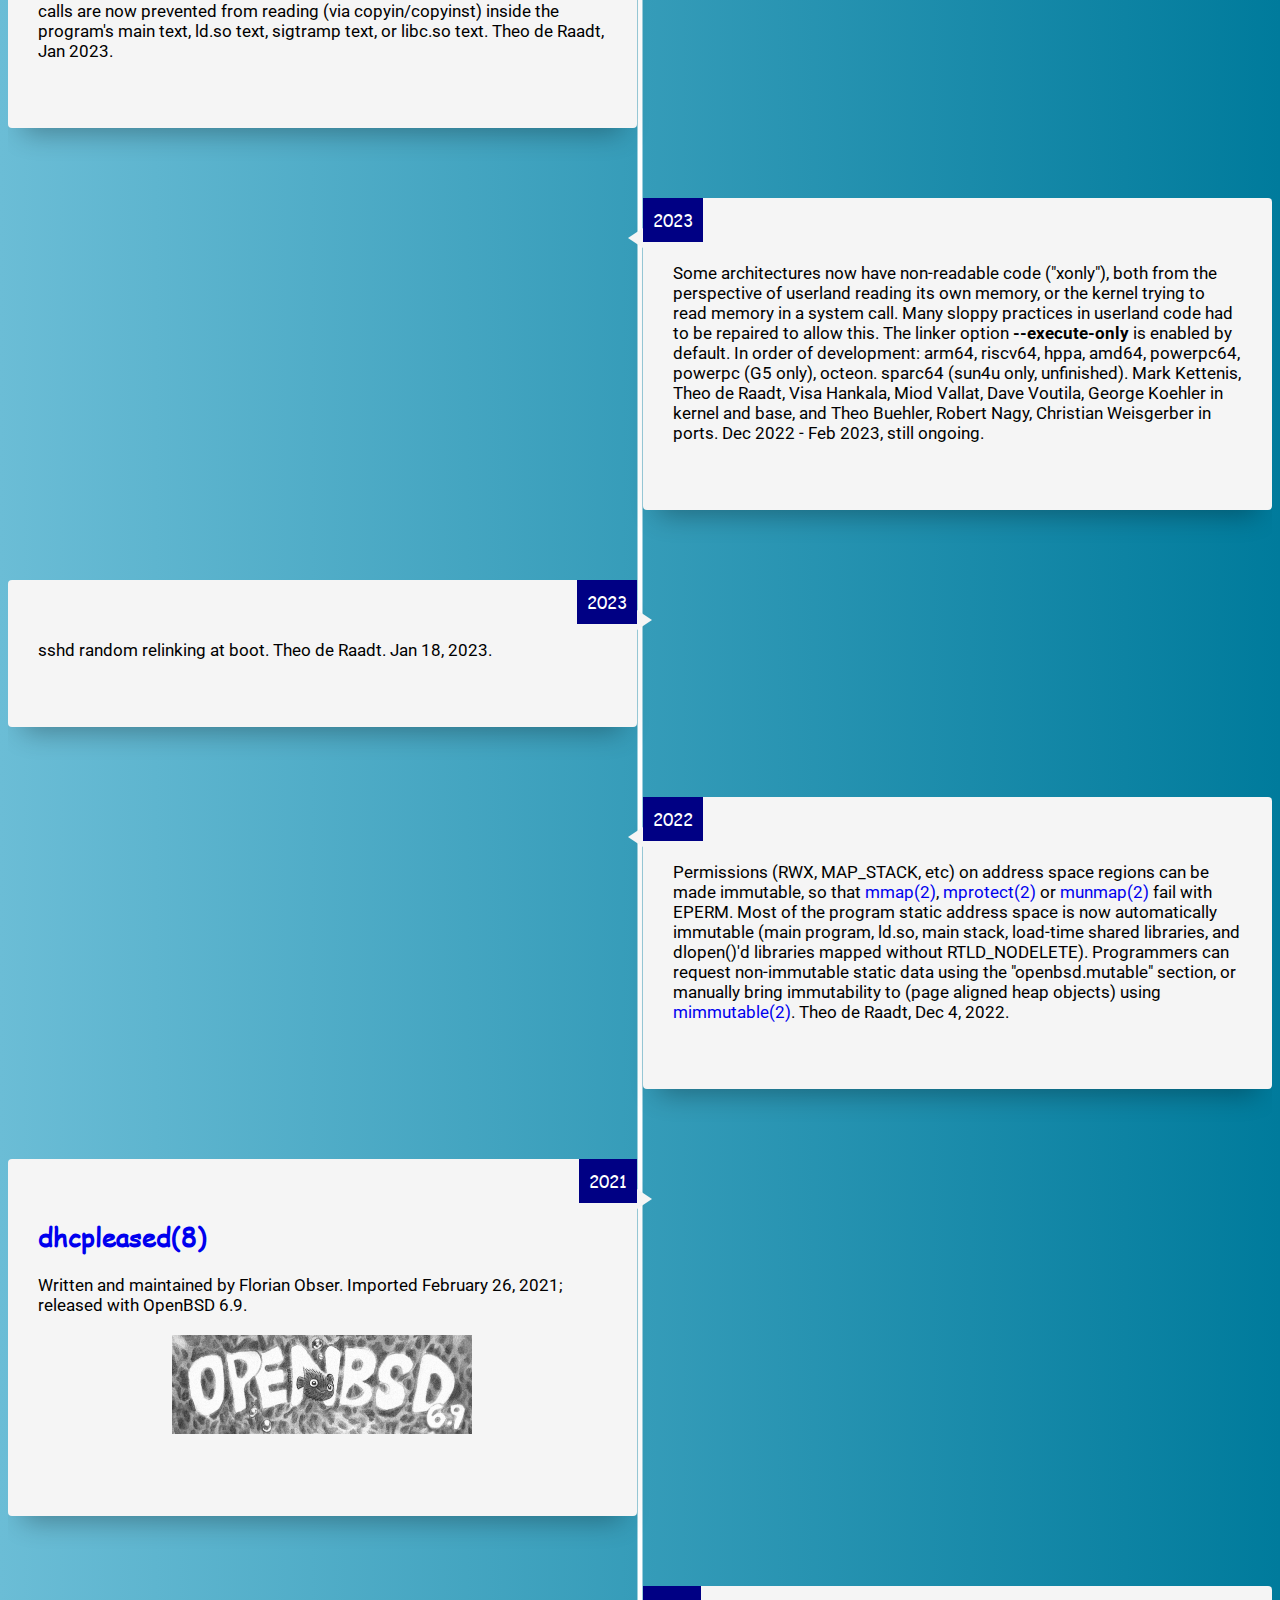
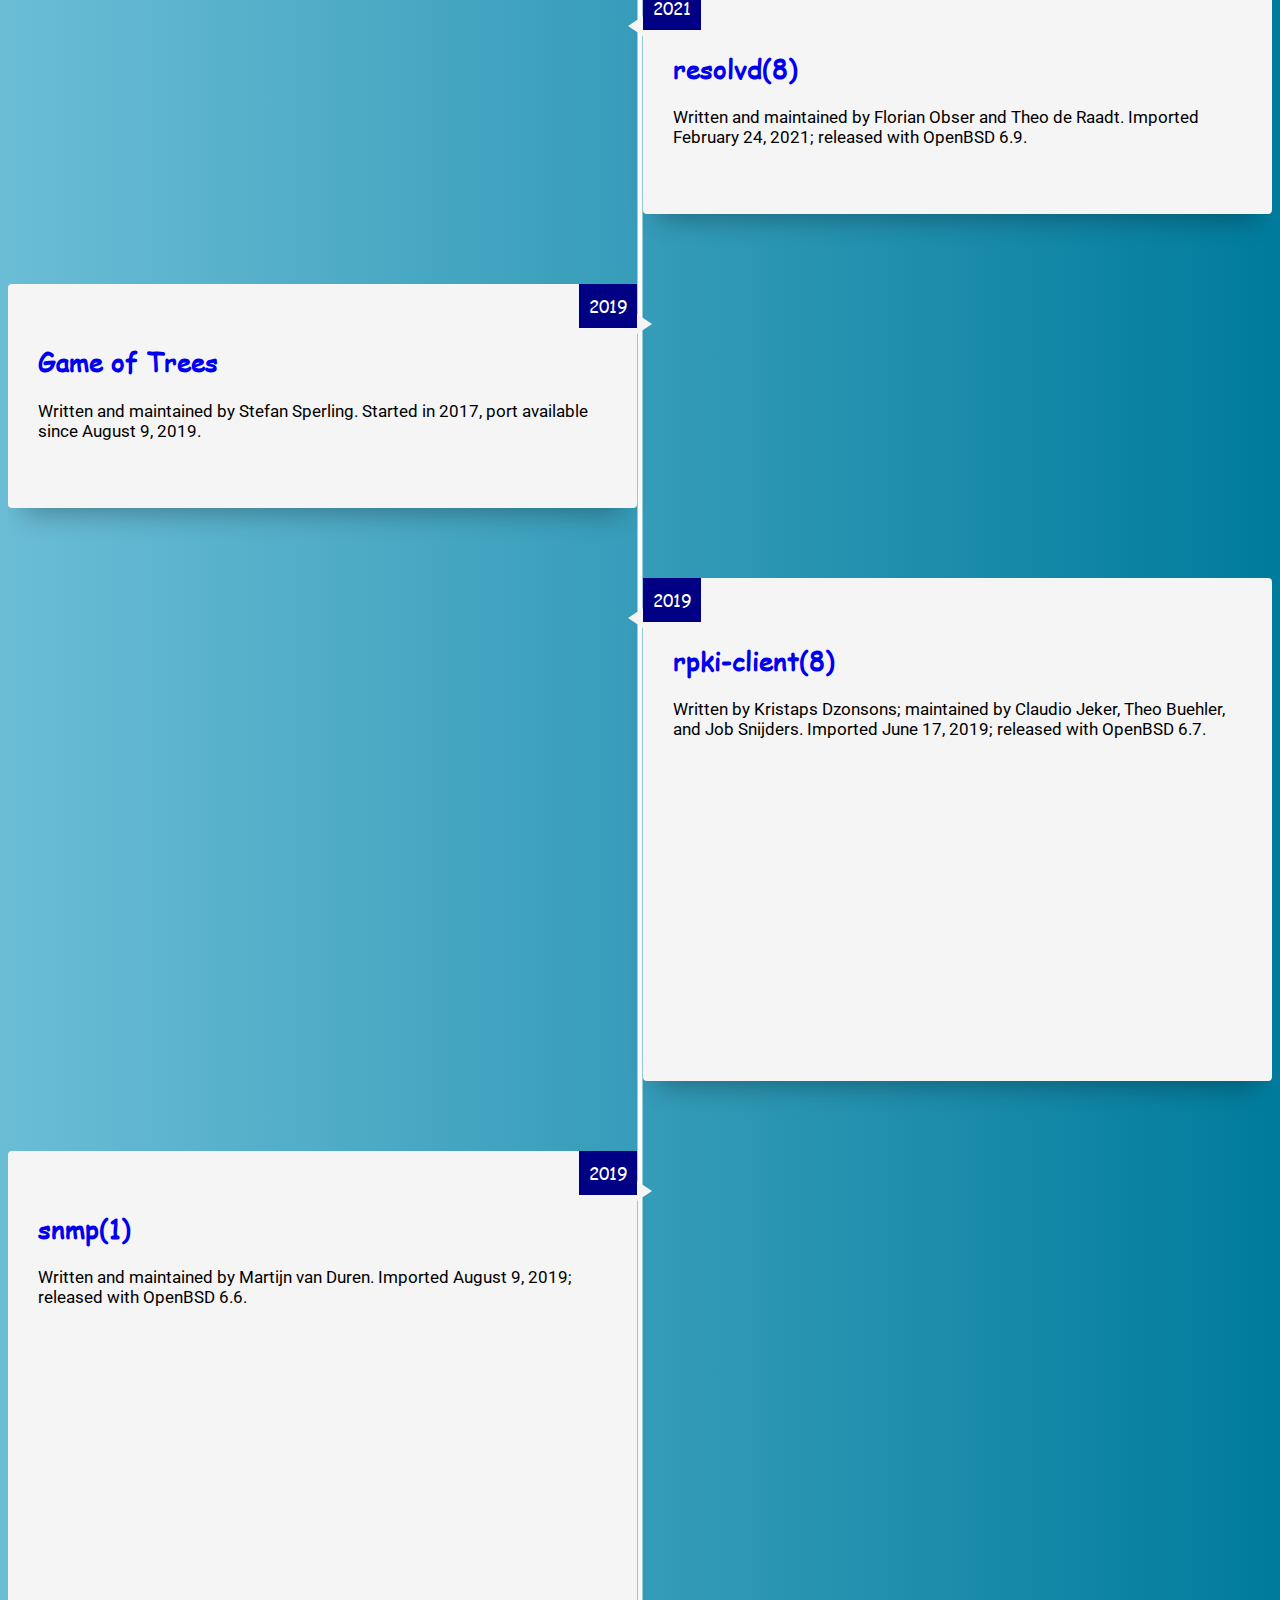
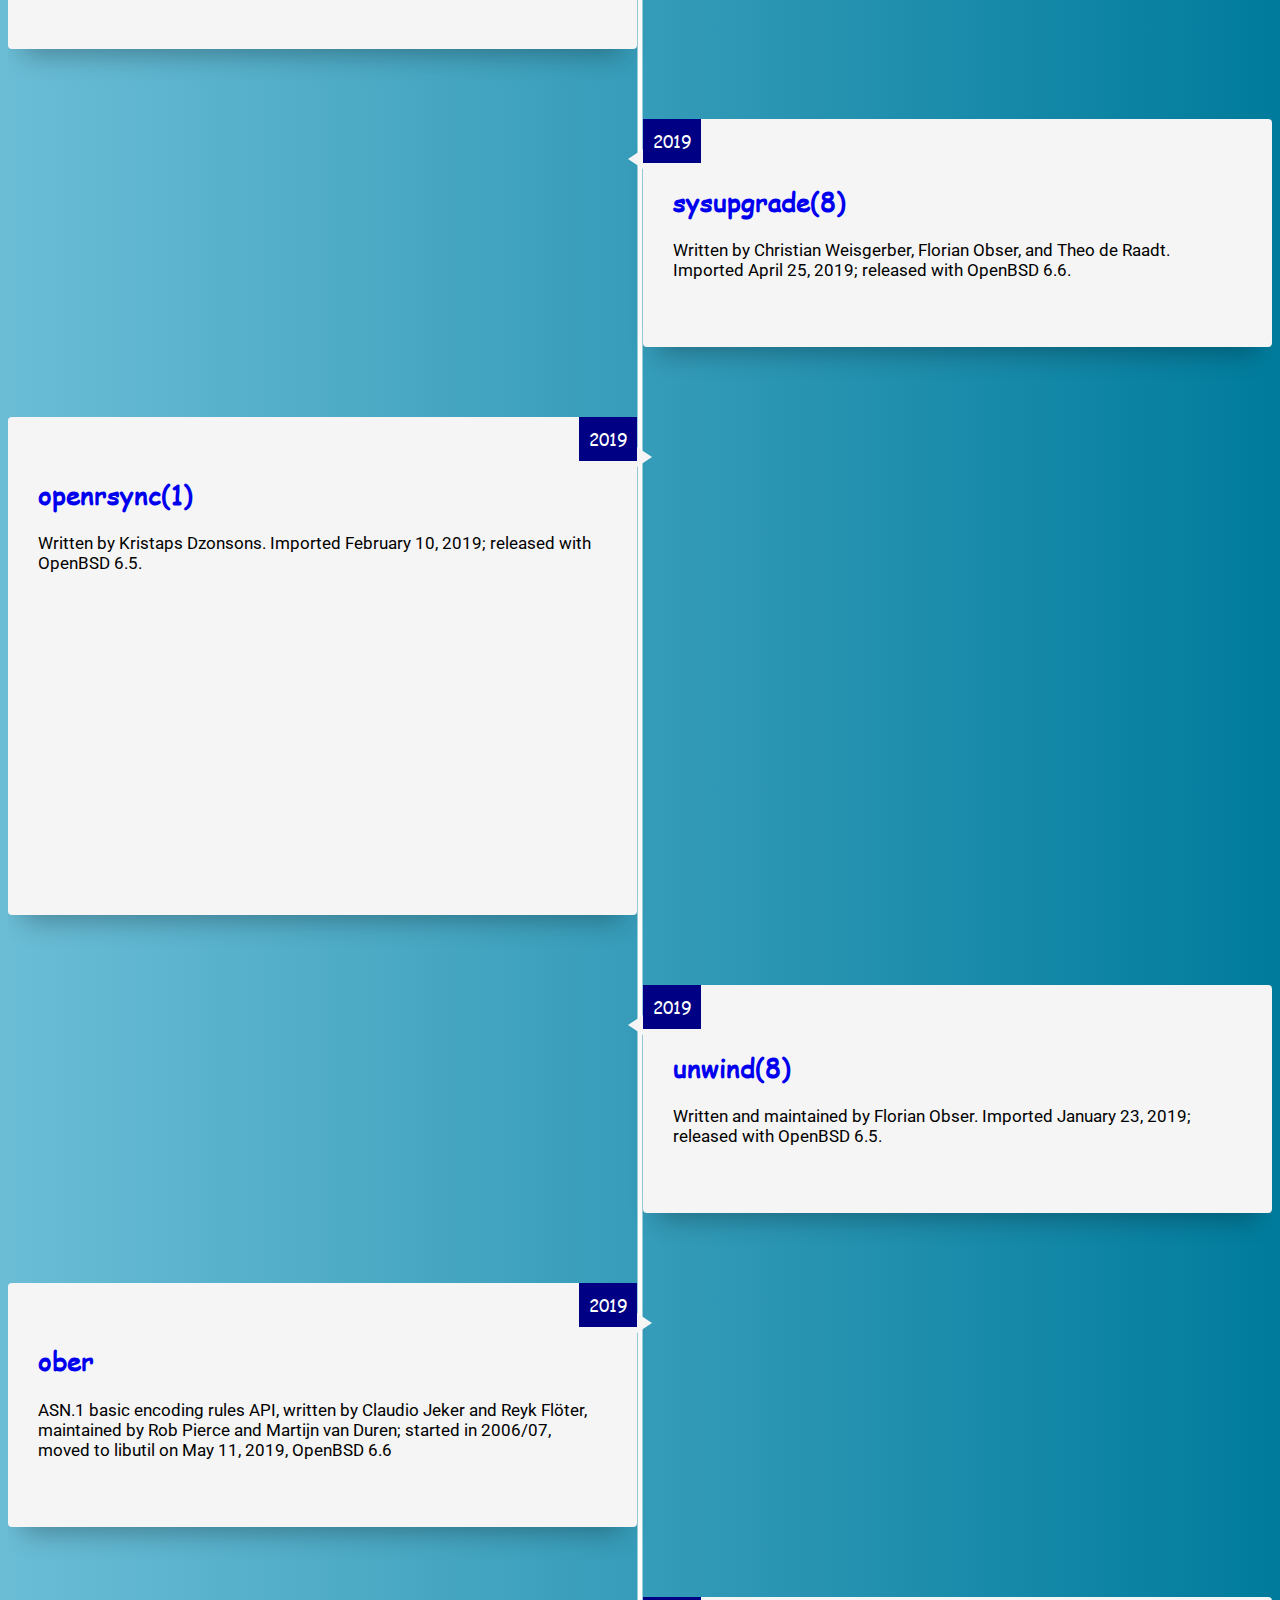
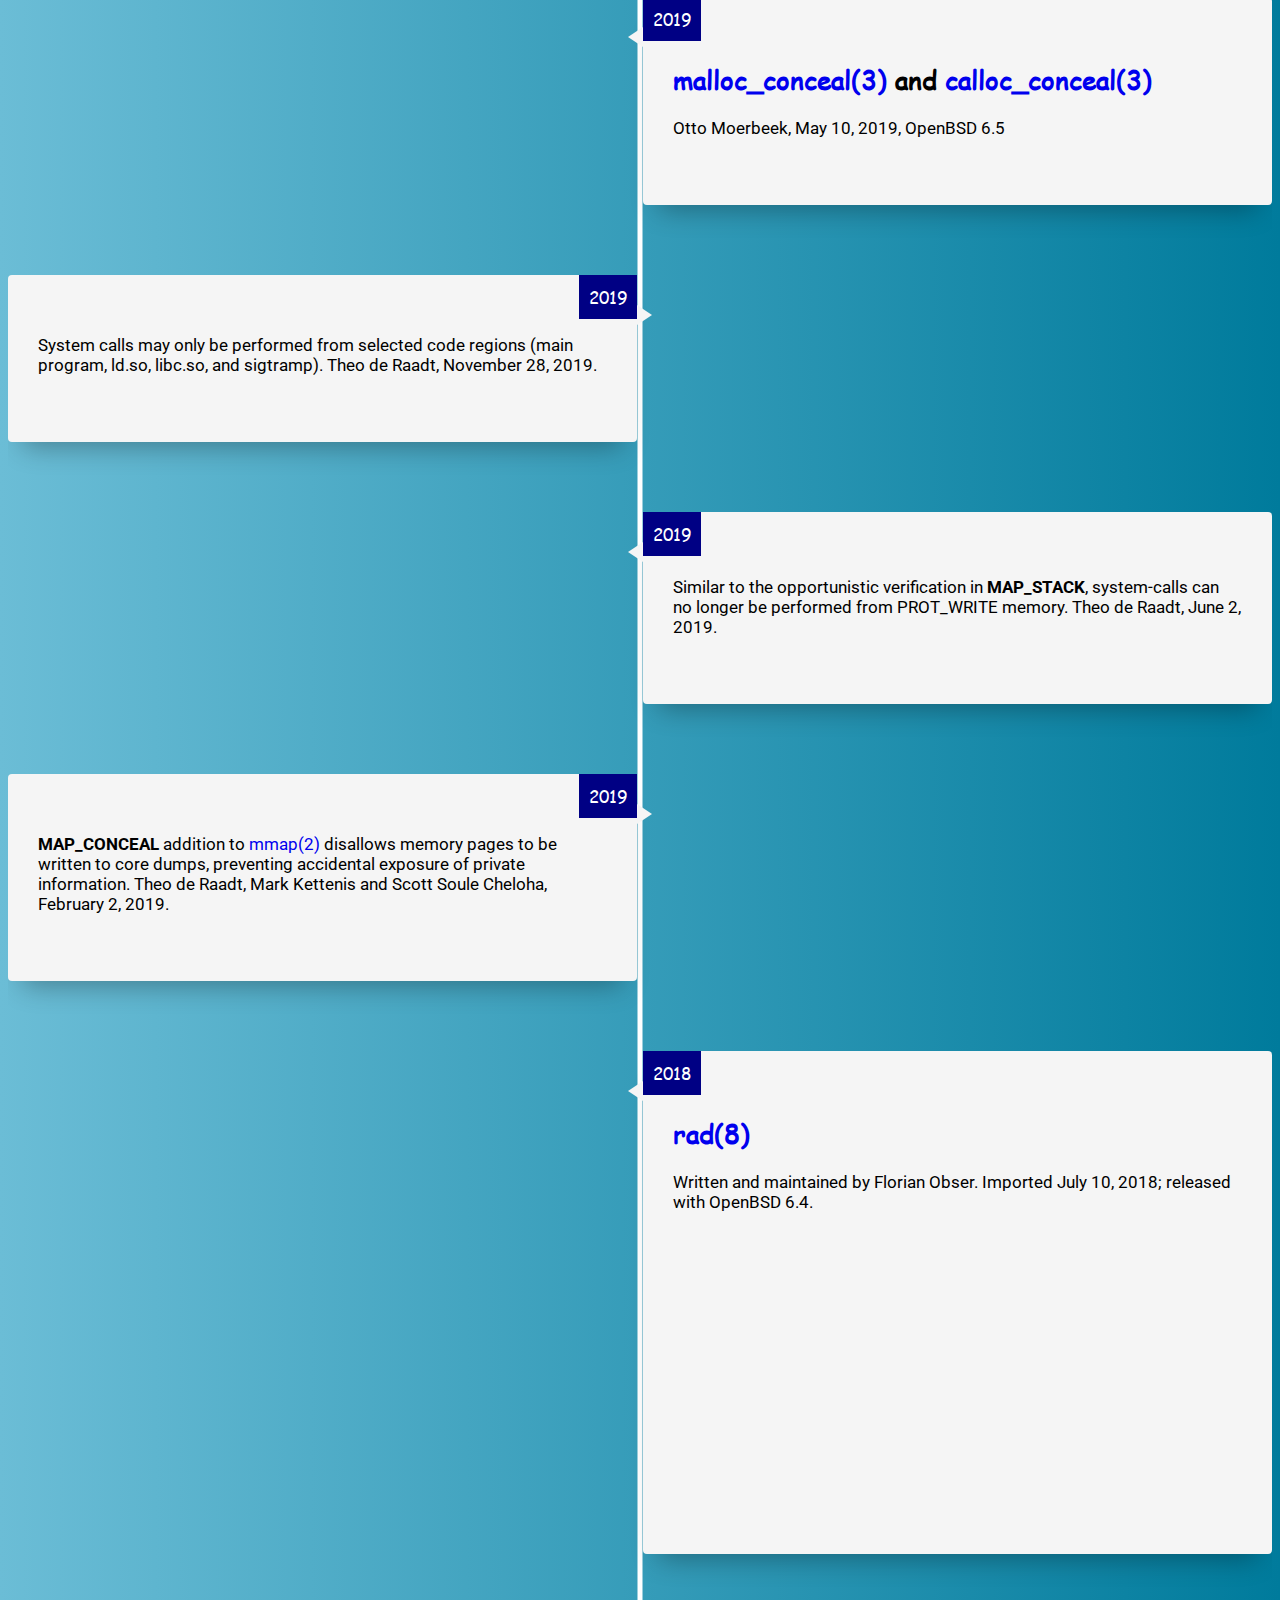
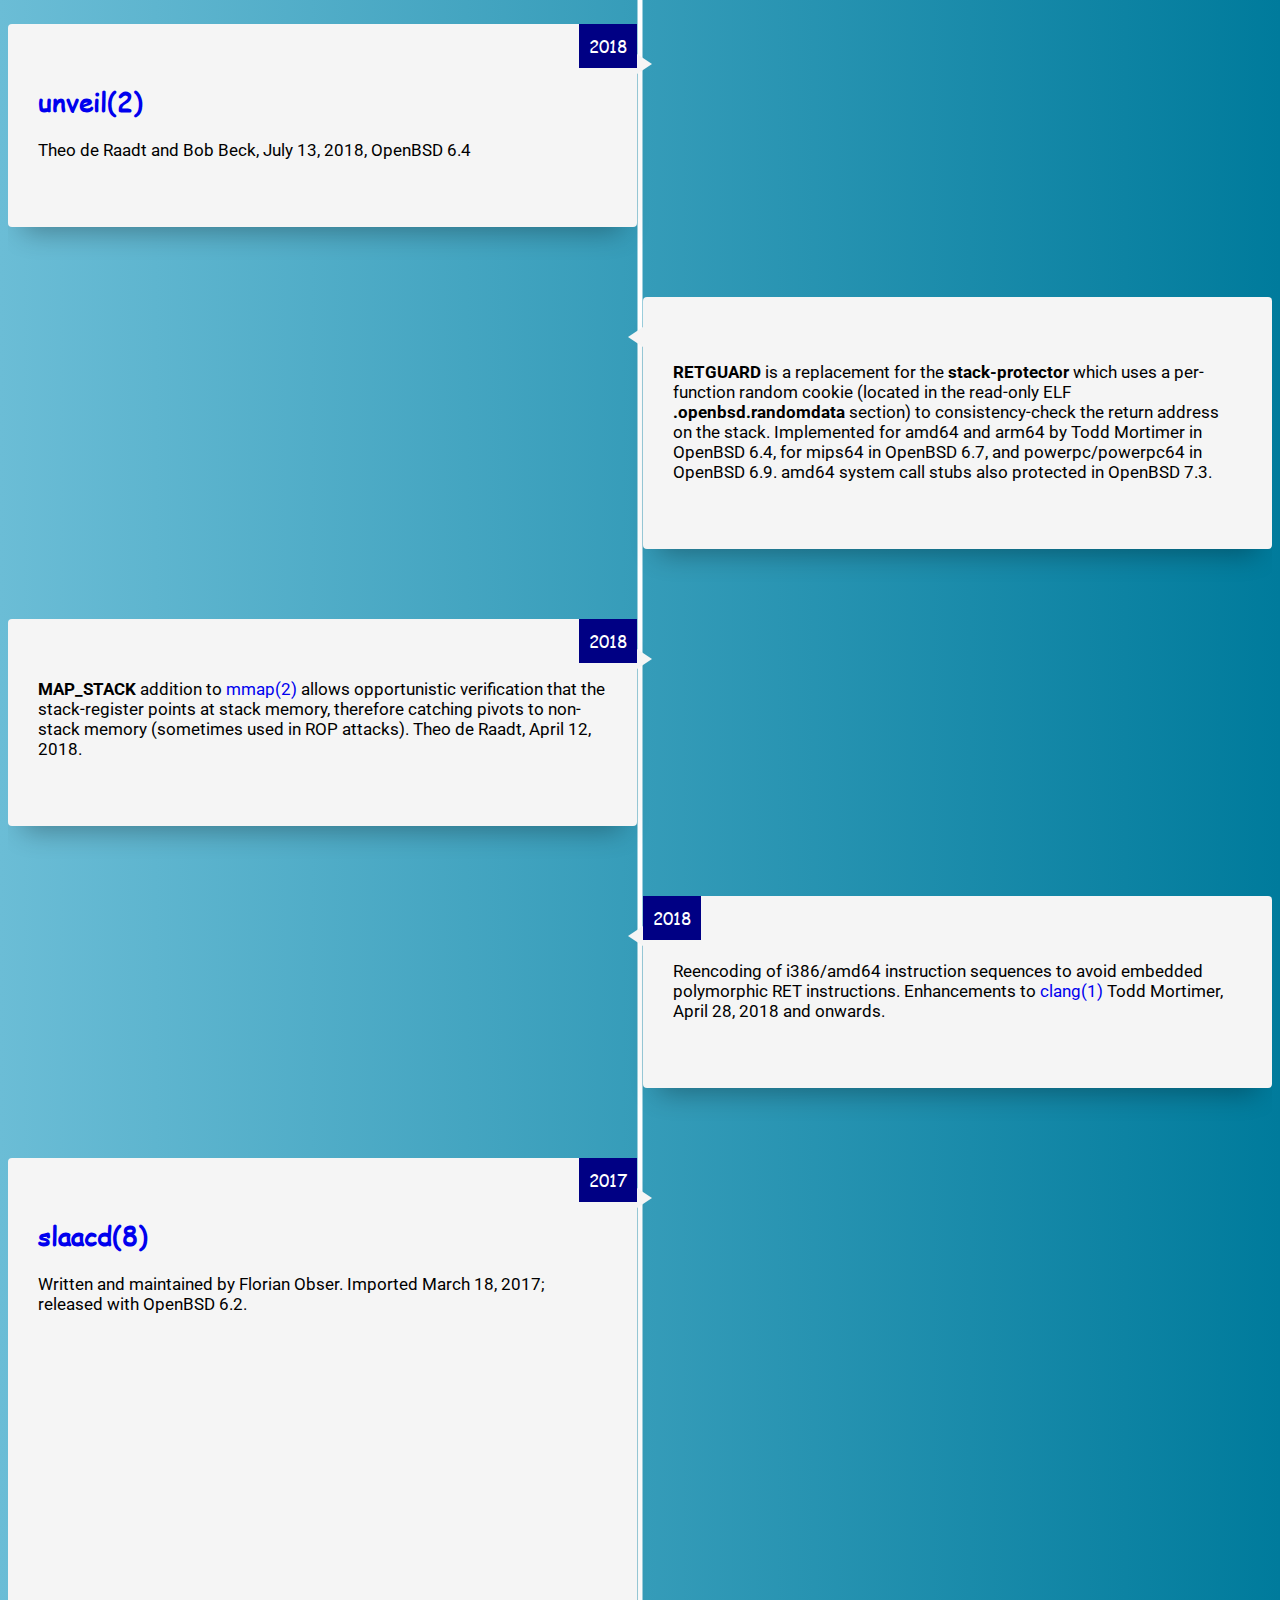
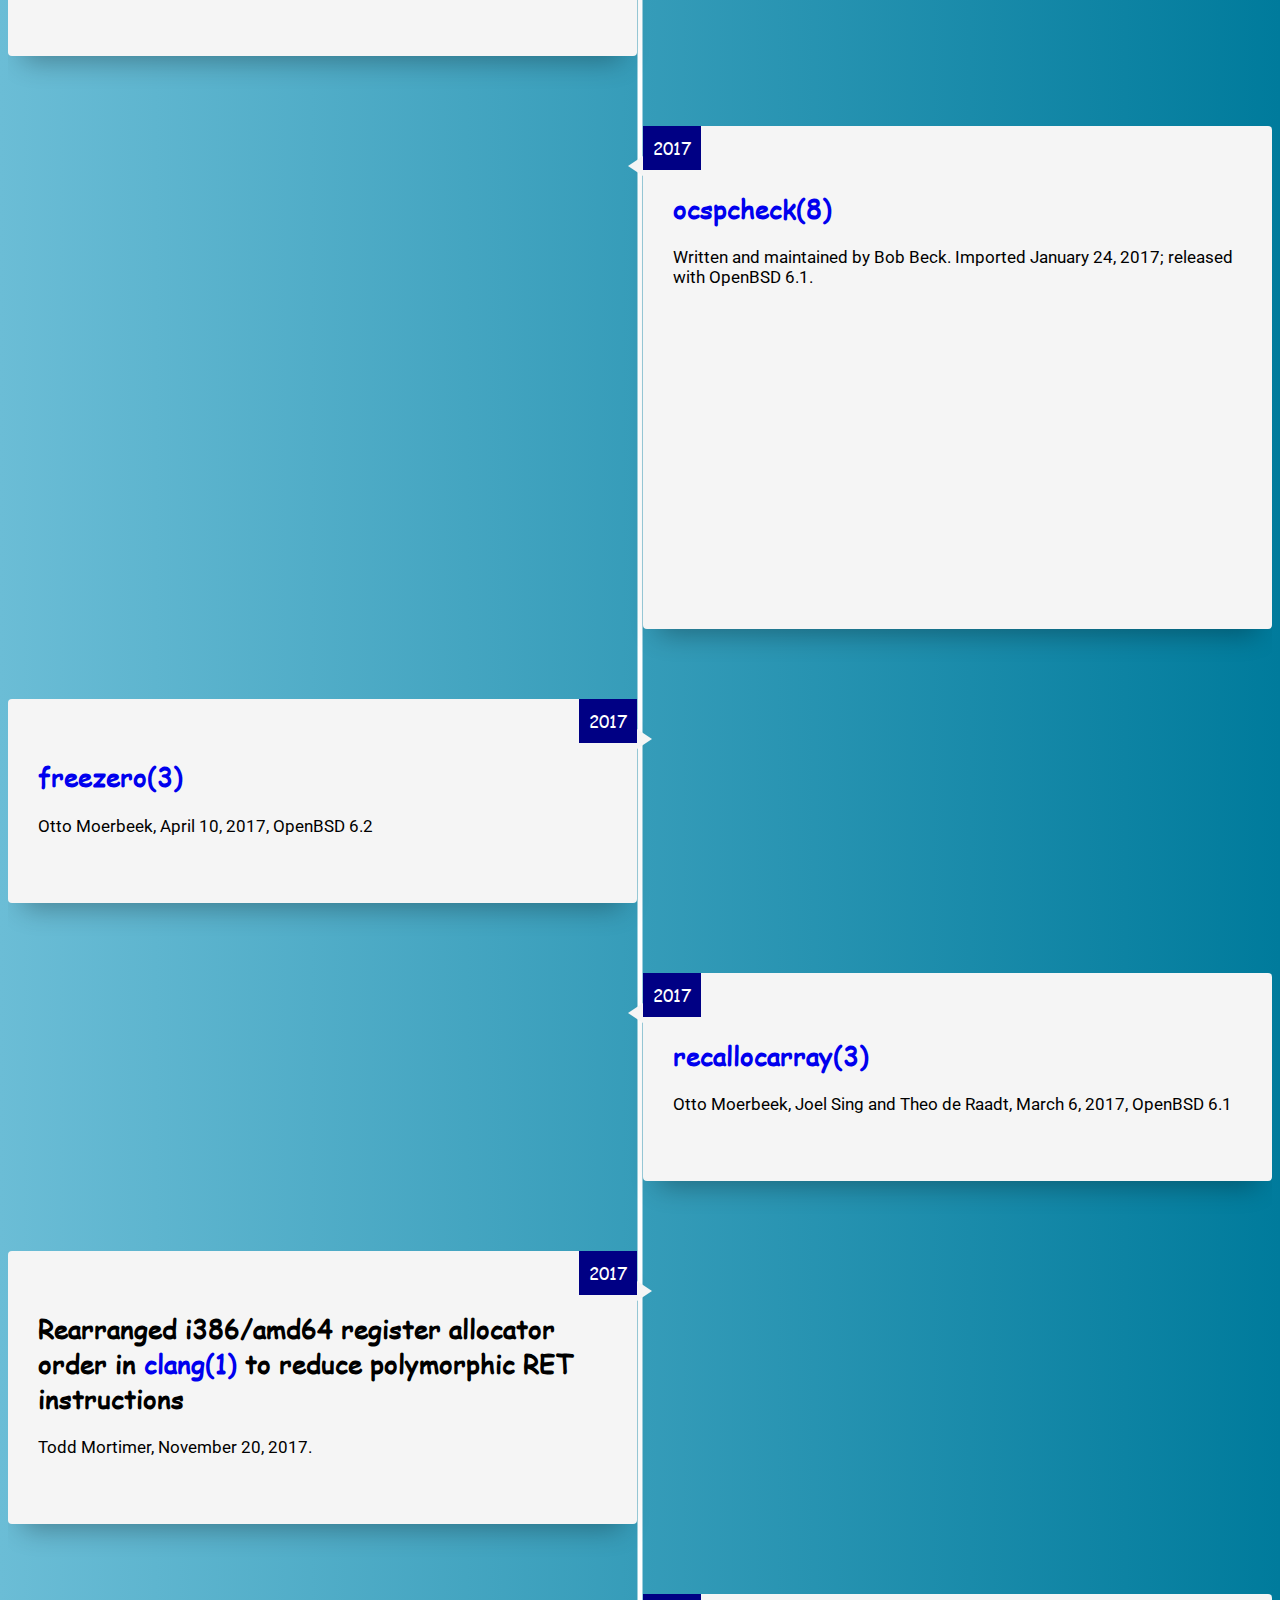
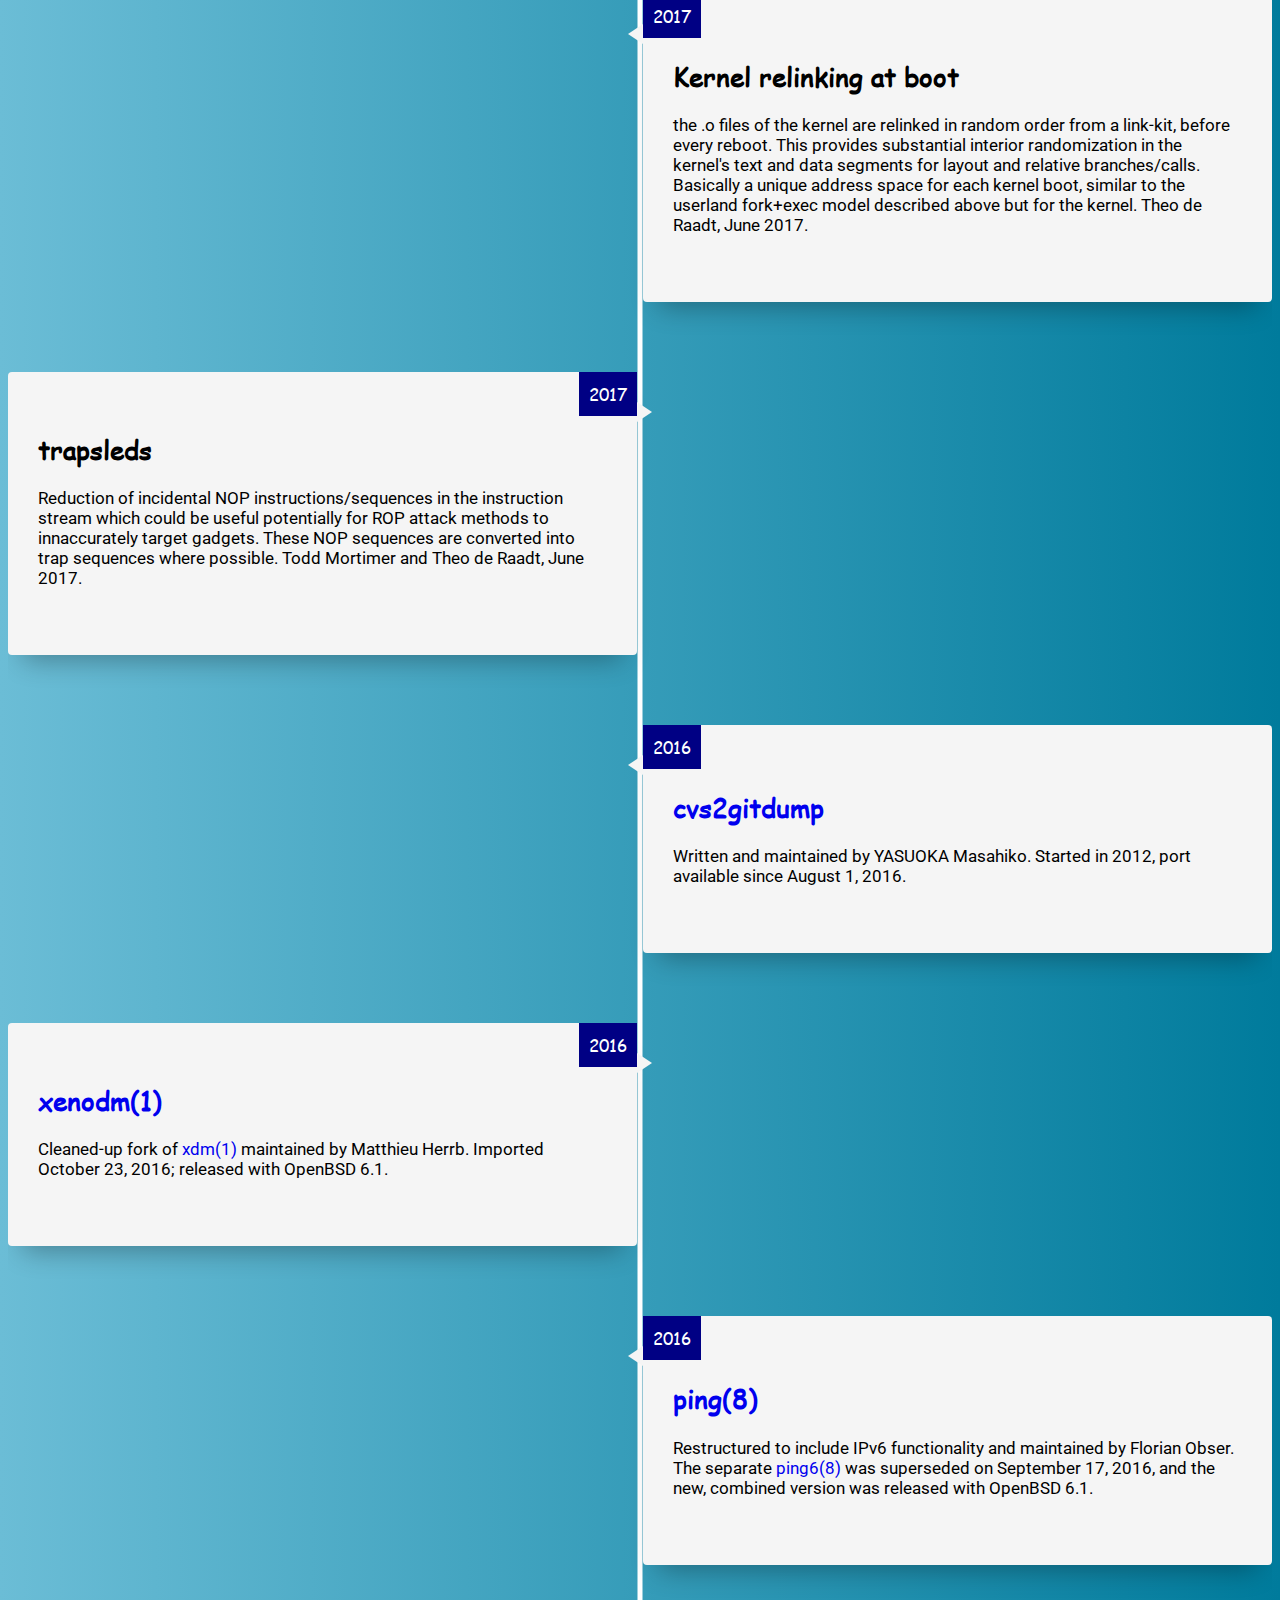
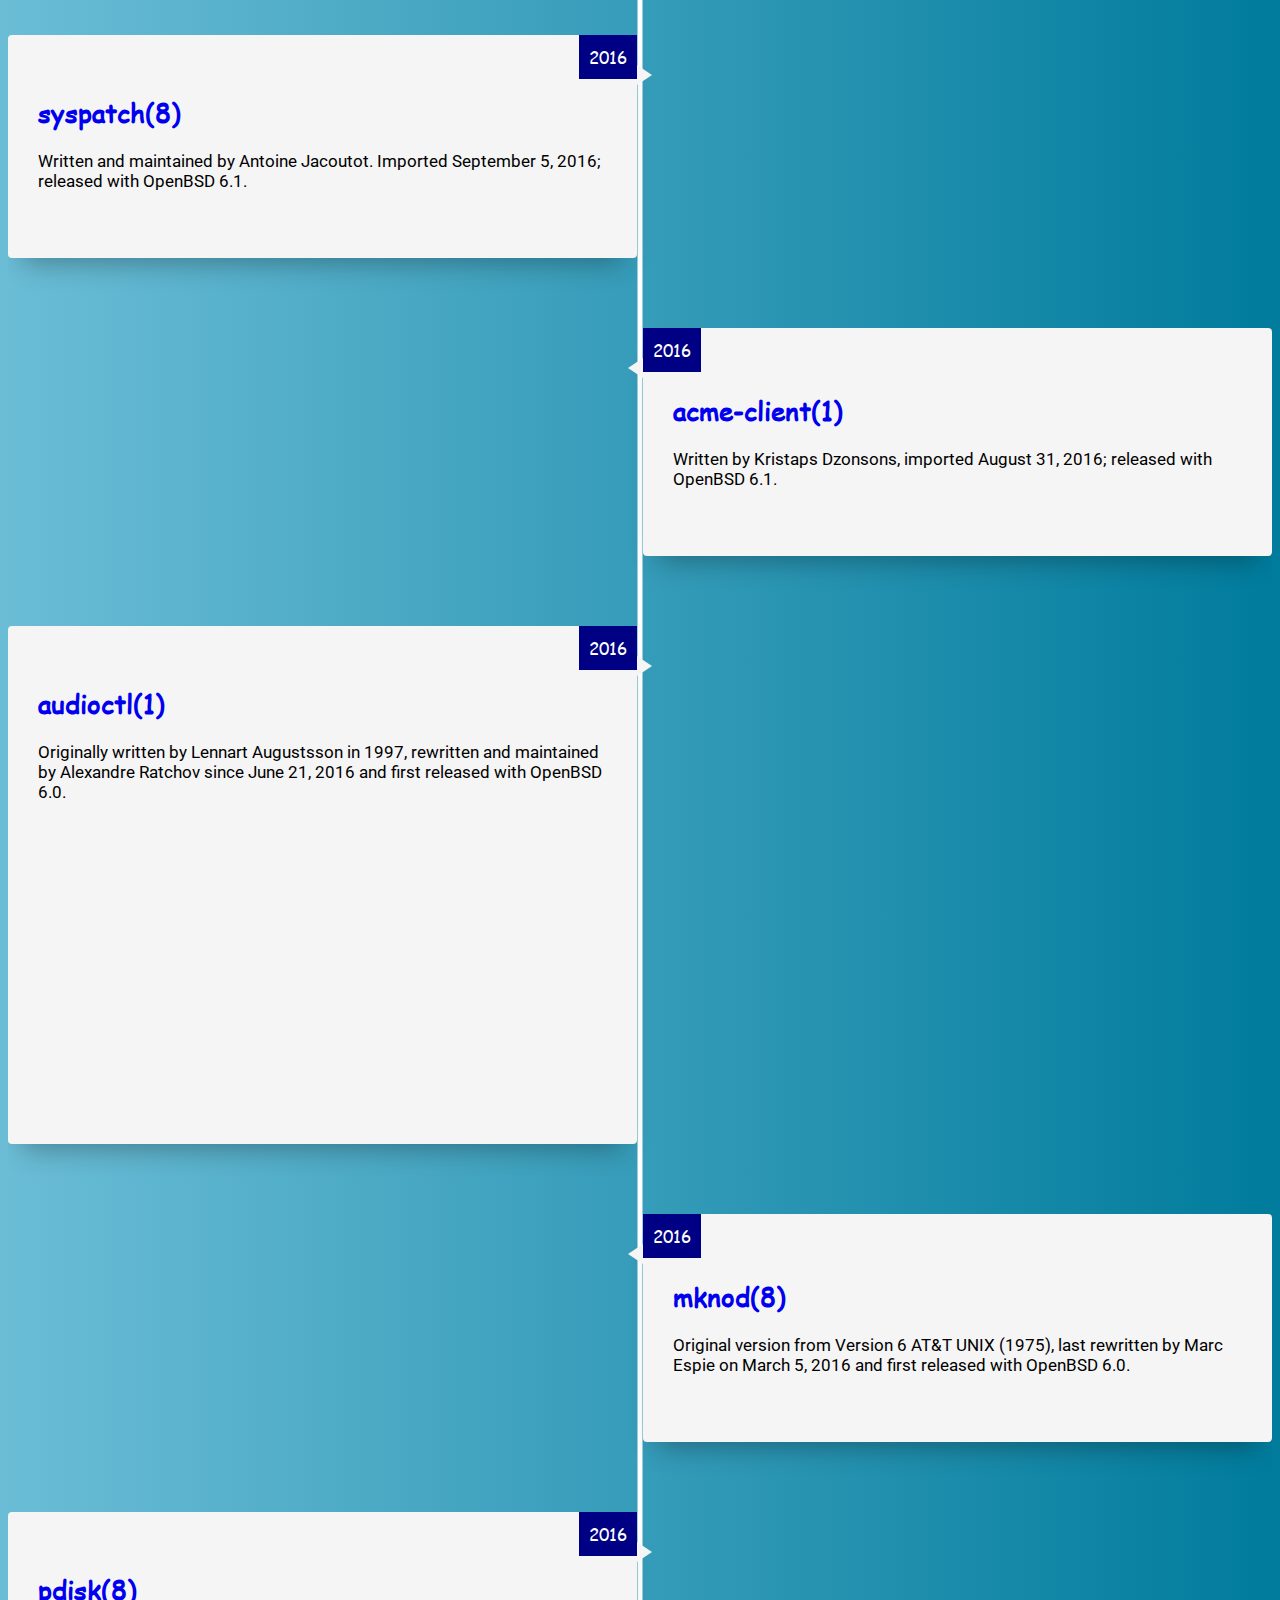
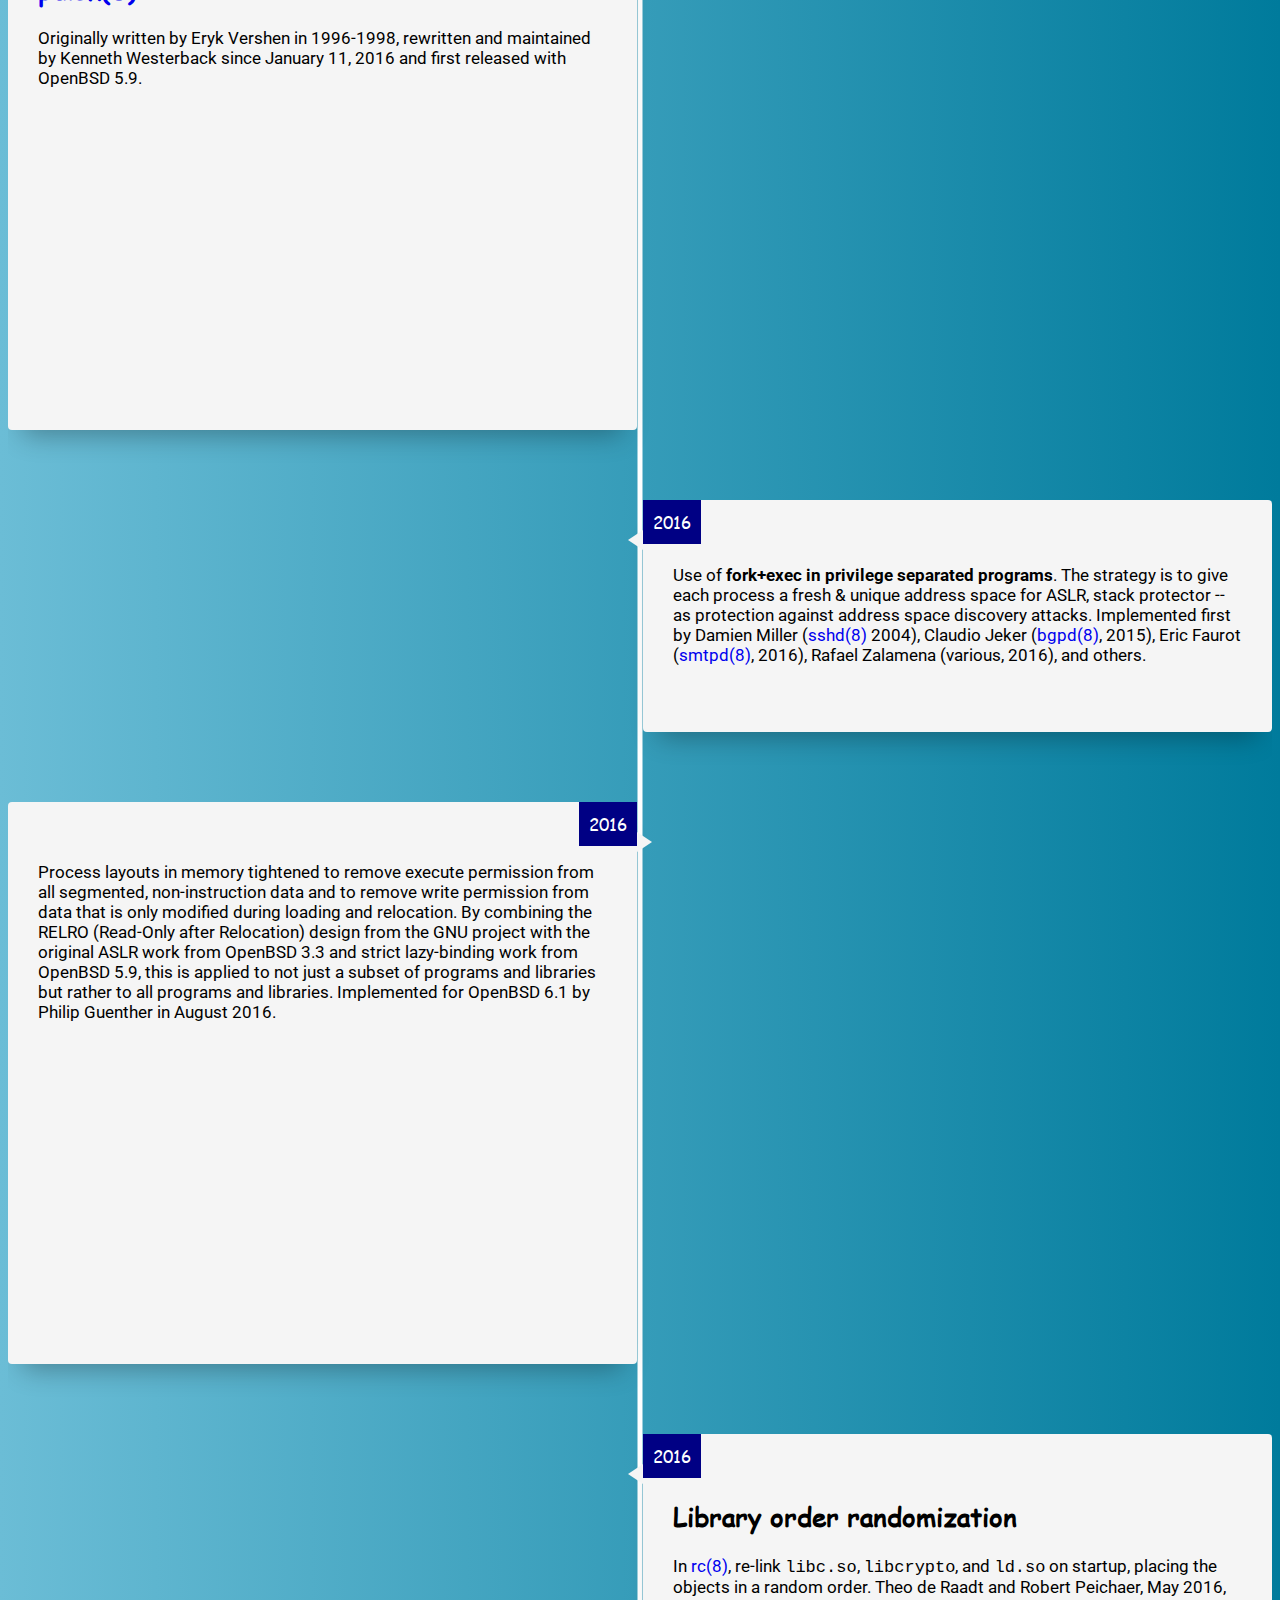
==== commit d6f09ed3: "Shorten" ====
--- a/docs/index.html
+++ b/docs/index.html
@@ -61,7 +61,7 @@
     <header>
       <div class="container text-center">
         <h1 style="margin-bottom: 0;"><b><i style="font-family: serif; color: #0000FF">Open</i><span style="font-family: serif; color: #000084">BSD</span></b> <span style="font-family: serif; color: #E00000">innovations</span></h1>
-        <p>(interpreted) timeline of <a href="https://www.openbsd.org/innovations.html">https://www.openbsd.org/innovations.html</a></p>
+        <p>(interpreted) timeline of <a href="https://www.openbsd.org/innovations.html">www.openbsd.org/innovations.html</a></p>
       </div>
     </header>
     <section>
--- a/docs/assets/main.css
+++ b/docs/assets/main.css
@@ -170,7 +170,7 @@
 }
 
 .timeline-image img {
-  max-width: 300px;
+  max-width: 100%;
   height: auto;
 }
 
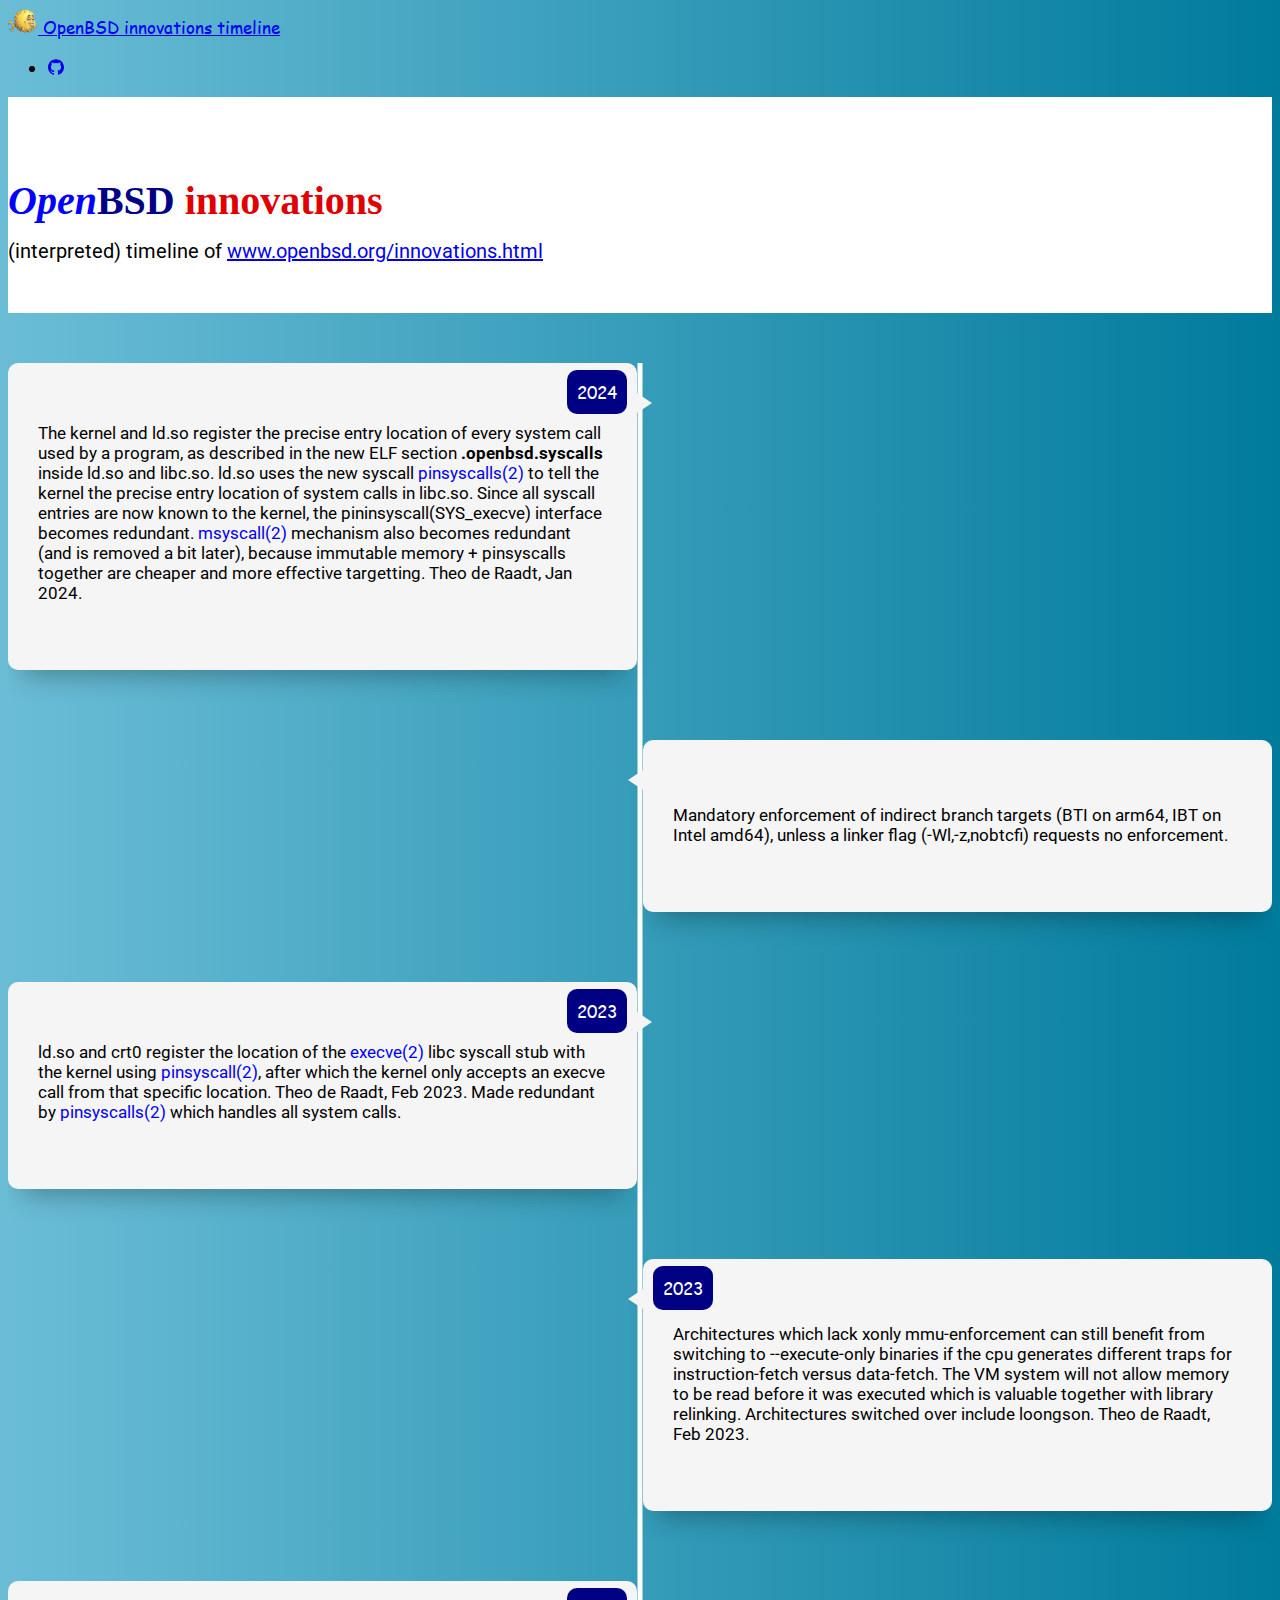
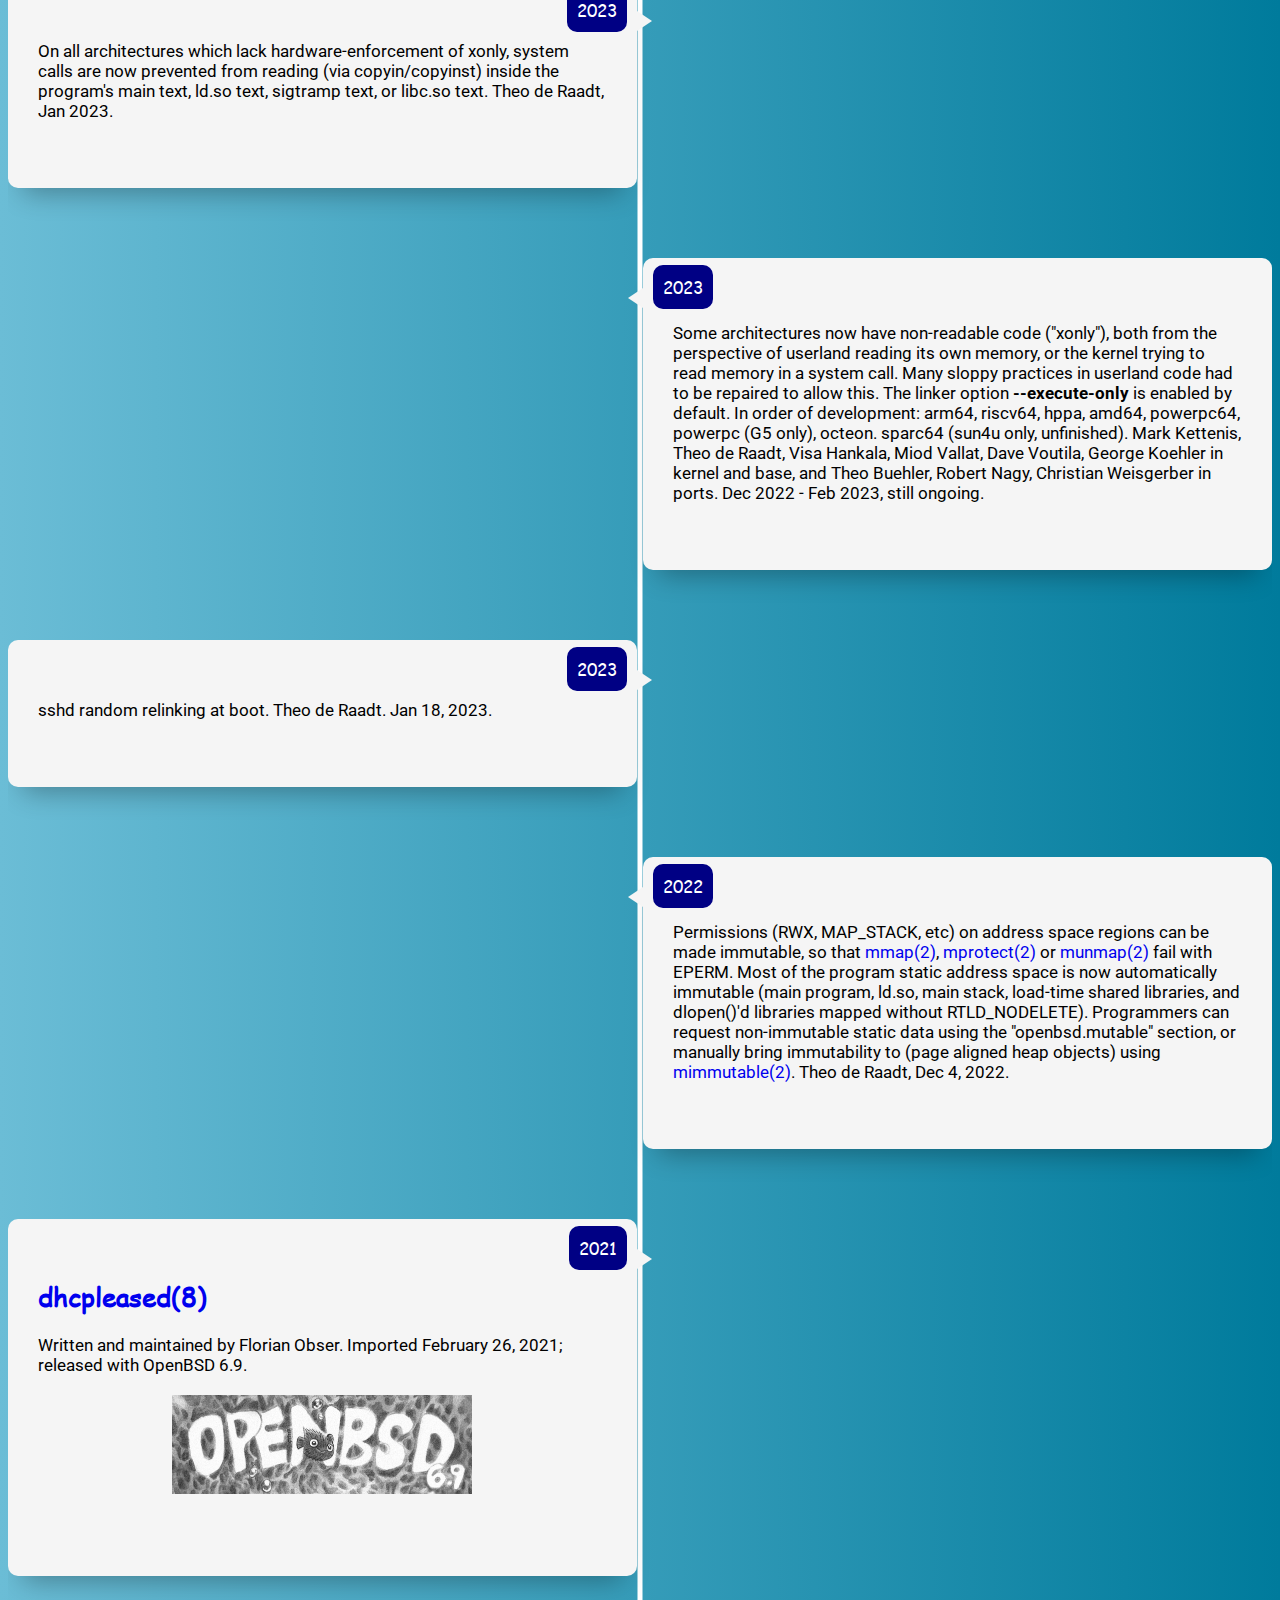
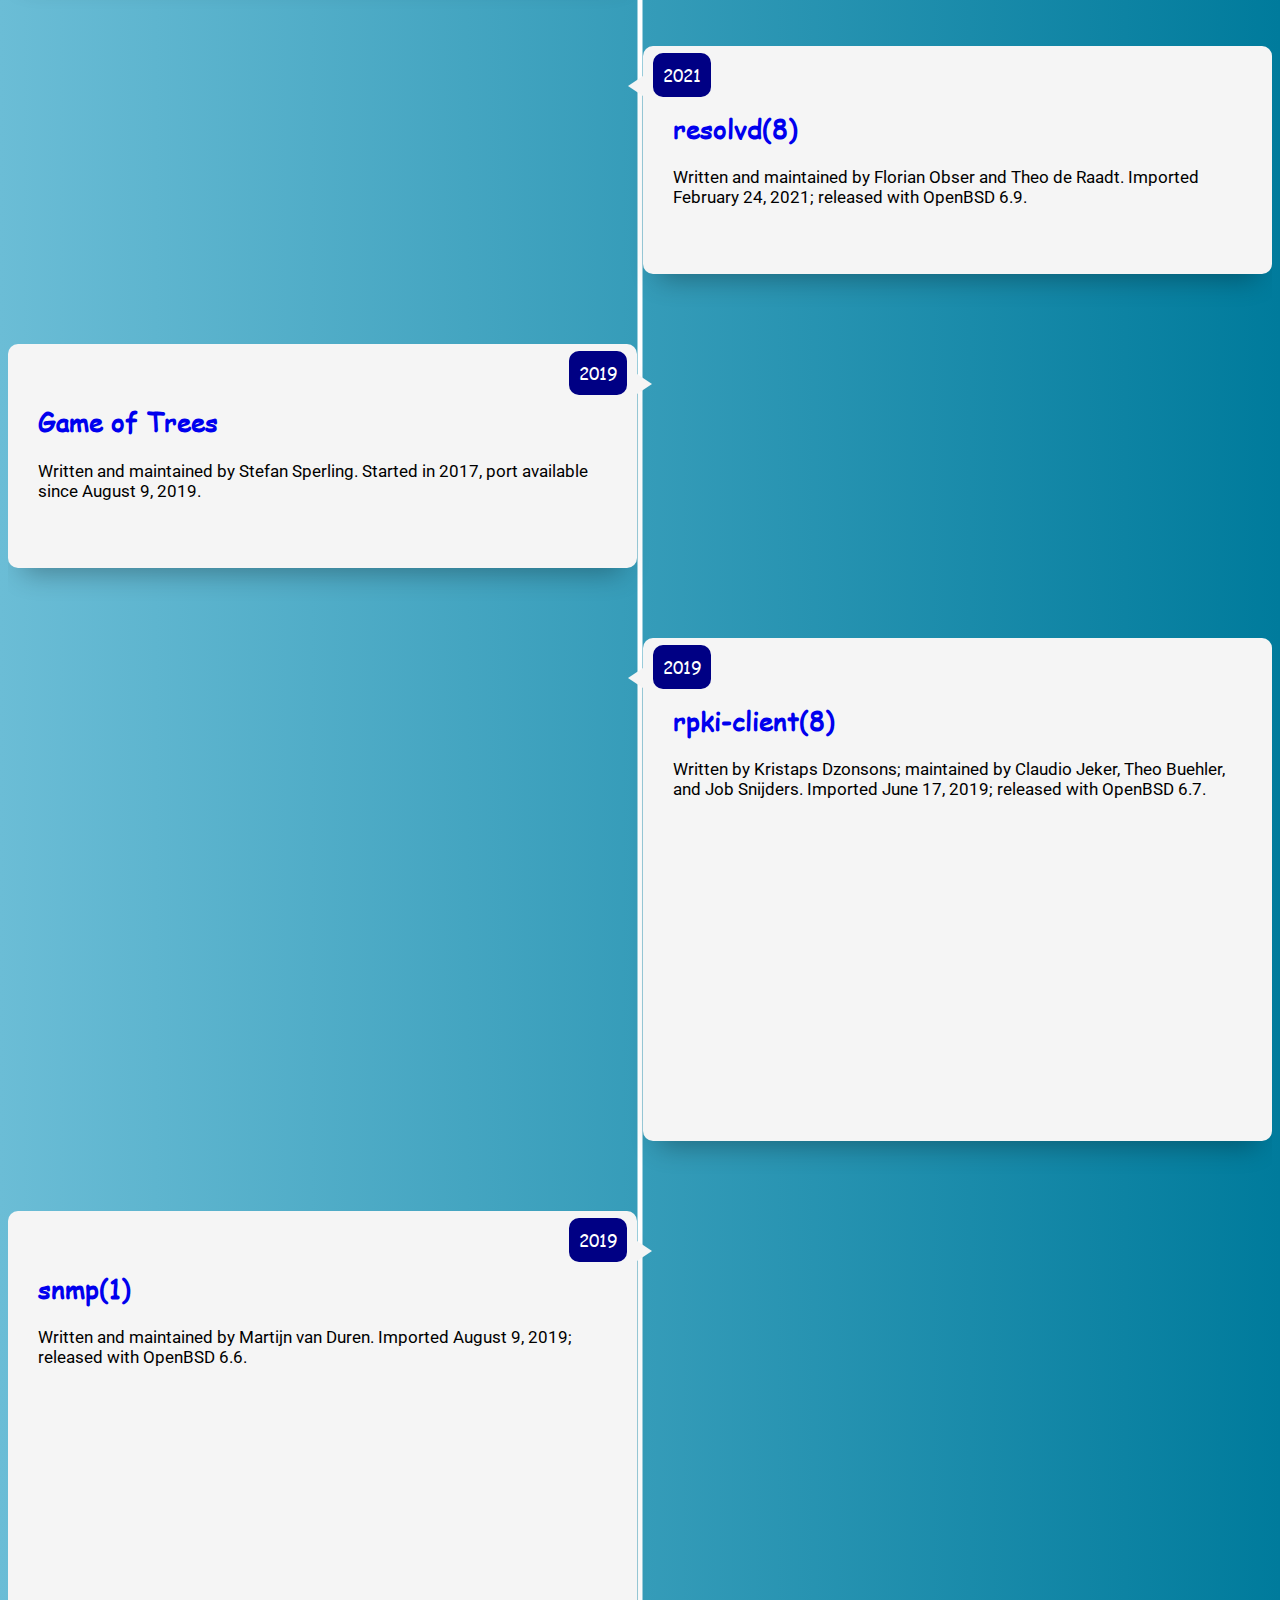
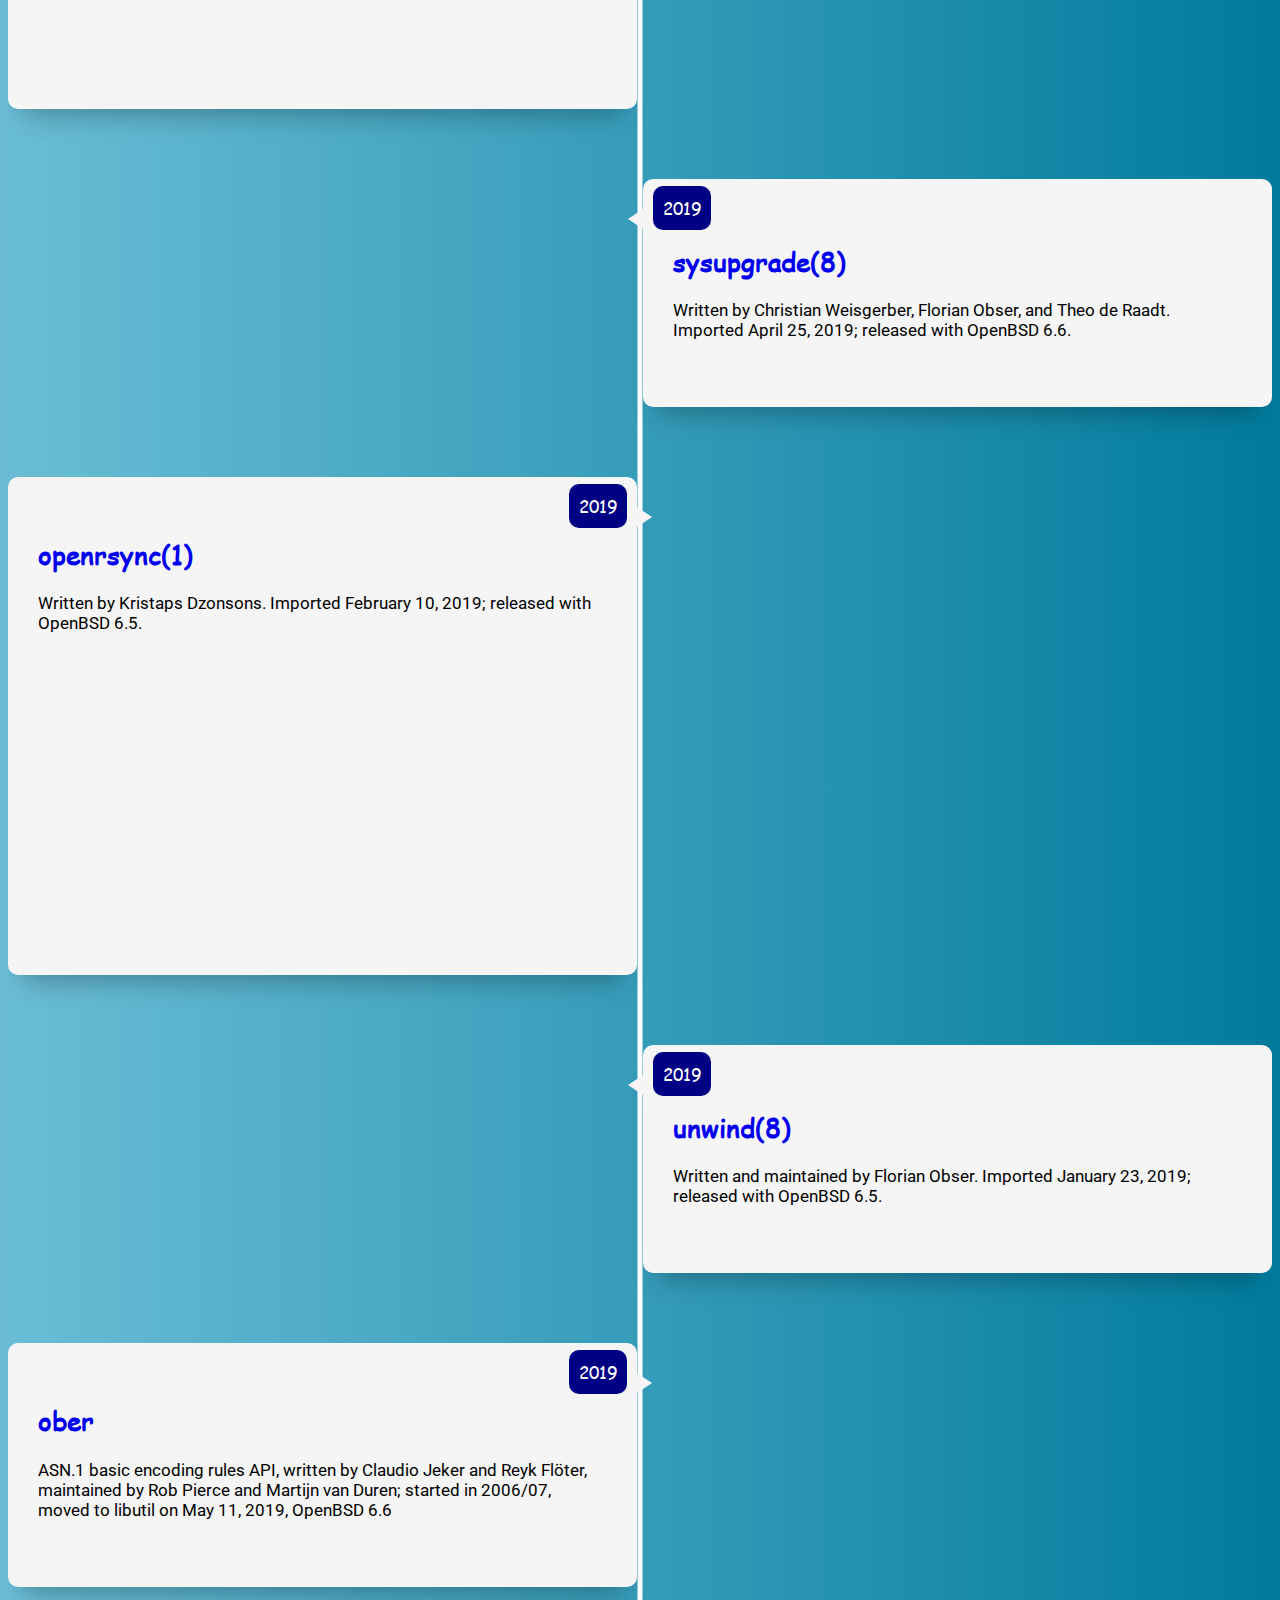
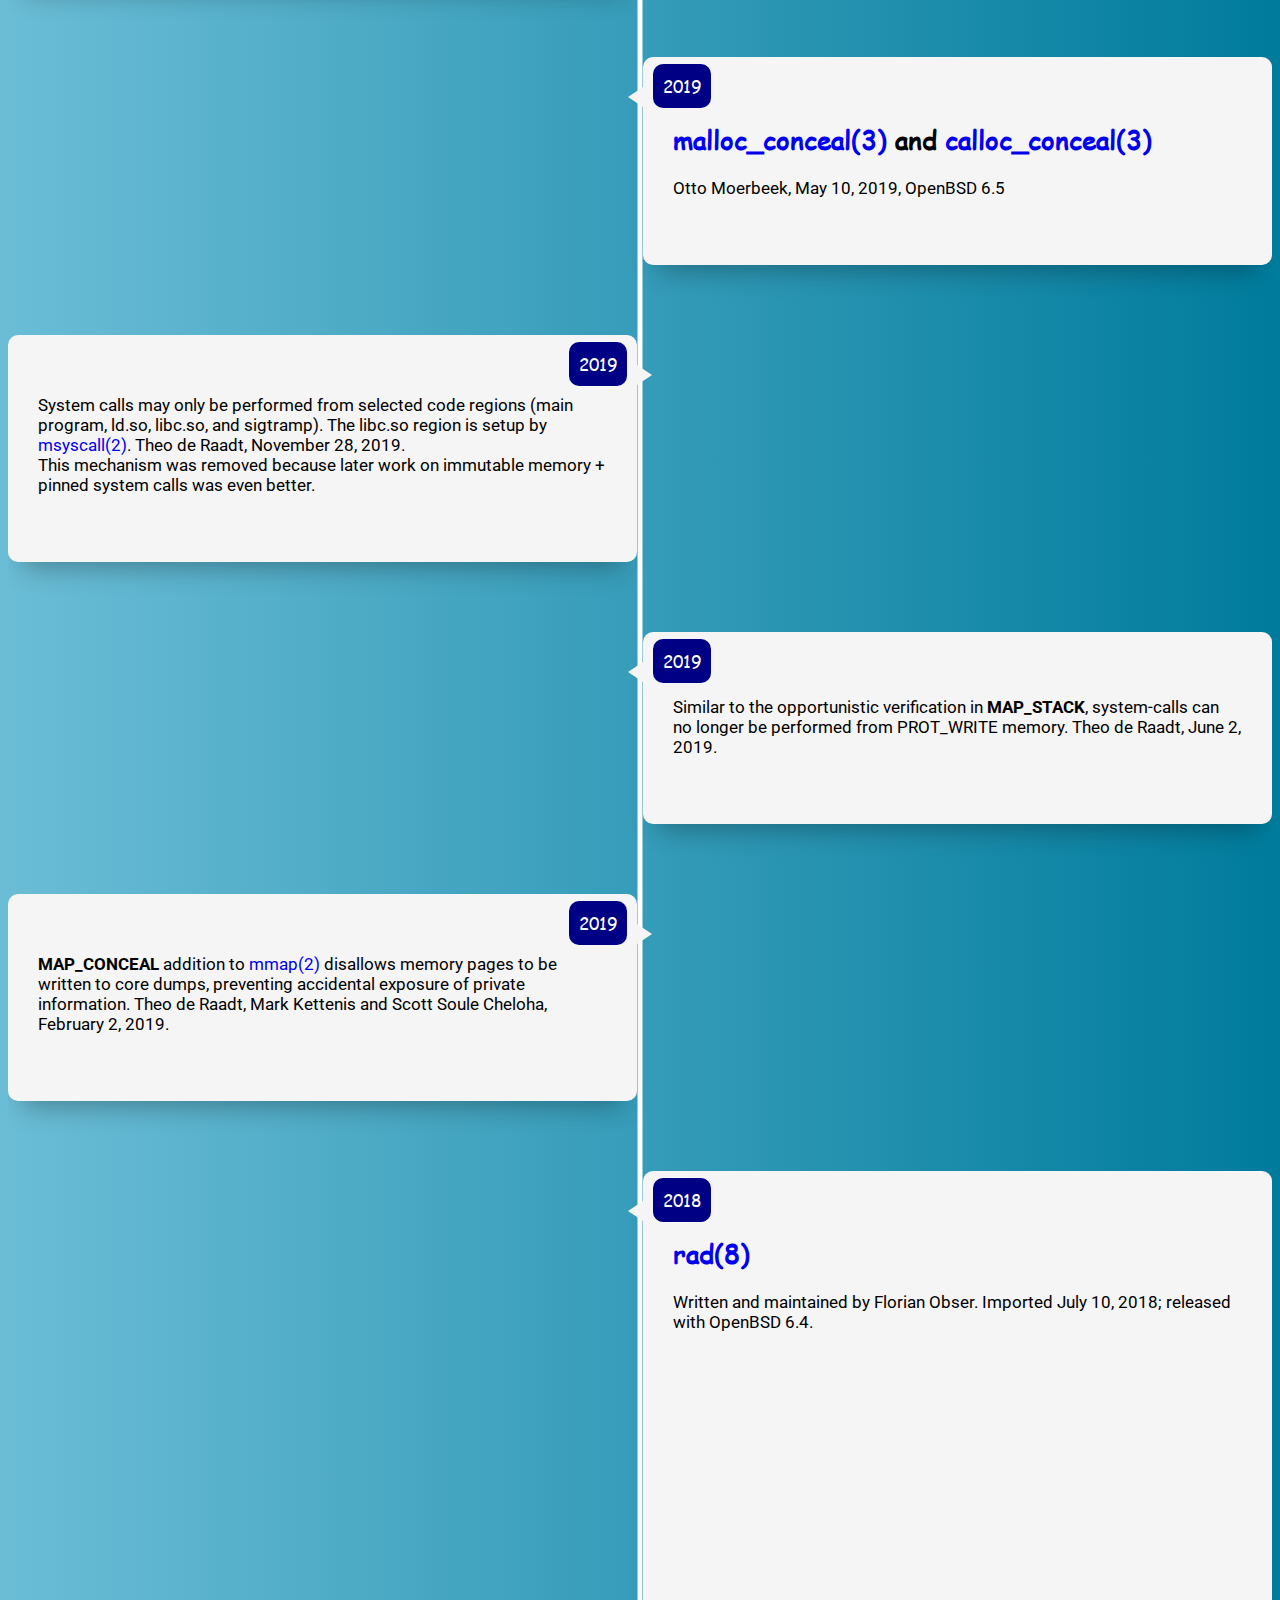
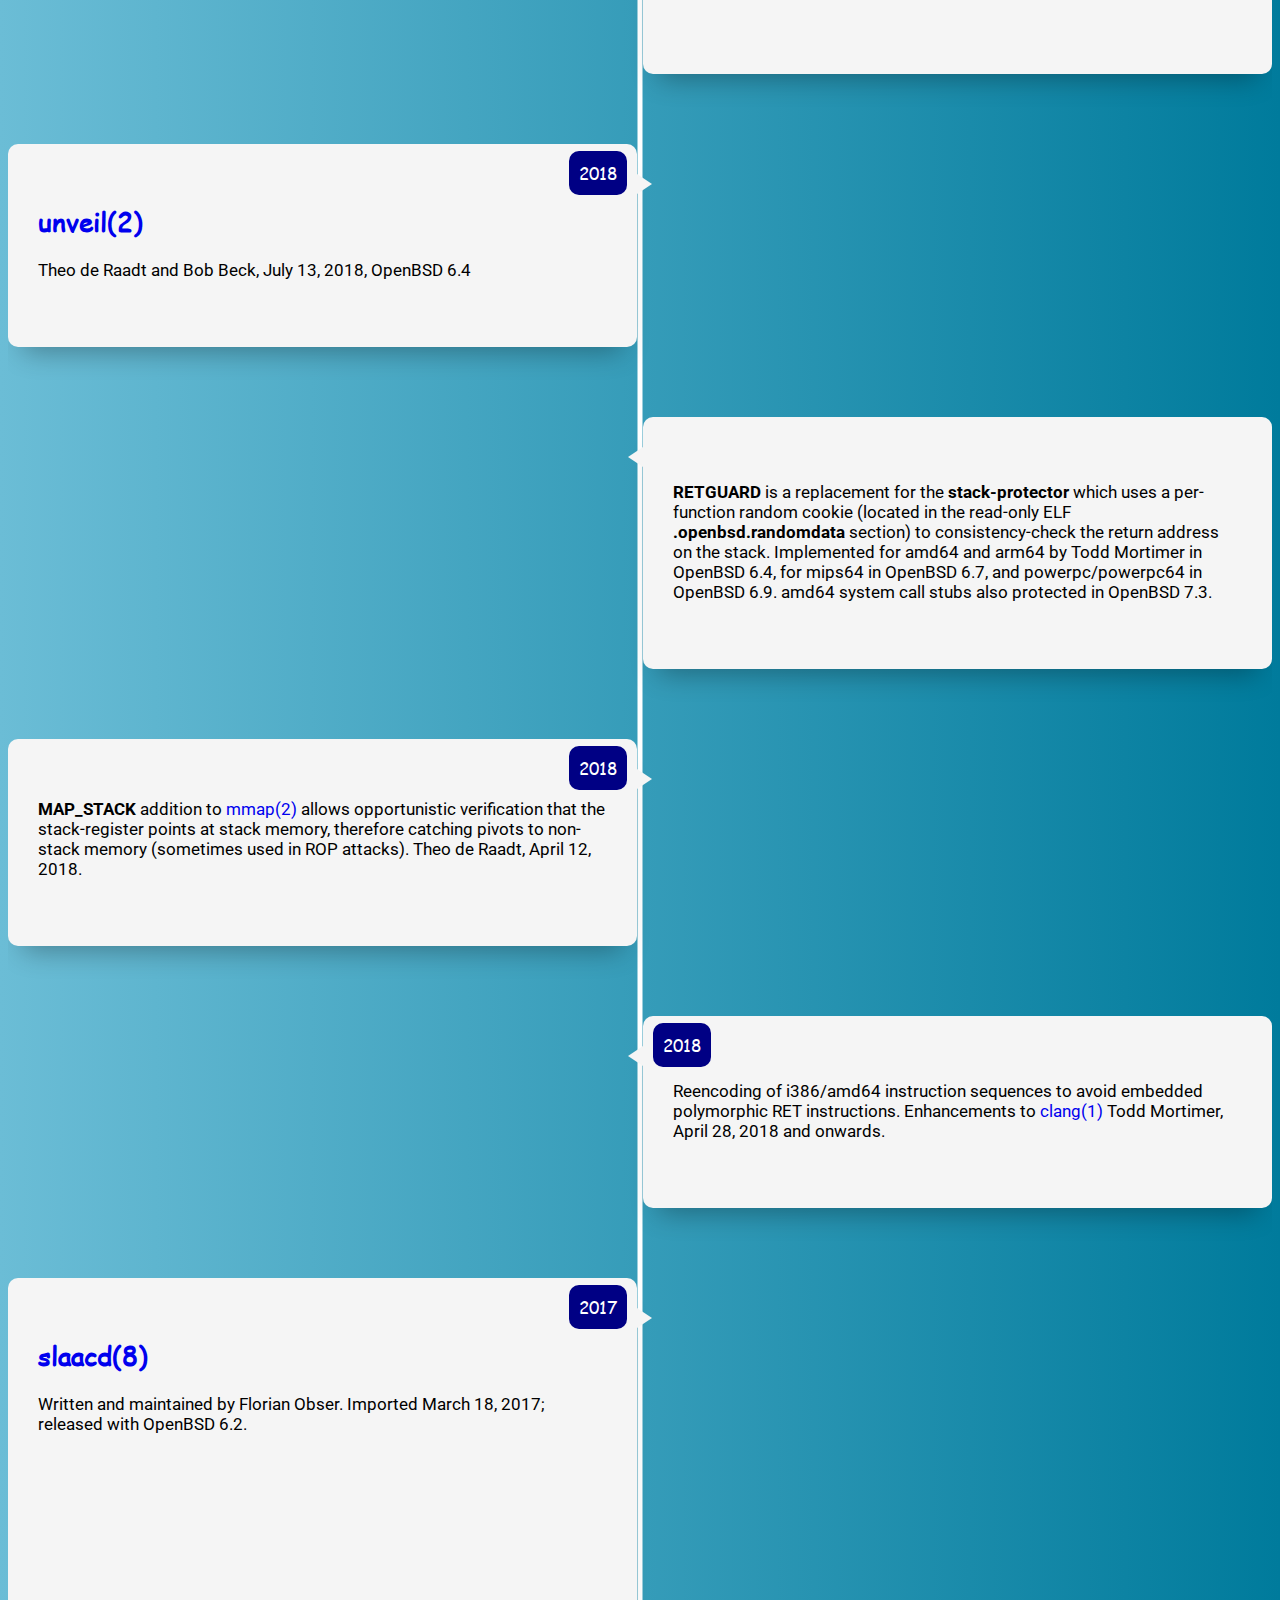
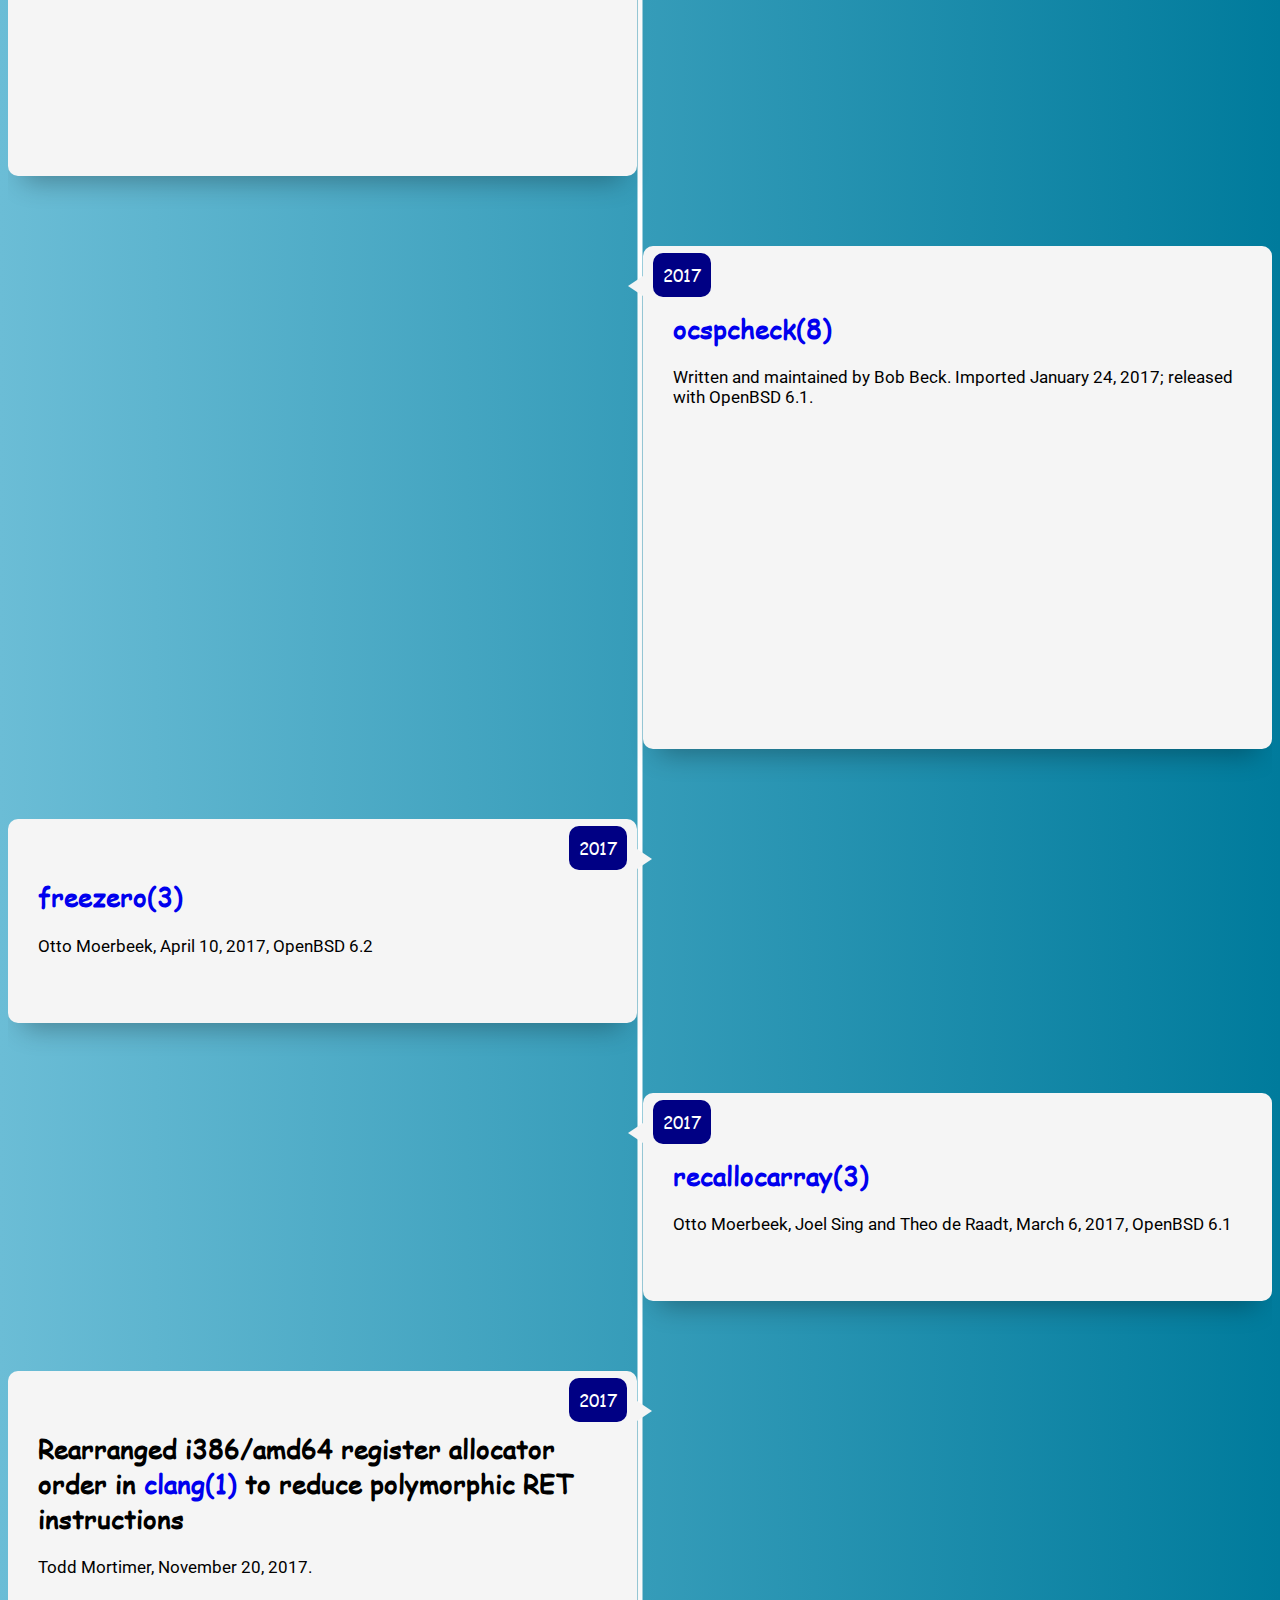
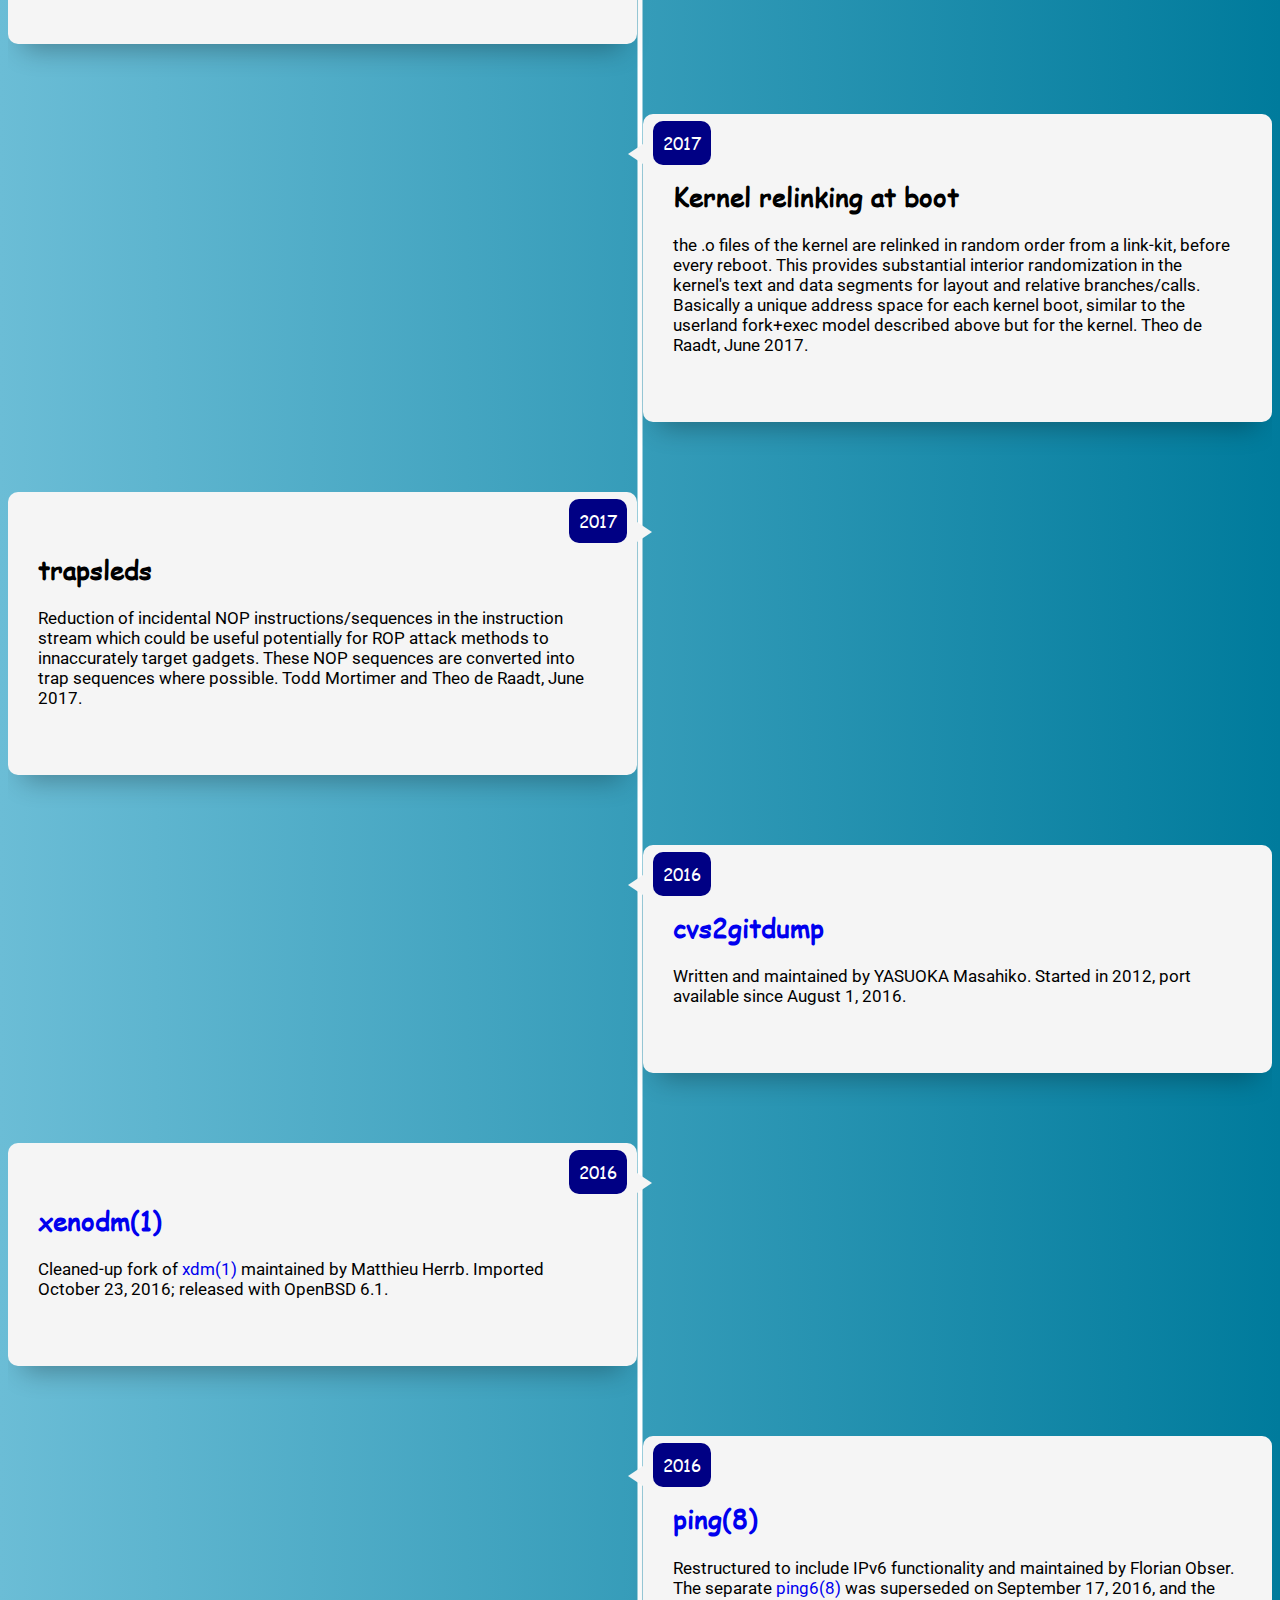
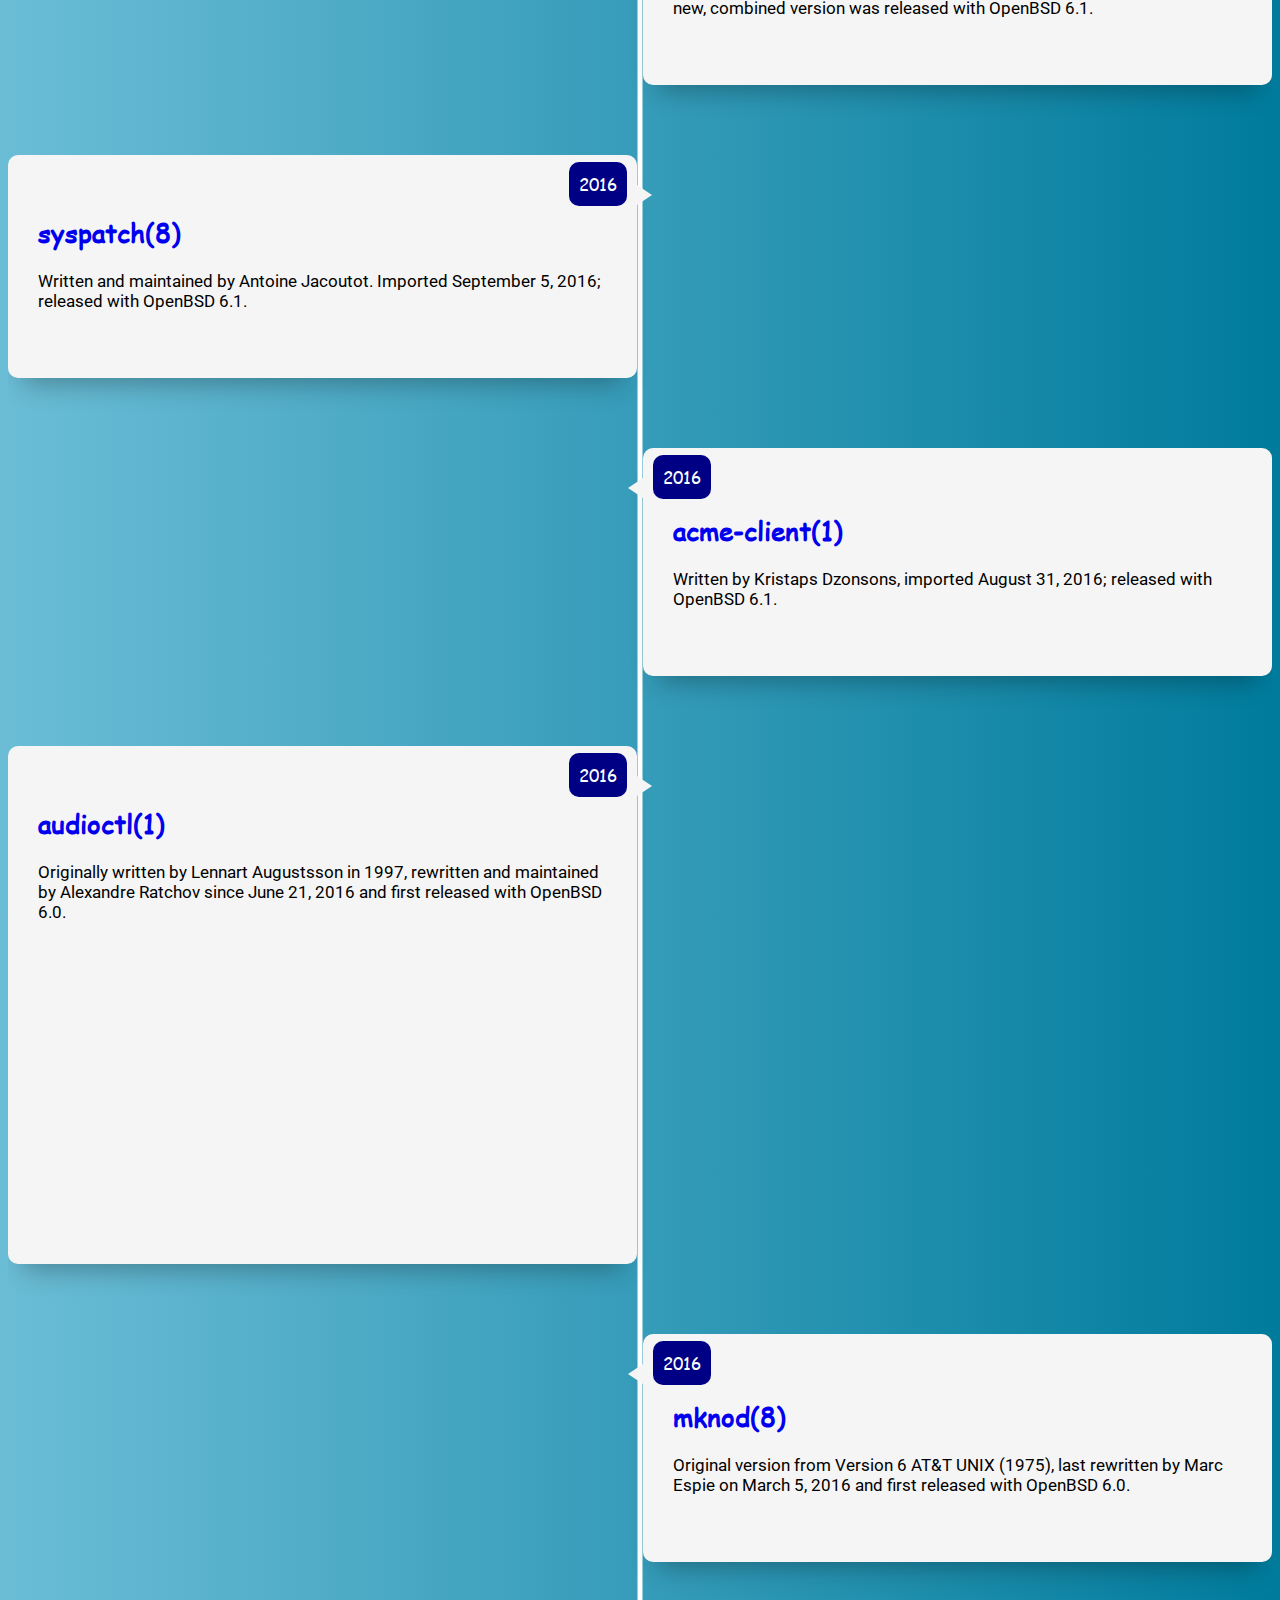
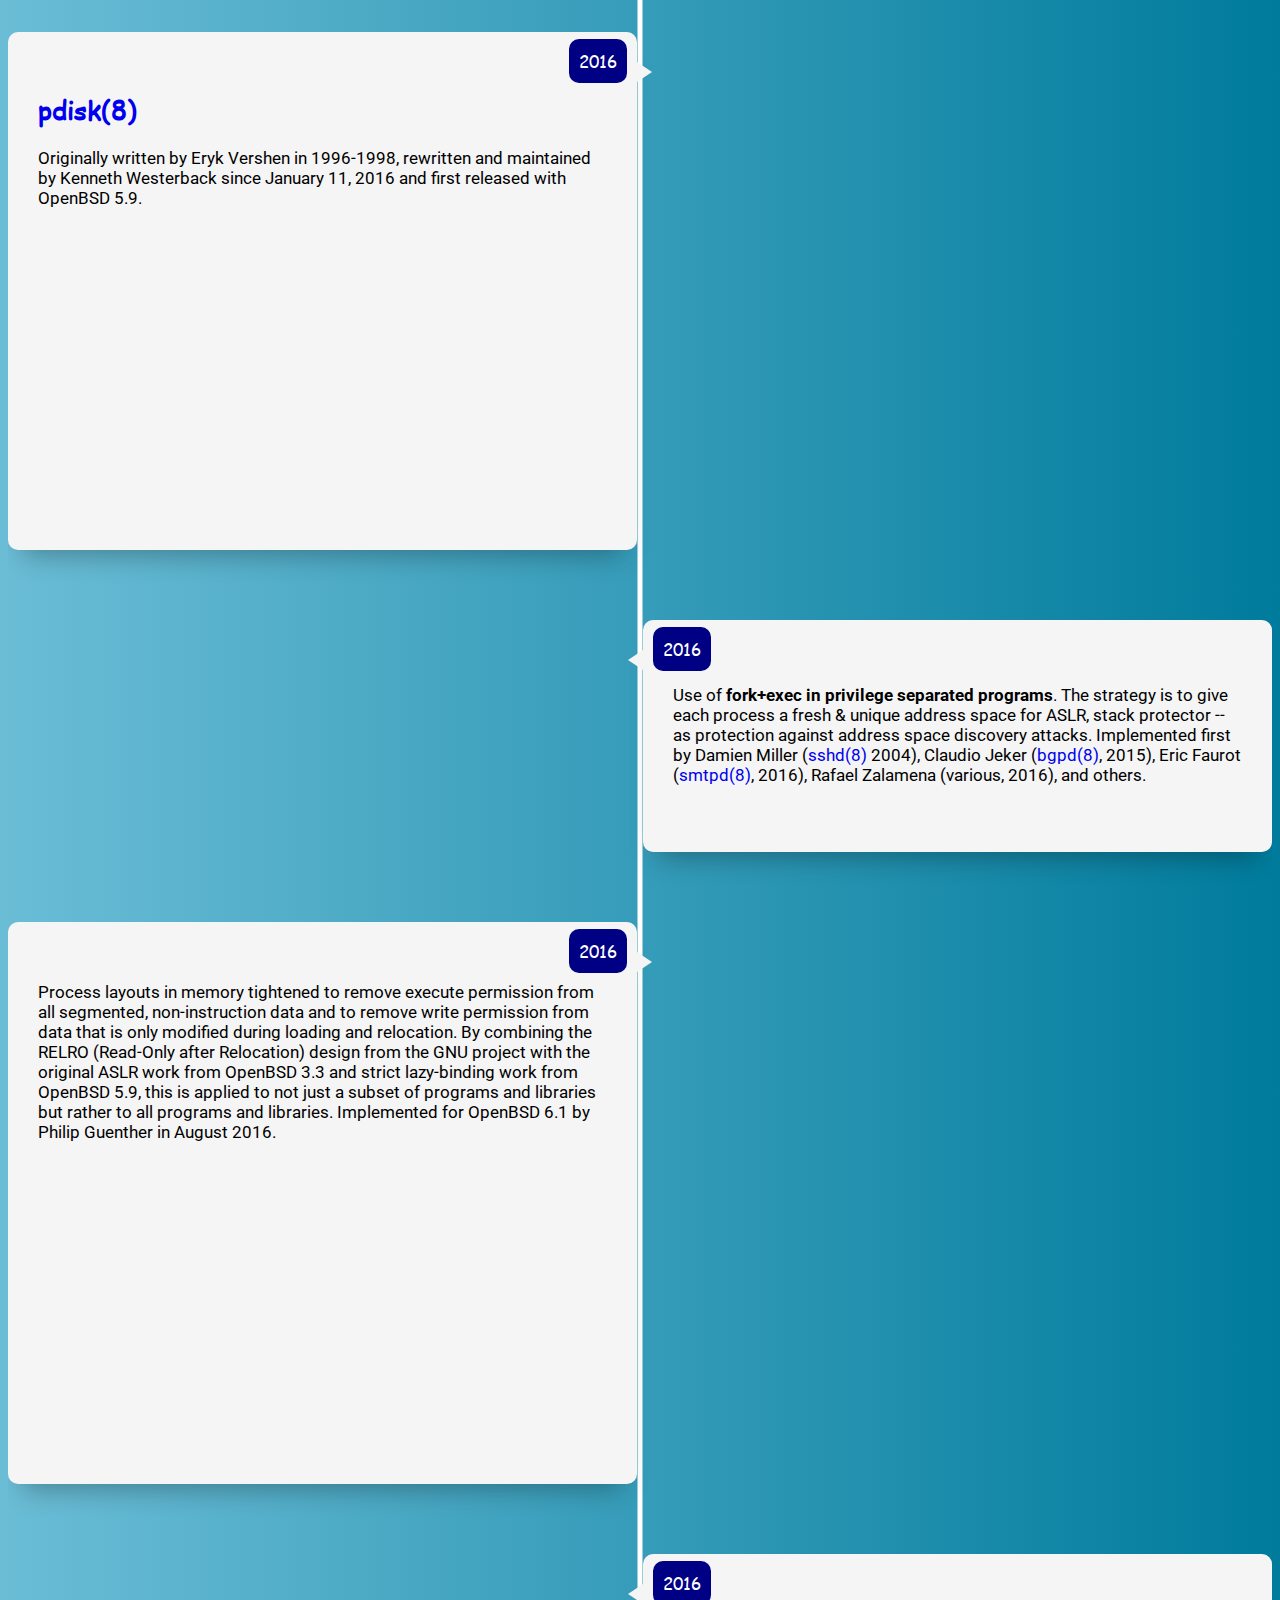
==== commit 2ccd00f2: "Rebuild timeline" ====
--- a/docs/index.html
+++ b/docs/index.html
@@ -77,6 +77,9 @@
         to tell the kernel the precise entry location of system calls in libc.so.
 	Since all syscall entries are now known to the kernel, the
 	pininsyscall(SYS_execve) interface becomes redundant.
+        <a href="https://man.openbsd.org/msyscall.2">msyscall(2)</a> mechanism
+	also becomes redundant (and is removed a bit later), because immutable
+	memory + pinsyscalls together are cheaper and more effective targetting.
 	Theo de Raadt, Jan 2024.
 
     </p>    <p>&nbsp;</p>
@@ -311,8 +314,11 @@
   <div class="timeline-content">
     <h2></h2><time class="date" datetime="2019-01-01T00:00:00Z">2019</time>    <p>
       System calls may only be performed from selected code regions
-        (main program, ld.so, libc.so, and sigtramp).
-	Theo de Raadt, November 28, 2019.
+        (main program, ld.so, libc.so, and sigtramp).  The libc.so region
+	is setup by <a href="https://man.openbsd.org/msyscall.2">msyscall(2)</a>.
+	Theo de Raadt, November 28, 2019.<br>
+	This mechanism was removed because later work on immutable memory +
+	pinned system calls was even better.
     
     </p>    <p>&nbsp;</p>
   </div>
--- a/docs/assets/main.css
+++ b/docs/assets/main.css
@@ -124,7 +124,7 @@
   position: relative;
   width: 45%;
   padding: 10px 30px;
-  border-radius: 4px;
+  border-radius: 10px;
   background-color: #f5f5f5;
   box-shadow: 0 20px 25px -15px rgba(0, 0, 0, 0.3);
 }
@@ -189,6 +189,8 @@
   position: absolute;
   top: 0px;
   right: 0px;
+  margin: 7px 10px;
+  border-radius: 10px;
 }
 
 .timeline-item:nth-child(odd).animate .timeline-content {
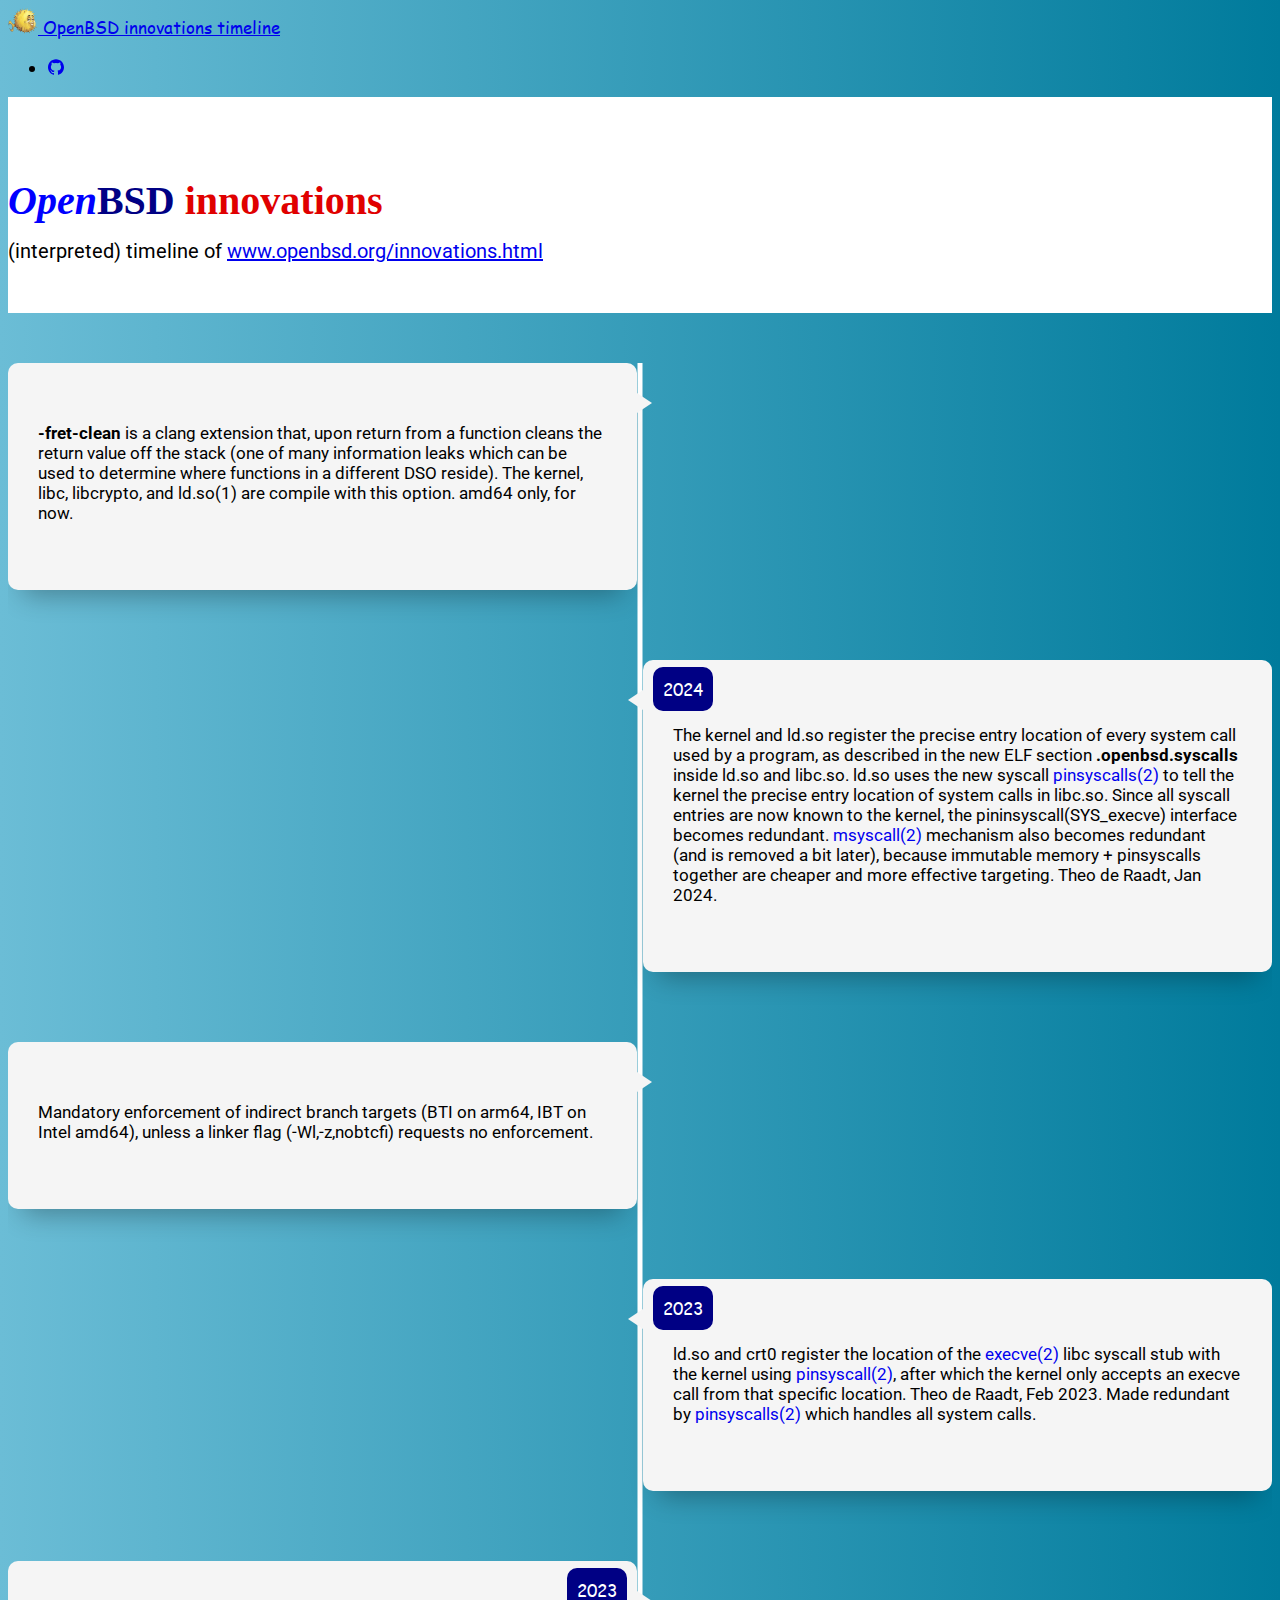
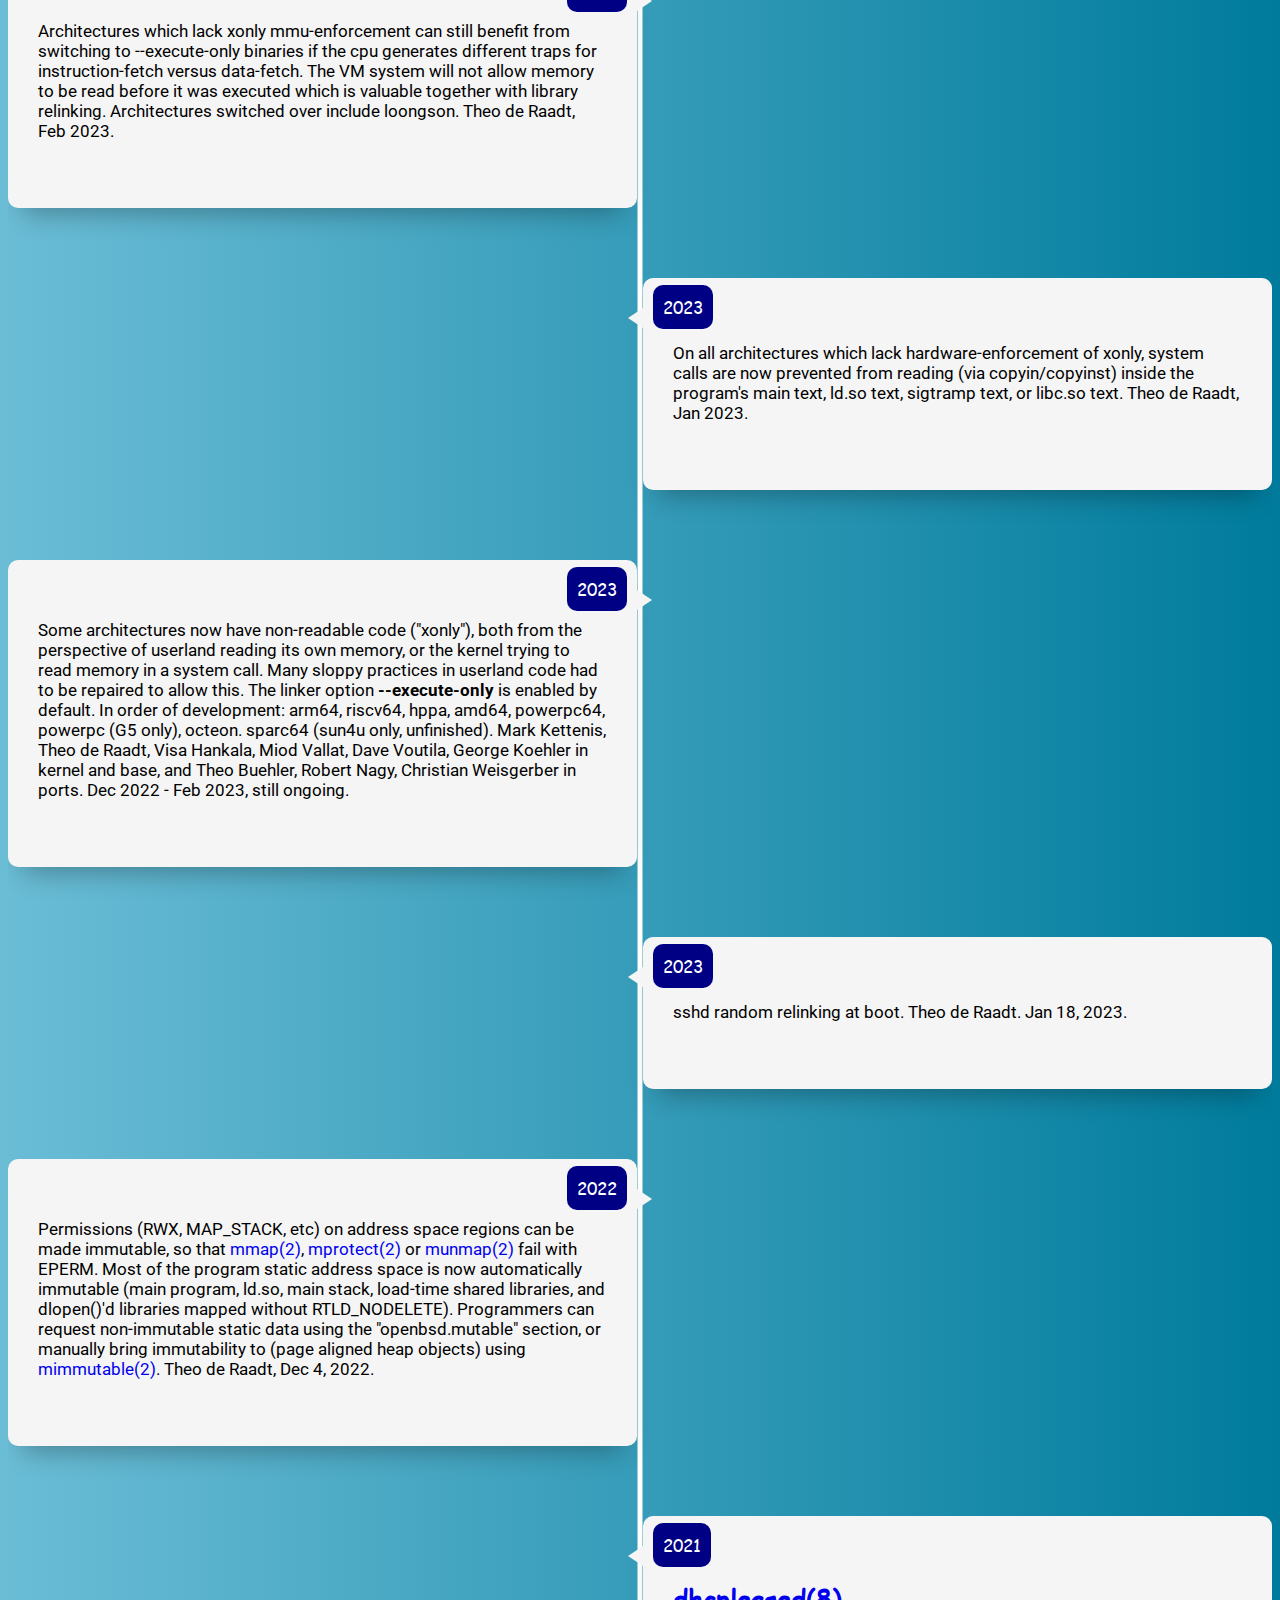
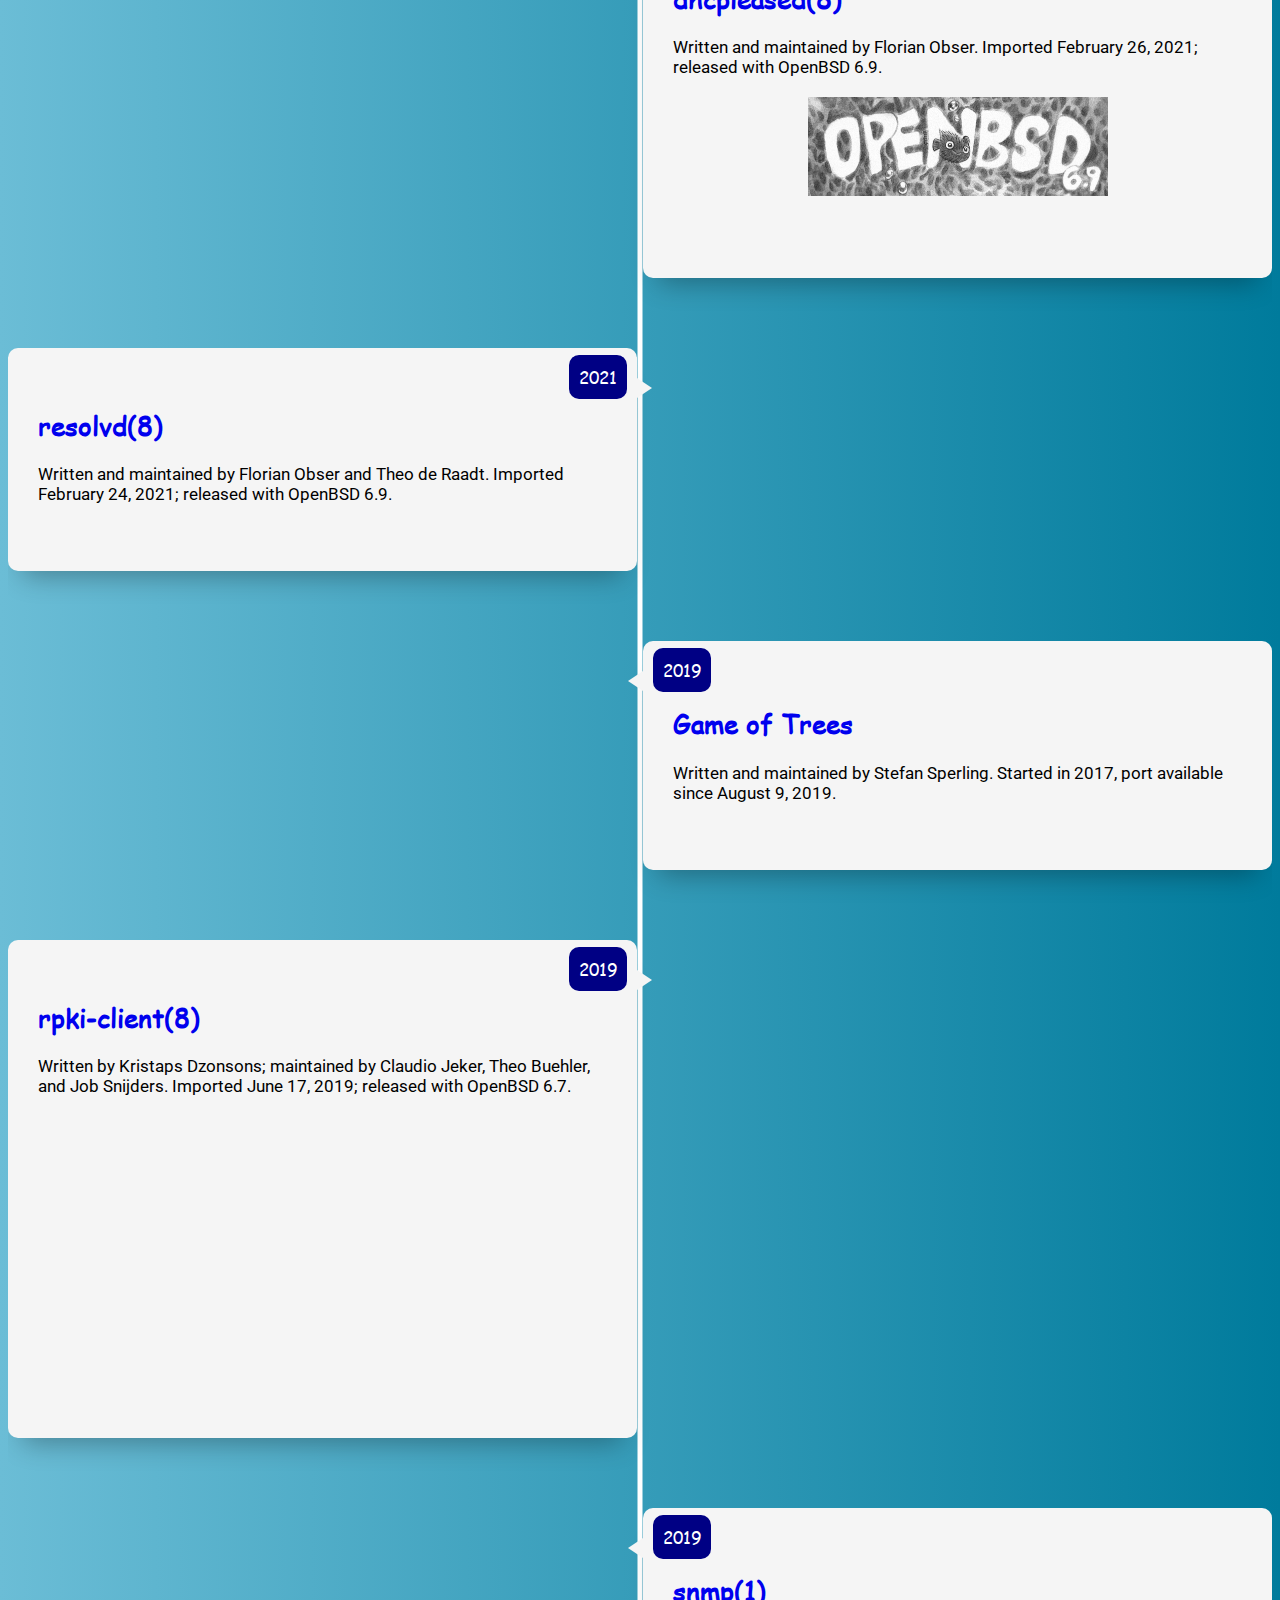
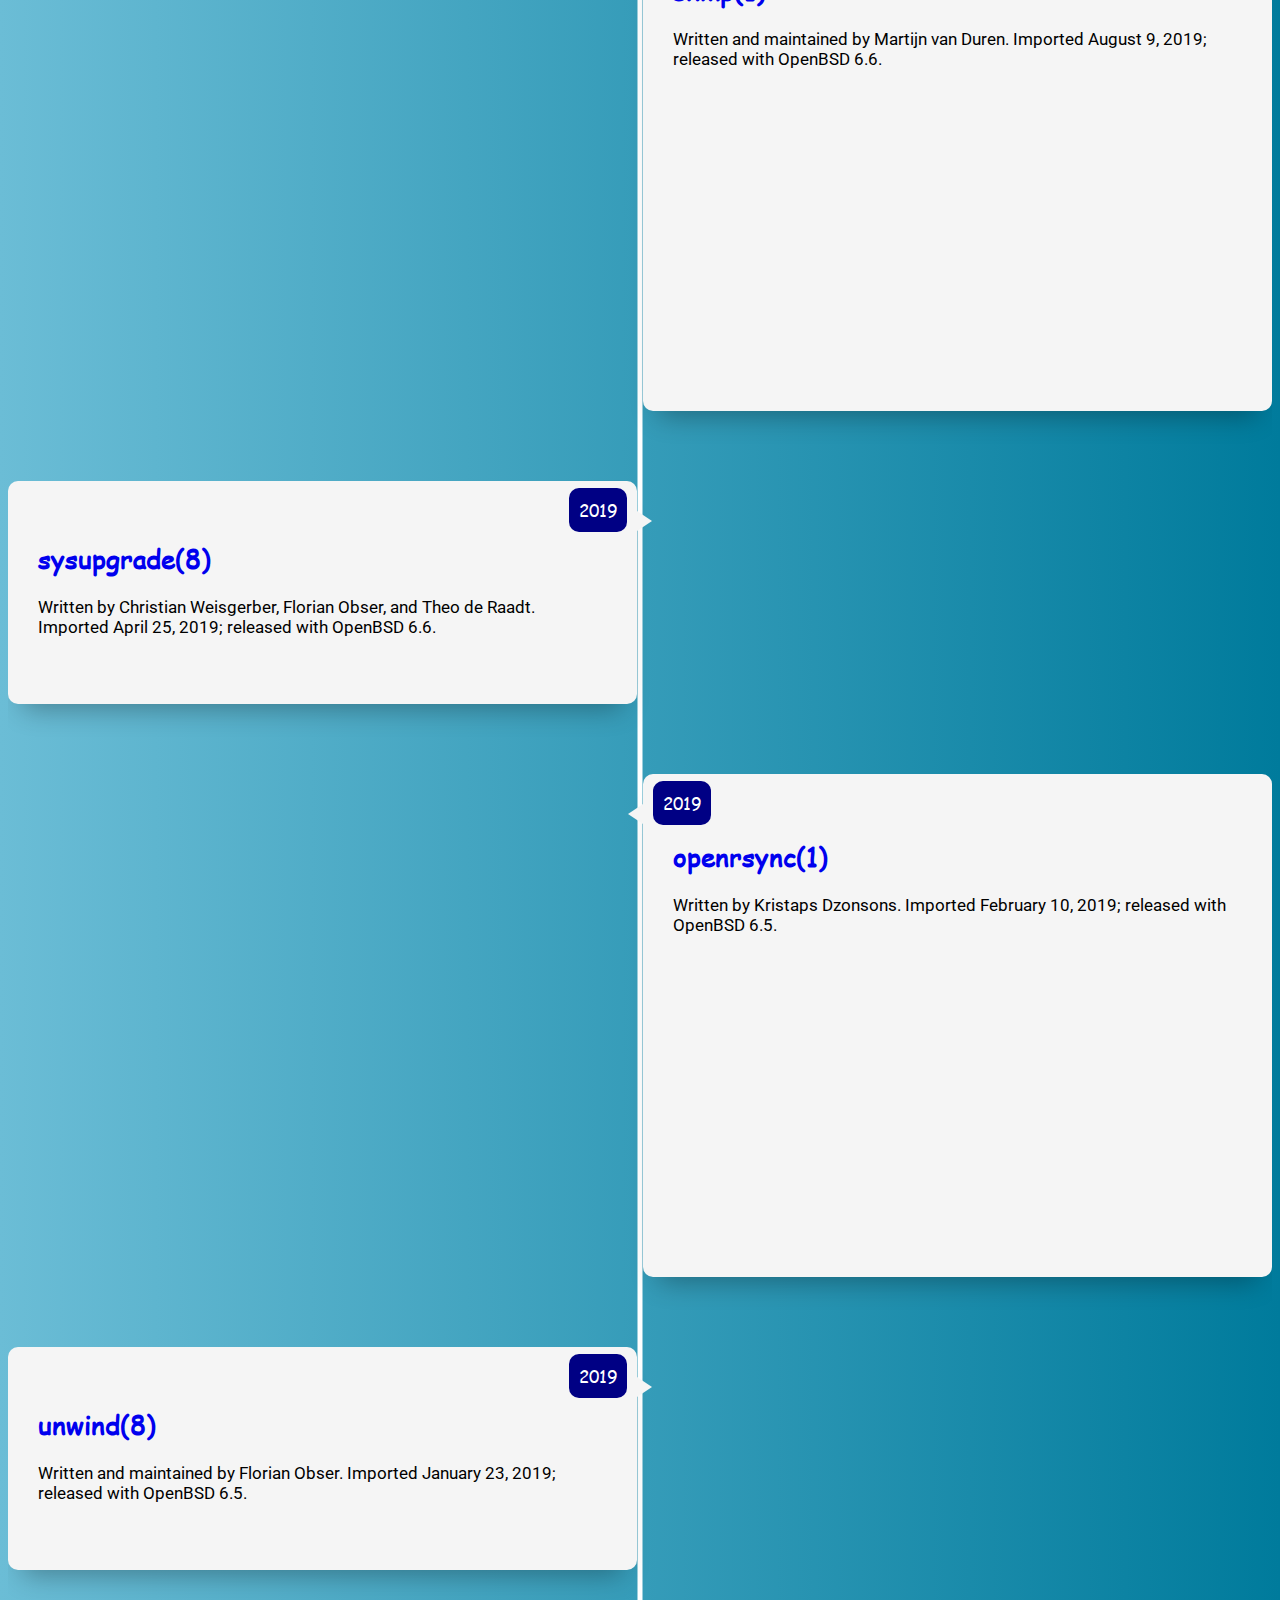
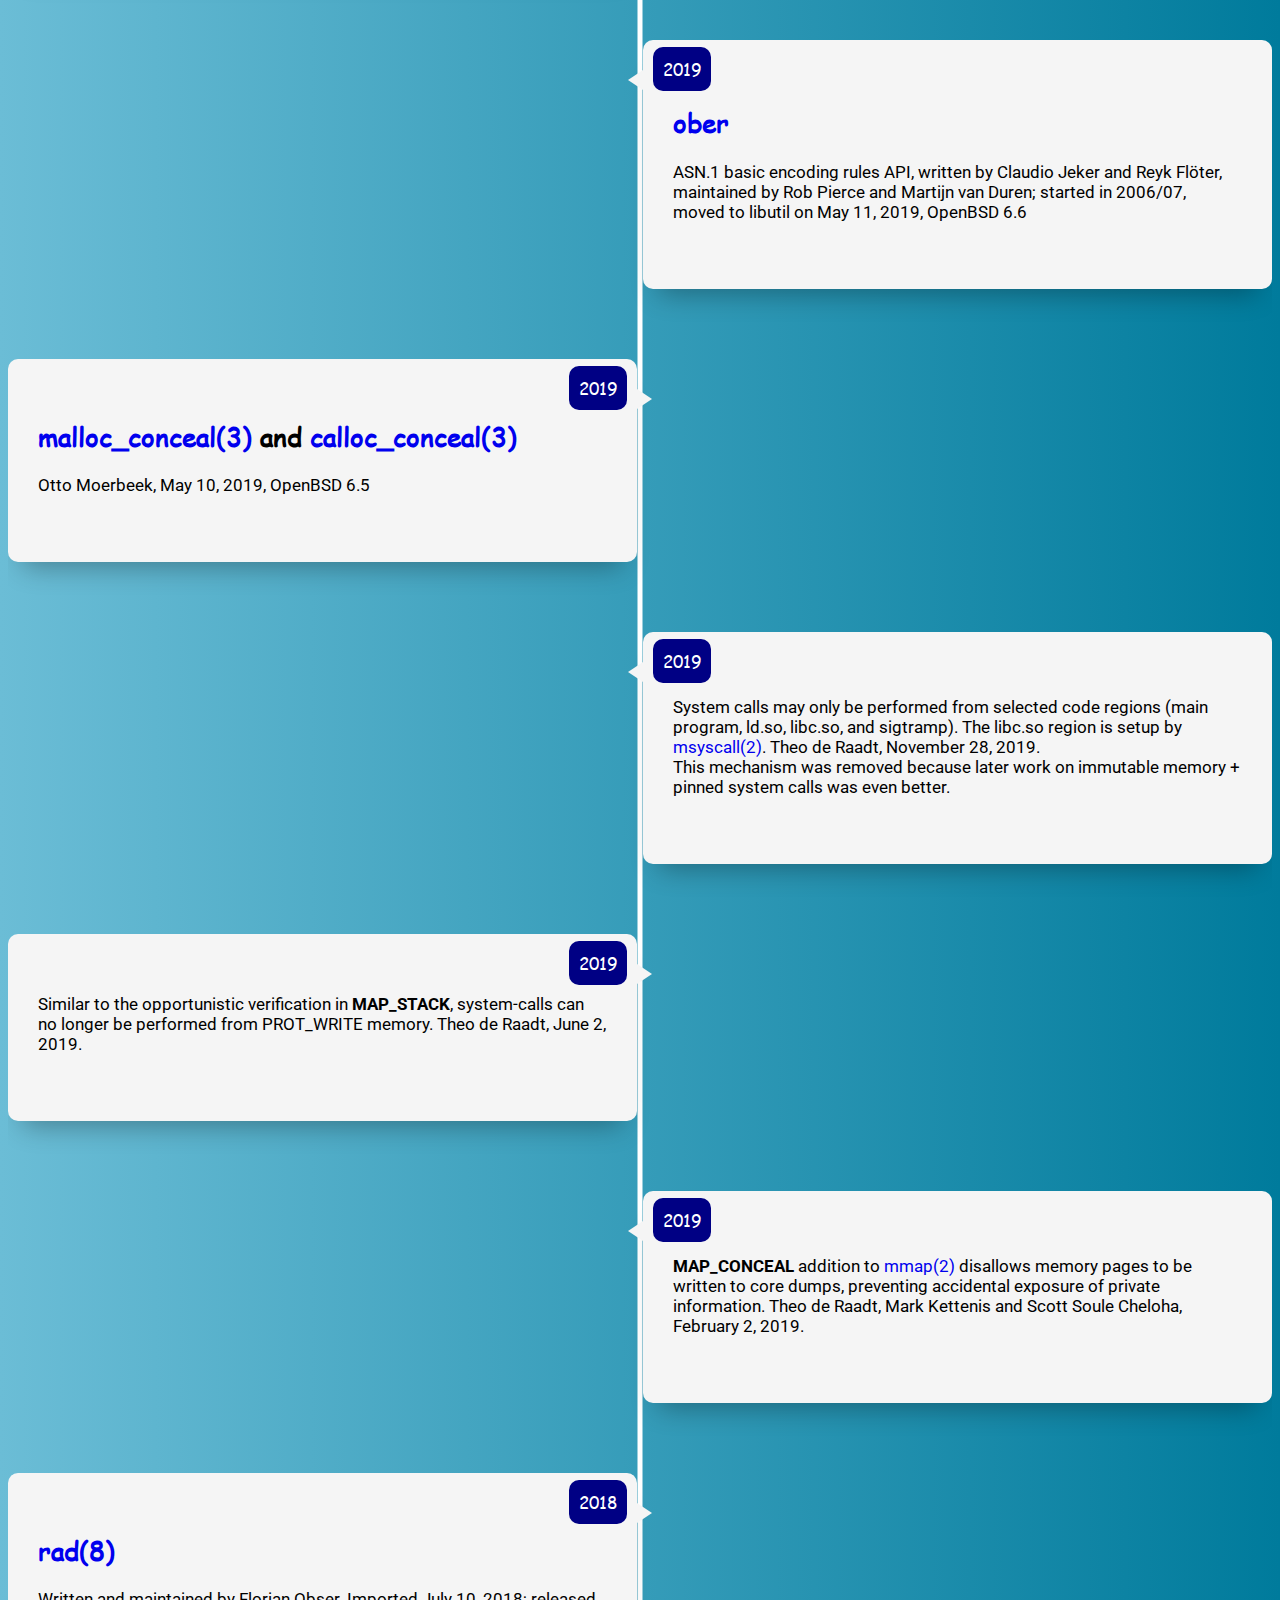
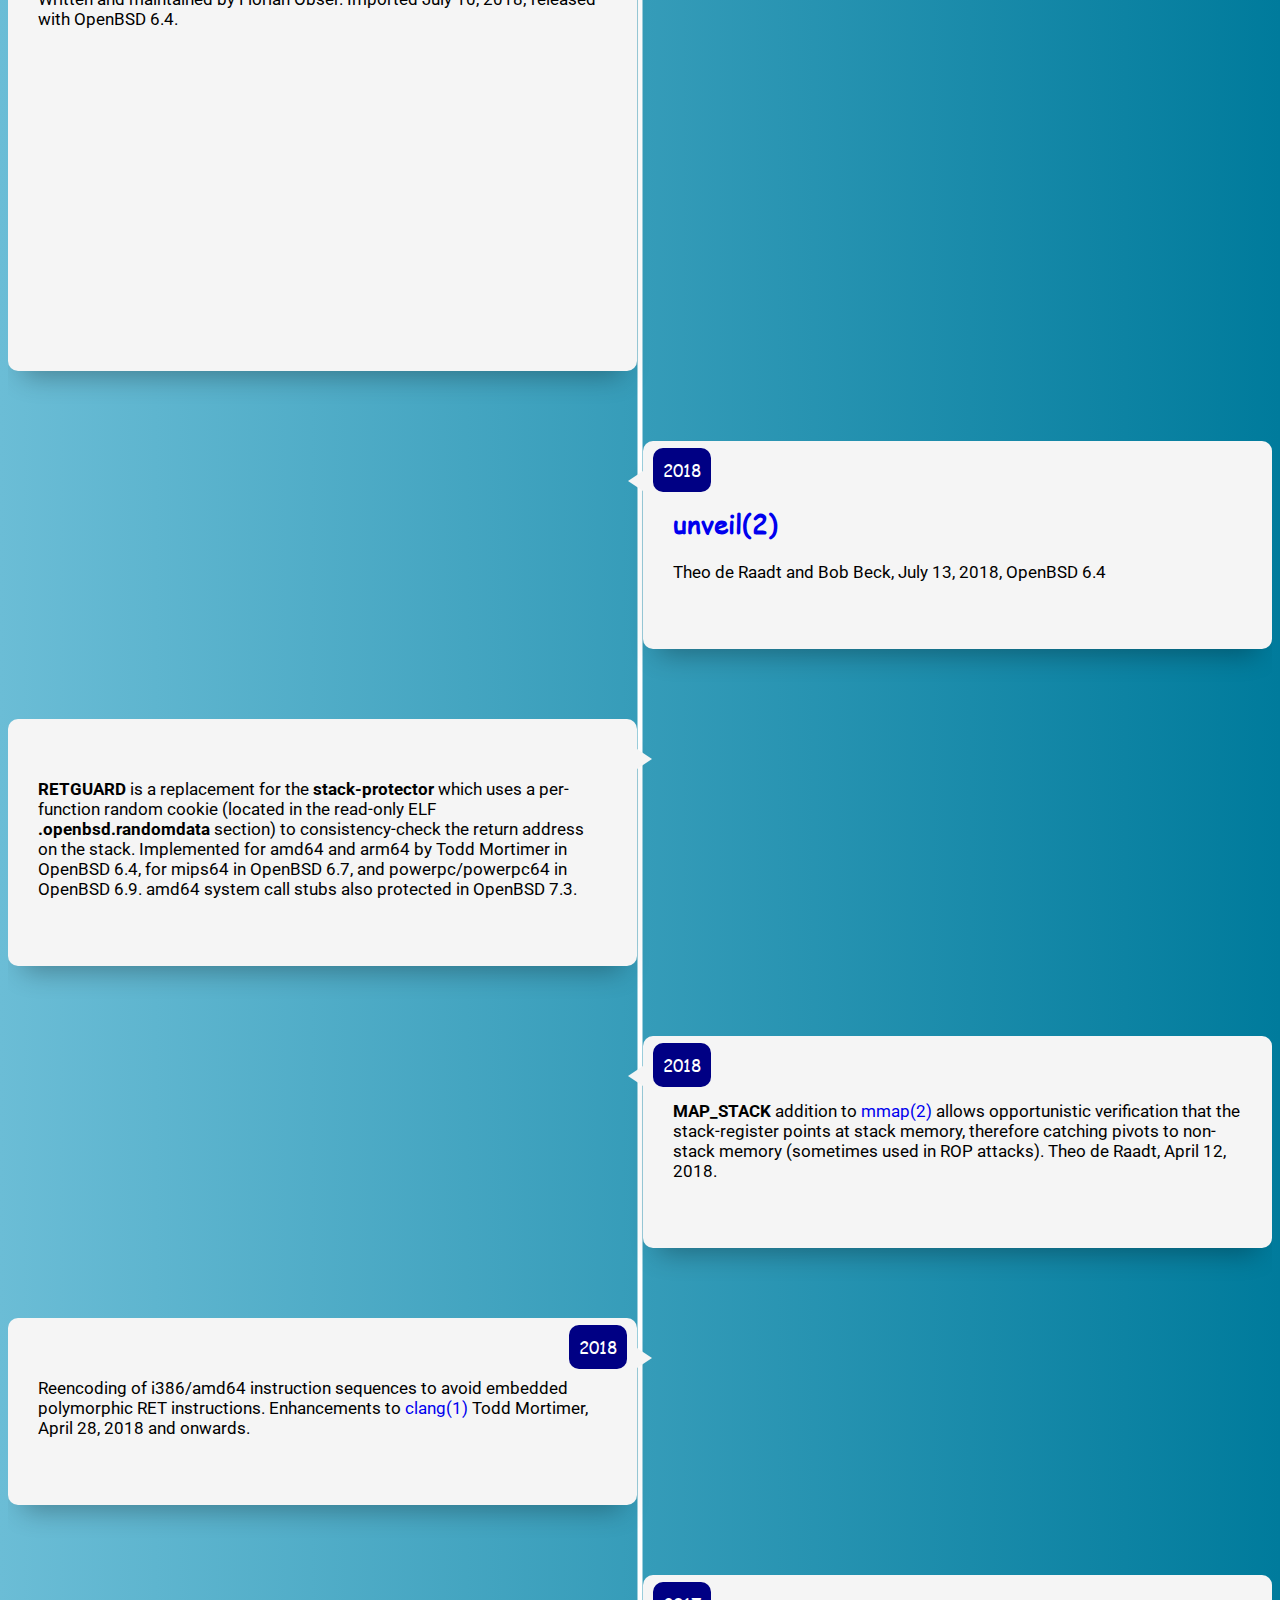
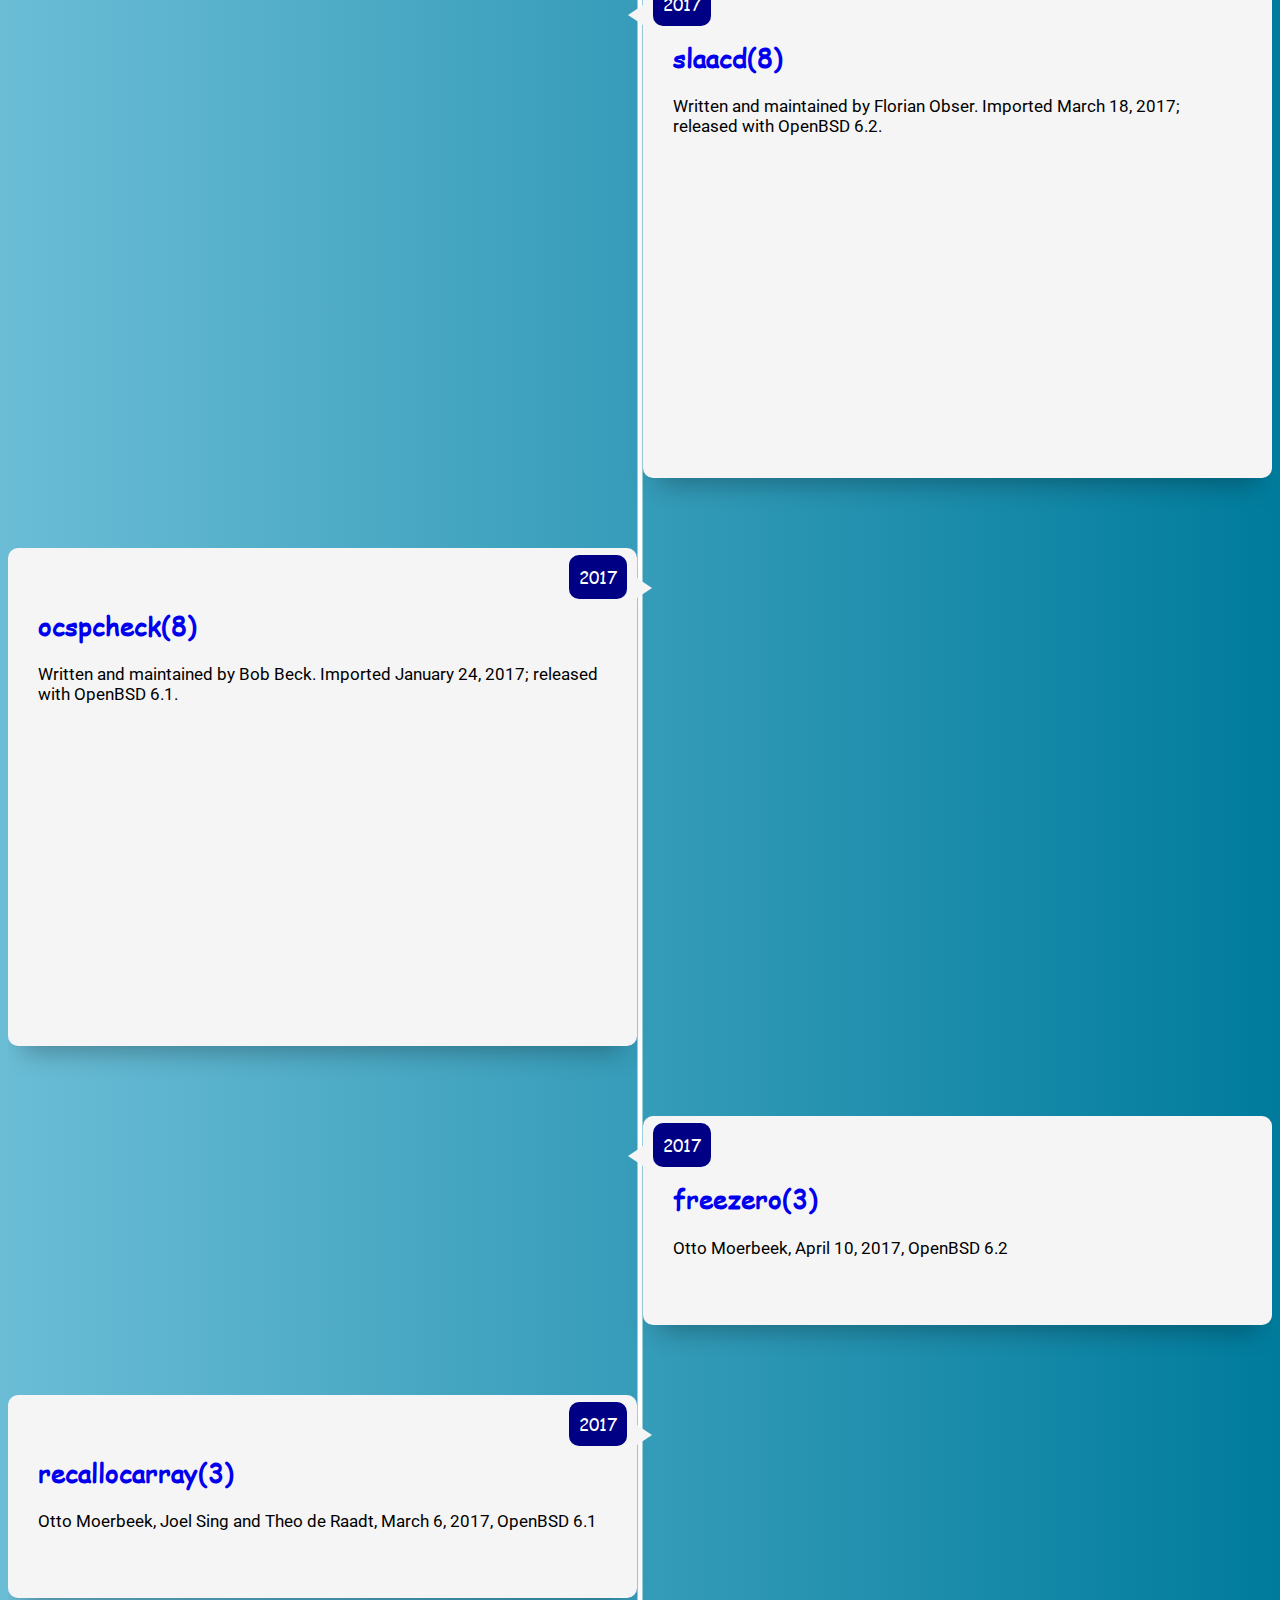
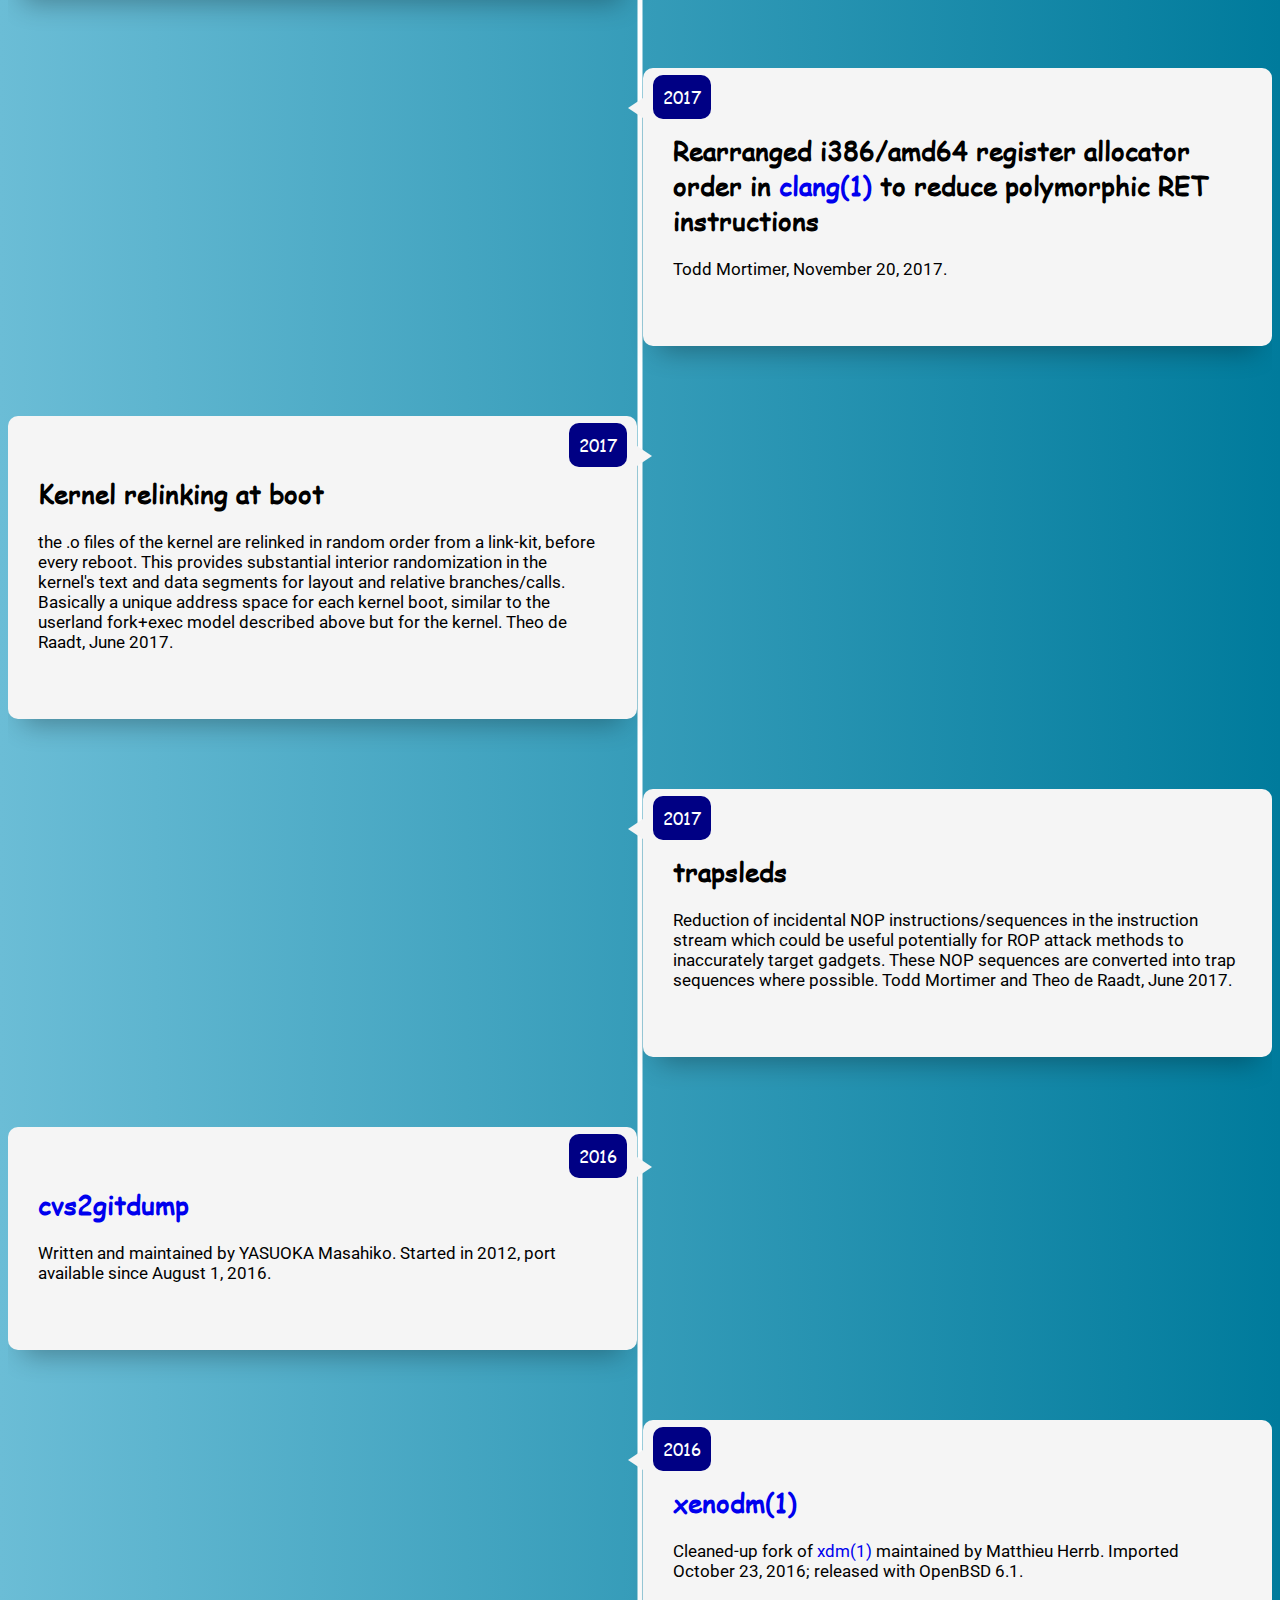
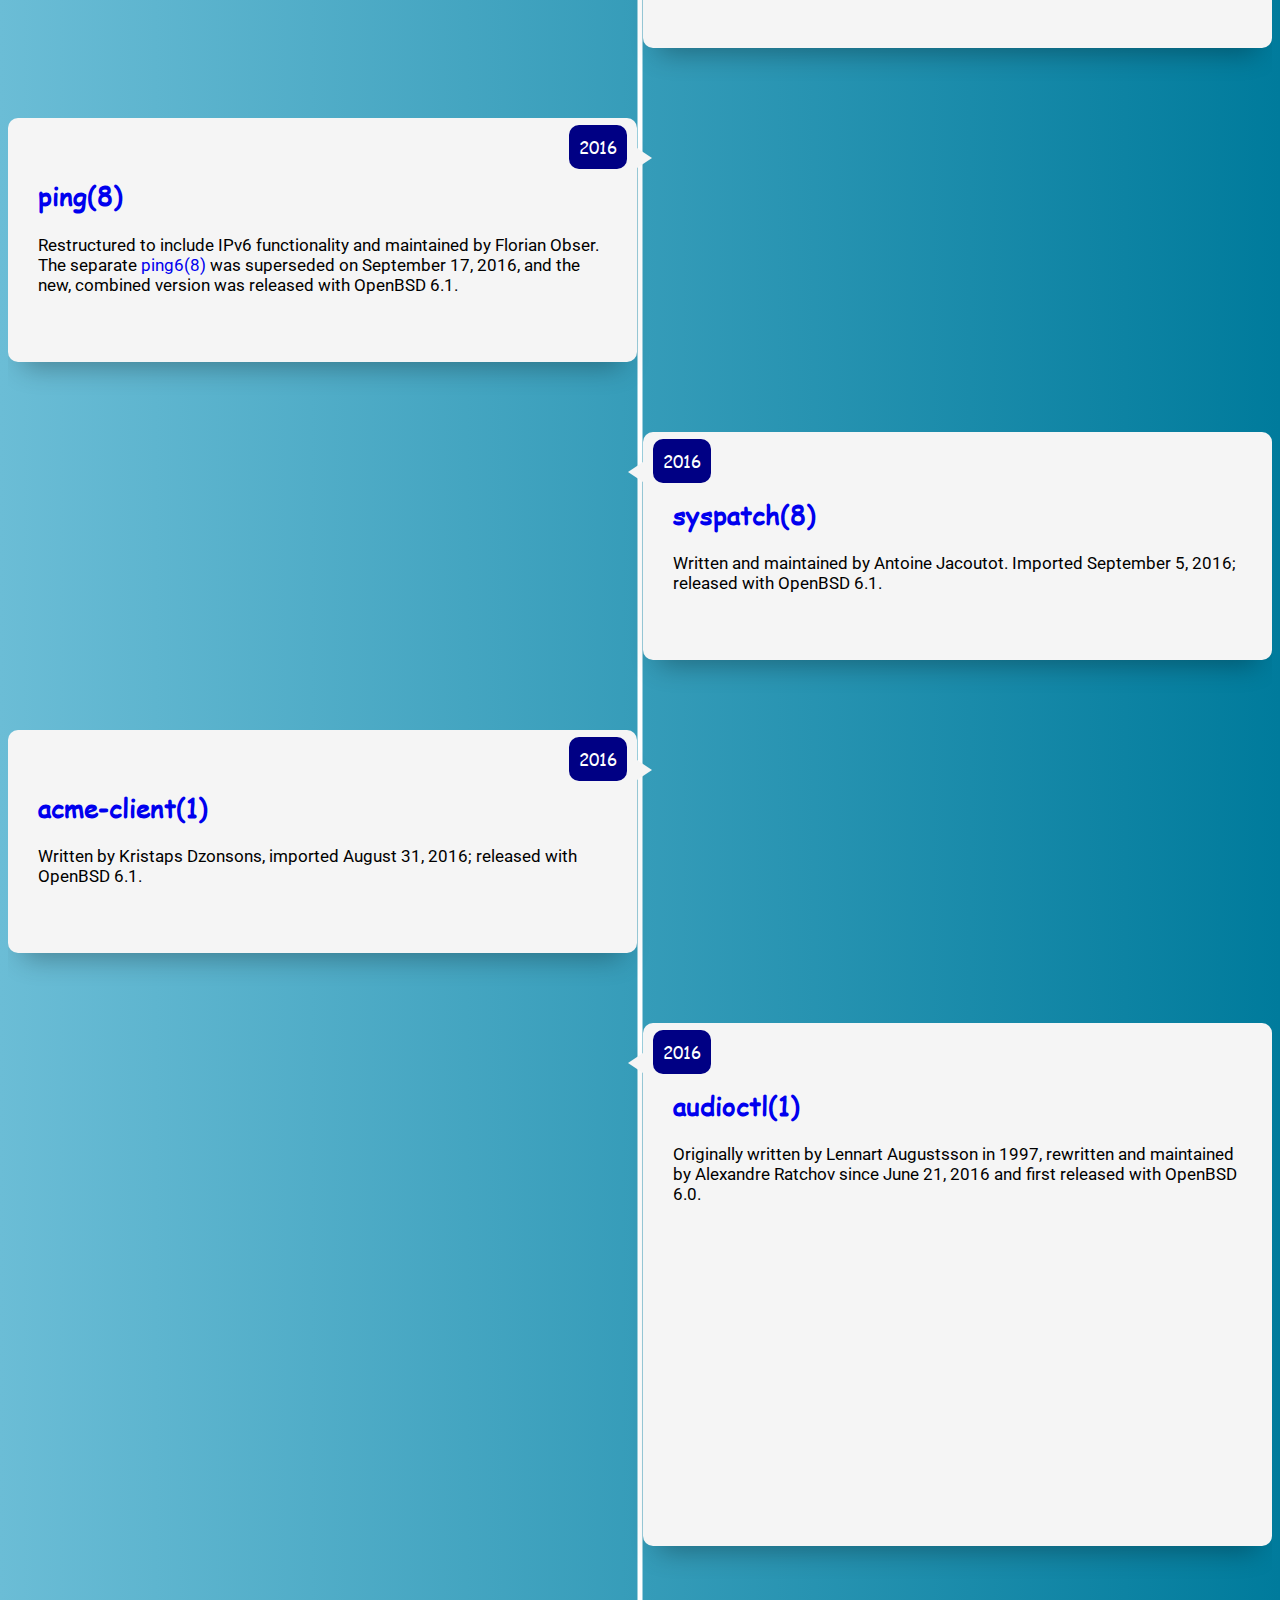
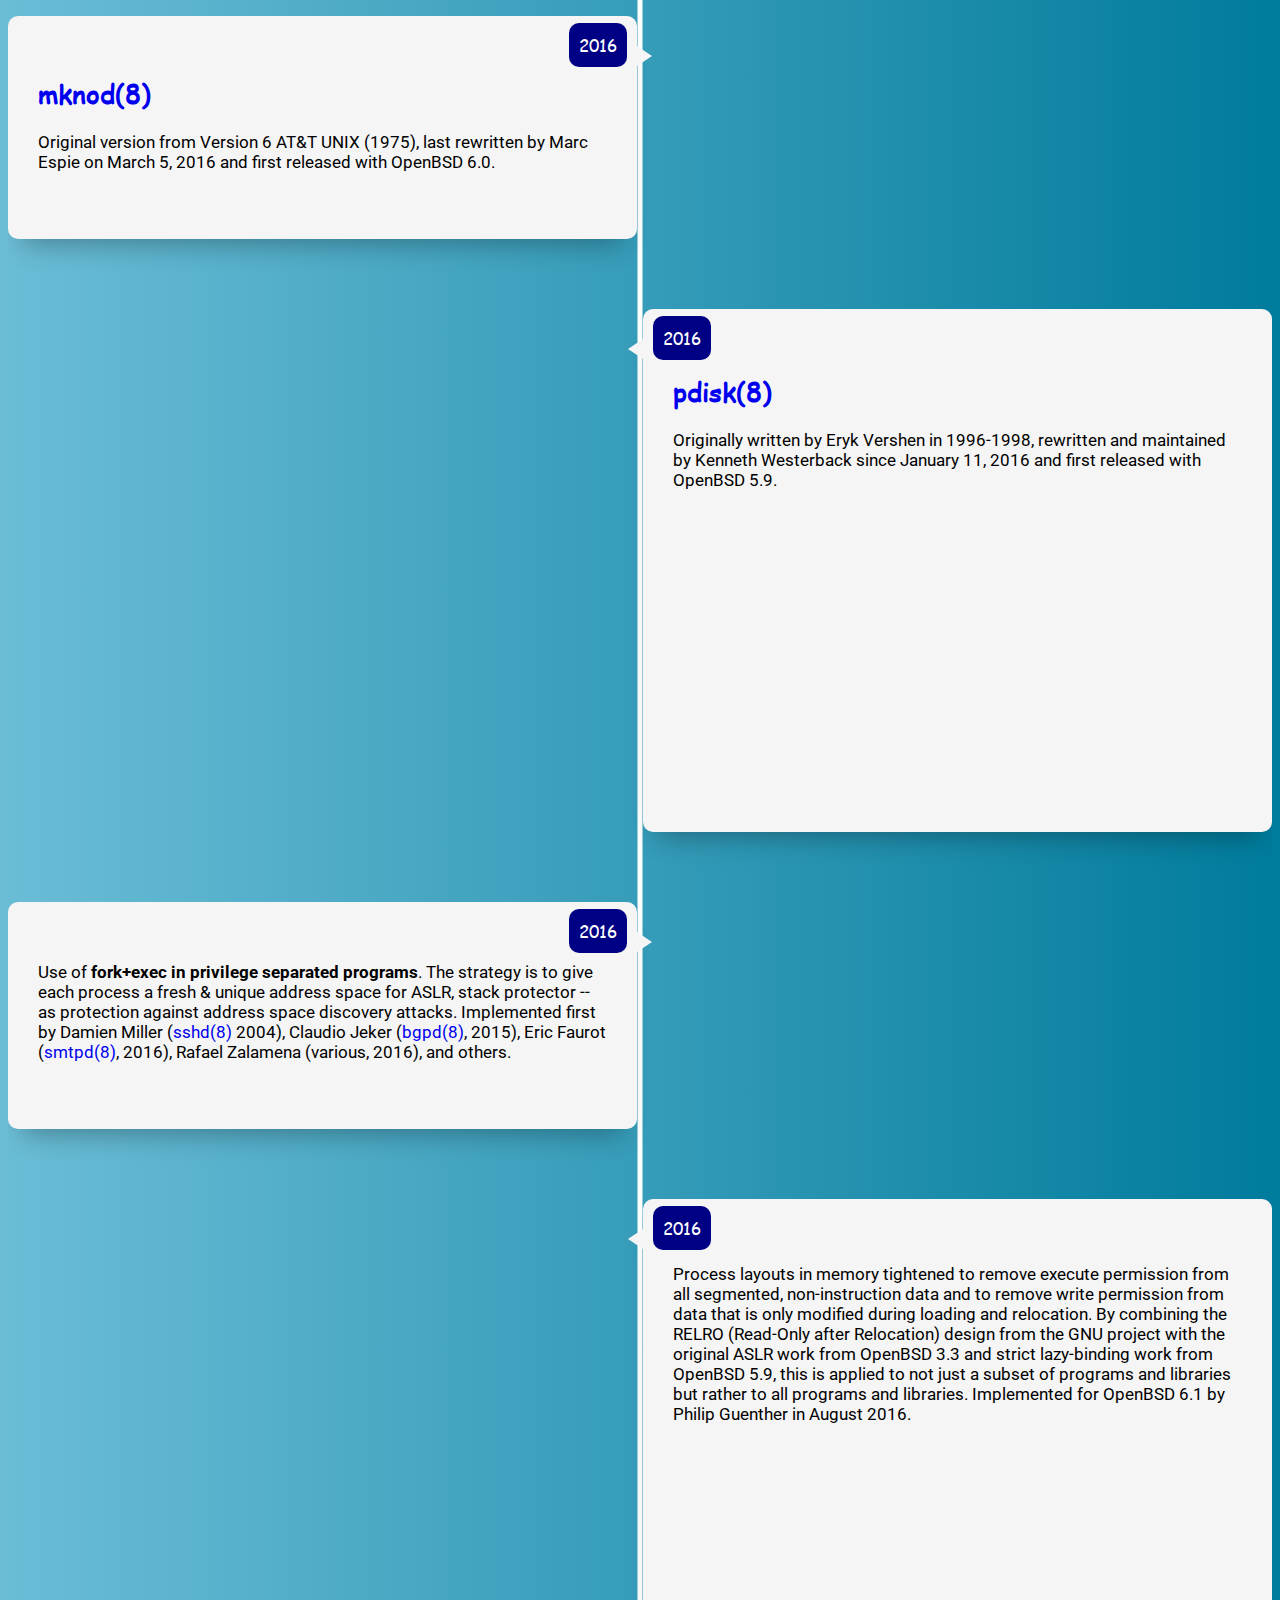
==== commit 9a092bae: "Rebuild timeline" ====
--- a/docs/index.html
+++ b/docs/index.html
@@ -68,6 +68,17 @@
       <div class="timeline container" id="timeline">
 <div class="timeline-item animate">
   <div class="timeline-content">
+    <h2></h2>    <p>
+      <b>-fret-clean</b> is a clang extension that, upon return from a function
+	cleans the return value off the stack (one of many information leaks which
+	can be used to determine where functions in a different DSO reside).
+	The kernel, libc, libcrypto, and ld.so(1) are compile with this option.
+	amd64 only, for now.
+
+    </p>    <p>&nbsp;</p>
+  </div>
+</div><div class="timeline-item animate">
+  <div class="timeline-content">
     <h2></h2><time class="date" datetime="2024-01-01T00:00:00Z">2024</time>    <p>
       The kernel and ld.so register the precise entry location of
 	every system call used by a program, as described in the
@@ -79,9 +90,9 @@
 	pininsyscall(SYS_execve) interface becomes redundant.
         <a href="https://man.openbsd.org/msyscall.2">msyscall(2)</a> mechanism
 	also becomes redundant (and is removed a bit later), because immutable
-	memory + pinsyscalls together are cheaper and more effective targetting.
+	memory + pinsyscalls together are cheaper and more effective targeting.
 	Theo de Raadt, Jan 2024.
-
+    
     </p>    <p>&nbsp;</p>
   </div>
 </div><div class="timeline-item animate">
@@ -491,7 +502,7 @@
       
 	Reduction of incidental NOP instructions/sequences in the instruction
 	stream which could be useful potentially for ROP attack methods to
-	innaccurately target gadgets. These NOP sequences are converted into
+	inaccurately target gadgets. These NOP sequences are converted into
 	trap sequences where possible. Todd Mortimer and Theo de Raadt, June
 	2017.
     
